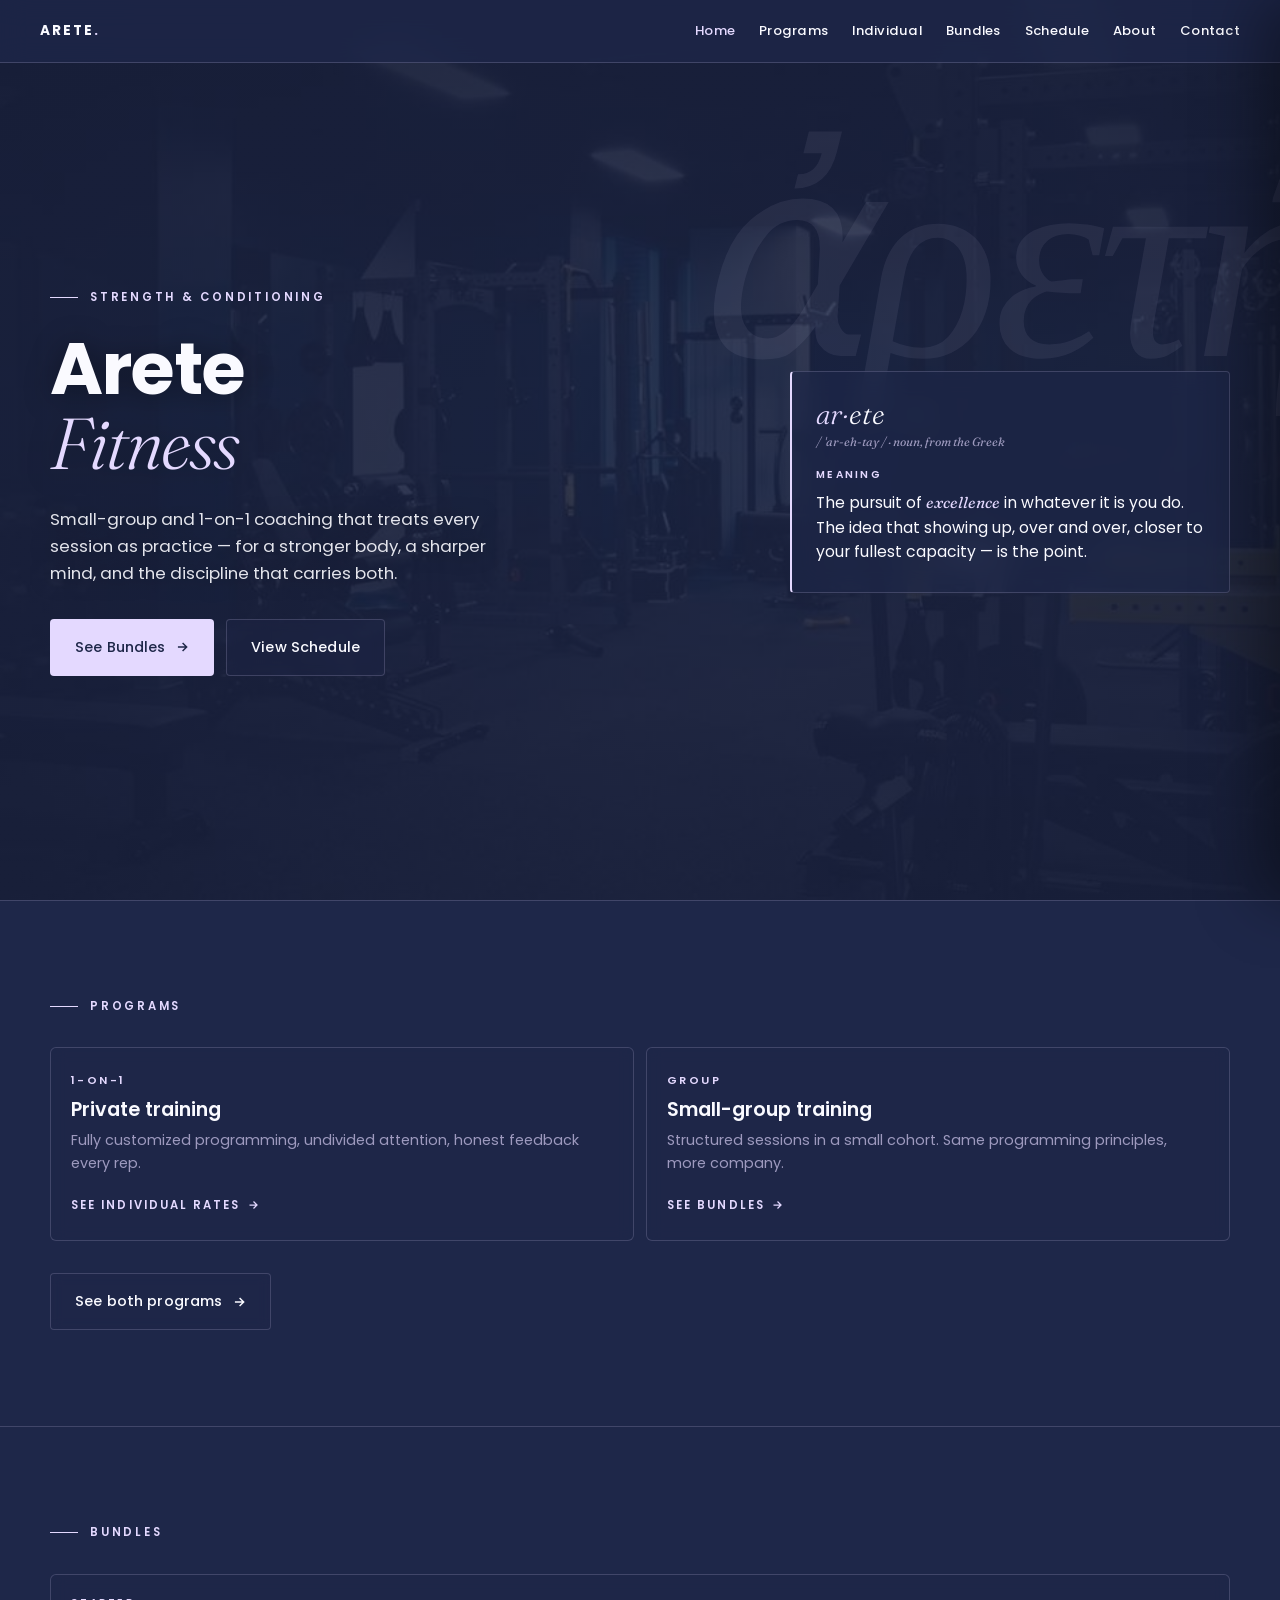
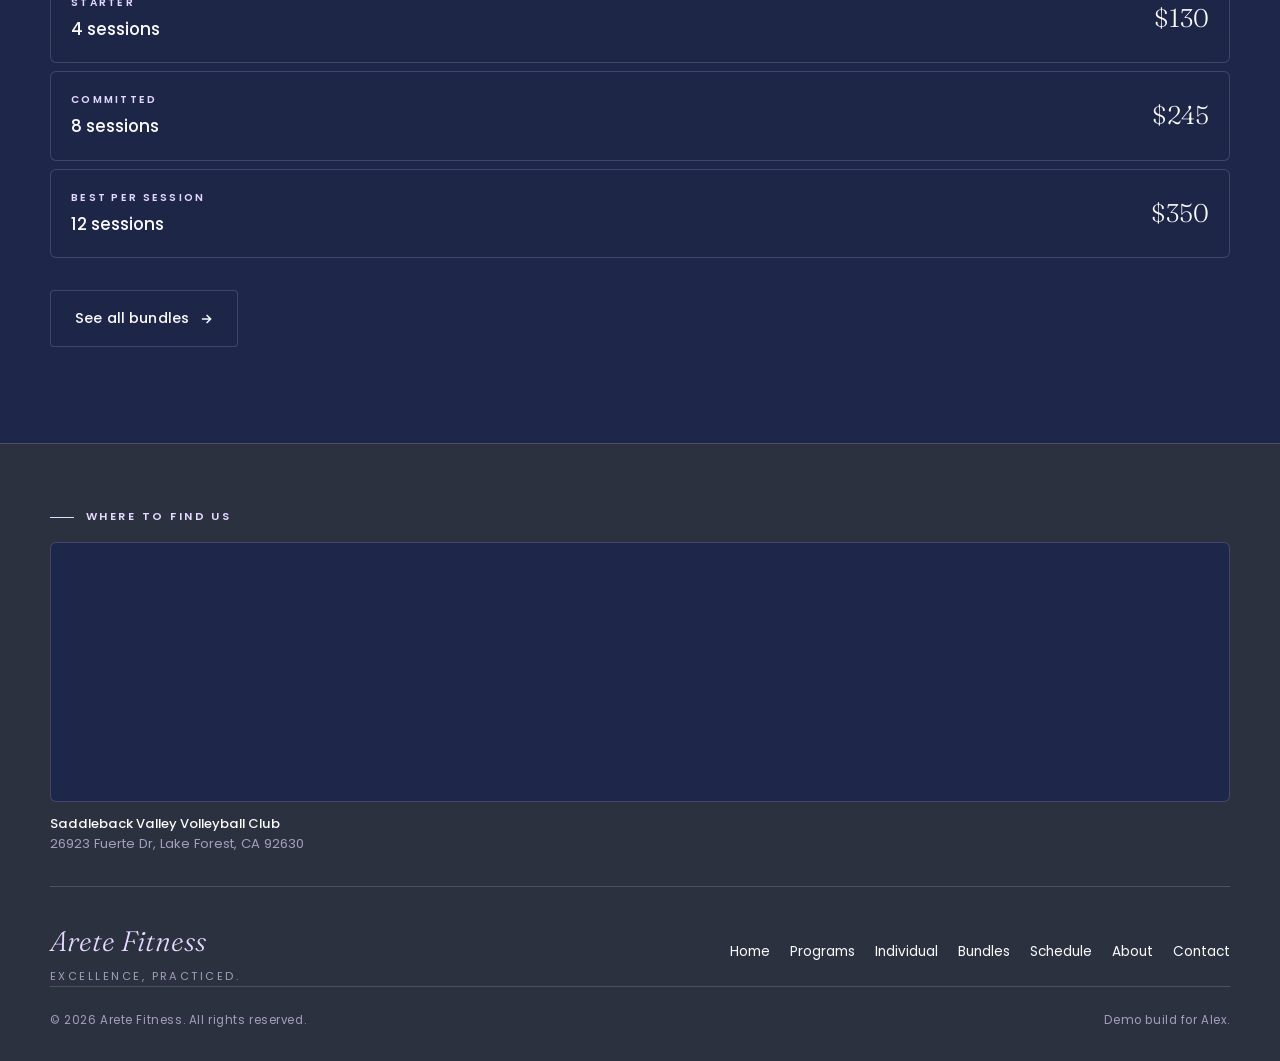
==== index.html @ abdf0c1e "Rename arete-fitness_4.html to index.html" ====
<!DOCTYPE html>
<html lang="en">
<head>
<meta charset="UTF-8">
<meta name="viewport" content="width=device-width, initial-scale=1.0">
<title>Arete Fitness — Strength &amp; Conditioning with Alex</title>
<meta name="description" content="Small-group and 1-on-1 strength and conditioning coaching. Founded by Alex.">
<link rel="preconnect" href="https://fonts.googleapis.com">
<link rel="preconnect" href="https://fonts.gstatic.com" crossorigin>
<link href="https://fonts.googleapis.com/css2?family=Poppins:wght@400;500;600;700&family=Fraunces:ital,opsz,wght@0,9..144,300..500;1,9..144,300..500&display=swap" rel="stylesheet">
<style>
:root {
  --hero-bg: url("[data-uri]");
  --jet-black: #30343f;
  --ghost-white: #fafaff;
  --periwinkle: #e4d9ff;
  --twilight-indigo: #273469;
  --space-indigo: #1e2749;
  --peri-dim: rgba(228, 217, 255, 0.65);
  --peri-hair: rgba(228, 217, 255, 0.18);
  --peri-faint: rgba(228, 217, 255, 0.08);
}

* { margin: 0; padding: 0; box-sizing: border-box; }
html { scroll-behavior: smooth; -webkit-text-size-adjust: 100%; }

body {
  font-family: 'Poppins', sans-serif;
  font-weight: 400;
  background: var(--space-indigo);
  color: var(--ghost-white);
  line-height: 1.6;
  overflow-x: hidden;
  -webkit-font-smoothing: antialiased;
  min-height: 100vh;
  position: relative;
}

/* Fixed image backdrop — same across whole site, does not scroll */
body::before {
  content: '';
  position: fixed;
  inset: 0;
  z-index: -1;
  background:
    linear-gradient(rgba(30, 39, 73, 0.75), rgba(30, 39, 73, 0.75)),
    var(--hero-bg);
  background-size: cover;
  background-position: center;
  background-repeat: no-repeat;
}

h1, h2, h3, h4, h5, h6 { font-family: 'Poppins', sans-serif; }
h1 { font-weight: 700; letter-spacing: -0.02em; line-height: 1.05; }
h2 { font-weight: 600; letter-spacing: -0.01em; line-height: 1.15; }
h3 { font-weight: 600; line-height: 1.25; }
h4, h5 { font-weight: 500; }
h6 { font-weight: 600; letter-spacing: 0.08em; text-transform: uppercase; font-size: 0.72rem; }

::selection { background: var(--periwinkle); color: var(--space-indigo); }
a { color: inherit; }

.content-max { max-width: 1180px; margin: 0 auto; width: 100%; }

/* ---------- NAV ---------- */
.nav {
  position: fixed; top: 0; left: 0; right: 0; z-index: 100;
  padding: 1rem 1.25rem;
  display: flex; justify-content: space-between; align-items: center;
  background: rgba(30, 39, 73, 0.78);
  backdrop-filter: blur(14px);
  -webkit-backdrop-filter: blur(14px);
  border-bottom: 1px solid var(--peri-hair);
}
.logo {
  font-weight: 700; letter-spacing: 0.15em; font-size: 0.85rem;
  text-transform: uppercase; color: var(--ghost-white); text-decoration: none;
  cursor: pointer;
}
.logo em { font-style: normal; color: var(--periwinkle); }
.desktop-nav { display: none; }
.menu-btn {
  background: none; border: 1px solid var(--peri-hair);
  color: var(--ghost-white); padding: 0.55rem 1rem;
  font-family: inherit; font-size: 0.72rem; letter-spacing: 0.14em;
  text-transform: uppercase; cursor: pointer; border-radius: 999px;
  transition: border-color 0.2s ease;
}
.menu-btn:hover { border-color: var(--periwinkle); }

.mobile-menu {
  position: fixed; top: 0; right: 0; height: 100vh; height: 100dvh;
  width: 88%; max-width: 380px;
  background: var(--twilight-indigo);
  z-index: 101; padding: 5rem 2rem 2rem;
  transform: translateX(100%);
  transition: transform 0.4s cubic-bezier(0.4, 0, 0.2, 1);
  box-shadow: -20px 0 60px rgba(0,0,0,0.4);
  overflow-y: auto;
}
.mobile-menu.open { transform: translateX(0); }
.mobile-menu a {
  display: block; color: var(--ghost-white); text-decoration: none;
  padding: 1.1rem 0; font-size: 1.4rem; font-weight: 500;
  border-bottom: 1px solid var(--peri-hair); letter-spacing: -0.01em;
  cursor: pointer;
}
.mobile-menu a:last-of-type { border-bottom: none; }
.mobile-menu a.active { color: var(--periwinkle); }
.close-btn {
  position: absolute; top: 1.15rem; right: 1.25rem;
  background: none; border: 1px solid var(--peri-hair);
  color: var(--ghost-white); padding: 0.55rem 1rem;
  font-family: inherit; font-size: 0.72rem; letter-spacing: 0.14em;
  text-transform: uppercase; cursor: pointer; border-radius: 999px;
}
.menu-overlay {
  position: fixed; inset: 0; background: rgba(0,0,0,0.5);
  z-index: 100; opacity: 0; pointer-events: none;
  transition: opacity 0.3s ease;
}
.menu-overlay.open { opacity: 1; pointer-events: auto; }

/* ---------- PAGE ROUTING ---------- */
.page { display: none; animation: pageFade 0.35s ease; }
.page.active { display: block; }
@keyframes pageFade {
  from { opacity: 0; transform: translateY(6px); }
  to { opacity: 1; transform: translateY(0); }
}

/* ---------- HERO ---------- */
.hero {
  position: relative;
  min-height: 100vh; min-height: 100dvh;
  padding: 7rem 1.5rem 3rem;
  display: flex; flex-direction: column; justify-content: center;
  overflow: hidden;
  background: transparent;
}
.hero-greek {
  position: absolute;
  top: 6rem; right: -1.5rem;
  font-family: 'Fraunces', Georgia, serif;
  font-weight: 300; font-style: italic;
  font-size: clamp(6rem, 32vw, 12rem);
  color: var(--periwinkle);
  opacity: 0.08;
  letter-spacing: -0.02em;
  line-height: 0.9;
  user-select: none; pointer-events: none;
  z-index: 0;
}
.hero-inner { position: relative; z-index: 1; }
.hero-primary { display: flex; flex-direction: column; }
.hero-secondary { display: flex; margin-top: 2rem; }
.eyebrow {
  font-size: 0.72rem; letter-spacing: 0.24em; text-transform: uppercase;
  color: var(--periwinkle); font-weight: 600;
  margin-bottom: 1.5rem;
  display: flex; align-items: center; gap: 0.75rem;
}
.eyebrow::before {
  content: ''; width: 28px; height: 1px; background: var(--periwinkle);
}
.hero h1 {
  font-size: clamp(2.4rem, 9vw, 4.25rem);
  margin-bottom: 1.5rem;
  max-width: 14ch;
  text-shadow: 0 2px 30px rgba(0,0,0,0.4);
}
.hero h1 em {
  font-family: 'Fraunces', Georgia, serif;
  font-style: italic; font-weight: 300;
  color: var(--periwinkle);
  letter-spacing: -0.02em;
}
.hero p.lead {
  font-size: 1.05rem; max-width: 44ch;
  color: rgba(250, 250, 255, 0.9);
  margin-bottom: 2rem;
  text-shadow: 0 1px 20px rgba(0,0,0,0.5);
}
.cta-row { display: flex; flex-wrap: wrap; gap: 0.75rem; }

.hero-definition {
  padding: 1.75rem 1.5rem;
  background: rgba(30, 39, 73, 0.65);
  border: 1px solid var(--peri-hair);
  border-left: 2px solid var(--periwinkle);
  border-radius: 4px;
  backdrop-filter: blur(12px);
  -webkit-backdrop-filter: blur(12px);
  max-width: 540px;
  width: 100%;
}
.hero-def-word {
  font-family: 'Fraunces', Georgia, serif;
  font-weight: 300; font-style: italic;
  font-size: 1.75rem;
  color: var(--periwinkle);
  line-height: 1;
  margin-bottom: 0.25rem;
}
.hero-def-word em { font-style: italic; color: var(--ghost-white); }
.hero-def-pronounce {
  font-size: 0.75rem; color: var(--peri-dim);
  font-family: 'Fraunces', Georgia, serif; font-style: italic;
  margin-bottom: 1rem;
}
.hero-def-part {
  font-size: 0.65rem; letter-spacing: 0.22em; text-transform: uppercase;
  color: var(--periwinkle); font-weight: 600;
  margin-bottom: 0.5rem;
}
.hero-def-meaning {
  font-size: 0.98rem;
  color: var(--ghost-white); font-weight: 400; line-height: 1.55;
}
.hero-def-meaning em {
  font-family: 'Fraunces', Georgia, serif; font-style: italic;
  color: var(--periwinkle); font-weight: 400;
}

/* ---------- BUTTONS ---------- */
.btn {
  display: inline-flex; align-items: center; justify-content: center;
  gap: 0.6rem;
  padding: 1rem 1.5rem;
  text-decoration: none; font-weight: 500;
  font-size: 0.9rem; letter-spacing: 0.01em;
  border-radius: 4px;
  transition: all 0.25s ease;
  border: 1px solid transparent;
  cursor: pointer; font-family: inherit;
  white-space: nowrap;
}
.btn-primary { background: var(--periwinkle); color: var(--space-indigo); }
.btn-primary:hover { background: var(--ghost-white); transform: translateY(-1px); }
.btn-secondary { background: rgba(30, 39, 73, 0.4); color: var(--ghost-white); border-color: var(--peri-hair); backdrop-filter: blur(6px); }
.btn-secondary:hover { border-color: var(--periwinkle); background: rgba(228, 217, 255, 0.1); }
.btn svg { flex-shrink: 0; }

/* ---------- PAGES / SECTIONS ---------- */
.page-section {
  padding: 7rem 1.5rem 5rem;
  min-height: 100vh; min-height: 100dvh;
}
.page-header { margin-bottom: 3rem; }
.section-eyebrow {
  font-size: 0.72rem; letter-spacing: 0.24em; text-transform: uppercase;
  color: var(--periwinkle); font-weight: 600;
  margin-bottom: 1rem;
  display: flex; align-items: center; gap: 0.75rem;
}
.section-eyebrow::before {
  content: ''; width: 28px; height: 1px; background: var(--periwinkle);
}
.section-title {
  font-size: clamp(1.9rem, 7vw, 2.75rem);
  margin-bottom: 1rem; max-width: 20ch;
}
.section-lead {
  font-size: 1rem; color: var(--peri-dim);
  max-width: 54ch;
}

/* ---------- SUBSECTIONS ---------- */
.subsection {
  margin-bottom: 4rem;
}
.subsection:last-child {
  margin-bottom: 2rem;
}
.subsection-header {
  margin-bottom: 1.75rem;
}
.subsection-eyebrow {
  font-size: 0.68rem; letter-spacing: 0.2em; text-transform: uppercase;
  color: var(--periwinkle); font-weight: 600;
  margin-bottom: 0.75rem;
}
.subsection-title {
  font-size: 1.5rem;
  margin-bottom: 0.5rem;
  color: var(--ghost-white);
}
.subsection-lead {
  color: var(--peri-dim);
  font-size: 0.95rem;
  max-width: 54ch;
}

/* ---------- HOME PREVIEW SECTIONS ---------- */
.preview-section {
  padding: 5rem 1.5rem;
  border-top: 1px solid var(--peri-hair);
}
.preview-header { margin-bottom: 2rem; }
.preview-cta-row { margin-top: 2rem; }
.preview-cta-row .btn { width: 100%; justify-content: center; }

.preview-grid {
  display: flex; flex-direction: column; gap: 0.75rem;
}
.preview-card {
  display: block;
  color: inherit;
  text-decoration: none;
  padding: 1.5rem 1.25rem;
  border: 1px solid var(--peri-hair);
  border-radius: 6px;
  background: rgba(30, 39, 73, 0.5);
  backdrop-filter: blur(8px);
  -webkit-backdrop-filter: blur(8px);
  transition: border-color 0.25s ease, transform 0.25s ease;
  cursor: pointer;
  position: relative;
}
.preview-card:hover {
  border-color: var(--periwinkle);
  transform: translateY(-2px);
}
.preview-card .program-label { margin-bottom: 0.5rem; }
.preview-card h3 { font-size: 1.2rem; margin-bottom: 0.4rem; }
.preview-card p { color: var(--peri-dim); font-size: 0.9rem; margin: 0 0 1rem 0; }
.preview-card-arrow {
  display: inline-flex;
  align-items: center;
  gap: 0.4rem;
  font-size: 0.72rem;
  letter-spacing: 0.18em;
  text-transform: uppercase;
  color: var(--periwinkle);
  font-weight: 600;
}

.tier-preview-list {
  display: flex; flex-direction: column; gap: 0.5rem;
}
.tier-preview-item {
  display: flex; justify-content: space-between; align-items: center;
  padding: 1.25rem 1.25rem;
  border: 1px solid var(--peri-hair);
  border-radius: 6px;
  background: rgba(30, 39, 73, 0.5);
  backdrop-filter: blur(8px);
  -webkit-backdrop-filter: blur(8px);
  gap: 1rem;
  transition: border-color 0.25s ease;
}
.tier-preview-item:hover { border-color: var(--periwinkle); }
.tier-preview-left { display: flex; flex-direction: column; gap: 0.25rem; min-width: 0; }
.tier-preview-label {
  font-size: 0.65rem; letter-spacing: 0.22em; text-transform: uppercase;
  color: var(--periwinkle); font-weight: 600;
}
.tier-preview-name {
  font-size: 1.05rem; font-weight: 500; color: var(--ghost-white);
}
.tier-preview-price {
  font-family: 'Fraunces', Georgia, serif;
  font-weight: 300;
  font-size: 1.6rem;
  color: var(--ghost-white);
  flex-shrink: 0;
  line-height: 1;
}

/* ---------- PROGRAMS PAGE ---------- */
.programs-grid { display: flex; flex-direction: column; gap: 1rem; }
.program-card {
  border: 1px solid var(--peri-hair);
  padding: 2rem 1.5rem;
  border-radius: 6px;
  transition: border-color 0.25s ease, transform 0.25s ease;
  background: rgba(30, 39, 73, 0.55);
  backdrop-filter: blur(8px);
  -webkit-backdrop-filter: blur(8px);
  display: flex; flex-direction: column;
}
.program-card:hover { border-color: var(--periwinkle); transform: translateY(-2px); }
.program-label {
  font-size: 0.7rem; letter-spacing: 0.22em; text-transform: uppercase;
  color: var(--periwinkle); font-weight: 600;
  margin-bottom: 0.75rem;
}
.program-title { font-size: 1.5rem; margin-bottom: 0.75rem; }
.program-desc {
  color: var(--peri-dim); margin-bottom: 1.5rem; font-size: 0.95rem;
}
.program-list { list-style: none; margin-bottom: 2rem; flex: 1; }
.program-list li {
  padding: 0.55rem 0; padding-left: 1.75rem;
  position: relative; font-size: 0.92rem;
  color: var(--ghost-white);
  border-top: 1px solid var(--peri-hair);
}
.program-list li:first-child { border-top: none; }
.program-list li::before {
  content: ''; position: absolute; left: 0; top: 1.35rem;
  width: 14px; height: 1px; background: var(--periwinkle);
}
.program-card .btn { align-self: flex-start; }

/* ---------- INDIVIDUAL SESSIONS / BUNDLES SHARED ---------- */
.rates-grid {
  display: flex; flex-direction: column; gap: 0.75rem;
}
.rate-card {
  background: rgba(30, 39, 73, 0.55);
  backdrop-filter: blur(8px);
  -webkit-backdrop-filter: blur(8px);
  border: 1px solid var(--peri-hair);
  border-radius: 6px;
  padding: 1.75rem 1.5rem;
  display: flex; flex-direction: column;
  transition: border-color 0.25s ease;
}
.rate-card:hover { border-color: var(--periwinkle); }
.rate-title { font-size: 1.25rem; margin-bottom: 0.4rem; }
.rate-desc {
  color: var(--peri-dim);
  font-size: 0.9rem;
  margin-bottom: 1.25rem;
  flex: 1;
}
.rate-price {
  font-family: 'Fraunces', Georgia, serif;
  font-weight: 300;
  font-size: 2.5rem;
  color: var(--ghost-white);
  line-height: 1;
  margin-bottom: 0.35rem;
}
.rate-unit {
  font-size: 0.82rem;
  color: var(--peri-dim);
  margin-bottom: 1.5rem;
}
.rate-card .btn { align-self: flex-start; }

.pending-callout {
  background: rgba(228, 217, 255, 0.05);
  border: 1.5px dashed var(--periwinkle);
  border-radius: 6px;
  padding: 1.5rem 1.5rem;
  margin-top: 1.25rem;
  backdrop-filter: blur(6px);
  -webkit-backdrop-filter: blur(6px);
  position: relative;
}
.pending-tag {
  display: inline-flex;
  align-items: center;
  gap: 0.5rem;
  font-size: 0.62rem;
  letter-spacing: 0.24em;
  text-transform: uppercase;
  color: var(--space-indigo);
  font-weight: 700;
  background: var(--periwinkle);
  padding: 0.35rem 0.7rem;
  border-radius: 2px;
  margin-bottom: 1rem;
}
.pending-tag::before {
  content: '';
  width: 6px; height: 6px;
  background: var(--space-indigo);
  border-radius: 50%;
  animation: pulse 2s ease-in-out infinite;
}
@keyframes pulse {
  0%, 100% { opacity: 1; }
  50% { opacity: 0.35; }
}
.pending-title {
  font-size: 1.15rem;
  color: var(--ghost-white);
  margin-bottom: 0.5rem;
  font-weight: 600;
}
.pending-desc {
  color: var(--peri-dim);
  font-size: 0.9rem;
  line-height: 1.6;
  margin-bottom: 0.5rem;
}
.pending-desc em {
  font-style: normal;
  color: var(--ghost-white);
  font-weight: 500;
}

/* ---------- BUNDLES ---------- */
.bundles-grid { display: flex; flex-direction: column; gap: 1rem; }
.bundle-card {
  background: rgba(39, 52, 105, 0.75);
  backdrop-filter: blur(8px);
  -webkit-backdrop-filter: blur(8px);
  border: 1px solid var(--peri-hair);
  padding: 2rem 1.5rem;
  border-radius: 6px;
  position: relative;
  display: flex; flex-direction: column;
  transition: border-color 0.25s ease;
}
.bundle-card:hover { border-color: var(--periwinkle); }
.bundle-tier-name { font-size: 1.65rem; margin-bottom: 0.4rem; }
.bundle-tier-desc {
  color: var(--peri-dim); font-size: 0.88rem;
  margin-bottom: 1.75rem;
}
.bundle-amount-row {
  display: flex; align-items: baseline; gap: 0.85rem;
  margin-bottom: 0.75rem;
}
.bundle-amount {
  font-family: 'Fraunces', Georgia, serif;
  font-weight: 300;
  font-size: 2.75rem;
  color: var(--ghost-white); line-height: 1;
}
.bundle-was {
  font-family: 'Fraunces', Georgia, serif;
  font-weight: 300;
  font-size: 1.35rem;
  color: rgba(228, 217, 255, 0.5);
  text-decoration: line-through;
  text-decoration-color: rgba(228, 217, 255, 0.55);
  line-height: 1;
}
.bundle-savings-row {
  display: flex; align-items: center; gap: 0.75rem;
  flex-wrap: wrap; margin-bottom: 1rem;
}
.bundle-save {
  background: rgba(228, 217, 255, 0.14);
  color: var(--periwinkle);
  padding: 0.3rem 0.65rem;
  border-radius: 2px;
  font-size: 0.65rem;
  letter-spacing: 0.16em;
  text-transform: uppercase;
  font-weight: 700;
}
.bundle-unit {
  font-size: 0.82rem; color: var(--peri-dim);
  padding: 0.75rem 0;
  border-top: 1px solid var(--peri-hair);
  margin-bottom: 1.5rem;
  flex: 1;
}
.bundle-card .btn { align-self: flex-start; }

.membership-card {
  background: rgba(39, 52, 105, 0.75);
  backdrop-filter: blur(8px);
  -webkit-backdrop-filter: blur(8px);
  border: 1px solid var(--peri-hair);
  border-radius: 6px;
  padding: 2rem 1.5rem;
  display: flex; flex-direction: column;
  transition: border-color 0.25s ease;
}
.membership-card:hover { border-color: var(--periwinkle); }
.membership-title { font-size: 1.5rem; margin-bottom: 0.4rem; }
.membership-desc {
  color: var(--peri-dim);
  font-size: 0.95rem;
  margin-bottom: 1.75rem;
}
.membership-amount-row {
  display: flex; align-items: baseline; gap: 0.5rem;
  margin-bottom: 0.35rem;
}
.membership-amount {
  font-family: 'Fraunces', Georgia, serif;
  font-weight: 300;
  font-size: 2.75rem;
  color: var(--ghost-white); line-height: 1;
}
.membership-per {
  font-size: 0.95rem;
  color: var(--peri-dim);
}
.membership-details {
  padding: 1rem 0;
  border-top: 1px solid var(--peri-hair);
  border-bottom: 1px solid var(--peri-hair);
  margin: 1rem 0 1.5rem;
  display: flex; flex-direction: column; gap: 0.35rem;
}
.membership-detail-item {
  font-size: 0.9rem;
  color: var(--ghost-white);
  padding-left: 1.75rem;
  position: relative;
}
.membership-detail-item::before {
  content: ''; position: absolute; left: 0; top: 0.55rem;
  width: 14px; height: 1px; background: var(--periwinkle);
}
.membership-effective {
  color: var(--periwinkle);
  font-size: 0.85rem;
  font-weight: 500;
  letter-spacing: 0.02em;
  margin-bottom: 1.5rem;
  font-style: italic;
}
.membership-card .btn { align-self: flex-start; }

.discount-grid {
  display: grid;
  grid-template-columns: repeat(3, 1fr);
  gap: 0.5rem;
}
.discount-tile {
  background: rgba(30, 39, 73, 0.55);
  backdrop-filter: blur(8px);
  -webkit-backdrop-filter: blur(8px);
  border: 1px solid var(--peri-hair);
  border-radius: 6px;
  padding: 1.5rem 0.75rem;
  text-align: center;
  display: flex; flex-direction: column;
  gap: 0.5rem;
  transition: border-color 0.25s ease;
}
.discount-tile:hover { border-color: var(--periwinkle); }
.discount-amount {
  font-family: 'Fraunces', Georgia, serif;
  font-weight: 300;
  font-size: 1.85rem;
  color: var(--periwinkle);
  line-height: 1;
}
.discount-condition {
  font-size: 0.7rem;
  letter-spacing: 0.16em;
  text-transform: uppercase;
  color: var(--peri-dim);
  font-weight: 600;
}

.referral-card {
  background: rgba(30, 39, 73, 0.55);
  backdrop-filter: blur(8px);
  -webkit-backdrop-filter: blur(8px);
  border: 1px solid var(--peri-hair);
  border-radius: 6px;
  padding: 2rem 1.5rem;
  display: flex; flex-direction: column;
  gap: 1.5rem;
}
.referral-side {
  display: flex; flex-direction: column;
  gap: 0.35rem;
  text-align: center;
}
.referral-label {
  font-size: 0.68rem;
  letter-spacing: 0.22em;
  text-transform: uppercase;
  color: var(--periwinkle);
  font-weight: 600;
}
.referral-perk {
  font-family: 'Fraunces', Georgia, serif;
  font-weight: 300;
  font-size: 2rem;
  color: var(--ghost-white);
  line-height: 1;
  margin: 0.25rem 0;
}
.referral-desc {
  color: var(--peri-dim);
  font-size: 0.88rem;
  max-width: 24ch;
  margin: 0 auto;
}
.referral-divider {
  height: 1px;
  background: var(--peri-hair);
  align-self: stretch;
}

.rules-note {
  padding: 1.25rem 1.5rem;
  background: rgba(228, 217, 255, 0.04);
  border: 1px solid var(--peri-hair);
  border-radius: 4px;
  color: var(--peri-dim);
  font-size: 0.88rem;
  margin-top: 1.5rem;
  display: flex;
  align-items: flex-start;
  gap: 0.9rem;
  backdrop-filter: blur(4px);
  -webkit-backdrop-filter: blur(4px);
}
.rules-note-mark {
  color: var(--periwinkle);
  font-weight: 700;
  font-size: 0.65rem;
  letter-spacing: 0.2em;
  text-transform: uppercase;
  padding: 0.25rem 0.5rem;
  border: 1px solid var(--periwinkle);
  border-radius: 2px;
  flex-shrink: 0;
  margin-top: 0.15rem;
}

/* ---------- SCHEDULE PAGE ---------- */
.calendar-embed {
  width: 100%;
  height: 550px;
  border-radius: 6px;
  overflow: hidden;
  border: 1px solid var(--peri-hair);
  background: var(--ghost-white);
  position: relative;
  box-shadow: 0 8px 32px rgba(0, 0, 0, 0.3);
}
.calendar-embed iframe {
  width: 100%;
  height: 100%;
  border: 0;
  display: block;
}

/* ---------- ABOUT PAGE ---------- */
.about-cols { display: flex; flex-direction: column; gap: 2.5rem; }
.coach-portrait {
  aspect-ratio: 4 / 5;
  background:
    radial-gradient(ellipse at 30% 20%, rgba(228, 217, 255, 0.2), transparent 60%),
    linear-gradient(135deg, var(--twilight-indigo), var(--space-indigo));
  border: 1px solid var(--peri-hair);
  border-radius: 6px;
  display: flex; align-items: flex-end;
  padding: 1.5rem;
  color: var(--peri-dim);
  font-size: 0.7rem; letter-spacing: 0.18em;
  text-transform: uppercase; font-weight: 600;
  max-width: 460px;
}
.coach-content {
  background: rgba(30, 39, 73, 0.55);
  backdrop-filter: blur(8px);
  -webkit-backdrop-filter: blur(8px);
  border: 1px solid var(--peri-hair);
  border-radius: 6px;
  padding: 2rem 1.5rem;
}
.coach-name { font-size: 1.75rem; margin-bottom: 0.3rem; color: var(--ghost-white); }
.coach-role {
  font-size: 0.72rem; letter-spacing: 0.22em;
  text-transform: uppercase; color: var(--periwinkle);
  font-weight: 600; margin-bottom: 1.5rem;
}
.coach-bio {
  font-size: 1rem; color: rgba(250, 250, 255, 0.85);
  margin-bottom: 1rem; line-height: 1.65;
}
.coach-creds {
  list-style: none; margin-top: 1.5rem;
  padding-top: 1.5rem;
  border-top: 1px solid var(--peri-hair);
}
.coach-creds li {
  padding: 0.5rem 0; font-size: 0.9rem;
  padding-left: 1.75rem; position: relative;
}
.coach-creds li::before {
  content: ''; position: absolute; left: 0; top: 1.1rem;
  width: 14px; height: 1px; background: var(--periwinkle);
}
.future-coach-placeholder {
  margin-top: 3rem; padding: 2rem 1.5rem;
  border: 1.5px dashed var(--peri-hair);
  border-radius: 6px; text-align: center;
  background: rgba(30, 39, 73, 0.35);
  backdrop-filter: blur(6px);
  -webkit-backdrop-filter: blur(6px);
}
.future-coach-placeholder h5 {
  font-size: 0.72rem; letter-spacing: 0.2em;
  text-transform: uppercase; color: var(--periwinkle);
  margin-bottom: 0.5rem; font-weight: 600;
}
.future-coach-placeholder p {
  color: var(--peri-dim); font-size: 0.9rem;
  max-width: 44ch; margin: 0 auto;
}

/* ---------- CONTACT PAGE ---------- */
.contact-grid { display: flex; flex-direction: column; gap: 2.5rem; }
.contact-block {
  border: 1px solid var(--peri-hair);
  border-radius: 6px;
  padding: 2rem 1.5rem;
  background: rgba(30, 39, 73, 0.55);
  backdrop-filter: blur(8px);
  -webkit-backdrop-filter: blur(8px);
}
.contact-block-title {
  font-size: 0.72rem; letter-spacing: 0.22em;
  text-transform: uppercase; color: var(--periwinkle);
  font-weight: 600; margin-bottom: 1.5rem;
}
.contact-item {
  display: flex; align-items: flex-start; gap: 0.9rem;
  padding: 0.75rem 0; border-bottom: 1px solid var(--peri-hair);
}
.contact-item:last-child { border-bottom: none; }
.contact-item svg { color: var(--periwinkle); flex-shrink: 0; margin-top: 0.2rem; }
.contact-item a, .contact-item span {
  color: var(--ghost-white); text-decoration: none;
  font-size: 0.95rem; line-height: 1.5;
}
.contact-item a:hover { color: var(--periwinkle); }
.contact-item .venue-name {
  font-weight: 500;
  display: block;
  margin-bottom: 0.15rem;
}
.contact-form-row {
  display: flex; flex-direction: column; gap: 0.5rem;
  margin-bottom: 1.25rem;
}
.contact-form-row label {
  font-size: 0.7rem; letter-spacing: 0.16em; text-transform: uppercase;
  color: var(--periwinkle); font-weight: 600;
}
.contact-form-row input,
.contact-form-row textarea {
  background: var(--space-indigo);
  border: 1px solid var(--peri-hair);
  border-radius: 4px;
  padding: 0.85rem 1rem;
  color: var(--ghost-white);
  font-family: inherit; font-size: 0.95rem;
  transition: border-color 0.2s ease;
}
.contact-form-row input:focus,
.contact-form-row textarea:focus {
  outline: none; border-color: var(--periwinkle);
}
.contact-form-row textarea { resize: vertical; min-height: 120px; }
.social-links { display: flex; gap: 0.75rem; }
.social-links a {
  width: 44px; height: 44px;
  border: 1px solid var(--peri-hair);
  border-radius: 50%;
  display: flex; align-items: center; justify-content: center;
  transition: all 0.25s ease;
}
.social-links a:hover {
  border-color: var(--periwinkle);
  background: var(--peri-faint);
}
.social-links svg { width: 18px; height: 18px; color: var(--ghost-white); }

.map-embed {
  width: 100%;
  aspect-ratio: 16/10;
  border-radius: 6px;
  overflow: hidden;
  border: 1px solid var(--peri-hair);
  background: var(--space-indigo);
  position: relative;
}
.map-embed iframe {
  width: 100%;
  height: 100%;
  border: 0;
  display: block;
}
.contact-map-block { margin-top: 1.5rem; }

/* ---------- PLACEHOLDER STYLING ---------- */
.placeholder-note {
  background: rgba(228, 217, 255, 0.06);
  border-left: 2px solid var(--periwinkle);
  padding: 1rem 1.25rem;
  margin-top: 2.5rem;
  font-size: 0.85rem;
  color: var(--peri-dim);
  border-radius: 2px;
  backdrop-filter: blur(4px);
  -webkit-backdrop-filter: blur(4px);
}
.placeholder-note strong {
  color: var(--periwinkle); font-weight: 600;
  letter-spacing: 0.14em; text-transform: uppercase;
  font-size: 0.68rem; display: block; margin-bottom: 0.4rem;
}
.placeholder-badge {
  display: inline-block;
  background: rgba(228, 217, 255, 0.14);
  color: var(--periwinkle);
  padding: 0.15rem 0.5rem; border-radius: 2px;
  font-size: 0.6rem; letter-spacing: 0.18em;
  text-transform: uppercase; font-weight: 600;
  margin-left: 0.4rem; vertical-align: middle;
  font-family: 'Poppins', sans-serif; font-style: normal;
}

/* ---------- FOOTER ---------- */
.footer {
  background: rgba(48, 52, 63, 0.85);
  backdrop-filter: blur(14px);
  -webkit-backdrop-filter: blur(14px);
  color: var(--ghost-white);
  padding: 3rem 1.5rem 2rem;
  border-top: 1px solid var(--peri-hair);
  position: relative;
}
.footer-inner {
  display: flex; flex-direction: column; gap: 2rem;
}
.footer-map-wrapper {
  padding-bottom: 2rem;
  border-bottom: 1px solid var(--peri-hair);
}
.footer-map-label {
  font-size: 0.7rem; letter-spacing: 0.22em;
  text-transform: uppercase; color: var(--periwinkle);
  font-weight: 600; margin-bottom: 1rem;
  display: flex; align-items: center; gap: 0.75rem;
}
.footer-map-label::before {
  content: ''; width: 24px; height: 1px; background: var(--periwinkle);
}
.footer-map {
  aspect-ratio: auto;
  height: 200px;
}
.footer-map-address {
  margin-top: 0.75rem;
  font-size: 0.82rem;
  color: var(--peri-dim);
  line-height: 1.5;
}
.footer-map-address strong {
  color: var(--ghost-white);
  font-weight: 500;
}
.footer-meta {
  display: flex; flex-direction: column; gap: 2rem;
  align-items: flex-start;
}
.footer-lock {
  font-family: 'Fraunces', Georgia, serif;
  font-weight: 300; font-style: italic;
  font-size: 1.75rem; color: var(--periwinkle);
  margin-bottom: 0.25rem;
}
.footer-tag {
  font-size: 0.7rem; letter-spacing: 0.22em;
  text-transform: uppercase; color: var(--peri-dim);
}
.footer-nav {
  display: flex; flex-wrap: wrap; gap: 1.25rem;
}
.footer-nav a {
  color: var(--ghost-white); text-decoration: none;
  font-size: 0.85rem; cursor: pointer;
}
.footer-nav a:hover { color: var(--periwinkle); }
.footer-bottom {
  width: 100%;
  padding-top: 1.5rem;
  border-top: 1px solid var(--peri-hair);
  font-size: 0.72rem; color: var(--peri-dim);
  letter-spacing: 0.05em;
}

/* ---------- ACCESSIBILITY ---------- */
:focus-visible {
  outline: 2px solid var(--periwinkle);
  outline-offset: 3px;
}
@media (prefers-reduced-motion: reduce) {
  * { animation: none !important; transition: none !important; }
  html { scroll-behavior: auto; }
}

/* ---------- DESKTOP ---------- */
@media (min-width: 768px) {
  .nav { padding: 1.25rem 2.5rem; }
  .hero { padding: 8rem 2.5rem 4rem; }
  .page-section { padding: 9rem 2.5rem 6rem; }
  .preview-section { padding: 6rem 2.5rem; }
  .footer { padding: 4rem 2.5rem 2rem; }

  .desktop-nav {
    display: flex; gap: 1.5rem; align-items: center;
  }
  .desktop-nav a {
    color: var(--ghost-white); text-decoration: none;
    font-size: 0.82rem; letter-spacing: 0.02em; font-weight: 500;
    transition: color 0.2s ease;
    cursor: pointer;
    white-space: nowrap;
  }
  .desktop-nav a:hover { color: var(--periwinkle); }
  .desktop-nav a.active { color: var(--periwinkle); }
  .menu-btn { display: none; }

  .hero-greek {
    top: 8rem; right: -3rem;
    font-size: clamp(10rem, 22vw, 18rem);
    opacity: 0.07;
  }

  /* Hero 2-column: content left, definition right */
  .hero-inner {
    display: grid;
    grid-template-columns: 1.3fr 1fr;
    gap: 3rem;
    align-items: center;
  }
  .hero-secondary {
    margin-top: 0;
    justify-content: flex-end;
  }
  .hero-definition {
    max-width: 440px;
  }

  .preview-grid { display: grid; grid-template-columns: repeat(2, 1fr); }
  .preview-cta-row .btn { width: auto; }

  .programs-grid { display: grid; grid-template-columns: repeat(2, 1fr); }
  .rates-grid { display: grid; grid-template-columns: repeat(3, 1fr); }
  .bundles-grid { display: grid; grid-template-columns: repeat(3, 1fr); }

  .referral-card {
    flex-direction: row;
    align-items: center;
    gap: 2rem;
  }
  .referral-side { flex: 1; }
  .referral-divider {
    width: 1px;
    height: 90px;
    align-self: center;
  }

  .about-cols {
    display: grid; grid-template-columns: 1fr 1.4fr;
    gap: 4rem; align-items: start;
  }

  .contact-grid { display: grid; grid-template-columns: 1fr 1.3fr; gap: 2rem; }

  .footer-map { height: 240px; }

  .footer-meta {
    flex-direction: row; justify-content: space-between;
    align-items: center;
  }
  .footer-bottom {
    display: flex; justify-content: space-between;
  }

  .calendar-embed { height: 650px; }
}

@media (min-width: 1024px) {
  .hero h1 { font-size: 4.5rem; }
  .footer-map { height: 260px; }
  .hero-inner { gap: 4rem; grid-template-columns: 1.4fr 1fr; }
}
</style>
</head>
<body>

<!-- ================= NAV ================= -->
<nav class="nav" aria-label="Primary">
  <a class="logo" data-nav="home">Arete<em>.</em></a>
  <div class="desktop-nav">
    <a data-nav="home">Home</a>
    <a data-nav="programs">Programs</a>
    <a data-nav="individual">Individual</a>
    <a data-nav="bundles">Bundles</a>
    <a data-nav="schedule">Schedule</a>
    <a data-nav="about">About</a>
    <a data-nav="contact">Contact</a>
  </div>
  <button class="menu-btn" onclick="openMenu()" aria-label="Open menu" aria-controls="mobileMenu">Menu</button>
</nav>

<div class="menu-overlay" id="menuOverlay" onclick="closeMenu()"></div>

<aside class="mobile-menu" id="mobileMenu" aria-label="Mobile navigation">
  <button class="close-btn" onclick="closeMenu()" aria-label="Close menu">Close</button>
  <a data-nav="home">Home</a>
  <a data-nav="programs">Programs</a>
  <a data-nav="individual">Individual Sessions</a>
  <a data-nav="bundles">Bundles</a>
  <a data-nav="schedule">Schedule</a>
  <a data-nav="about">About</a>
  <a data-nav="contact">Contact</a>
</aside>

<main id="app">

<!-- ================= HOME PAGE ================= -->
<section class="page active" id="page-home" data-page="home">
  <div class="hero">
    <div class="hero-greek" aria-hidden="true">ἀρετή</div>
    <div class="hero-inner content-max">
      <div class="hero-primary">
        <div class="eyebrow">Strength &amp; Conditioning</div>
        <h1>Arete<br><em>Fitness</em></h1>
        <p class="lead">Small-group and 1-on-1 coaching that treats every session as practice — for a stronger body, a sharper mind, and the discipline that carries both.</p>
        <div class="cta-row">
          <a class="btn btn-primary" data-nav="bundles">
            See Bundles
            <svg width="14" height="14" viewBox="0 0 24 24" fill="none" stroke="currentColor" stroke-width="2.5" aria-hidden="true"><path d="M5 12h14M13 5l7 7-7 7"/></svg>
          </a>
          <a class="btn btn-secondary" data-nav="schedule">View Schedule</a>
        </div>
      </div>
      <div class="hero-secondary">
        <div class="hero-definition">
          <div class="hero-def-word">ar·<em>ete</em></div>
          <div class="hero-def-pronounce">/ ˈar-eh-tay /  ·  noun, from the Greek</div>
          <div class="hero-def-part">Meaning</div>
          <p class="hero-def-meaning">The pursuit of <em>excellence</em> in whatever it is you do. The idea that showing up, over and over, closer to your fullest capacity — is the point.</p>
        </div>
      </div>
    </div>
  </div>

  <!-- HOME: PROGRAMS PREVIEW -->
  <div class="preview-section">
    <div class="content-max">
      <div class="preview-header">
        <div class="section-eyebrow">Programs</div>
      </div>

      <div class="preview-grid">
        <a class="preview-card" data-nav="individual">
          <div class="program-label">1-on-1</div>
          <h3>Private training</h3>
          <p>Fully customized programming, undivided attention, honest feedback every rep.</p>
          <div class="preview-card-arrow">
            See individual rates
            <svg width="12" height="12" viewBox="0 0 24 24" fill="none" stroke="currentColor" stroke-width="2.5" aria-hidden="true"><path d="M5 12h14M13 5l7 7-7 7"/></svg>
          </div>
        </a>
        <a class="preview-card" data-nav="bundles">
          <div class="program-label">Group</div>
          <h3>Small-group training</h3>
          <p>Structured sessions in a small cohort. Same programming principles, more company.</p>
          <div class="preview-card-arrow">
            See bundles
            <svg width="12" height="12" viewBox="0 0 24 24" fill="none" stroke="currentColor" stroke-width="2.5" aria-hidden="true"><path d="M5 12h14M13 5l7 7-7 7"/></svg>
          </div>
        </a>
      </div>

      <div class="preview-cta-row">
        <a class="btn btn-secondary" data-nav="programs">
          See both programs
          <svg width="14" height="14" viewBox="0 0 24 24" fill="none" stroke="currentColor" stroke-width="2.5" aria-hidden="true"><path d="M5 12h14M13 5l7 7-7 7"/></svg>
        </a>
      </div>
    </div>
  </div>

  <!-- HOME: BUNDLES PREVIEW -->
  <div class="preview-section">
    <div class="content-max">
      <div class="preview-header">
        <div class="section-eyebrow">Bundles</div>
      </div>

      <div class="tier-preview-list">
        <div class="tier-preview-item">
          <div class="tier-preview-left">
            <span class="tier-preview-label">Starter</span>
            <span class="tier-preview-name">4 sessions</span>
          </div>
          <div class="tier-preview-price">$130</div>
        </div>
        <div class="tier-preview-item">
          <div class="tier-preview-left">
            <span class="tier-preview-label">Committed</span>
            <span class="tier-preview-name">8 sessions</span>
          </div>
          <div class="tier-preview-price">$245</div>
        </div>
        <div class="tier-preview-item">
          <div class="tier-preview-left">
            <span class="tier-preview-label">Best per session</span>
            <span class="tier-preview-name">12 sessions</span>
          </div>
          <div class="tier-preview-price">$350</div>
        </div>
      </div>

      <div class="preview-cta-row">
        <a class="btn btn-secondary" data-nav="bundles">
          See all bundles
          <svg width="14" height="14" viewBox="0 0 24 24" fill="none" stroke="currentColor" stroke-width="2.5" aria-hidden="true"><path d="M5 12h14M13 5l7 7-7 7"/></svg>
        </a>
      </div>
    </div>
  </div>
</section>

<!-- ================= PROGRAMS PAGE ================= -->
<section class="page page-section" id="page-programs" data-page="programs">
  <div class="content-max">
    <div class="page-header">
      <div class="section-eyebrow">Programs</div>
      <h2 class="section-title">Two ways to train.</h2>
      <p class="section-lead">Both use the same strength &amp; conditioning foundation. The difference is how much room the room gives you.</p>
    </div>

    <div class="programs-grid">
      <div class="program-card">
        <div class="program-label">1-on-1</div>
        <h3 class="program-title">Private training</h3>
        <p class="program-desc">Fully customized programming, undivided attention, honest feedback every rep. Best if you're rehabbing, competing, or want the fastest possible progression.</p>
        <ul class="program-list">
          <li>Individualized programming</li>
          <li>Undivided coaching attention</li>
          <li>Flexible scheduling</li>
          <li>Movement assessment included</li>
        </ul>
        <a class="btn btn-primary" data-nav="individual">
          See individual rates
          <svg width="14" height="14" viewBox="0 0 24 24" fill="none" stroke="currentColor" stroke-width="2.5" aria-hidden="true"><path d="M5 12h14M13 5l7 7-7 7"/></svg>
        </a>
      </div>

      <div class="program-card">
        <div class="program-label">Group</div>
        <h3 class="program-title">Small-group training</h3>
        <p class="program-desc">Structured sessions in a small cohort. Same programming principles, priced for people who train consistently and like company on the platform.</p>
        <ul class="program-list">
          <li>Coached small-group sessions</li>
          <li>Structured weekly programming</li>
          <li>Fixed session times</li>
          <li>Community of consistent trainees</li>
        </ul>
        <a class="btn btn-primary" data-nav="bundles">
          See bundles
          <svg width="14" height="14" viewBox="0 0 24 24" fill="none" stroke="currentColor" stroke-width="2.5" aria-hidden="true"><path d="M5 12h14M13 5l7 7-7 7"/></svg>
        </a>
      </div>
    </div>
  </div>
</section>

<!-- ================= INDIVIDUAL SESSIONS PAGE ================= -->
<section class="page page-section" id="page-individual" data-page="individual">
  <div class="content-max">
    <div class="page-header">
      <div class="section-eyebrow">Individual Sessions</div>
      <h2 class="section-title">Pay per session.</h2>
      <p class="section-lead">Try it once, drop in occasionally, or book 1-on-1 with Alex. For discounted rates when you commit to more, see bundles.</p>
    </div>

    <div class="rates-grid">
      <div class="rate-card">
        <div class="program-label">First-time</div>
        <h4 class="rate-title">Intro session</h4>
        <p class="rate-desc">New here? Try a session at a special one-time rate.</p>
        <div class="rate-price">$15</div>
        <div class="rate-unit">one-time · new clients</div>
        <a class="btn btn-secondary" data-nav="contact">Book intro</a>
      </div>

      <div class="rate-card">
        <div class="program-label">Drop-in</div>
        <h4 class="rate-title">Single session</h4>
        <p class="rate-desc">One session, no commitment. Register for an open time slot.</p>
        <div class="rate-price">$35</div>
        <div class="rate-unit">per session</div>
        <a class="btn btn-secondary" data-nav="schedule">See schedule</a>
      </div>

      <div class="rate-card">
        <div class="program-label">Private</div>
        <h4 class="rate-title">1-on-1 training</h4>
        <p class="rate-desc">A private 45-minute session with Alex. Scheduled around you.</p>
        <div class="rate-price">$60</div>
        <div class="rate-unit">per session · 45 min</div>
        <a class="btn btn-secondary" data-nav="contact">Book private</a>
      </div>
    </div>

    <div class="pending-callout">
      <div class="pending-tag">Pending Confirmation</div>
      <div class="pending-title">Summer rate — $20 per session</div>
      <p class="pending-desc">Scope <em>unclear</em>: unsure if this replaces the drop-in rate seasonally, or is a separate limited-time promo running alongside standard pricing. Not shown as a live purchase option until Alex clarifies.</p>
    </div>
  </div>
</section>

<!-- ================= BUNDLES PAGE ================= -->
<section class="page page-section" id="page-bundles" data-page="bundles">
  <div class="content-max">
    <div class="page-header">
      <div class="section-eyebrow">Bundles</div>
      <h2 class="section-title">Save when you commit.</h2>
      <p class="section-lead">Buy in bulk, go monthly, or bring friends. Individual per-session rates live on the Individual Sessions page.</p>
    </div>

    <!-- SUBSECTION: Session Bundles (moved to top) -->
    <div class="subsection">
      <div class="subsection-header">
        <div class="subsection-eyebrow">Session bundles</div>
        <h3 class="subsection-title">Buy in advance, pay less.</h3>
        <p class="subsection-lead">The more you commit up front, the lower the per-session rate. Use them for group or private sessions.</p>
      </div>

      <div class="bundles-grid">
        <div class="bundle-card">
          <div class="program-label">Starter</div>
          <h3 class="bundle-tier-name">4 sessions</h3>
          <p class="bundle-tier-desc">Build the habit.</p>
          <div class="bundle-amount-row">
            <div class="bundle-amount">$130</div>
            <div class="bundle-was">$140</div>
          </div>
          <div class="bundle-savings-row">
            <span class="bundle-save">save $10</span>
          </div>
          <div class="bundle-unit">$32.50 per session</div>
          <a class="btn btn-secondary" data-nav="contact">Reserve 4-pack</a>
        </div>

        <div class="bundle-card">
          <div class="program-label">Committed</div>
          <h3 class="bundle-tier-name">8 sessions</h3>
          <p class="bundle-tier-desc">The sweet spot — enough runway to make real progress.</p>
          <div class="bundle-amount-row">
            <div class="bundle-amount">$245</div>
            <div class="bundle-was">$280</div>
          </div>
          <div class="bundle-savings-row">
            <span class="bundle-save">save $35</span>
          </div>
          <div class="bundle-unit">$30.63 per session</div>
          <a class="btn btn-secondary" data-nav="contact">Reserve 8-pack</a>
        </div>

        <div class="bundle-card">
          <div class="program-label">All-in</div>
          <h3 class="bundle-tier-name">12 sessions</h3>
          <p class="bundle-tier-desc">Biggest savings and the best per-session rate.</p>
          <div class="bundle-amount-row">
            <div class="bundle-amount">$350</div>
            <div class="bundle-was">$420</div>
          </div>
          <div class="bundle-savings-row">
            <span class="bundle-save">save $70</span>
          </div>
          <div class="bundle-unit">$29.17 per session</div>
          <a class="btn btn-secondary" data-nav="contact">Reserve 12-pack</a>
        </div>
      </div>
    </div>

    <!-- SUBSECTION: Monthly Membership -->
    <div class="subsection">
      <div class="subsection-header">
        <div class="subsection-eyebrow">Monthly membership</div>
        <h3 class="subsection-title">Train consistently, pay predictably.</h3>
        <p class="subsection-lead">A flat monthly rate for people who show up every week.</p>
      </div>

      <div class="membership-card">
        <div class="program-label">Monthly</div>
        <h3 class="membership-title">Monthly membership</h3>
        <p class="membership-desc">The best per-session rate we offer, priced around consistent weekly attendance.</p>
        <div class="membership-amount-row">
          <div class="membership-amount">$200</div>
          <div class="membership-per">per month</div>
        </div>
        <div class="membership-details">
          <div class="membership-detail-item">Based on 8 sessions attended per month</div>
          <div class="membership-detail-item">Recurring billing — cancel anytime</div>
        </div>
        <div class="membership-effective">Effective rate: ~$25 per session</div>
        <a class="btn btn-primary" data-nav="contact">Start membership</a>
      </div>
    </div>

    <!-- SUBSECTION: Group Discounts -->
    <div class="subsection">
      <div class="subsection-header">
        <div class="subsection-eyebrow">Bring friends</div>
        <h3 class="subsection-title">Group discounts.</h3>
        <p class="subsection-lead">Sign up together with friends, a team, or a workplace crew — everyone in the group saves.</p>
      </div>

      <div class="discount-grid">
        <div class="discount-tile">
          <div class="discount-amount">10% off</div>
          <div class="discount-condition">4 people</div>
        </div>
        <div class="discount-tile">
          <div class="discount-amount">20% off</div>
          <div class="discount-condition">6 people</div>
        </div>
        <div class="discount-tile">
          <div class="discount-amount">25% off</div>
          <div class="discount-condition">8+ people</div>
        </div>
      </div>
    </div>

    <!-- SUBSECTION: Referral -->
    <div class="subsection">
      <div class="subsection-header">
        <div class="subsection-eyebrow">Refer a friend</div>
        <h3 class="subsection-title">Bring someone new. You both get something.</h3>
        <p class="subsection-lead">Share Arete with a friend and everyone wins.</p>
      </div>

      <div class="referral-card">
        <div class="referral-side">
          <div class="referral-label">You give</div>
          <div class="referral-perk">$5 off</div>
          <div class="referral-desc">for your friend's first purchase</div>
        </div>
        <div class="referral-divider"></div>
        <div class="referral-side">
          <div class="referral-label">You get</div>
          <div class="referral-perk">10% off</div>
          <div class="referral-desc">your next purchase</div>
        </div>
      </div>
    </div>

    <div class="rules-note">
      <span class="rules-note-mark">Rule</span>
      <div>Discounts can't be stacked. Bundle discount, group discount, and referral perk apply one at a time — pick whichever gets you the best deal on that purchase.</div>
    </div>
  </div>
</section>

<!-- ================= SCHEDULE PAGE ================= -->
<section class="page page-section" id="page-schedule" data-page="schedule">
  <div class="content-max">
    <div class="page-header">
      <div class="section-eyebrow">Schedule</div>
      <h2 class="section-title">What's on the calendar.</h2>
      <p class="section-lead">Group sessions, open coaching times, and everything else — straight from Google Calendar.</p>
    </div>

    <div class="calendar-embed">
      <iframe
        src="https://calendar.google.com/calendar/embed?src=en.usa%23holiday%40group.v.calendar.google.com&ctz=America%2FLos_Angeles&mode=WEEK&wkst=1&hl=en&showTitle=0&showNav=1&showPrint=0&showTabs=1&showCalendars=0&showTz=0"
        title="Arete Fitness training schedule"
        loading="lazy"
        referrerpolicy="strict-origin-when-cross-origin"></iframe>
    </div>

    <div class="placeholder-note">
      <strong>Demo Calendar</strong>
      Currently showing a public US Holidays calendar to preview what the embed looks like. Before launch, Alex will replace the calendar source with her own Arete Fitness training calendar — session times, private booking blocks, and open coaching hours all live-populated from Google Calendar.
    </div>
  </div>
</section>

<!-- ================= ABOUT PAGE ================= -->
<section class="page page-section" id="page-about" data-page="about">
  <div class="content-max">
    <div class="page-header">
      <div class="section-eyebrow">About</div>
      <h2 class="section-title">Meet the coach.</h2>
      <p class="section-lead">Arete Fitness is small, personal, and built around a way of training that comes from years on the platform and in the room.</p>
    </div>

    <div class="about-cols">
      <div>
        <div class="coach-portrait">Portrait of Alex · placeholder</div>
      </div>
      <div class="coach-content">
        <h3 class="coach-name">Alex <span class="placeholder-badge">last name</span></h3>
        <div class="coach-role">Head Coach &middot; Founder</div>
        <p class="coach-bio">Alex founded Arete Fitness after years of coaching and competing in strength sport. Her philosophy is simple: technique first, load second, honesty always. She built Arete to be the kind of program she wishes she'd had when she started — small enough that the coaching is real, structured enough that the work compounds.</p>
        <p class="coach-bio"><span class="placeholder-badge">Bio placeholder</span> Replace with Alex's real story, training background, and what brought her to coaching.</p>
        <ul class="coach-creds">
          <li>Certifications — placeholder</li>
          <li>Years coaching — placeholder</li>
          <li>Specialties — placeholder</li>
        </ul>
      </div>
    </div>

    <div class="future-coach-placeholder">
      <h5>Room for future coaches</h5>
      <p>When Alex brings on additional coaches, their portraits, bios, and specialties live here — same format, same weight, one voice.</p>
    </div>
  </div>
</section>

<!-- ================= CONTACT PAGE ================= -->
<section class="page page-section" id="page-contact" data-page="contact">
  <div class="content-max">
    <div class="page-header">
      <div class="section-eyebrow">Contact</div>
      <h2 class="section-title">Get in touch.</h2>
      <p class="section-lead">Questions about training, bundles, or want to come try a session? Send a note.</p>
    </div>

    <div class="contact-grid">
      <div class="contact-block">
        <div class="contact-block-title">Reach us directly</div>
        <div class="contact-item">
          <svg width="18" height="18" viewBox="0 0 24 24" fill="none" stroke="currentColor" stroke-width="2" aria-hidden="true"><path d="M22 16.92v3a2 2 0 0 1-2.18 2 19.79 19.79 0 0 1-8.63-3.07 19.5 19.5 0 0 1-6-6 19.79 19.79 0 0 1-3.07-8.67A2 2 0 0 1 4.11 2h3a2 2 0 0 1 2 1.72 12.84 12.84 0 0 0 .7 2.81 2 2 0 0 1-.45 2.11L8.09 9.91a16 16 0 0 0 6 6l1.27-1.27a2 2 0 0 1 2.11-.45 12.84 12.84 0 0 0 2.81.7A2 2 0 0 1 22 16.92z"/></svg>
          <a href="tel:+15555550100">(555) 555-0100<span class="placeholder-badge">demo</span></a>
        </div>
        <div class="contact-item">
          <svg width="18" height="18" viewBox="0 0 24 24" fill="none" stroke="currentColor" stroke-width="2" aria-hidden="true"><path d="M4 4h16c1.1 0 2 .9 2 2v12c0 1.1-.9 2-2 2H4c-1.1 0-2-.9-2-2V6c0-1.1.9-2 2-2z"/><polyline points="22,6 12,13 2,6"/></svg>
          <a href="mailto:hello@aretefitness.com">hello@aretefitness.com<span class="placeholder-badge">demo</span></a>
        </div>
        <div class="contact-item">
          <svg width="18" height="18" viewBox="0 0 24 24" fill="none" stroke="currentColor" stroke-width="2" aria-hidden="true"><path d="M21 10c0 7-9 13-9 13s-9-6-9-13a9 9 0 0 1 18 0z"/><circle cx="12" cy="10" r="3"/></svg>
          <span>
            <span class="venue-name">Saddleback Valley Volleyball Club</span>
            26923 Fuerte Dr<br>
            Lake Forest, CA 92630
          </span>
        </div>

        <div class="contact-map-block">
          <div class="map-embed">
            <iframe
              src="https://www.google.com/maps/embed?pb=!1m18!1m12!1m3!1d15756.820839464606!2d-117.63655254147321!3d33.66061461224978!2m3!1f0!2f0!3f0!3m2!1i1024!2i768!4f13.1!3m3!1m2!1s0x80dce9d74f8bfab7%3A0x3d95651aeee42cab!2sSaddleback%20Valley%20Volleyball%20Club!5e1!3m2!1sen!2sus!4v1783017865404!5m2!1sen!2sus"
              loading="lazy"
              referrerpolicy="strict-origin-when-cross-origin"
              title="Arete Fitness location map"
              allowfullscreen></iframe>
          </div>
        </div>

        <div class="contact-block-title" style="margin-top: 2rem;">Follow along</div>
        <div class="social-links">
          <a href="#" aria-label="Instagram (not yet connected)">
            <svg viewBox="0 0 24 24" fill="none" stroke="currentColor" stroke-width="2" aria-hidden="true"><rect x="2" y="2" width="20" height="20" rx="5"/><path d="M16 11.37A4 4 0 1 1 12.63 8 4 4 0 0 1 16 11.37z"/><line x1="17.5" y1="6.5" x2="17.51" y2="6.5"/></svg>
          </a>
          <a href="#" aria-label="X / Twitter (not yet connected)">
            <svg viewBox="0 0 24 24" fill="currentColor" stroke="none" aria-hidden="true"><path d="M18.244 2.25h3.308l-7.227 8.26 8.502 11.24H16.17l-5.214-6.817L4.99 21.75H1.68l7.73-8.835L1.254 2.25H8.08l4.713 6.231zm-1.161 17.52h1.833L7.084 4.126H5.117z"/></svg>
          </a>
        </div>
      </div>

      <div class="contact-block">
        <div class="contact-block-title">Send a note</div>
        <div class="contact-form-row">
          <label for="c-name">Your name</label>
          <input id="c-name" type="text" placeholder="Alex Doe">
        </div>
        <div class="contact-form-row">
          <label for="c-email">Email</label>
          <input id="c-email" type="email" placeholder="you@example.com">
        </div>
        <div class="contact-form-row">
          <label for="c-msg">Message</label>
          <textarea id="c-msg" placeholder="I'm interested in..."></textarea>
        </div>
        <button class="btn btn-primary" type="button" onclick="alert('Form is a placeholder — needs Formspree, Basin, or a backend to actually send.')">
          Send message
        </button>

        <div class="placeholder-note">
          <strong>Placeholder</strong>
          Form doesn't actually send anything yet. Wire up with Formspree, Basin, or a small backend before launch.
        </div>
      </div>
    </div>
  </div>
</section>

</main>

<!-- ================= FOOTER ================= -->
<footer class="footer">
  <div class="content-max">
    <div class="footer-inner">

      <div class="footer-map-wrapper" id="footerMap">
        <div class="footer-map-label">Where to find us</div>
        <div class="map-embed footer-map">
          <iframe
            src="https://www.google.com/maps/embed?pb=!1m18!1m12!1m3!1d15756.820839464606!2d-117.63655254147321!3d33.66061461224978!2m3!1f0!2f0!3f0!3m2!1i1024!2i768!4f13.1!3m3!1m2!1s0x80dce9d74f8bfab7%3A0x3d95651aeee42cab!2sSaddleback%20Valley%20Volleyball%20Club!5e1!3m2!1sen!2sus!4v1783017865404!5m2!1sen!2sus"
            loading="lazy"
            referrerpolicy="strict-origin-when-cross-origin"
            title="Arete Fitness location map"
            allowfullscreen></iframe>
        </div>
        <div class="footer-map-address">
          <strong>Saddleback Valley Volleyball Club</strong><br>
          26923 Fuerte Dr, Lake Forest, CA 92630
        </div>
      </div>

      <div class="footer-meta">
        <div>
          <div class="footer-lock">Arete Fitness</div>
          <div class="footer-tag">Excellence, practiced.</div>
        </div>
        <div class="footer-nav">
          <a data-nav="home">Home</a>
          <a data-nav="programs">Programs</a>
          <a data-nav="individual">Individual</a>
          <a data-nav="bundles">Bundles</a>
          <a data-nav="schedule">Schedule</a>
          <a data-nav="about">About</a>
          <a data-nav="contact">Contact</a>
        </div>
      </div>

    </div>
    <div class="footer-bottom">
      <span>&copy; 2026 Arete Fitness. All rights reserved.</span>
      <span>Demo build for Alex.</span>
    </div>
  </div>
</footer>

<script>
const PAGES = ['home','programs','individual','bundles','schedule','about','contact'];

function showPage(page) {
  if (!PAGES.includes(page)) page = 'home';

  document.querySelectorAll('.page').forEach(el => el.classList.remove('active'));
  const target = document.getElementById('page-' + page);
  if (target) target.classList.add('active');

  document.querySelectorAll('[data-nav]').forEach(el => {
    if (el.dataset.nav === page) el.classList.add('active');
    else el.classList.remove('active');
  });

  const footerMap = document.getElementById('footerMap');
  if (footerMap) {
    footerMap.style.display = (page === 'contact') ? 'none' : 'block';
  }

  const titles = {
    home: 'Arete Fitness — Strength & Conditioning',
    programs: 'Programs — Arete Fitness',
    individual: 'Individual Sessions — Arete Fitness',
    bundles: 'Bundles — Arete Fitness',
    schedule: 'Schedule — Arete Fitness',
    about: 'About — Arete Fitness',
    contact: 'Contact — Arete Fitness'
  };
  document.title = titles[page];

  window.scrollTo({ top: 0, behavior: 'auto' });
}

function navigate(page) {
  if (window.location.hash !== '#' + page) {
    window.location.hash = '#' + page;
  } else {
    showPage(page);
  }
  closeMenu();
}

document.querySelectorAll('[data-nav]').forEach(el => {
  el.addEventListener('click', (e) => {
    e.preventDefault();
    navigate(el.dataset.nav);
  });
});

window.addEventListener('hashchange', () => {
  const hash = window.location.hash.slice(1) || 'home';
  showPage(hash);
});

const initialHash = window.location.hash.slice(1) || 'home';
showPage(initialHash);

function openMenu() {
  document.getElementById('mobileMenu').classList.add('open');
  document.getElementById('menuOverlay').classList.add('open');
  document.body.style.overflow = 'hidden';
}
function closeMenu() {
  document.getElementById('mobileMenu').classList.remove('open');
  document.getElementById('menuOverlay').classList.remove('open');
  document.body.style.overflow = '';
}
document.addEventListener('keydown', function(e) {
  if (e.key === 'Escape') closeMenu();
});
</script>

</body>
</html>
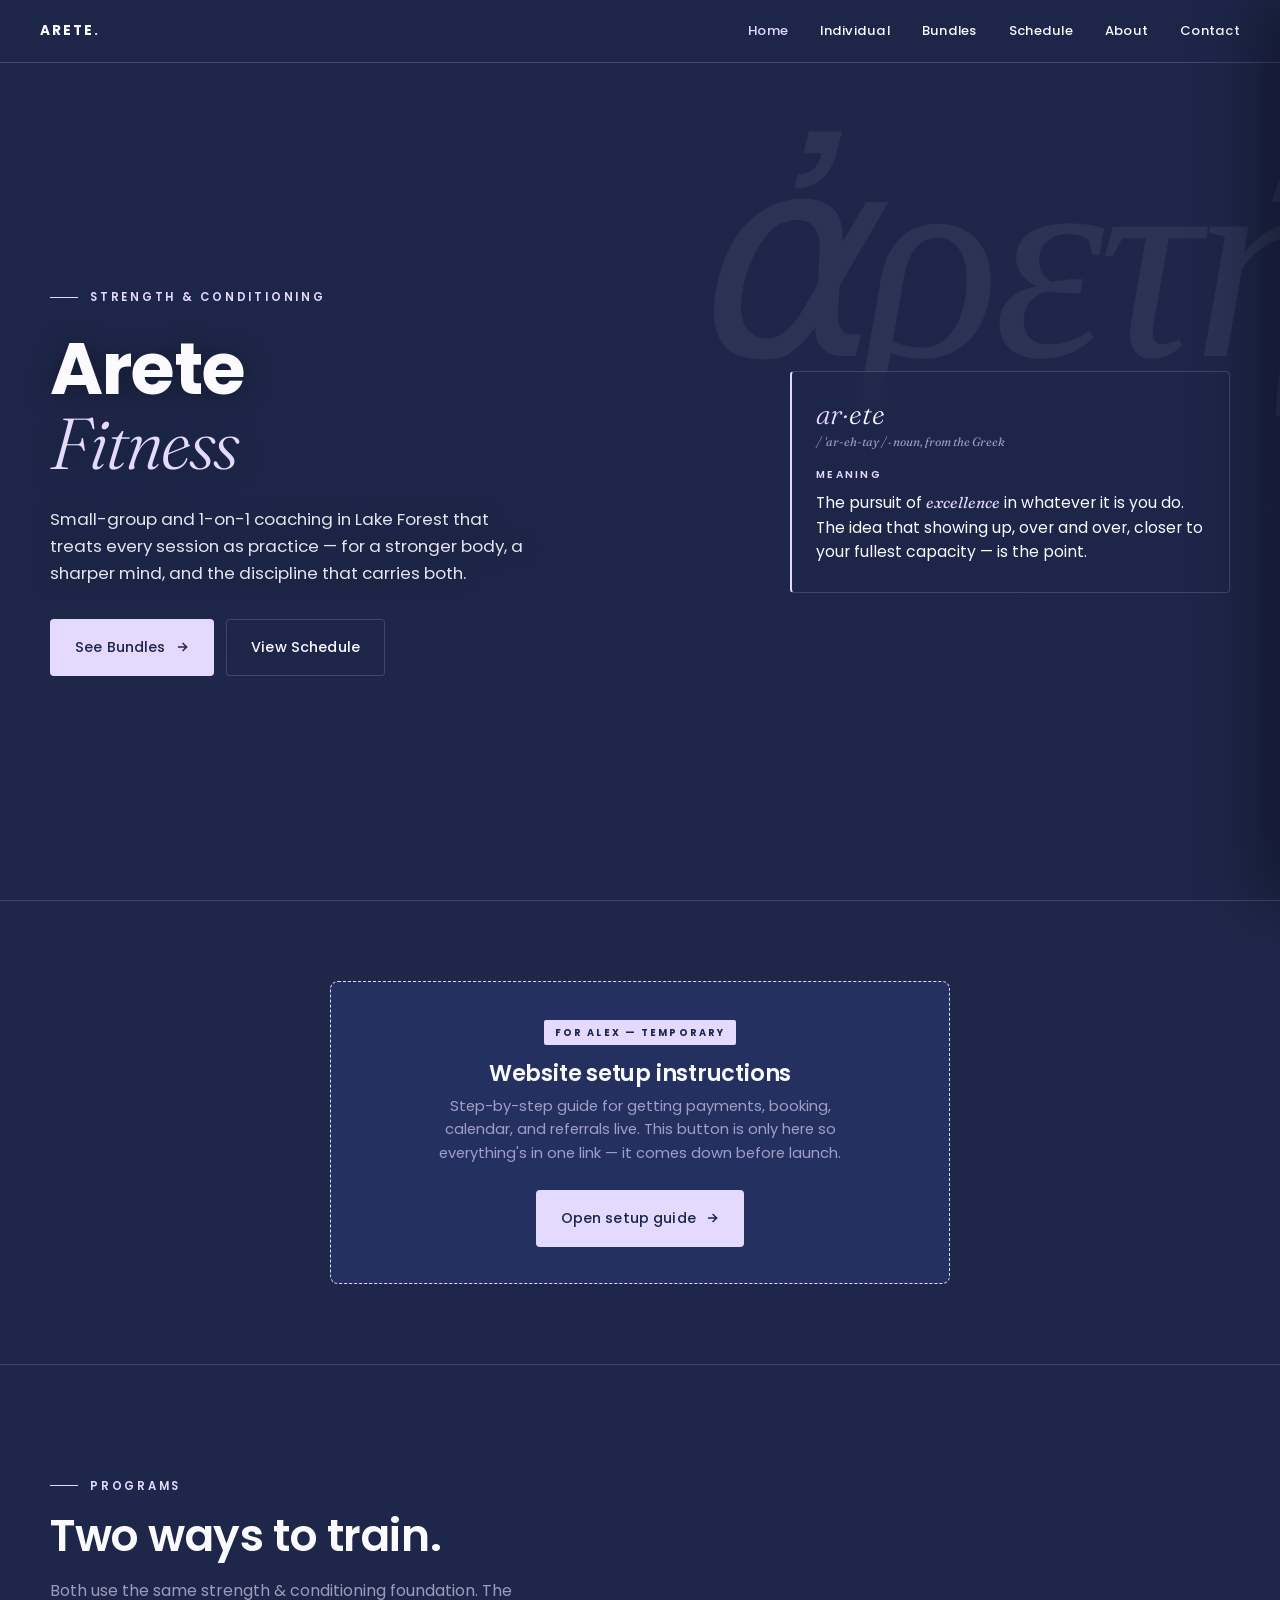
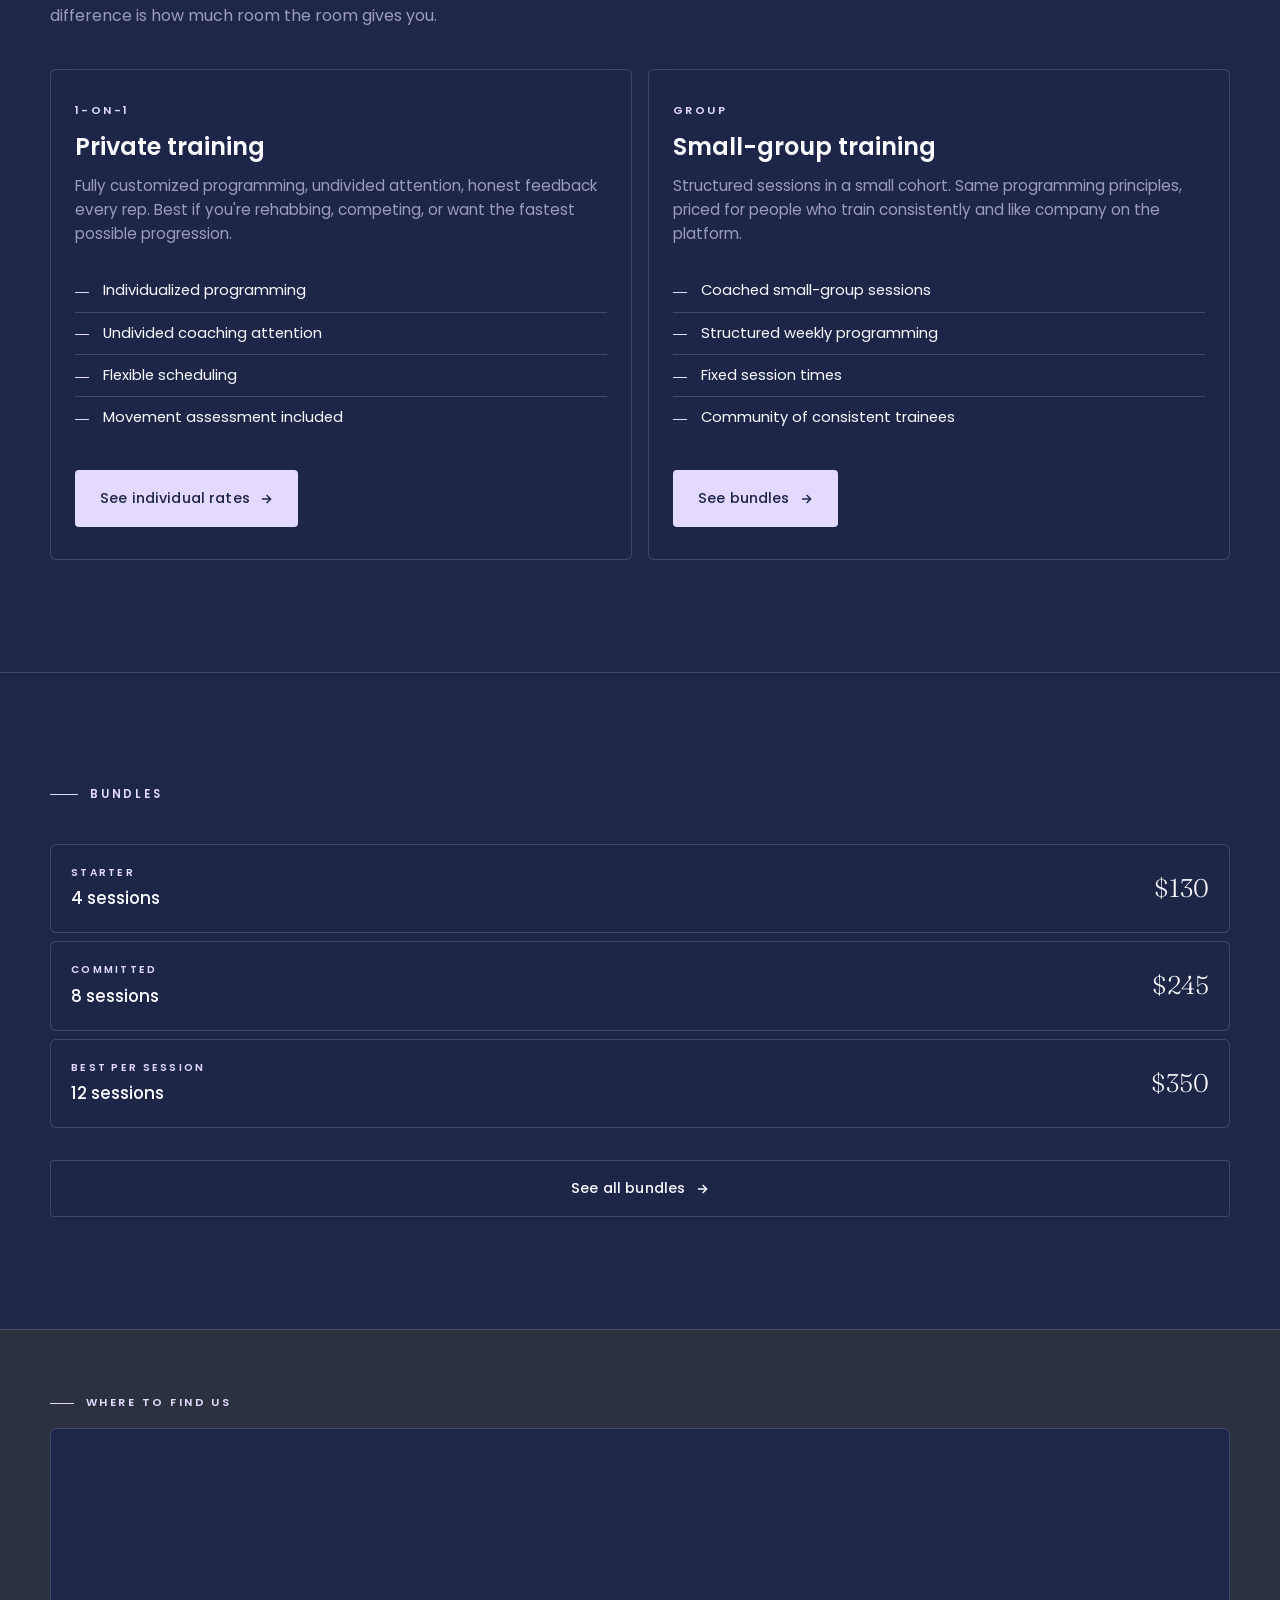
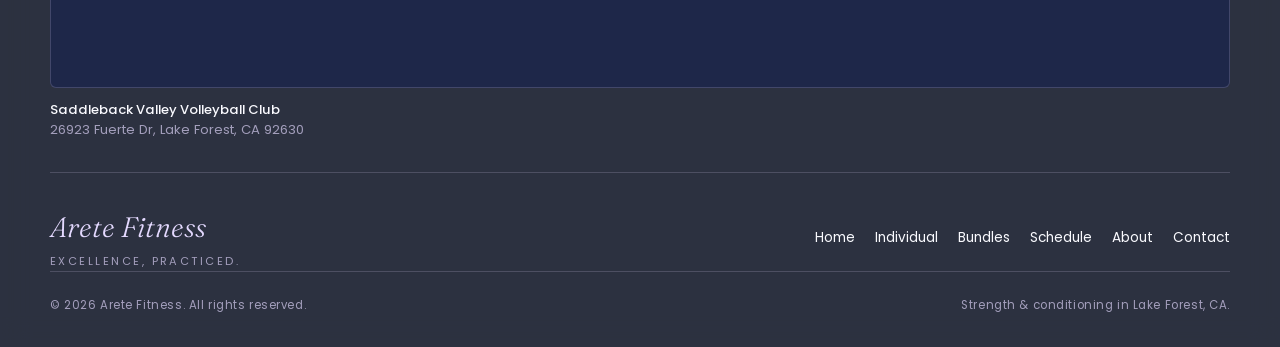
==== commit 508d6fe8: "Add files via upload" ====
--- a/index.html
+++ b/index.html
@@ -3,1095 +3,70 @@
 <head>
 <meta charset="UTF-8">
 <meta name="viewport" content="width=device-width, initial-scale=1.0">
-<title>Arete Fitness — Strength &amp; Conditioning with Alex</title>
-<meta name="description" content="Small-group and 1-on-1 strength and conditioning coaching. Founded by Alex.">
+<title>Arete Fitness — Strength &amp; Conditioning in Lake Forest, CA</title>
+<meta name="description" content="Small-group and 1-on-1 strength and conditioning coaching in Lake Forest, CA. Founded by Alex. Bundles, memberships, and drop-in sessions.">
+<link rel="canonical" href="https://www.aretefitness.com/">
+<meta name="robots" content="index, follow">
+
+<!-- Open Graph -->
+<meta property="og:type" content="website">
+<meta property="og:site_name" content="Arete Fitness">
+<meta property="og:title" content="Arete Fitness — Strength &amp; Conditioning in Lake Forest, CA">
+<meta property="og:description" content="Small-group and 1-on-1 strength and conditioning coaching in Lake Forest, CA. Founded by Alex. Bundles, memberships, and drop-in sessions.">
+<meta property="og:url" content="https://www.aretefitness.com/">
+<meta property="og:image" content="https://www.aretefitness.com/assets/hero.jpg">
+<meta property="og:locale" content="en_US">
+
+<!-- Twitter -->
+<meta name="twitter:card" content="summary_large_image">
+<meta name="twitter:title" content="Arete Fitness — Strength &amp; Conditioning in Lake Forest, CA">
+<meta name="twitter:description" content="Small-group and 1-on-1 strength and conditioning coaching in Lake Forest, CA. Founded by Alex. Bundles, memberships, and drop-in sessions.">
+<meta name="twitter:image" content="https://www.aretefitness.com/assets/hero.jpg">
+
 <link rel="preconnect" href="https://fonts.googleapis.com">
 <link rel="preconnect" href="https://fonts.gstatic.com" crossorigin>
 <link href="https://fonts.googleapis.com/css2?family=Poppins:wght@400;500;600;700&family=Fraunces:ital,opsz,wght@0,9..144,300..500;1,9..144,300..500&display=swap" rel="stylesheet">
-<style>
-:root {
-  --hero-bg: url("[data-uri]");
-  --jet-black: #30343f;
-  --ghost-white: #fafaff;
-  --periwinkle: #e4d9ff;
-  --twilight-indigo: #273469;
-  --space-indigo: #1e2749;
-  --peri-dim: rgba(228, 217, 255, 0.65);
-  --peri-hair: rgba(228, 217, 255, 0.18);
-  --peri-faint: rgba(228, 217, 255, 0.08);
+<link rel="stylesheet" href="styles.css">
+
+<script type="application/ld+json">
+{
+  "@context": "https://schema.org",
+  "@type": "ExerciseGym",
+  "name": "Arete Fitness",
+  "description": "Small-group and 1-on-1 strength and conditioning coaching in Lake Forest, CA. Founded and coached by Alex.",
+  "url": "https://www.aretefitness.com/",
+  "telephone": "+1-555-555-0100",
+  "email": "hello@aretefitness.com",
+  "image": "https://www.aretefitness.com/assets/hero.jpg",
+  "priceRange": "$15-$350",
+  "address": {
+    "@type": "PostalAddress",
+    "streetAddress": "26923 Fuerte Dr",
+    "addressLocality": "Lake Forest",
+    "addressRegion": "CA",
+    "postalCode": "92630",
+    "addressCountry": "US"
+  },
+  "geo": {
+    "@type": "GeoCoordinates",
+    "latitude": 33.66061,
+    "longitude": -117.63655
+  },
+  "areaServed": "Lake Forest, CA",
+  "sport": "Strength and Conditioning"
 }
-
-* { margin: 0; padding: 0; box-sizing: border-box; }
-html { scroll-behavior: smooth; -webkit-text-size-adjust: 100%; }
-
-body {
-  font-family: 'Poppins', sans-serif;
-  font-weight: 400;
-  background: var(--space-indigo);
-  color: var(--ghost-white);
-  line-height: 1.6;
-  overflow-x: hidden;
-  -webkit-font-smoothing: antialiased;
-  min-height: 100vh;
-  position: relative;
-}
-
-/* Fixed image backdrop — same across whole site, does not scroll */
-body::before {
-  content: '';
-  position: fixed;
-  inset: 0;
-  z-index: -1;
-  background:
-    linear-gradient(rgba(30, 39, 73, 0.75), rgba(30, 39, 73, 0.75)),
-    var(--hero-bg);
-  background-size: cover;
-  background-position: center;
-  background-repeat: no-repeat;
-}
-
-h1, h2, h3, h4, h5, h6 { font-family: 'Poppins', sans-serif; }
-h1 { font-weight: 700; letter-spacing: -0.02em; line-height: 1.05; }
-h2 { font-weight: 600; letter-spacing: -0.01em; line-height: 1.15; }
-h3 { font-weight: 600; line-height: 1.25; }
-h4, h5 { font-weight: 500; }
-h6 { font-weight: 600; letter-spacing: 0.08em; text-transform: uppercase; font-size: 0.72rem; }
-
-::selection { background: var(--periwinkle); color: var(--space-indigo); }
-a { color: inherit; }
-
-.content-max { max-width: 1180px; margin: 0 auto; width: 100%; }
-
-/* ---------- NAV ---------- */
-.nav {
-  position: fixed; top: 0; left: 0; right: 0; z-index: 100;
-  padding: 1rem 1.25rem;
-  display: flex; justify-content: space-between; align-items: center;
-  background: rgba(30, 39, 73, 0.78);
-  backdrop-filter: blur(14px);
-  -webkit-backdrop-filter: blur(14px);
-  border-bottom: 1px solid var(--peri-hair);
-}
-.logo {
-  font-weight: 700; letter-spacing: 0.15em; font-size: 0.85rem;
-  text-transform: uppercase; color: var(--ghost-white); text-decoration: none;
-  cursor: pointer;
-}
-.logo em { font-style: normal; color: var(--periwinkle); }
-.desktop-nav { display: none; }
-.menu-btn {
-  background: none; border: 1px solid var(--peri-hair);
-  color: var(--ghost-white); padding: 0.55rem 1rem;
-  font-family: inherit; font-size: 0.72rem; letter-spacing: 0.14em;
-  text-transform: uppercase; cursor: pointer; border-radius: 999px;
-  transition: border-color 0.2s ease;
-}
-.menu-btn:hover { border-color: var(--periwinkle); }
-
-.mobile-menu {
-  position: fixed; top: 0; right: 0; height: 100vh; height: 100dvh;
-  width: 88%; max-width: 380px;
-  background: var(--twilight-indigo);
-  z-index: 101; padding: 5rem 2rem 2rem;
-  transform: translateX(100%);
-  transition: transform 0.4s cubic-bezier(0.4, 0, 0.2, 1);
-  box-shadow: -20px 0 60px rgba(0,0,0,0.4);
-  overflow-y: auto;
-}
-.mobile-menu.open { transform: translateX(0); }
-.mobile-menu a {
-  display: block; color: var(--ghost-white); text-decoration: none;
-  padding: 1.1rem 0; font-size: 1.4rem; font-weight: 500;
-  border-bottom: 1px solid var(--peri-hair); letter-spacing: -0.01em;
-  cursor: pointer;
-}
-.mobile-menu a:last-of-type { border-bottom: none; }
-.mobile-menu a.active { color: var(--periwinkle); }
-.close-btn {
-  position: absolute; top: 1.15rem; right: 1.25rem;
-  background: none; border: 1px solid var(--peri-hair);
-  color: var(--ghost-white); padding: 0.55rem 1rem;
-  font-family: inherit; font-size: 0.72rem; letter-spacing: 0.14em;
-  text-transform: uppercase; cursor: pointer; border-radius: 999px;
-}
-.menu-overlay {
-  position: fixed; inset: 0; background: rgba(0,0,0,0.5);
-  z-index: 100; opacity: 0; pointer-events: none;
-  transition: opacity 0.3s ease;
-}
-.menu-overlay.open { opacity: 1; pointer-events: auto; }
-
-/* ---------- PAGE ROUTING ---------- */
-.page { display: none; animation: pageFade 0.35s ease; }
-.page.active { display: block; }
-@keyframes pageFade {
-  from { opacity: 0; transform: translateY(6px); }
-  to { opacity: 1; transform: translateY(0); }
-}
-
-/* ---------- HERO ---------- */
-.hero {
-  position: relative;
-  min-height: 100vh; min-height: 100dvh;
-  padding: 7rem 1.5rem 3rem;
-  display: flex; flex-direction: column; justify-content: center;
-  overflow: hidden;
-  background: transparent;
-}
-.hero-greek {
-  position: absolute;
-  top: 6rem; right: -1.5rem;
-  font-family: 'Fraunces', Georgia, serif;
-  font-weight: 300; font-style: italic;
-  font-size: clamp(6rem, 32vw, 12rem);
-  color: var(--periwinkle);
-  opacity: 0.08;
-  letter-spacing: -0.02em;
-  line-height: 0.9;
-  user-select: none; pointer-events: none;
-  z-index: 0;
-}
-.hero-inner { position: relative; z-index: 1; }
-.hero-primary { display: flex; flex-direction: column; }
-.hero-secondary { display: flex; margin-top: 2rem; }
-.eyebrow {
-  font-size: 0.72rem; letter-spacing: 0.24em; text-transform: uppercase;
-  color: var(--periwinkle); font-weight: 600;
-  margin-bottom: 1.5rem;
-  display: flex; align-items: center; gap: 0.75rem;
-}
-.eyebrow::before {
-  content: ''; width: 28px; height: 1px; background: var(--periwinkle);
-}
-.hero h1 {
-  font-size: clamp(2.4rem, 9vw, 4.25rem);
-  margin-bottom: 1.5rem;
-  max-width: 14ch;
-  text-shadow: 0 2px 30px rgba(0,0,0,0.4);
-}
-.hero h1 em {
-  font-family: 'Fraunces', Georgia, serif;
-  font-style: italic; font-weight: 300;
-  color: var(--periwinkle);
-  letter-spacing: -0.02em;
-}
-.hero p.lead {
-  font-size: 1.05rem; max-width: 44ch;
-  color: rgba(250, 250, 255, 0.9);
-  margin-bottom: 2rem;
-  text-shadow: 0 1px 20px rgba(0,0,0,0.5);
-}
-.cta-row { display: flex; flex-wrap: wrap; gap: 0.75rem; }
-
-.hero-definition {
-  padding: 1.75rem 1.5rem;
-  background: rgba(30, 39, 73, 0.65);
-  border: 1px solid var(--peri-hair);
-  border-left: 2px solid var(--periwinkle);
-  border-radius: 4px;
-  backdrop-filter: blur(12px);
-  -webkit-backdrop-filter: blur(12px);
-  max-width: 540px;
-  width: 100%;
-}
-.hero-def-word {
-  font-family: 'Fraunces', Georgia, serif;
-  font-weight: 300; font-style: italic;
-  font-size: 1.75rem;
-  color: var(--periwinkle);
-  line-height: 1;
-  margin-bottom: 0.25rem;
-}
-.hero-def-word em { font-style: italic; color: var(--ghost-white); }
-.hero-def-pronounce {
-  font-size: 0.75rem; color: var(--peri-dim);
-  font-family: 'Fraunces', Georgia, serif; font-style: italic;
-  margin-bottom: 1rem;
-}
-.hero-def-part {
-  font-size: 0.65rem; letter-spacing: 0.22em; text-transform: uppercase;
-  color: var(--periwinkle); font-weight: 600;
-  margin-bottom: 0.5rem;
-}
-.hero-def-meaning {
-  font-size: 0.98rem;
-  color: var(--ghost-white); font-weight: 400; line-height: 1.55;
-}
-.hero-def-meaning em {
-  font-family: 'Fraunces', Georgia, serif; font-style: italic;
-  color: var(--periwinkle); font-weight: 400;
-}
-
-/* ---------- BUTTONS ---------- */
-.btn {
-  display: inline-flex; align-items: center; justify-content: center;
-  gap: 0.6rem;
-  padding: 1rem 1.5rem;
-  text-decoration: none; font-weight: 500;
-  font-size: 0.9rem; letter-spacing: 0.01em;
-  border-radius: 4px;
-  transition: all 0.25s ease;
-  border: 1px solid transparent;
-  cursor: pointer; font-family: inherit;
-  white-space: nowrap;
-}
-.btn-primary { background: var(--periwinkle); color: var(--space-indigo); }
-.btn-primary:hover { background: var(--ghost-white); transform: translateY(-1px); }
-.btn-secondary { background: rgba(30, 39, 73, 0.4); color: var(--ghost-white); border-color: var(--peri-hair); backdrop-filter: blur(6px); }
-.btn-secondary:hover { border-color: var(--periwinkle); background: rgba(228, 217, 255, 0.1); }
-.btn svg { flex-shrink: 0; }
-
-/* ---------- PAGES / SECTIONS ---------- */
-.page-section {
-  padding: 7rem 1.5rem 5rem;
-  min-height: 100vh; min-height: 100dvh;
-}
-.page-header { margin-bottom: 3rem; }
-.section-eyebrow {
-  font-size: 0.72rem; letter-spacing: 0.24em; text-transform: uppercase;
-  color: var(--periwinkle); font-weight: 600;
-  margin-bottom: 1rem;
-  display: flex; align-items: center; gap: 0.75rem;
-}
-.section-eyebrow::before {
-  content: ''; width: 28px; height: 1px; background: var(--periwinkle);
-}
-.section-title {
-  font-size: clamp(1.9rem, 7vw, 2.75rem);
-  margin-bottom: 1rem; max-width: 20ch;
-}
-.section-lead {
-  font-size: 1rem; color: var(--peri-dim);
-  max-width: 54ch;
-}
-
-/* ---------- SUBSECTIONS ---------- */
-.subsection {
-  margin-bottom: 4rem;
-}
-.subsection:last-child {
-  margin-bottom: 2rem;
-}
-.subsection-header {
-  margin-bottom: 1.75rem;
-}
-.subsection-eyebrow {
-  font-size: 0.68rem; letter-spacing: 0.2em; text-transform: uppercase;
-  color: var(--periwinkle); font-weight: 600;
-  margin-bottom: 0.75rem;
-}
-.subsection-title {
-  font-size: 1.5rem;
-  margin-bottom: 0.5rem;
-  color: var(--ghost-white);
-}
-.subsection-lead {
-  color: var(--peri-dim);
-  font-size: 0.95rem;
-  max-width: 54ch;
-}
-
-/* ---------- HOME PREVIEW SECTIONS ---------- */
-.preview-section {
-  padding: 5rem 1.5rem;
-  border-top: 1px solid var(--peri-hair);
-}
-.preview-header { margin-bottom: 2rem; }
-.preview-cta-row { margin-top: 2rem; }
-.preview-cta-row .btn { width: 100%; justify-content: center; }
-
-.preview-grid {
-  display: flex; flex-direction: column; gap: 0.75rem;
-}
-.preview-card {
-  display: block;
-  color: inherit;
-  text-decoration: none;
-  padding: 1.5rem 1.25rem;
-  border: 1px solid var(--peri-hair);
-  border-radius: 6px;
-  background: rgba(30, 39, 73, 0.5);
-  backdrop-filter: blur(8px);
-  -webkit-backdrop-filter: blur(8px);
-  transition: border-color 0.25s ease, transform 0.25s ease;
-  cursor: pointer;
-  position: relative;
-}
-.preview-card:hover {
-  border-color: var(--periwinkle);
-  transform: translateY(-2px);
-}
-.preview-card .program-label { margin-bottom: 0.5rem; }
-.preview-card h3 { font-size: 1.2rem; margin-bottom: 0.4rem; }
-.preview-card p { color: var(--peri-dim); font-size: 0.9rem; margin: 0 0 1rem 0; }
-.preview-card-arrow {
-  display: inline-flex;
-  align-items: center;
-  gap: 0.4rem;
-  font-size: 0.72rem;
-  letter-spacing: 0.18em;
-  text-transform: uppercase;
-  color: var(--periwinkle);
-  font-weight: 600;
-}
-
-.tier-preview-list {
-  display: flex; flex-direction: column; gap: 0.5rem;
-}
-.tier-preview-item {
-  display: flex; justify-content: space-between; align-items: center;
-  padding: 1.25rem 1.25rem;
-  border: 1px solid var(--peri-hair);
-  border-radius: 6px;
-  background: rgba(30, 39, 73, 0.5);
-  backdrop-filter: blur(8px);
-  -webkit-backdrop-filter: blur(8px);
-  gap: 1rem;
-  transition: border-color 0.25s ease;
-}
-.tier-preview-item:hover { border-color: var(--periwinkle); }
-.tier-preview-left { display: flex; flex-direction: column; gap: 0.25rem; min-width: 0; }
-.tier-preview-label {
-  font-size: 0.65rem; letter-spacing: 0.22em; text-transform: uppercase;
-  color: var(--periwinkle); font-weight: 600;
-}
-.tier-preview-name {
-  font-size: 1.05rem; font-weight: 500; color: var(--ghost-white);
-}
-.tier-preview-price {
-  font-family: 'Fraunces', Georgia, serif;
-  font-weight: 300;
-  font-size: 1.6rem;
-  color: var(--ghost-white);
-  flex-shrink: 0;
-  line-height: 1;
-}
-
-/* ---------- PROGRAMS PAGE ---------- */
-.programs-grid { display: flex; flex-direction: column; gap: 1rem; }
-.program-card {
-  border: 1px solid var(--peri-hair);
-  padding: 2rem 1.5rem;
-  border-radius: 6px;
-  transition: border-color 0.25s ease, transform 0.25s ease;
-  background: rgba(30, 39, 73, 0.55);
-  backdrop-filter: blur(8px);
-  -webkit-backdrop-filter: blur(8px);
-  display: flex; flex-direction: column;
-}
-.program-card:hover { border-color: var(--periwinkle); transform: translateY(-2px); }
-.program-label {
-  font-size: 0.7rem; letter-spacing: 0.22em; text-transform: uppercase;
-  color: var(--periwinkle); font-weight: 600;
-  margin-bottom: 0.75rem;
-}
-.program-title { font-size: 1.5rem; margin-bottom: 0.75rem; }
-.program-desc {
-  color: var(--peri-dim); margin-bottom: 1.5rem; font-size: 0.95rem;
-}
-.program-list { list-style: none; margin-bottom: 2rem; flex: 1; }
-.program-list li {
-  padding: 0.55rem 0; padding-left: 1.75rem;
-  position: relative; font-size: 0.92rem;
-  color: var(--ghost-white);
-  border-top: 1px solid var(--peri-hair);
-}
-.program-list li:first-child { border-top: none; }
-.program-list li::before {
-  content: ''; position: absolute; left: 0; top: 1.35rem;
-  width: 14px; height: 1px; background: var(--periwinkle);
-}
-.program-card .btn { align-self: flex-start; }
-
-/* ---------- INDIVIDUAL SESSIONS / BUNDLES SHARED ---------- */
-.rates-grid {
-  display: flex; flex-direction: column; gap: 0.75rem;
-}
-.rate-card {
-  background: rgba(30, 39, 73, 0.55);
-  backdrop-filter: blur(8px);
-  -webkit-backdrop-filter: blur(8px);
-  border: 1px solid var(--peri-hair);
-  border-radius: 6px;
-  padding: 1.75rem 1.5rem;
-  display: flex; flex-direction: column;
-  transition: border-color 0.25s ease;
-}
-.rate-card:hover { border-color: var(--periwinkle); }
-.rate-title { font-size: 1.25rem; margin-bottom: 0.4rem; }
-.rate-desc {
-  color: var(--peri-dim);
-  font-size: 0.9rem;
-  margin-bottom: 1.25rem;
-  flex: 1;
-}
-.rate-price {
-  font-family: 'Fraunces', Georgia, serif;
-  font-weight: 300;
-  font-size: 2.5rem;
-  color: var(--ghost-white);
-  line-height: 1;
-  margin-bottom: 0.35rem;
-}
-.rate-unit {
-  font-size: 0.82rem;
-  color: var(--peri-dim);
-  margin-bottom: 1.5rem;
-}
-.rate-card .btn { align-self: flex-start; }
-
-.pending-callout {
-  background: rgba(228, 217, 255, 0.05);
-  border: 1.5px dashed var(--periwinkle);
-  border-radius: 6px;
-  padding: 1.5rem 1.5rem;
-  margin-top: 1.25rem;
-  backdrop-filter: blur(6px);
-  -webkit-backdrop-filter: blur(6px);
-  position: relative;
-}
-.pending-tag {
-  display: inline-flex;
-  align-items: center;
-  gap: 0.5rem;
-  font-size: 0.62rem;
-  letter-spacing: 0.24em;
-  text-transform: uppercase;
-  color: var(--space-indigo);
-  font-weight: 700;
-  background: var(--periwinkle);
-  padding: 0.35rem 0.7rem;
-  border-radius: 2px;
-  margin-bottom: 1rem;
-}
-.pending-tag::before {
-  content: '';
-  width: 6px; height: 6px;
-  background: var(--space-indigo);
-  border-radius: 50%;
-  animation: pulse 2s ease-in-out infinite;
-}
-@keyframes pulse {
-  0%, 100% { opacity: 1; }
-  50% { opacity: 0.35; }
-}
-.pending-title {
-  font-size: 1.15rem;
-  color: var(--ghost-white);
-  margin-bottom: 0.5rem;
-  font-weight: 600;
-}
-.pending-desc {
-  color: var(--peri-dim);
-  font-size: 0.9rem;
-  line-height: 1.6;
-  margin-bottom: 0.5rem;
-}
-.pending-desc em {
-  font-style: normal;
-  color: var(--ghost-white);
-  font-weight: 500;
-}
-
-/* ---------- BUNDLES ---------- */
-.bundles-grid { display: flex; flex-direction: column; gap: 1rem; }
-.bundle-card {
-  background: rgba(39, 52, 105, 0.75);
-  backdrop-filter: blur(8px);
-  -webkit-backdrop-filter: blur(8px);
-  border: 1px solid var(--peri-hair);
-  padding: 2rem 1.5rem;
-  border-radius: 6px;
-  position: relative;
-  display: flex; flex-direction: column;
-  transition: border-color 0.25s ease;
-}
-.bundle-card:hover { border-color: var(--periwinkle); }
-.bundle-tier-name { font-size: 1.65rem; margin-bottom: 0.4rem; }
-.bundle-tier-desc {
-  color: var(--peri-dim); font-size: 0.88rem;
-  margin-bottom: 1.75rem;
-}
-.bundle-amount-row {
-  display: flex; align-items: baseline; gap: 0.85rem;
-  margin-bottom: 0.75rem;
-}
-.bundle-amount {
-  font-family: 'Fraunces', Georgia, serif;
-  font-weight: 300;
-  font-size: 2.75rem;
-  color: var(--ghost-white); line-height: 1;
-}
-.bundle-was {
-  font-family: 'Fraunces', Georgia, serif;
-  font-weight: 300;
-  font-size: 1.35rem;
-  color: rgba(228, 217, 255, 0.5);
-  text-decoration: line-through;
-  text-decoration-color: rgba(228, 217, 255, 0.55);
-  line-height: 1;
-}
-.bundle-savings-row {
-  display: flex; align-items: center; gap: 0.75rem;
-  flex-wrap: wrap; margin-bottom: 1rem;
-}
-.bundle-save {
-  background: rgba(228, 217, 255, 0.14);
-  color: var(--periwinkle);
-  padding: 0.3rem 0.65rem;
-  border-radius: 2px;
-  font-size: 0.65rem;
-  letter-spacing: 0.16em;
-  text-transform: uppercase;
-  font-weight: 700;
-}
-.bundle-unit {
-  font-size: 0.82rem; color: var(--peri-dim);
-  padding: 0.75rem 0;
-  border-top: 1px solid var(--peri-hair);
-  margin-bottom: 1.5rem;
-  flex: 1;
-}
-.bundle-card .btn { align-self: flex-start; }
-
-.membership-card {
-  background: rgba(39, 52, 105, 0.75);
-  backdrop-filter: blur(8px);
-  -webkit-backdrop-filter: blur(8px);
-  border: 1px solid var(--peri-hair);
-  border-radius: 6px;
-  padding: 2rem 1.5rem;
-  display: flex; flex-direction: column;
-  transition: border-color 0.25s ease;
-}
-.membership-card:hover { border-color: var(--periwinkle); }
-.membership-title { font-size: 1.5rem; margin-bottom: 0.4rem; }
-.membership-desc {
-  color: var(--peri-dim);
-  font-size: 0.95rem;
-  margin-bottom: 1.75rem;
-}
-.membership-amount-row {
-  display: flex; align-items: baseline; gap: 0.5rem;
-  margin-bottom: 0.35rem;
-}
-.membership-amount {
-  font-family: 'Fraunces', Georgia, serif;
-  font-weight: 300;
-  font-size: 2.75rem;
-  color: var(--ghost-white); line-height: 1;
-}
-.membership-per {
-  font-size: 0.95rem;
-  color: var(--peri-dim);
-}
-.membership-details {
-  padding: 1rem 0;
-  border-top: 1px solid var(--peri-hair);
-  border-bottom: 1px solid var(--peri-hair);
-  margin: 1rem 0 1.5rem;
-  display: flex; flex-direction: column; gap: 0.35rem;
-}
-.membership-detail-item {
-  font-size: 0.9rem;
-  color: var(--ghost-white);
-  padding-left: 1.75rem;
-  position: relative;
-}
-.membership-detail-item::before {
-  content: ''; position: absolute; left: 0; top: 0.55rem;
-  width: 14px; height: 1px; background: var(--periwinkle);
-}
-.membership-effective {
-  color: var(--periwinkle);
-  font-size: 0.85rem;
-  font-weight: 500;
-  letter-spacing: 0.02em;
-  margin-bottom: 1.5rem;
-  font-style: italic;
-}
-.membership-card .btn { align-self: flex-start; }
-
-.discount-grid {
-  display: grid;
-  grid-template-columns: repeat(3, 1fr);
-  gap: 0.5rem;
-}
-.discount-tile {
-  background: rgba(30, 39, 73, 0.55);
-  backdrop-filter: blur(8px);
-  -webkit-backdrop-filter: blur(8px);
-  border: 1px solid var(--peri-hair);
-  border-radius: 6px;
-  padding: 1.5rem 0.75rem;
-  text-align: center;
-  display: flex; flex-direction: column;
-  gap: 0.5rem;
-  transition: border-color 0.25s ease;
-}
-.discount-tile:hover { border-color: var(--periwinkle); }
-.discount-amount {
-  font-family: 'Fraunces', Georgia, serif;
-  font-weight: 300;
-  font-size: 1.85rem;
-  color: var(--periwinkle);
-  line-height: 1;
-}
-.discount-condition {
-  font-size: 0.7rem;
-  letter-spacing: 0.16em;
-  text-transform: uppercase;
-  color: var(--peri-dim);
-  font-weight: 600;
-}
-
-.referral-card {
-  background: rgba(30, 39, 73, 0.55);
-  backdrop-filter: blur(8px);
-  -webkit-backdrop-filter: blur(8px);
-  border: 1px solid var(--peri-hair);
-  border-radius: 6px;
-  padding: 2rem 1.5rem;
-  display: flex; flex-direction: column;
-  gap: 1.5rem;
-}
-.referral-side {
-  display: flex; flex-direction: column;
-  gap: 0.35rem;
-  text-align: center;
-}
-.referral-label {
-  font-size: 0.68rem;
-  letter-spacing: 0.22em;
-  text-transform: uppercase;
-  color: var(--periwinkle);
-  font-weight: 600;
-}
-.referral-perk {
-  font-family: 'Fraunces', Georgia, serif;
-  font-weight: 300;
-  font-size: 2rem;
-  color: var(--ghost-white);
-  line-height: 1;
-  margin: 0.25rem 0;
-}
-.referral-desc {
-  color: var(--peri-dim);
-  font-size: 0.88rem;
-  max-width: 24ch;
-  margin: 0 auto;
-}
-.referral-divider {
-  height: 1px;
-  background: var(--peri-hair);
-  align-self: stretch;
-}
-
-.rules-note {
-  padding: 1.25rem 1.5rem;
-  background: rgba(228, 217, 255, 0.04);
-  border: 1px solid var(--peri-hair);
-  border-radius: 4px;
-  color: var(--peri-dim);
-  font-size: 0.88rem;
-  margin-top: 1.5rem;
-  display: flex;
-  align-items: flex-start;
-  gap: 0.9rem;
-  backdrop-filter: blur(4px);
-  -webkit-backdrop-filter: blur(4px);
-}
-.rules-note-mark {
-  color: var(--periwinkle);
-  font-weight: 700;
-  font-size: 0.65rem;
-  letter-spacing: 0.2em;
-  text-transform: uppercase;
-  padding: 0.25rem 0.5rem;
-  border: 1px solid var(--periwinkle);
-  border-radius: 2px;
-  flex-shrink: 0;
-  margin-top: 0.15rem;
-}
-
-/* ---------- SCHEDULE PAGE ---------- */
-.calendar-embed {
-  width: 100%;
-  height: 550px;
-  border-radius: 6px;
-  overflow: hidden;
-  border: 1px solid var(--peri-hair);
-  background: var(--ghost-white);
-  position: relative;
-  box-shadow: 0 8px 32px rgba(0, 0, 0, 0.3);
-}
-.calendar-embed iframe {
-  width: 100%;
-  height: 100%;
-  border: 0;
-  display: block;
-}
-
-/* ---------- ABOUT PAGE ---------- */
-.about-cols { display: flex; flex-direction: column; gap: 2.5rem; }
-.coach-portrait {
-  aspect-ratio: 4 / 5;
-  background:
-    radial-gradient(ellipse at 30% 20%, rgba(228, 217, 255, 0.2), transparent 60%),
-    linear-gradient(135deg, var(--twilight-indigo), var(--space-indigo));
-  border: 1px solid var(--peri-hair);
-  border-radius: 6px;
-  display: flex; align-items: flex-end;
-  padding: 1.5rem;
-  color: var(--peri-dim);
-  font-size: 0.7rem; letter-spacing: 0.18em;
-  text-transform: uppercase; font-weight: 600;
-  max-width: 460px;
-}
-.coach-content {
-  background: rgba(30, 39, 73, 0.55);
-  backdrop-filter: blur(8px);
-  -webkit-backdrop-filter: blur(8px);
-  border: 1px solid var(--peri-hair);
-  border-radius: 6px;
-  padding: 2rem 1.5rem;
-}
-.coach-name { font-size: 1.75rem; margin-bottom: 0.3rem; color: var(--ghost-white); }
-.coach-role {
-  font-size: 0.72rem; letter-spacing: 0.22em;
-  text-transform: uppercase; color: var(--periwinkle);
-  font-weight: 600; margin-bottom: 1.5rem;
-}
-.coach-bio {
-  font-size: 1rem; color: rgba(250, 250, 255, 0.85);
-  margin-bottom: 1rem; line-height: 1.65;
-}
-.coach-creds {
-  list-style: none; margin-top: 1.5rem;
-  padding-top: 1.5rem;
-  border-top: 1px solid var(--peri-hair);
-}
-.coach-creds li {
-  padding: 0.5rem 0; font-size: 0.9rem;
-  padding-left: 1.75rem; position: relative;
-}
-.coach-creds li::before {
-  content: ''; position: absolute; left: 0; top: 1.1rem;
-  width: 14px; height: 1px; background: var(--periwinkle);
-}
-.future-coach-placeholder {
-  margin-top: 3rem; padding: 2rem 1.5rem;
-  border: 1.5px dashed var(--peri-hair);
-  border-radius: 6px; text-align: center;
-  background: rgba(30, 39, 73, 0.35);
-  backdrop-filter: blur(6px);
-  -webkit-backdrop-filter: blur(6px);
-}
-.future-coach-placeholder h5 {
-  font-size: 0.72rem; letter-spacing: 0.2em;
-  text-transform: uppercase; color: var(--periwinkle);
-  margin-bottom: 0.5rem; font-weight: 600;
-}
-.future-coach-placeholder p {
-  color: var(--peri-dim); font-size: 0.9rem;
-  max-width: 44ch; margin: 0 auto;
-}
-
-/* ---------- CONTACT PAGE ---------- */
-.contact-grid { display: flex; flex-direction: column; gap: 2.5rem; }
-.contact-block {
-  border: 1px solid var(--peri-hair);
-  border-radius: 6px;
-  padding: 2rem 1.5rem;
-  background: rgba(30, 39, 73, 0.55);
-  backdrop-filter: blur(8px);
-  -webkit-backdrop-filter: blur(8px);
-}
-.contact-block-title {
-  font-size: 0.72rem; letter-spacing: 0.22em;
-  text-transform: uppercase; color: var(--periwinkle);
-  font-weight: 600; margin-bottom: 1.5rem;
-}
-.contact-item {
-  display: flex; align-items: flex-start; gap: 0.9rem;
-  padding: 0.75rem 0; border-bottom: 1px solid var(--peri-hair);
-}
-.contact-item:last-child { border-bottom: none; }
-.contact-item svg { color: var(--periwinkle); flex-shrink: 0; margin-top: 0.2rem; }
-.contact-item a, .contact-item span {
-  color: var(--ghost-white); text-decoration: none;
-  font-size: 0.95rem; line-height: 1.5;
-}
-.contact-item a:hover { color: var(--periwinkle); }
-.contact-item .venue-name {
-  font-weight: 500;
-  display: block;
-  margin-bottom: 0.15rem;
-}
-.contact-form-row {
-  display: flex; flex-direction: column; gap: 0.5rem;
-  margin-bottom: 1.25rem;
-}
-.contact-form-row label {
-  font-size: 0.7rem; letter-spacing: 0.16em; text-transform: uppercase;
-  color: var(--periwinkle); font-weight: 600;
-}
-.contact-form-row input,
-.contact-form-row textarea {
-  background: var(--space-indigo);
-  border: 1px solid var(--peri-hair);
-  border-radius: 4px;
-  padding: 0.85rem 1rem;
-  color: var(--ghost-white);
-  font-family: inherit; font-size: 0.95rem;
-  transition: border-color 0.2s ease;
-}
-.contact-form-row input:focus,
-.contact-form-row textarea:focus {
-  outline: none; border-color: var(--periwinkle);
-}
-.contact-form-row textarea { resize: vertical; min-height: 120px; }
-.social-links { display: flex; gap: 0.75rem; }
-.social-links a {
-  width: 44px; height: 44px;
-  border: 1px solid var(--peri-hair);
-  border-radius: 50%;
-  display: flex; align-items: center; justify-content: center;
-  transition: all 0.25s ease;
-}
-.social-links a:hover {
-  border-color: var(--periwinkle);
-  background: var(--peri-faint);
-}
-.social-links svg { width: 18px; height: 18px; color: var(--ghost-white); }
-
-.map-embed {
-  width: 100%;
-  aspect-ratio: 16/10;
-  border-radius: 6px;
-  overflow: hidden;
-  border: 1px solid var(--peri-hair);
-  background: var(--space-indigo);
-  position: relative;
-}
-.map-embed iframe {
-  width: 100%;
-  height: 100%;
-  border: 0;
-  display: block;
-}
-.contact-map-block { margin-top: 1.5rem; }
-
-/* ---------- PLACEHOLDER STYLING ---------- */
-.placeholder-note {
-  background: rgba(228, 217, 255, 0.06);
-  border-left: 2px solid var(--periwinkle);
-  padding: 1rem 1.25rem;
-  margin-top: 2.5rem;
-  font-size: 0.85rem;
-  color: var(--peri-dim);
-  border-radius: 2px;
-  backdrop-filter: blur(4px);
-  -webkit-backdrop-filter: blur(4px);
-}
-.placeholder-note strong {
-  color: var(--periwinkle); font-weight: 600;
-  letter-spacing: 0.14em; text-transform: uppercase;
-  font-size: 0.68rem; display: block; margin-bottom: 0.4rem;
-}
-.placeholder-badge {
-  display: inline-block;
-  background: rgba(228, 217, 255, 0.14);
-  color: var(--periwinkle);
-  padding: 0.15rem 0.5rem; border-radius: 2px;
-  font-size: 0.6rem; letter-spacing: 0.18em;
-  text-transform: uppercase; font-weight: 600;
-  margin-left: 0.4rem; vertical-align: middle;
-  font-family: 'Poppins', sans-serif; font-style: normal;
-}
-
-/* ---------- FOOTER ---------- */
-.footer {
-  background: rgba(48, 52, 63, 0.85);
-  backdrop-filter: blur(14px);
-  -webkit-backdrop-filter: blur(14px);
-  color: var(--ghost-white);
-  padding: 3rem 1.5rem 2rem;
-  border-top: 1px solid var(--peri-hair);
-  position: relative;
-}
-.footer-inner {
-  display: flex; flex-direction: column; gap: 2rem;
-}
-.footer-map-wrapper {
-  padding-bottom: 2rem;
-  border-bottom: 1px solid var(--peri-hair);
-}
-.footer-map-label {
-  font-size: 0.7rem; letter-spacing: 0.22em;
-  text-transform: uppercase; color: var(--periwinkle);
-  font-weight: 600; margin-bottom: 1rem;
-  display: flex; align-items: center; gap: 0.75rem;
-}
-.footer-map-label::before {
-  content: ''; width: 24px; height: 1px; background: var(--periwinkle);
-}
-.footer-map {
-  aspect-ratio: auto;
-  height: 200px;
-}
-.footer-map-address {
-  margin-top: 0.75rem;
-  font-size: 0.82rem;
-  color: var(--peri-dim);
-  line-height: 1.5;
-}
-.footer-map-address strong {
-  color: var(--ghost-white);
-  font-weight: 500;
-}
-.footer-meta {
-  display: flex; flex-direction: column; gap: 2rem;
-  align-items: flex-start;
-}
-.footer-lock {
-  font-family: 'Fraunces', Georgia, serif;
-  font-weight: 300; font-style: italic;
-  font-size: 1.75rem; color: var(--periwinkle);
-  margin-bottom: 0.25rem;
-}
-.footer-tag {
-  font-size: 0.7rem; letter-spacing: 0.22em;
-  text-transform: uppercase; color: var(--peri-dim);
-}
-.footer-nav {
-  display: flex; flex-wrap: wrap; gap: 1.25rem;
-}
-.footer-nav a {
-  color: var(--ghost-white); text-decoration: none;
-  font-size: 0.85rem; cursor: pointer;
-}
-.footer-nav a:hover { color: var(--periwinkle); }
-.footer-bottom {
-  width: 100%;
-  padding-top: 1.5rem;
-  border-top: 1px solid var(--peri-hair);
-  font-size: 0.72rem; color: var(--peri-dim);
-  letter-spacing: 0.05em;
-}
-
-/* ---------- ACCESSIBILITY ---------- */
-:focus-visible {
-  outline: 2px solid var(--periwinkle);
-  outline-offset: 3px;
-}
-@media (prefers-reduced-motion: reduce) {
-  * { animation: none !important; transition: none !important; }
-  html { scroll-behavior: auto; }
-}
-
-/* ---------- DESKTOP ---------- */
-@media (min-width: 768px) {
-  .nav { padding: 1.25rem 2.5rem; }
-  .hero { padding: 8rem 2.5rem 4rem; }
-  .page-section { padding: 9rem 2.5rem 6rem; }
-  .preview-section { padding: 6rem 2.5rem; }
-  .footer { padding: 4rem 2.5rem 2rem; }
-
-  .desktop-nav {
-    display: flex; gap: 1.5rem; align-items: center;
-  }
-  .desktop-nav a {
-    color: var(--ghost-white); text-decoration: none;
-    font-size: 0.82rem; letter-spacing: 0.02em; font-weight: 500;
-    transition: color 0.2s ease;
-    cursor: pointer;
-    white-space: nowrap;
-  }
-  .desktop-nav a:hover { color: var(--periwinkle); }
-  .desktop-nav a.active { color: var(--periwinkle); }
-  .menu-btn { display: none; }
-
-  .hero-greek {
-    top: 8rem; right: -3rem;
-    font-size: clamp(10rem, 22vw, 18rem);
-    opacity: 0.07;
-  }
-
-  /* Hero 2-column: content left, definition right */
-  .hero-inner {
-    display: grid;
-    grid-template-columns: 1.3fr 1fr;
-    gap: 3rem;
-    align-items: center;
-  }
-  .hero-secondary {
-    margin-top: 0;
-    justify-content: flex-end;
-  }
-  .hero-definition {
-    max-width: 440px;
-  }
-
-  .preview-grid { display: grid; grid-template-columns: repeat(2, 1fr); }
-  .preview-cta-row .btn { width: auto; }
-
-  .programs-grid { display: grid; grid-template-columns: repeat(2, 1fr); }
-  .rates-grid { display: grid; grid-template-columns: repeat(3, 1fr); }
-  .bundles-grid { display: grid; grid-template-columns: repeat(3, 1fr); }
-
-  .referral-card {
-    flex-direction: row;
-    align-items: center;
-    gap: 2rem;
-  }
-  .referral-side { flex: 1; }
-  .referral-divider {
-    width: 1px;
-    height: 90px;
-    align-self: center;
-  }
-
-  .about-cols {
-    display: grid; grid-template-columns: 1fr 1.4fr;
-    gap: 4rem; align-items: start;
-  }
-
-  .contact-grid { display: grid; grid-template-columns: 1fr 1.3fr; gap: 2rem; }
-
-  .footer-map { height: 240px; }
-
-  .footer-meta {
-    flex-direction: row; justify-content: space-between;
-    align-items: center;
-  }
-  .footer-bottom {
-    display: flex; justify-content: space-between;
-  }
-
-  .calendar-embed { height: 650px; }
-}
-
-@media (min-width: 1024px) {
-  .hero h1 { font-size: 4.5rem; }
-  .footer-map { height: 260px; }
-  .hero-inner { gap: 4rem; grid-template-columns: 1.4fr 1fr; }
-}
-</style>
+</script>
 </head>
 <body>
-
-<!-- ================= NAV ================= -->
 <nav class="nav" aria-label="Primary">
-  <a class="logo" data-nav="home">Arete<em>.</em></a>
+  <a class="logo" href="index.html" aria-label="Arete Fitness home">Arete<em>.</em></a>
   <div class="desktop-nav">
-    <a data-nav="home">Home</a>
-    <a data-nav="programs">Programs</a>
-    <a data-nav="individual">Individual</a>
-    <a data-nav="bundles">Bundles</a>
-    <a data-nav="schedule">Schedule</a>
-    <a data-nav="about">About</a>
-    <a data-nav="contact">Contact</a>
+    <a href="index.html" class="active">Home</a>
+    <a href="individual-sessions.html">Individual</a>
+    <a href="bundles.html">Bundles</a>
+    <a href="schedule.html">Schedule</a>
+    <a href="about.html">About</a>
+    <a href="contact.html">Contact</a>
   </div>
   <button class="menu-btn" onclick="openMenu()" aria-label="Open menu" aria-controls="mobileMenu">Menu</button>
 </nav>
@@ -1100,501 +75,135 @@
 
 <aside class="mobile-menu" id="mobileMenu" aria-label="Mobile navigation">
   <button class="close-btn" onclick="closeMenu()" aria-label="Close menu">Close</button>
-  <a data-nav="home">Home</a>
-  <a data-nav="programs">Programs</a>
-  <a data-nav="individual">Individual Sessions</a>
-  <a data-nav="bundles">Bundles</a>
-  <a data-nav="schedule">Schedule</a>
-  <a data-nav="about">About</a>
-  <a data-nav="contact">Contact</a>
+  <a href="index.html" class="active">Home</a>
+  <a href="individual-sessions.html">Individual Sessions</a>
+  <a href="bundles.html">Bundles</a>
+  <a href="schedule.html">Schedule</a>
+  <a href="about.html">About</a>
+  <a href="contact.html">Contact</a>
 </aside>
-
-<main id="app">
-
-<!-- ================= HOME PAGE ================= -->
-<section class="page active" id="page-home" data-page="home">
+<main>
+<section aria-label="Introduction">
   <div class="hero">
     <div class="hero-greek" aria-hidden="true">ἀρετή</div>
     <div class="hero-inner content-max">
       <div class="hero-primary">
-        <div class="eyebrow">Strength &amp; Conditioning</div>
+        <p class="eyebrow">Strength &amp; Conditioning</p>
         <h1>Arete<br><em>Fitness</em></h1>
-        <p class="lead">Small-group and 1-on-1 coaching that treats every session as practice — for a stronger body, a sharper mind, and the discipline that carries both.</p>
+        <p class="lead">Small-group and 1-on-1 coaching in Lake Forest that treats every session as practice — for a stronger body, a sharper mind, and the discipline that carries both.</p>
         <div class="cta-row">
-          <a class="btn btn-primary" data-nav="bundles">
-            See Bundles
-            <svg width="14" height="14" viewBox="0 0 24 24" fill="none" stroke="currentColor" stroke-width="2.5" aria-hidden="true"><path d="M5 12h14M13 5l7 7-7 7"/></svg>
-          </a>
-          <a class="btn btn-secondary" data-nav="schedule">View Schedule</a>
+          <a class="btn btn-primary" href="bundles.html">See Bundles <svg width="14" height="14" viewBox="0 0 24 24" fill="none" stroke="currentColor" stroke-width="2.5" aria-hidden="true"><path d="M5 12h14M13 5l7 7-7 7"/></svg></a>
+          <a class="btn btn-secondary" href="schedule.html">View Schedule</a>
         </div>
       </div>
       <div class="hero-secondary">
         <div class="hero-definition">
-          <div class="hero-def-word">ar·<em>ete</em></div>
-          <div class="hero-def-pronounce">/ ˈar-eh-tay /  ·  noun, from the Greek</div>
-          <div class="hero-def-part">Meaning</div>
+          <p class="hero-def-word">ar·<em>ete</em></p>
+          <p class="hero-def-pronounce">/ ˈar-eh-tay /  ·  noun, from the Greek</p>
+          <p class="hero-def-part">Meaning</p>
           <p class="hero-def-meaning">The pursuit of <em>excellence</em> in whatever it is you do. The idea that showing up, over and over, closer to your fullest capacity — is the point.</p>
         </div>
       </div>
     </div>
   </div>
 
-  <!-- HOME: PROGRAMS PREVIEW -->
+  <!-- ============================================================ -->
+  <!-- TEMPORARY: Setup-instructions button for Alex.               -->
+  <!-- DELETE THIS ENTIRE <div class="setup-band"> BLOCK before     -->
+  <!-- the site goes live to the public. See README.                -->
+  <!-- ============================================================ -->
+  <div class="setup-band">
+    <div class="setup-band-inner">
+      <span class="setup-band-tag">For Alex — temporary</span>
+      <h2>Website setup instructions</h2>
+      <p>Step-by-step guide for getting payments, booking, calendar, and referrals live. This button is only here so everything's in one link — it comes down before launch.</p>
+      <a class="btn btn-primary" href="arete-setup-instructions.html">
+        Open setup guide <svg width="14" height="14" viewBox="0 0 24 24" fill="none" stroke="currentColor" stroke-width="2.5" aria-hidden="true"><path d="M5 12h14M13 5l7 7-7 7"/></svg>
+      </a>
+    </div>
+  </div>
+
   <div class="preview-section">
     <div class="content-max">
       <div class="preview-header">
-        <div class="section-eyebrow">Programs</div>
-      </div>
-
-      <div class="preview-grid">
-        <a class="preview-card" data-nav="individual">
-          <div class="program-label">1-on-1</div>
-          <h3>Private training</h3>
-          <p>Fully customized programming, undivided attention, honest feedback every rep.</p>
-          <div class="preview-card-arrow">
-            See individual rates
-            <svg width="12" height="12" viewBox="0 0 24 24" fill="none" stroke="currentColor" stroke-width="2.5" aria-hidden="true"><path d="M5 12h14M13 5l7 7-7 7"/></svg>
-          </div>
-        </a>
-        <a class="preview-card" data-nav="bundles">
-          <div class="program-label">Group</div>
-          <h3>Small-group training</h3>
-          <p>Structured sessions in a small cohort. Same programming principles, more company.</p>
-          <div class="preview-card-arrow">
-            See bundles
-            <svg width="12" height="12" viewBox="0 0 24 24" fill="none" stroke="currentColor" stroke-width="2.5" aria-hidden="true"><path d="M5 12h14M13 5l7 7-7 7"/></svg>
-          </div>
-        </a>
-      </div>
-
-      <div class="preview-cta-row">
-        <a class="btn btn-secondary" data-nav="programs">
-          See both programs
-          <svg width="14" height="14" viewBox="0 0 24 24" fill="none" stroke="currentColor" stroke-width="2.5" aria-hidden="true"><path d="M5 12h14M13 5l7 7-7 7"/></svg>
-        </a>
-      </div>
-    </div>
-  </div>
-
-  <!-- HOME: BUNDLES PREVIEW -->
+        <p class="section-eyebrow">Programs</p>
+        <h2 class="section-title">Two ways to train.</h2>
+        <p class="section-lead">Both use the same strength &amp; conditioning foundation. The difference is how much room the room gives you.</p>
+      </div>
+
+      <div class="programs-grid">
+        <article class="program-card">
+          <p class="program-label">1-on-1</p>
+          <h3 class="program-title">Private training</h3>
+          <p class="program-desc">Fully customized programming, undivided attention, honest feedback every rep. Best if you're rehabbing, competing, or want the fastest possible progression.</p>
+          <ul class="program-list">
+            <li>Individualized programming</li>
+            <li>Undivided coaching attention</li>
+            <li>Flexible scheduling</li>
+            <li>Movement assessment included</li>
+          </ul>
+          <a class="btn btn-primary" href="individual-sessions.html">See individual rates <svg width="14" height="14" viewBox="0 0 24 24" fill="none" stroke="currentColor" stroke-width="2.5" aria-hidden="true"><path d="M5 12h14M13 5l7 7-7 7"/></svg></a>
+        </article>
+
+        <article class="program-card">
+          <p class="program-label">Group</p>
+          <h3 class="program-title">Small-group training</h3>
+          <p class="program-desc">Structured sessions in a small cohort. Same programming principles, priced for people who train consistently and like company on the platform.</p>
+          <ul class="program-list">
+            <li>Coached small-group sessions</li>
+            <li>Structured weekly programming</li>
+            <li>Fixed session times</li>
+            <li>Community of consistent trainees</li>
+          </ul>
+          <a class="btn btn-primary" href="bundles.html">See bundles <svg width="14" height="14" viewBox="0 0 24 24" fill="none" stroke="currentColor" stroke-width="2.5" aria-hidden="true"><path d="M5 12h14M13 5l7 7-7 7"/></svg></a>
+        </article>
+      </div>
+    </div>
+  </div>
+
   <div class="preview-section">
     <div class="content-max">
       <div class="preview-header">
-        <div class="section-eyebrow">Bundles</div>
+        <p class="section-eyebrow">Bundles</p>
       </div>
 
       <div class="tier-preview-list">
-        <div class="tier-preview-item">
+        <a class="tier-preview-item" href="bundles.html" style="text-decoration:none;">
           <div class="tier-preview-left">
             <span class="tier-preview-label">Starter</span>
             <span class="tier-preview-name">4 sessions</span>
           </div>
           <div class="tier-preview-price">$130</div>
-        </div>
-        <div class="tier-preview-item">
+        </a>
+        <a class="tier-preview-item" href="bundles.html" style="text-decoration:none;">
           <div class="tier-preview-left">
             <span class="tier-preview-label">Committed</span>
             <span class="tier-preview-name">8 sessions</span>
           </div>
           <div class="tier-preview-price">$245</div>
-        </div>
-        <div class="tier-preview-item">
+        </a>
+        <a class="tier-preview-item" href="bundles.html" style="text-decoration:none;">
           <div class="tier-preview-left">
             <span class="tier-preview-label">Best per session</span>
             <span class="tier-preview-name">12 sessions</span>
           </div>
           <div class="tier-preview-price">$350</div>
-        </div>
+        </a>
       </div>
 
       <div class="preview-cta-row">
-        <a class="btn btn-secondary" data-nav="bundles">
-          See all bundles
-          <svg width="14" height="14" viewBox="0 0 24 24" fill="none" stroke="currentColor" stroke-width="2.5" aria-hidden="true"><path d="M5 12h14M13 5l7 7-7 7"/></svg>
-        </a>
+        <a class="btn btn-secondary" href="bundles.html">See all bundles <svg width="14" height="14" viewBox="0 0 24 24" fill="none" stroke="currentColor" stroke-width="2.5" aria-hidden="true"><path d="M5 12h14M13 5l7 7-7 7"/></svg></a>
       </div>
     </div>
   </div>
 </section>
-
-<!-- ================= PROGRAMS PAGE ================= -->
-<section class="page page-section" id="page-programs" data-page="programs">
-  <div class="content-max">
-    <div class="page-header">
-      <div class="section-eyebrow">Programs</div>
-      <h2 class="section-title">Two ways to train.</h2>
-      <p class="section-lead">Both use the same strength &amp; conditioning foundation. The difference is how much room the room gives you.</p>
-    </div>
-
-    <div class="programs-grid">
-      <div class="program-card">
-        <div class="program-label">1-on-1</div>
-        <h3 class="program-title">Private training</h3>
-        <p class="program-desc">Fully customized programming, undivided attention, honest feedback every rep. Best if you're rehabbing, competing, or want the fastest possible progression.</p>
-        <ul class="program-list">
-          <li>Individualized programming</li>
-          <li>Undivided coaching attention</li>
-          <li>Flexible scheduling</li>
-          <li>Movement assessment included</li>
-        </ul>
-        <a class="btn btn-primary" data-nav="individual">
-          See individual rates
-          <svg width="14" height="14" viewBox="0 0 24 24" fill="none" stroke="currentColor" stroke-width="2.5" aria-hidden="true"><path d="M5 12h14M13 5l7 7-7 7"/></svg>
-        </a>
-      </div>
-
-      <div class="program-card">
-        <div class="program-label">Group</div>
-        <h3 class="program-title">Small-group training</h3>
-        <p class="program-desc">Structured sessions in a small cohort. Same programming principles, priced for people who train consistently and like company on the platform.</p>
-        <ul class="program-list">
-          <li>Coached small-group sessions</li>
-          <li>Structured weekly programming</li>
-          <li>Fixed session times</li>
-          <li>Community of consistent trainees</li>
-        </ul>
-        <a class="btn btn-primary" data-nav="bundles">
-          See bundles
-          <svg width="14" height="14" viewBox="0 0 24 24" fill="none" stroke="currentColor" stroke-width="2.5" aria-hidden="true"><path d="M5 12h14M13 5l7 7-7 7"/></svg>
-        </a>
-      </div>
-    </div>
-  </div>
-</section>
-
-<!-- ================= INDIVIDUAL SESSIONS PAGE ================= -->
-<section class="page page-section" id="page-individual" data-page="individual">
-  <div class="content-max">
-    <div class="page-header">
-      <div class="section-eyebrow">Individual Sessions</div>
-      <h2 class="section-title">Pay per session.</h2>
-      <p class="section-lead">Try it once, drop in occasionally, or book 1-on-1 with Alex. For discounted rates when you commit to more, see bundles.</p>
-    </div>
-
-    <div class="rates-grid">
-      <div class="rate-card">
-        <div class="program-label">First-time</div>
-        <h4 class="rate-title">Intro session</h4>
-        <p class="rate-desc">New here? Try a session at a special one-time rate.</p>
-        <div class="rate-price">$15</div>
-        <div class="rate-unit">one-time · new clients</div>
-        <a class="btn btn-secondary" data-nav="contact">Book intro</a>
-      </div>
-
-      <div class="rate-card">
-        <div class="program-label">Drop-in</div>
-        <h4 class="rate-title">Single session</h4>
-        <p class="rate-desc">One session, no commitment. Register for an open time slot.</p>
-        <div class="rate-price">$35</div>
-        <div class="rate-unit">per session</div>
-        <a class="btn btn-secondary" data-nav="schedule">See schedule</a>
-      </div>
-
-      <div class="rate-card">
-        <div class="program-label">Private</div>
-        <h4 class="rate-title">1-on-1 training</h4>
-        <p class="rate-desc">A private 45-minute session with Alex. Scheduled around you.</p>
-        <div class="rate-price">$60</div>
-        <div class="rate-unit">per session · 45 min</div>
-        <a class="btn btn-secondary" data-nav="contact">Book private</a>
-      </div>
-    </div>
-
-    <div class="pending-callout">
-      <div class="pending-tag">Pending Confirmation</div>
-      <div class="pending-title">Summer rate — $20 per session</div>
-      <p class="pending-desc">Scope <em>unclear</em>: unsure if this replaces the drop-in rate seasonally, or is a separate limited-time promo running alongside standard pricing. Not shown as a live purchase option until Alex clarifies.</p>
-    </div>
-  </div>
-</section>
-
-<!-- ================= BUNDLES PAGE ================= -->
-<section class="page page-section" id="page-bundles" data-page="bundles">
-  <div class="content-max">
-    <div class="page-header">
-      <div class="section-eyebrow">Bundles</div>
-      <h2 class="section-title">Save when you commit.</h2>
-      <p class="section-lead">Buy in bulk, go monthly, or bring friends. Individual per-session rates live on the Individual Sessions page.</p>
-    </div>
-
-    <!-- SUBSECTION: Session Bundles (moved to top) -->
-    <div class="subsection">
-      <div class="subsection-header">
-        <div class="subsection-eyebrow">Session bundles</div>
-        <h3 class="subsection-title">Buy in advance, pay less.</h3>
-        <p class="subsection-lead">The more you commit up front, the lower the per-session rate. Use them for group or private sessions.</p>
-      </div>
-
-      <div class="bundles-grid">
-        <div class="bundle-card">
-          <div class="program-label">Starter</div>
-          <h3 class="bundle-tier-name">4 sessions</h3>
-          <p class="bundle-tier-desc">Build the habit.</p>
-          <div class="bundle-amount-row">
-            <div class="bundle-amount">$130</div>
-            <div class="bundle-was">$140</div>
-          </div>
-          <div class="bundle-savings-row">
-            <span class="bundle-save">save $10</span>
-          </div>
-          <div class="bundle-unit">$32.50 per session</div>
-          <a class="btn btn-secondary" data-nav="contact">Reserve 4-pack</a>
-        </div>
-
-        <div class="bundle-card">
-          <div class="program-label">Committed</div>
-          <h3 class="bundle-tier-name">8 sessions</h3>
-          <p class="bundle-tier-desc">The sweet spot — enough runway to make real progress.</p>
-          <div class="bundle-amount-row">
-            <div class="bundle-amount">$245</div>
-            <div class="bundle-was">$280</div>
-          </div>
-          <div class="bundle-savings-row">
-            <span class="bundle-save">save $35</span>
-          </div>
-          <div class="bundle-unit">$30.63 per session</div>
-          <a class="btn btn-secondary" data-nav="contact">Reserve 8-pack</a>
-        </div>
-
-        <div class="bundle-card">
-          <div class="program-label">All-in</div>
-          <h3 class="bundle-tier-name">12 sessions</h3>
-          <p class="bundle-tier-desc">Biggest savings and the best per-session rate.</p>
-          <div class="bundle-amount-row">
-            <div class="bundle-amount">$350</div>
-            <div class="bundle-was">$420</div>
-          </div>
-          <div class="bundle-savings-row">
-            <span class="bundle-save">save $70</span>
-          </div>
-          <div class="bundle-unit">$29.17 per session</div>
-          <a class="btn btn-secondary" data-nav="contact">Reserve 12-pack</a>
-        </div>
-      </div>
-    </div>
-
-    <!-- SUBSECTION: Monthly Membership -->
-    <div class="subsection">
-      <div class="subsection-header">
-        <div class="subsection-eyebrow">Monthly membership</div>
-        <h3 class="subsection-title">Train consistently, pay predictably.</h3>
-        <p class="subsection-lead">A flat monthly rate for people who show up every week.</p>
-      </div>
-
-      <div class="membership-card">
-        <div class="program-label">Monthly</div>
-        <h3 class="membership-title">Monthly membership</h3>
-        <p class="membership-desc">The best per-session rate we offer, priced around consistent weekly attendance.</p>
-        <div class="membership-amount-row">
-          <div class="membership-amount">$200</div>
-          <div class="membership-per">per month</div>
-        </div>
-        <div class="membership-details">
-          <div class="membership-detail-item">Based on 8 sessions attended per month</div>
-          <div class="membership-detail-item">Recurring billing — cancel anytime</div>
-        </div>
-        <div class="membership-effective">Effective rate: ~$25 per session</div>
-        <a class="btn btn-primary" data-nav="contact">Start membership</a>
-      </div>
-    </div>
-
-    <!-- SUBSECTION: Group Discounts -->
-    <div class="subsection">
-      <div class="subsection-header">
-        <div class="subsection-eyebrow">Bring friends</div>
-        <h3 class="subsection-title">Group discounts.</h3>
-        <p class="subsection-lead">Sign up together with friends, a team, or a workplace crew — everyone in the group saves.</p>
-      </div>
-
-      <div class="discount-grid">
-        <div class="discount-tile">
-          <div class="discount-amount">10% off</div>
-          <div class="discount-condition">4 people</div>
-        </div>
-        <div class="discount-tile">
-          <div class="discount-amount">20% off</div>
-          <div class="discount-condition">6 people</div>
-        </div>
-        <div class="discount-tile">
-          <div class="discount-amount">25% off</div>
-          <div class="discount-condition">8+ people</div>
-        </div>
-      </div>
-    </div>
-
-    <!-- SUBSECTION: Referral -->
-    <div class="subsection">
-      <div class="subsection-header">
-        <div class="subsection-eyebrow">Refer a friend</div>
-        <h3 class="subsection-title">Bring someone new. You both get something.</h3>
-        <p class="subsection-lead">Share Arete with a friend and everyone wins.</p>
-      </div>
-
-      <div class="referral-card">
-        <div class="referral-side">
-          <div class="referral-label">You give</div>
-          <div class="referral-perk">$5 off</div>
-          <div class="referral-desc">for your friend's first purchase</div>
-        </div>
-        <div class="referral-divider"></div>
-        <div class="referral-side">
-          <div class="referral-label">You get</div>
-          <div class="referral-perk">10% off</div>
-          <div class="referral-desc">your next purchase</div>
-        </div>
-      </div>
-    </div>
-
-    <div class="rules-note">
-      <span class="rules-note-mark">Rule</span>
-      <div>Discounts can't be stacked. Bundle discount, group discount, and referral perk apply one at a time — pick whichever gets you the best deal on that purchase.</div>
-    </div>
-  </div>
-</section>
-
-<!-- ================= SCHEDULE PAGE ================= -->
-<section class="page page-section" id="page-schedule" data-page="schedule">
-  <div class="content-max">
-    <div class="page-header">
-      <div class="section-eyebrow">Schedule</div>
-      <h2 class="section-title">What's on the calendar.</h2>
-      <p class="section-lead">Group sessions, open coaching times, and everything else — straight from Google Calendar.</p>
-    </div>
-
-    <div class="calendar-embed">
-      <iframe
-        src="https://calendar.google.com/calendar/embed?src=en.usa%23holiday%40group.v.calendar.google.com&ctz=America%2FLos_Angeles&mode=WEEK&wkst=1&hl=en&showTitle=0&showNav=1&showPrint=0&showTabs=1&showCalendars=0&showTz=0"
-        title="Arete Fitness training schedule"
-        loading="lazy"
-        referrerpolicy="strict-origin-when-cross-origin"></iframe>
-    </div>
-
-    <div class="placeholder-note">
-      <strong>Demo Calendar</strong>
-      Currently showing a public US Holidays calendar to preview what the embed looks like. Before launch, Alex will replace the calendar source with her own Arete Fitness training calendar — session times, private booking blocks, and open coaching hours all live-populated from Google Calendar.
-    </div>
-  </div>
-</section>
-
-<!-- ================= ABOUT PAGE ================= -->
-<section class="page page-section" id="page-about" data-page="about">
-  <div class="content-max">
-    <div class="page-header">
-      <div class="section-eyebrow">About</div>
-      <h2 class="section-title">Meet the coach.</h2>
-      <p class="section-lead">Arete Fitness is small, personal, and built around a way of training that comes from years on the platform and in the room.</p>
-    </div>
-
-    <div class="about-cols">
-      <div>
-        <div class="coach-portrait">Portrait of Alex · placeholder</div>
-      </div>
-      <div class="coach-content">
-        <h3 class="coach-name">Alex <span class="placeholder-badge">last name</span></h3>
-        <div class="coach-role">Head Coach &middot; Founder</div>
-        <p class="coach-bio">Alex founded Arete Fitness after years of coaching and competing in strength sport. Her philosophy is simple: technique first, load second, honesty always. She built Arete to be the kind of program she wishes she'd had when she started — small enough that the coaching is real, structured enough that the work compounds.</p>
-        <p class="coach-bio"><span class="placeholder-badge">Bio placeholder</span> Replace with Alex's real story, training background, and what brought her to coaching.</p>
-        <ul class="coach-creds">
-          <li>Certifications — placeholder</li>
-          <li>Years coaching — placeholder</li>
-          <li>Specialties — placeholder</li>
-        </ul>
-      </div>
-    </div>
-
-    <div class="future-coach-placeholder">
-      <h5>Room for future coaches</h5>
-      <p>When Alex brings on additional coaches, their portraits, bios, and specialties live here — same format, same weight, one voice.</p>
-    </div>
-  </div>
-</section>
-
-<!-- ================= CONTACT PAGE ================= -->
-<section class="page page-section" id="page-contact" data-page="contact">
-  <div class="content-max">
-    <div class="page-header">
-      <div class="section-eyebrow">Contact</div>
-      <h2 class="section-title">Get in touch.</h2>
-      <p class="section-lead">Questions about training, bundles, or want to come try a session? Send a note.</p>
-    </div>
-
-    <div class="contact-grid">
-      <div class="contact-block">
-        <div class="contact-block-title">Reach us directly</div>
-        <div class="contact-item">
-          <svg width="18" height="18" viewBox="0 0 24 24" fill="none" stroke="currentColor" stroke-width="2" aria-hidden="true"><path d="M22 16.92v3a2 2 0 0 1-2.18 2 19.79 19.79 0 0 1-8.63-3.07 19.5 19.5 0 0 1-6-6 19.79 19.79 0 0 1-3.07-8.67A2 2 0 0 1 4.11 2h3a2 2 0 0 1 2 1.72 12.84 12.84 0 0 0 .7 2.81 2 2 0 0 1-.45 2.11L8.09 9.91a16 16 0 0 0 6 6l1.27-1.27a2 2 0 0 1 2.11-.45 12.84 12.84 0 0 0 2.81.7A2 2 0 0 1 22 16.92z"/></svg>
-          <a href="tel:+15555550100">(555) 555-0100<span class="placeholder-badge">demo</span></a>
-        </div>
-        <div class="contact-item">
-          <svg width="18" height="18" viewBox="0 0 24 24" fill="none" stroke="currentColor" stroke-width="2" aria-hidden="true"><path d="M4 4h16c1.1 0 2 .9 2 2v12c0 1.1-.9 2-2 2H4c-1.1 0-2-.9-2-2V6c0-1.1.9-2 2-2z"/><polyline points="22,6 12,13 2,6"/></svg>
-          <a href="mailto:hello@aretefitness.com">hello@aretefitness.com<span class="placeholder-badge">demo</span></a>
-        </div>
-        <div class="contact-item">
-          <svg width="18" height="18" viewBox="0 0 24 24" fill="none" stroke="currentColor" stroke-width="2" aria-hidden="true"><path d="M21 10c0 7-9 13-9 13s-9-6-9-13a9 9 0 0 1 18 0z"/><circle cx="12" cy="10" r="3"/></svg>
-          <span>
-            <span class="venue-name">Saddleback Valley Volleyball Club</span>
-            26923 Fuerte Dr<br>
-            Lake Forest, CA 92630
-          </span>
-        </div>
-
-        <div class="contact-map-block">
-          <div class="map-embed">
-            <iframe
-              src="https://www.google.com/maps/embed?pb=!1m18!1m12!1m3!1d15756.820839464606!2d-117.63655254147321!3d33.66061461224978!2m3!1f0!2f0!3f0!3m2!1i1024!2i768!4f13.1!3m3!1m2!1s0x80dce9d74f8bfab7%3A0x3d95651aeee42cab!2sSaddleback%20Valley%20Volleyball%20Club!5e1!3m2!1sen!2sus!4v1783017865404!5m2!1sen!2sus"
-              loading="lazy"
-              referrerpolicy="strict-origin-when-cross-origin"
-              title="Arete Fitness location map"
-              allowfullscreen></iframe>
-          </div>
-        </div>
-
-        <div class="contact-block-title" style="margin-top: 2rem;">Follow along</div>
-        <div class="social-links">
-          <a href="#" aria-label="Instagram (not yet connected)">
-            <svg viewBox="0 0 24 24" fill="none" stroke="currentColor" stroke-width="2" aria-hidden="true"><rect x="2" y="2" width="20" height="20" rx="5"/><path d="M16 11.37A4 4 0 1 1 12.63 8 4 4 0 0 1 16 11.37z"/><line x1="17.5" y1="6.5" x2="17.51" y2="6.5"/></svg>
-          </a>
-          <a href="#" aria-label="X / Twitter (not yet connected)">
-            <svg viewBox="0 0 24 24" fill="currentColor" stroke="none" aria-hidden="true"><path d="M18.244 2.25h3.308l-7.227 8.26 8.502 11.24H16.17l-5.214-6.817L4.99 21.75H1.68l7.73-8.835L1.254 2.25H8.08l4.713 6.231zm-1.161 17.52h1.833L7.084 4.126H5.117z"/></svg>
-          </a>
-        </div>
-      </div>
-
-      <div class="contact-block">
-        <div class="contact-block-title">Send a note</div>
-        <div class="contact-form-row">
-          <label for="c-name">Your name</label>
-          <input id="c-name" type="text" placeholder="Alex Doe">
-        </div>
-        <div class="contact-form-row">
-          <label for="c-email">Email</label>
-          <input id="c-email" type="email" placeholder="you@example.com">
-        </div>
-        <div class="contact-form-row">
-          <label for="c-msg">Message</label>
-          <textarea id="c-msg" placeholder="I'm interested in..."></textarea>
-        </div>
-        <button class="btn btn-primary" type="button" onclick="alert('Form is a placeholder — needs Formspree, Basin, or a backend to actually send.')">
-          Send message
-        </button>
-
-        <div class="placeholder-note">
-          <strong>Placeholder</strong>
-          Form doesn't actually send anything yet. Wire up with Formspree, Basin, or a small backend before launch.
-        </div>
-      </div>
-    </div>
-  </div>
-</section>
-
 </main>
 
-<!-- ================= FOOTER ================= -->
 <footer class="footer">
   <div class="content-max">
     <div class="footer-inner">
 
-      <div class="footer-map-wrapper" id="footerMap">
+      <div class="footer-map-wrapper">
         <div class="footer-map-label">Where to find us</div>
         <div class="map-embed footer-map">
           <iframe
@@ -1616,82 +225,24 @@
           <div class="footer-tag">Excellence, practiced.</div>
         </div>
         <div class="footer-nav">
-          <a data-nav="home">Home</a>
-          <a data-nav="programs">Programs</a>
-          <a data-nav="individual">Individual</a>
-          <a data-nav="bundles">Bundles</a>
-          <a data-nav="schedule">Schedule</a>
-          <a data-nav="about">About</a>
-          <a data-nav="contact">Contact</a>
+          <a href="index.html">Home</a>
+          <a href="individual-sessions.html">Individual</a>
+          <a href="bundles.html">Bundles</a>
+          <a href="schedule.html">Schedule</a>
+          <a href="about.html">About</a>
+          <a href="contact.html">Contact</a>
         </div>
       </div>
 
     </div>
     <div class="footer-bottom">
       <span>&copy; 2026 Arete Fitness. All rights reserved.</span>
-      <span>Demo build for Alex.</span>
+      <span>Strength &amp; conditioning in Lake Forest, CA.</span>
     </div>
   </div>
 </footer>
 
 <script>
-const PAGES = ['home','programs','individual','bundles','schedule','about','contact'];
-
-function showPage(page) {
-  if (!PAGES.includes(page)) page = 'home';
-
-  document.querySelectorAll('.page').forEach(el => el.classList.remove('active'));
-  const target = document.getElementById('page-' + page);
-  if (target) target.classList.add('active');
-
-  document.querySelectorAll('[data-nav]').forEach(el => {
-    if (el.dataset.nav === page) el.classList.add('active');
-    else el.classList.remove('active');
-  });
-
-  const footerMap = document.getElementById('footerMap');
-  if (footerMap) {
-    footerMap.style.display = (page === 'contact') ? 'none' : 'block';
-  }
-
-  const titles = {
-    home: 'Arete Fitness — Strength & Conditioning',
-    programs: 'Programs — Arete Fitness',
-    individual: 'Individual Sessions — Arete Fitness',
-    bundles: 'Bundles — Arete Fitness',
-    schedule: 'Schedule — Arete Fitness',
-    about: 'About — Arete Fitness',
-    contact: 'Contact — Arete Fitness'
-  };
-  document.title = titles[page];
-
-  window.scrollTo({ top: 0, behavior: 'auto' });
-}
-
-function navigate(page) {
-  if (window.location.hash !== '#' + page) {
-    window.location.hash = '#' + page;
-  } else {
-    showPage(page);
-  }
-  closeMenu();
-}
-
-document.querySelectorAll('[data-nav]').forEach(el => {
-  el.addEventListener('click', (e) => {
-    e.preventDefault();
-    navigate(el.dataset.nav);
-  });
-});
-
-window.addEventListener('hashchange', () => {
-  const hash = window.location.hash.slice(1) || 'home';
-  showPage(hash);
-});
-
-const initialHash = window.location.hash.slice(1) || 'home';
-showPage(initialHash);
-
 function openMenu() {
   document.getElementById('mobileMenu').classList.add('open');
   document.getElementById('menuOverlay').classList.add('open');
@@ -1708,4 +259,4 @@
 </script>
 
 </body>
-</html>
+</html>
--- a/styles.css
+++ b/styles.css
@@ -0,0 +1,786 @@
+:root {
+  --hero-bg: url("assets/hero.jpg");
+  --jet-black: #30343f;
+  --ghost-white: #fafaff;
+  --periwinkle: #e4d9ff;
+  --twilight-indigo: #273469;
+  --space-indigo: #1e2749;
+  --peri-dim: rgba(228, 217, 255, 0.65);
+  --peri-hair: rgba(228, 217, 255, 0.18);
+  --peri-faint: rgba(228, 217, 255, 0.08);
+}
+
+* { margin: 0; padding: 0; box-sizing: border-box; }
+html { scroll-behavior: smooth; -webkit-text-size-adjust: 100%; }
+
+body {
+  font-family: 'Poppins', sans-serif;
+  font-weight: 400;
+  background: var(--space-indigo);
+  color: var(--ghost-white);
+  line-height: 1.6;
+  overflow-x: hidden;
+  -webkit-font-smoothing: antialiased;
+  min-height: 100vh;
+  position: relative;
+}
+
+body::before {
+  content: '';
+  position: fixed;
+  inset: 0;
+  z-index: -1;
+  background:
+    linear-gradient(rgba(30, 39, 73, 0.75), rgba(30, 39, 73, 0.75)),
+    var(--hero-bg);
+  background-size: cover;
+  background-position: center;
+  background-repeat: no-repeat;
+}
+
+h1, h2, h3, h4, h5, h6 { font-family: 'Poppins', sans-serif; }
+h1 { font-weight: 700; letter-spacing: -0.02em; line-height: 1.05; }
+h2 { font-weight: 600; letter-spacing: -0.01em; line-height: 1.15; }
+h3 { font-weight: 600; line-height: 1.25; }
+h4, h5 { font-weight: 500; }
+h6 { font-weight: 600; letter-spacing: 0.08em; text-transform: uppercase; font-size: 0.72rem; }
+
+::selection { background: var(--periwinkle); color: var(--space-indigo); }
+a { color: inherit; }
+
+.content-max { max-width: 1180px; margin: 0 auto; width: 100%; }
+
+/* ---------- NAV ---------- */
+.nav {
+  position: fixed; top: 0; left: 0; right: 0; z-index: 100;
+  padding: 1rem 1.25rem;
+  display: flex; justify-content: space-between; align-items: center;
+  background: rgba(30, 39, 73, 0.78);
+  backdrop-filter: blur(14px);
+  -webkit-backdrop-filter: blur(14px);
+  border-bottom: 1px solid var(--peri-hair);
+}
+.logo {
+  font-weight: 700; letter-spacing: 0.15em; font-size: 0.85rem;
+  text-transform: uppercase; color: var(--ghost-white); text-decoration: none;
+}
+.logo em { font-style: normal; color: var(--periwinkle); }
+.desktop-nav { display: none; }
+.menu-btn {
+  background: none; border: 1px solid var(--peri-hair);
+  color: var(--ghost-white); padding: 0.55rem 1rem;
+  font-family: inherit; font-size: 0.72rem; letter-spacing: 0.14em;
+  text-transform: uppercase; cursor: pointer; border-radius: 999px;
+  transition: border-color 0.2s ease;
+}
+.menu-btn:hover { border-color: var(--periwinkle); }
+
+.mobile-menu {
+  position: fixed; top: 0; right: 0; height: 100vh; height: 100dvh;
+  width: 88%; max-width: 380px;
+  background: var(--twilight-indigo);
+  z-index: 101; padding: 5rem 2rem 2rem;
+  transform: translateX(100%);
+  transition: transform 0.4s cubic-bezier(0.4, 0, 0.2, 1);
+  box-shadow: -20px 0 60px rgba(0,0,0,0.4);
+  overflow-y: auto;
+}
+.mobile-menu.open { transform: translateX(0); }
+.mobile-menu a {
+  display: block; color: var(--ghost-white); text-decoration: none;
+  padding: 1.1rem 0; font-size: 1.4rem; font-weight: 500;
+  border-bottom: 1px solid var(--peri-hair); letter-spacing: -0.01em;
+}
+.mobile-menu a:last-of-type { border-bottom: none; }
+.mobile-menu a.active { color: var(--periwinkle); }
+.close-btn {
+  position: absolute; top: 1.15rem; right: 1.25rem;
+  background: none; border: 1px solid var(--peri-hair);
+  color: var(--ghost-white); padding: 0.55rem 1rem;
+  font-family: inherit; font-size: 0.72rem; letter-spacing: 0.14em;
+  text-transform: uppercase; cursor: pointer; border-radius: 999px;
+}
+.menu-overlay {
+  position: fixed; inset: 0; background: rgba(0,0,0,0.5);
+  z-index: 100; opacity: 0; pointer-events: none;
+  transition: opacity 0.3s ease;
+}
+.menu-overlay.open { opacity: 1; pointer-events: auto; }
+
+/* ---------- HERO ---------- */
+.hero {
+  position: relative;
+  min-height: 100vh; min-height: 100dvh;
+  padding: 7rem 1.5rem 3rem;
+  display: flex; flex-direction: column; justify-content: center;
+  overflow: hidden;
+  background: transparent;
+}
+.hero-greek {
+  position: absolute;
+  top: 6rem; right: -1.5rem;
+  font-family: 'Fraunces', Georgia, serif;
+  font-weight: 300; font-style: italic;
+  font-size: clamp(6rem, 32vw, 12rem);
+  color: var(--periwinkle);
+  opacity: 0.08;
+  letter-spacing: -0.02em;
+  line-height: 0.9;
+  user-select: none; pointer-events: none;
+  z-index: 0;
+}
+.hero-inner { position: relative; z-index: 1; }
+.hero-primary { display: flex; flex-direction: column; }
+.hero-secondary { display: flex; margin-top: 2rem; }
+.eyebrow {
+  font-size: 0.72rem; letter-spacing: 0.24em; text-transform: uppercase;
+  color: var(--periwinkle); font-weight: 600;
+  margin-bottom: 1.5rem;
+  display: flex; align-items: center; gap: 0.75rem;
+}
+.eyebrow::before {
+  content: ''; width: 28px; height: 1px; background: var(--periwinkle);
+}
+.hero h1 {
+  font-size: clamp(2.4rem, 9vw, 4.25rem);
+  margin-bottom: 1.5rem;
+  max-width: 14ch;
+  text-shadow: 0 2px 30px rgba(0,0,0,0.4);
+}
+.hero h1 em {
+  font-family: 'Fraunces', Georgia, serif;
+  font-style: italic; font-weight: 300;
+  color: var(--periwinkle);
+  letter-spacing: -0.02em;
+}
+.hero p.lead {
+  font-size: 1.05rem; max-width: 44ch;
+  color: rgba(250, 250, 255, 0.9);
+  margin-bottom: 2rem;
+  text-shadow: 0 1px 20px rgba(0,0,0,0.5);
+}
+.cta-row { display: flex; flex-wrap: wrap; gap: 0.75rem; }
+
+.hero-definition {
+  padding: 1.75rem 1.5rem;
+  background: rgba(30, 39, 73, 0.65);
+  border: 1px solid var(--peri-hair);
+  border-left: 2px solid var(--periwinkle);
+  border-radius: 4px;
+  backdrop-filter: blur(12px);
+  -webkit-backdrop-filter: blur(12px);
+  max-width: 540px;
+  width: 100%;
+}
+.hero-def-word {
+  font-family: 'Fraunces', Georgia, serif;
+  font-weight: 300; font-style: italic;
+  font-size: 1.75rem;
+  color: var(--periwinkle);
+  line-height: 1;
+  margin-bottom: 0.25rem;
+}
+.hero-def-word em { font-style: italic; color: var(--ghost-white); }
+.hero-def-pronounce {
+  font-size: 0.75rem; color: var(--peri-dim);
+  font-family: 'Fraunces', Georgia, serif; font-style: italic;
+  margin-bottom: 1rem;
+}
+.hero-def-part {
+  font-size: 0.65rem; letter-spacing: 0.22em; text-transform: uppercase;
+  color: var(--periwinkle); font-weight: 600;
+  margin-bottom: 0.5rem;
+}
+.hero-def-meaning {
+  font-size: 0.98rem;
+  color: var(--ghost-white); font-weight: 400; line-height: 1.55;
+}
+.hero-def-meaning em {
+  font-family: 'Fraunces', Georgia, serif; font-style: italic;
+  color: var(--periwinkle); font-weight: 400;
+}
+
+/* ---------- BUTTONS ---------- */
+.btn {
+  display: inline-flex; align-items: center; justify-content: center;
+  gap: 0.6rem;
+  padding: 1rem 1.5rem;
+  text-decoration: none; font-weight: 500;
+  font-size: 0.9rem; letter-spacing: 0.01em;
+  border-radius: 4px;
+  transition: all 0.25s ease;
+  border: 1px solid transparent;
+  cursor: pointer; font-family: inherit;
+  white-space: nowrap;
+}
+.btn-primary { background: var(--periwinkle); color: var(--space-indigo); }
+.btn-primary:hover { background: var(--ghost-white); transform: translateY(-1px); }
+.btn-secondary { background: rgba(30, 39, 73, 0.4); color: var(--ghost-white); border-color: var(--peri-hair); backdrop-filter: blur(6px); }
+.btn-secondary:hover { border-color: var(--periwinkle); background: rgba(228, 217, 255, 0.1); }
+.btn svg { flex-shrink: 0; }
+
+/* ---------- SETUP-INSTRUCTIONS TEMPORARY BANNER ---------- */
+.setup-band {
+  padding: 3.5rem 1.5rem;
+  border-top: 1px solid var(--peri-hair);
+  display: flex;
+  justify-content: center;
+}
+.setup-band-inner {
+  max-width: 620px;
+  width: 100%;
+  text-align: center;
+  background: rgba(39, 52, 105, 0.75);
+  border: 1.5px dashed var(--periwinkle);
+  border-radius: 8px;
+  padding: 2.25rem 1.75rem;
+  backdrop-filter: blur(10px);
+  -webkit-backdrop-filter: blur(10px);
+}
+.setup-band-tag {
+  display: inline-block;
+  font-size: 0.6rem; letter-spacing: 0.22em; text-transform: uppercase;
+  color: var(--space-indigo); font-weight: 700;
+  background: var(--periwinkle);
+  padding: 0.3rem 0.65rem; border-radius: 2px;
+  margin-bottom: 1rem;
+}
+.setup-band-inner h2 { font-size: 1.4rem; margin-bottom: 0.5rem; }
+.setup-band-inner p {
+  color: var(--peri-dim); font-size: 0.92rem;
+  margin-bottom: 1.5rem; max-width: 46ch;
+  margin-left: auto; margin-right: auto;
+}
+
+/* ---------- PAGE SECTIONS ---------- */
+.page-section {
+  padding: 7rem 1.5rem 5rem;
+  min-height: 100vh; min-height: 100dvh;
+}
+.page-header { margin-bottom: 3rem; }
+.section-eyebrow {
+  font-size: 0.72rem; letter-spacing: 0.24em; text-transform: uppercase;
+  color: var(--periwinkle); font-weight: 600;
+  margin-bottom: 1rem;
+  display: flex; align-items: center; gap: 0.75rem;
+}
+.section-eyebrow::before {
+  content: ''; width: 28px; height: 1px; background: var(--periwinkle);
+}
+.section-title {
+  font-size: clamp(1.9rem, 7vw, 2.75rem);
+  margin-bottom: 1rem; max-width: 20ch;
+}
+.section-lead {
+  font-size: 1rem; color: var(--peri-dim);
+  max-width: 54ch;
+}
+
+.subsection { margin-bottom: 4rem; }
+.subsection:last-child { margin-bottom: 2rem; }
+.subsection-header { margin-bottom: 1.75rem; }
+.subsection-eyebrow {
+  font-size: 0.68rem; letter-spacing: 0.2em; text-transform: uppercase;
+  color: var(--periwinkle); font-weight: 600;
+  margin-bottom: 0.75rem;
+}
+.subsection-title {
+  font-size: 1.5rem; margin-bottom: 0.5rem; color: var(--ghost-white);
+}
+.subsection-lead {
+  color: var(--peri-dim); font-size: 0.95rem; max-width: 54ch;
+}
+
+/* ---------- HOME PREVIEW SECTIONS ---------- */
+.preview-section {
+  padding: 5rem 1.5rem;
+  border-top: 1px solid var(--peri-hair);
+}
+.preview-header { margin-bottom: 2.5rem; }
+.preview-cta-row { margin-top: 2rem; }
+.preview-cta-row .btn { width: 100%; justify-content: center; }
+
+.tier-preview-list { display: flex; flex-direction: column; gap: 0.5rem; }
+.tier-preview-item {
+  display: flex; justify-content: space-between; align-items: center;
+  padding: 1.25rem 1.25rem;
+  border: 1px solid var(--peri-hair);
+  border-radius: 6px;
+  background: rgba(30, 39, 73, 0.5);
+  backdrop-filter: blur(8px);
+  -webkit-backdrop-filter: blur(8px);
+  gap: 1rem;
+  transition: border-color 0.25s ease;
+}
+.tier-preview-item:hover { border-color: var(--periwinkle); }
+.tier-preview-left { display: flex; flex-direction: column; gap: 0.25rem; min-width: 0; }
+.tier-preview-label {
+  font-size: 0.65rem; letter-spacing: 0.22em; text-transform: uppercase;
+  color: var(--periwinkle); font-weight: 600;
+}
+.tier-preview-name { font-size: 1.05rem; font-weight: 500; color: var(--ghost-white); }
+.tier-preview-price {
+  font-family: 'Fraunces', Georgia, serif;
+  font-weight: 300; font-size: 1.6rem;
+  color: var(--ghost-white); flex-shrink: 0; line-height: 1;
+}
+
+/* ---------- PROGRAMS ---------- */
+.programs-grid { display: flex; flex-direction: column; gap: 1rem; }
+.program-card {
+  border: 1px solid var(--peri-hair);
+  padding: 2rem 1.5rem;
+  border-radius: 6px;
+  transition: border-color 0.25s ease, transform 0.25s ease;
+  background: rgba(30, 39, 73, 0.55);
+  backdrop-filter: blur(8px);
+  -webkit-backdrop-filter: blur(8px);
+  display: flex; flex-direction: column;
+}
+.program-card:hover { border-color: var(--periwinkle); transform: translateY(-2px); }
+.program-label {
+  font-size: 0.7rem; letter-spacing: 0.22em; text-transform: uppercase;
+  color: var(--periwinkle); font-weight: 600;
+  margin-bottom: 0.75rem;
+}
+.program-title { font-size: 1.5rem; margin-bottom: 0.75rem; }
+.program-desc { color: var(--peri-dim); margin-bottom: 1.5rem; font-size: 0.95rem; }
+.program-list { list-style: none; margin-bottom: 2rem; flex: 1; }
+.program-list li {
+  padding: 0.55rem 0; padding-left: 1.75rem;
+  position: relative; font-size: 0.92rem;
+  color: var(--ghost-white);
+  border-top: 1px solid var(--peri-hair);
+}
+.program-list li:first-child { border-top: none; }
+.program-list li::before {
+  content: ''; position: absolute; left: 0; top: 1.35rem;
+  width: 14px; height: 1px; background: var(--periwinkle);
+}
+.program-card .btn { align-self: flex-start; }
+
+/* ---------- RATES ---------- */
+.rates-grid { display: flex; flex-direction: column; gap: 0.75rem; }
+.rate-card {
+  background: rgba(30, 39, 73, 0.55);
+  backdrop-filter: blur(8px);
+  -webkit-backdrop-filter: blur(8px);
+  border: 1px solid var(--peri-hair);
+  border-radius: 6px;
+  padding: 1.75rem 1.5rem;
+  display: flex; flex-direction: column;
+  transition: border-color 0.25s ease;
+}
+.rate-card:hover { border-color: var(--periwinkle); }
+.rate-title { font-size: 1.25rem; margin-bottom: 0.4rem; }
+.rate-desc { color: var(--peri-dim); font-size: 0.9rem; margin-bottom: 1.25rem; flex: 1; }
+.rate-price {
+  font-family: 'Fraunces', Georgia, serif;
+  font-weight: 300; font-size: 2.5rem;
+  color: var(--ghost-white); line-height: 1; margin-bottom: 0.35rem;
+}
+.rate-unit { font-size: 0.82rem; color: var(--peri-dim); margin-bottom: 1.5rem; }
+.rate-card .btn { align-self: flex-start; }
+
+.seasonal-callout {
+  background: rgba(228, 217, 255, 0.05);
+  border: 1.5px solid var(--periwinkle);
+  border-radius: 6px;
+  padding: 1.5rem 1.5rem;
+  margin-top: 1.25rem;
+  backdrop-filter: blur(6px);
+  -webkit-backdrop-filter: blur(6px);
+  position: relative;
+  display: flex; flex-direction: column; gap: 1rem;
+}
+.seasonal-top {
+  display: flex; align-items: flex-start; justify-content: space-between;
+  gap: 1rem; flex-wrap: wrap;
+}
+.seasonal-tag {
+  display: inline-flex; align-items: center; gap: 0.5rem;
+  font-size: 0.62rem; letter-spacing: 0.24em; text-transform: uppercase;
+  color: var(--space-indigo); font-weight: 700;
+  background: var(--periwinkle);
+  padding: 0.35rem 0.7rem; border-radius: 2px;
+}
+.seasonal-tag::before {
+  content: ''; width: 6px; height: 6px;
+  background: var(--space-indigo); border-radius: 50%;
+  animation: pulse 2s ease-in-out infinite;
+}
+@keyframes pulse { 0%, 100% { opacity: 1; } 50% { opacity: 0.35; } }
+.seasonal-price {
+  font-family: 'Fraunces', Georgia, serif;
+  font-weight: 300; font-size: 2rem;
+  color: var(--ghost-white); line-height: 1;
+}
+.seasonal-title { font-size: 1.15rem; color: var(--ghost-white); margin-bottom: 0.4rem; font-weight: 600; }
+.seasonal-desc { color: var(--peri-dim); font-size: 0.9rem; line-height: 1.6; }
+.seasonal-desc strong { color: var(--ghost-white); font-weight: 500; }
+
+/* ---------- BUNDLES ---------- */
+.bundles-grid { display: flex; flex-direction: column; gap: 1rem; }
+.bundle-card {
+  background: rgba(39, 52, 105, 0.75);
+  backdrop-filter: blur(8px);
+  -webkit-backdrop-filter: blur(8px);
+  border: 1px solid var(--peri-hair);
+  padding: 2rem 1.5rem;
+  border-radius: 6px;
+  position: relative;
+  display: flex; flex-direction: column;
+  transition: border-color 0.25s ease;
+}
+.bundle-card:hover { border-color: var(--periwinkle); }
+.bundle-tier-name { font-size: 1.65rem; margin-bottom: 0.4rem; }
+.bundle-tier-desc { color: var(--peri-dim); font-size: 0.88rem; margin-bottom: 1.75rem; }
+.bundle-amount-row { display: flex; align-items: baseline; gap: 0.85rem; margin-bottom: 0.75rem; }
+.bundle-amount {
+  font-family: 'Fraunces', Georgia, serif;
+  font-weight: 300; font-size: 2.75rem;
+  color: var(--ghost-white); line-height: 1;
+}
+.bundle-was {
+  font-family: 'Fraunces', Georgia, serif;
+  font-weight: 300; font-size: 1.35rem;
+  color: rgba(228, 217, 255, 0.5);
+  text-decoration: line-through;
+  text-decoration-color: rgba(228, 217, 255, 0.55);
+  line-height: 1;
+}
+.bundle-savings-row { display: flex; align-items: center; gap: 0.75rem; flex-wrap: wrap; margin-bottom: 1rem; }
+.bundle-save {
+  background: rgba(228, 217, 255, 0.14);
+  color: var(--periwinkle);
+  padding: 0.3rem 0.65rem; border-radius: 2px;
+  font-size: 0.65rem; letter-spacing: 0.16em; text-transform: uppercase; font-weight: 700;
+}
+.bundle-unit {
+  font-size: 0.82rem; color: var(--peri-dim);
+  padding: 0.75rem 0;
+  border-top: 1px solid var(--peri-hair);
+  margin-bottom: 1.5rem; flex: 1;
+}
+.bundle-card .btn { align-self: flex-start; }
+
+.membership-card {
+  background: rgba(39, 52, 105, 0.75);
+  backdrop-filter: blur(8px);
+  -webkit-backdrop-filter: blur(8px);
+  border: 1px solid var(--peri-hair);
+  border-radius: 6px;
+  padding: 2rem 1.5rem;
+  display: flex; flex-direction: column;
+  transition: border-color 0.25s ease;
+}
+.membership-card:hover { border-color: var(--periwinkle); }
+.membership-title { font-size: 1.5rem; margin-bottom: 0.4rem; }
+.membership-desc { color: var(--peri-dim); font-size: 0.95rem; margin-bottom: 1.75rem; }
+.membership-amount-row { display: flex; align-items: baseline; gap: 0.5rem; margin-bottom: 0.35rem; }
+.membership-amount {
+  font-family: 'Fraunces', Georgia, serif;
+  font-weight: 300; font-size: 2.75rem;
+  color: var(--ghost-white); line-height: 1;
+}
+.membership-per { font-size: 0.95rem; color: var(--peri-dim); }
+.membership-details {
+  padding: 1rem 0;
+  border-top: 1px solid var(--peri-hair);
+  border-bottom: 1px solid var(--peri-hair);
+  margin: 1rem 0 1.5rem;
+  display: flex; flex-direction: column; gap: 0.35rem;
+}
+.membership-detail-item { font-size: 0.9rem; color: var(--ghost-white); padding-left: 1.75rem; position: relative; }
+.membership-detail-item::before {
+  content: ''; position: absolute; left: 0; top: 0.55rem;
+  width: 14px; height: 1px; background: var(--periwinkle);
+}
+.membership-effective {
+  color: var(--periwinkle); font-size: 0.85rem; font-weight: 500;
+  letter-spacing: 0.02em; margin-bottom: 1.5rem; font-style: italic;
+}
+.membership-card .btn { align-self: flex-start; }
+
+.discount-grid { display: grid; grid-template-columns: repeat(3, 1fr); gap: 0.5rem; }
+.discount-tile {
+  background: rgba(30, 39, 73, 0.55);
+  backdrop-filter: blur(8px);
+  -webkit-backdrop-filter: blur(8px);
+  border: 1px solid var(--peri-hair);
+  border-radius: 6px;
+  padding: 1.5rem 0.75rem;
+  text-align: center;
+  display: flex; flex-direction: column; gap: 0.5rem;
+  transition: border-color 0.25s ease;
+}
+.discount-tile:hover { border-color: var(--periwinkle); }
+.discount-amount {
+  font-family: 'Fraunces', Georgia, serif;
+  font-weight: 300; font-size: 1.85rem;
+  color: var(--periwinkle); line-height: 1;
+}
+.discount-condition { font-size: 0.7rem; letter-spacing: 0.16em; text-transform: uppercase; color: var(--peri-dim); font-weight: 600; }
+
+.referral-card {
+  background: rgba(30, 39, 73, 0.55);
+  backdrop-filter: blur(8px);
+  -webkit-backdrop-filter: blur(8px);
+  border: 1px solid var(--peri-hair);
+  border-radius: 6px;
+  padding: 2rem 1.5rem;
+  display: flex; flex-direction: column; gap: 1.5rem;
+}
+.referral-side { display: flex; flex-direction: column; gap: 0.35rem; text-align: center; }
+.referral-label { font-size: 0.68rem; letter-spacing: 0.22em; text-transform: uppercase; color: var(--periwinkle); font-weight: 600; }
+.referral-perk {
+  font-family: 'Fraunces', Georgia, serif;
+  font-weight: 300; font-size: 2rem;
+  color: var(--ghost-white); line-height: 1; margin: 0.25rem 0;
+}
+.referral-desc { color: var(--peri-dim); font-size: 0.88rem; max-width: 24ch; margin: 0 auto; }
+.referral-divider { height: 1px; background: var(--peri-hair); align-self: stretch; }
+
+.rules-note {
+  padding: 1.25rem 1.5rem;
+  background: rgba(228, 217, 255, 0.04);
+  border: 1px solid var(--peri-hair);
+  border-radius: 4px;
+  color: var(--peri-dim);
+  font-size: 0.88rem;
+  margin-top: 1.5rem;
+  display: flex; align-items: flex-start; gap: 0.9rem;
+  backdrop-filter: blur(4px);
+  -webkit-backdrop-filter: blur(4px);
+}
+.rules-note-mark {
+  color: var(--periwinkle); font-weight: 700;
+  font-size: 0.65rem; letter-spacing: 0.2em; text-transform: uppercase;
+  padding: 0.25rem 0.5rem; border: 1px solid var(--periwinkle);
+  border-radius: 2px; flex-shrink: 0; margin-top: 0.15rem;
+}
+
+/* ---------- SCHEDULE ---------- */
+.calendar-embed {
+  width: 100%;
+  height: 550px;
+  border-radius: 6px;
+  overflow: hidden;
+  border: 1px solid var(--peri-hair);
+  background: var(--ghost-white);
+  position: relative;
+  box-shadow: 0 8px 32px rgba(0, 0, 0, 0.3);
+}
+.calendar-embed iframe { width: 100%; height: 100%; border: 0; display: block; }
+
+/* ---------- ABOUT ---------- */
+.about-cols { display: flex; flex-direction: column; gap: 2.5rem; }
+.coach-portrait {
+  aspect-ratio: 4 / 5;
+  background:
+    radial-gradient(ellipse at 30% 20%, rgba(228, 217, 255, 0.2), transparent 60%),
+    linear-gradient(135deg, var(--twilight-indigo), var(--space-indigo));
+  border: 1px solid var(--peri-hair);
+  border-radius: 6px;
+  display: flex; align-items: flex-end;
+  padding: 1.5rem;
+  color: var(--peri-dim);
+  font-size: 0.7rem; letter-spacing: 0.18em; text-transform: uppercase; font-weight: 600;
+  max-width: 460px;
+}
+.coach-content {
+  background: rgba(30, 39, 73, 0.55);
+  backdrop-filter: blur(8px);
+  -webkit-backdrop-filter: blur(8px);
+  border: 1px solid var(--peri-hair);
+  border-radius: 6px;
+  padding: 2rem 1.5rem;
+}
+.coach-name { font-size: 1.75rem; margin-bottom: 0.3rem; color: var(--ghost-white); }
+.coach-role { font-size: 0.72rem; letter-spacing: 0.22em; text-transform: uppercase; color: var(--periwinkle); font-weight: 600; margin-bottom: 1.5rem; }
+.coach-bio { font-size: 1rem; color: rgba(250, 250, 255, 0.85); margin-bottom: 1rem; line-height: 1.65; }
+.coach-creds { list-style: none; margin-top: 1.5rem; padding-top: 1.5rem; border-top: 1px solid var(--peri-hair); }
+.coach-creds li { padding: 0.5rem 0; font-size: 0.9rem; padding-left: 1.75rem; position: relative; }
+.coach-creds li::before {
+  content: ''; position: absolute; left: 0; top: 1.1rem;
+  width: 14px; height: 1px; background: var(--periwinkle);
+}
+.future-coach-placeholder {
+  margin-top: 3rem; padding: 2rem 1.5rem;
+  border: 1.5px dashed var(--peri-hair);
+  border-radius: 6px; text-align: center;
+  background: rgba(30, 39, 73, 0.35);
+  backdrop-filter: blur(6px);
+  -webkit-backdrop-filter: blur(6px);
+}
+.future-coach-placeholder h5 { font-size: 0.72rem; letter-spacing: 0.2em; text-transform: uppercase; color: var(--periwinkle); margin-bottom: 0.5rem; font-weight: 600; }
+.future-coach-placeholder p { color: var(--peri-dim); font-size: 0.9rem; max-width: 44ch; margin: 0 auto; }
+
+/* ---------- CONTACT ---------- */
+.contact-grid { display: flex; flex-direction: column; gap: 2.5rem; }
+.contact-block {
+  border: 1px solid var(--peri-hair);
+  border-radius: 6px;
+  padding: 2rem 1.5rem;
+  background: rgba(30, 39, 73, 0.55);
+  backdrop-filter: blur(8px);
+  -webkit-backdrop-filter: blur(8px);
+}
+.contact-block-title { font-size: 0.72rem; letter-spacing: 0.22em; text-transform: uppercase; color: var(--periwinkle); font-weight: 600; margin-bottom: 1.5rem; }
+.contact-item { display: flex; align-items: flex-start; gap: 0.9rem; padding: 0.75rem 0; border-bottom: 1px solid var(--peri-hair); }
+.contact-item:last-child { border-bottom: none; }
+.contact-item svg { color: var(--periwinkle); flex-shrink: 0; margin-top: 0.2rem; }
+.contact-item a, .contact-item span { color: var(--ghost-white); text-decoration: none; font-size: 0.95rem; line-height: 1.5; }
+.contact-item a:hover { color: var(--periwinkle); }
+.contact-item .venue-name { font-weight: 500; display: block; margin-bottom: 0.15rem; }
+.contact-form-row { display: flex; flex-direction: column; gap: 0.5rem; margin-bottom: 1.25rem; }
+.contact-form-row label { font-size: 0.7rem; letter-spacing: 0.16em; text-transform: uppercase; color: var(--periwinkle); font-weight: 600; }
+.contact-form-row input, .contact-form-row textarea {
+  background: var(--space-indigo);
+  border: 1px solid var(--peri-hair);
+  border-radius: 4px;
+  padding: 0.85rem 1rem;
+  color: var(--ghost-white);
+  font-family: inherit; font-size: 0.95rem;
+  transition: border-color 0.2s ease;
+}
+.contact-form-row input:focus, .contact-form-row textarea:focus { outline: none; border-color: var(--periwinkle); }
+.contact-form-row textarea { resize: vertical; min-height: 120px; }
+.social-links { display: flex; gap: 0.75rem; }
+.social-links a {
+  width: 44px; height: 44px;
+  border: 1px solid var(--peri-hair);
+  border-radius: 50%;
+  display: flex; align-items: center; justify-content: center;
+  transition: all 0.25s ease;
+}
+.social-links a:hover { border-color: var(--periwinkle); background: var(--peri-faint); }
+.social-links svg { width: 18px; height: 18px; color: var(--ghost-white); }
+
+.map-embed {
+  width: 100%;
+  aspect-ratio: 16/10;
+  border-radius: 6px;
+  overflow: hidden;
+  border: 1px solid var(--peri-hair);
+  background: var(--space-indigo);
+  position: relative;
+}
+.map-embed iframe { width: 100%; height: 100%; border: 0; display: block; }
+.contact-map-block { margin-top: 1.5rem; }
+
+/* ---------- PLACEHOLDER ---------- */
+.placeholder-note {
+  background: rgba(228, 217, 255, 0.06);
+  border-left: 2px solid var(--periwinkle);
+  padding: 1rem 1.25rem;
+  margin-top: 2.5rem;
+  font-size: 0.85rem;
+  color: var(--peri-dim);
+  border-radius: 2px;
+  backdrop-filter: blur(4px);
+  -webkit-backdrop-filter: blur(4px);
+}
+.placeholder-note strong { color: var(--periwinkle); font-weight: 600; letter-spacing: 0.14em; text-transform: uppercase; font-size: 0.68rem; display: block; margin-bottom: 0.4rem; }
+.placeholder-badge {
+  display: inline-block;
+  background: rgba(228, 217, 255, 0.14);
+  color: var(--periwinkle);
+  padding: 0.15rem 0.5rem; border-radius: 2px;
+  font-size: 0.6rem; letter-spacing: 0.18em; text-transform: uppercase; font-weight: 600;
+  margin-left: 0.4rem; vertical-align: middle;
+  font-family: 'Poppins', sans-serif; font-style: normal;
+}
+
+/* ---------- FOOTER ---------- */
+.footer {
+  background: rgba(48, 52, 63, 0.85);
+  backdrop-filter: blur(14px);
+  -webkit-backdrop-filter: blur(14px);
+  color: var(--ghost-white);
+  padding: 3rem 1.5rem 2rem;
+  border-top: 1px solid var(--peri-hair);
+  position: relative;
+}
+.footer-inner { display: flex; flex-direction: column; gap: 2rem; }
+.footer-map-wrapper { padding-bottom: 2rem; border-bottom: 1px solid var(--peri-hair); }
+.footer-map-label {
+  font-size: 0.7rem; letter-spacing: 0.22em; text-transform: uppercase;
+  color: var(--periwinkle); font-weight: 600; margin-bottom: 1rem;
+  display: flex; align-items: center; gap: 0.75rem;
+}
+.footer-map-label::before { content: ''; width: 24px; height: 1px; background: var(--periwinkle); }
+.footer-map { aspect-ratio: auto; height: 200px; }
+.footer-map-address { margin-top: 0.75rem; font-size: 0.82rem; color: var(--peri-dim); line-height: 1.5; }
+.footer-map-address strong { color: var(--ghost-white); font-weight: 500; }
+.footer-meta { display: flex; flex-direction: column; gap: 2rem; align-items: flex-start; }
+.footer-lock {
+  font-family: 'Fraunces', Georgia, serif;
+  font-weight: 300; font-style: italic;
+  font-size: 1.75rem; color: var(--periwinkle); margin-bottom: 0.25rem;
+}
+.footer-tag { font-size: 0.7rem; letter-spacing: 0.22em; text-transform: uppercase; color: var(--peri-dim); }
+.footer-nav { display: flex; flex-wrap: wrap; gap: 1.25rem; }
+.footer-nav a { color: var(--ghost-white); text-decoration: none; font-size: 0.85rem; }
+.footer-nav a:hover { color: var(--periwinkle); }
+.footer-bottom {
+  width: 100%;
+  padding-top: 1.5rem;
+  border-top: 1px solid var(--peri-hair);
+  font-size: 0.72rem; color: var(--peri-dim); letter-spacing: 0.05em;
+}
+
+:focus-visible { outline: 2px solid var(--periwinkle); outline-offset: 3px; }
+@media (prefers-reduced-motion: reduce) {
+  * { animation: none !important; transition: none !important; }
+  html { scroll-behavior: auto; }
+}
+
+/* ---------- DESKTOP ---------- */
+@media (min-width: 768px) {
+  .nav { padding: 1.25rem 2.5rem; }
+  .hero { padding: 8rem 2.5rem 4rem; }
+  .page-section { padding: 9rem 2.5rem 6rem; }
+  .preview-section { padding: 7rem 2.5rem; }
+  .setup-band { padding: 5rem 2.5rem; }
+  .footer { padding: 4rem 2.5rem 2rem; }
+
+  .desktop-nav { display: flex; gap: 2rem; align-items: center; }
+  .desktop-nav a {
+    color: var(--ghost-white); text-decoration: none;
+    font-size: 0.82rem; letter-spacing: 0.02em; font-weight: 500;
+    transition: color 0.2s ease; white-space: nowrap;
+  }
+  .desktop-nav a:hover { color: var(--periwinkle); }
+  .desktop-nav a.active { color: var(--periwinkle); }
+  .menu-btn { display: none; }
+
+  .hero-greek { top: 8rem; right: -3rem; font-size: clamp(10rem, 22vw, 18rem); opacity: 0.07; }
+
+  .hero-inner { display: grid; grid-template-columns: 1.3fr 1fr; gap: 3rem; align-items: center; }
+  .hero-secondary { margin-top: 0; justify-content: flex-end; }
+  .hero-definition { max-width: 440px; }
+
+  .programs-grid { display: grid; grid-template-columns: repeat(2, 1fr); }
+  .rates-grid { display: grid; grid-template-columns: repeat(3, 1fr); }
+  .bundles-grid { display: grid; grid-template-columns: repeat(3, 1fr); }
+
+  .referral-card { flex-direction: row; align-items: center; gap: 2rem; }
+  .referral-side { flex: 1; }
+  .referral-divider { width: 1px; height: 90px; align-self: center; }
+
+  .about-cols { display: grid; grid-template-columns: 1fr 1.4fr; gap: 4rem; align-items: start; }
+  .contact-grid { display: grid; grid-template-columns: 1fr 1.3fr; gap: 2rem; }
+
+  .footer-map { height: 240px; }
+  .footer-meta { flex-direction: row; justify-content: space-between; align-items: center; }
+  .footer-bottom { display: flex; justify-content: space-between; }
+
+  .calendar-embed { height: 700px; }
+}
+
+@media (min-width: 1024px) {
+  .hero h1 { font-size: 4.5rem; }
+  .footer-map { height: 260px; }
+  .hero-inner { gap: 4rem; grid-template-columns: 1.4fr 1fr; }
+}
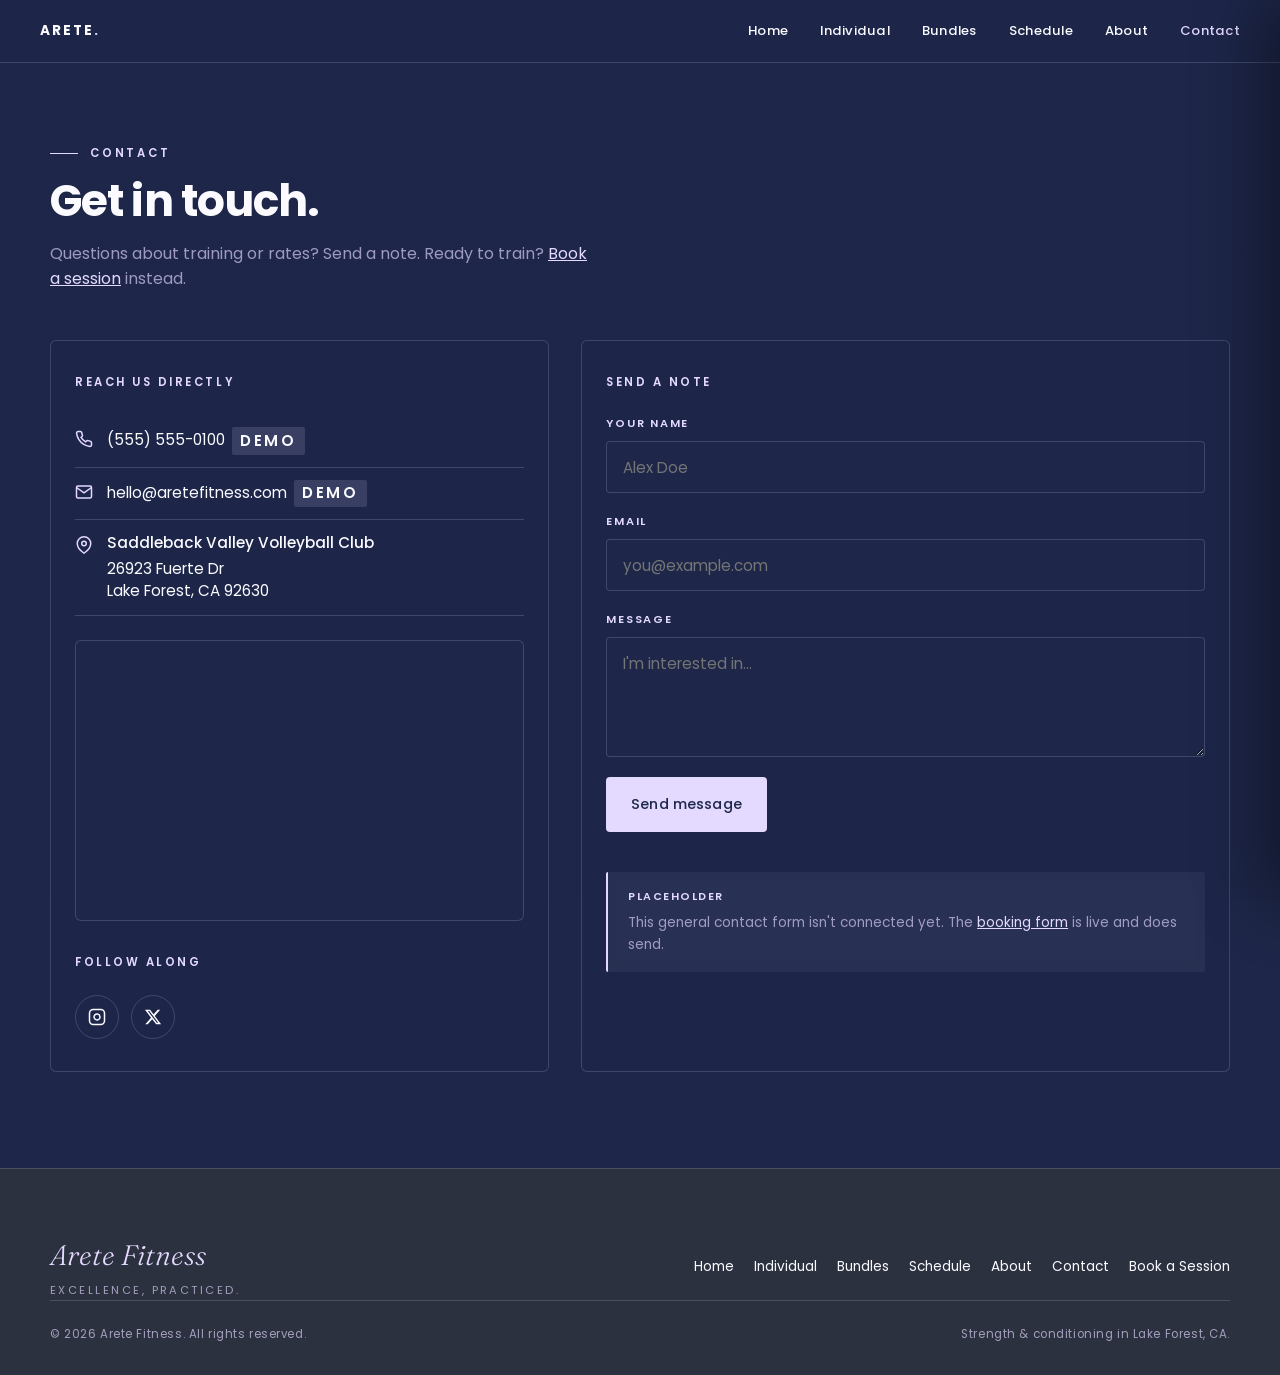
==== commit 68c5dc20: "Add files via upload" ====
--- a/index.html
+++ b/index.html
@@ -3,42 +3,38 @@
 <head>
 <meta charset="UTF-8">
 <meta name="viewport" content="width=device-width, initial-scale=1.0">
-<title>Arete Fitness — Strength &amp; Conditioning in Lake Forest, CA</title>
-<meta name="description" content="Small-group and 1-on-1 strength and conditioning coaching in Lake Forest, CA. Founded by Alex. Bundles, memberships, and drop-in sessions.">
-<link rel="canonical" href="https://www.aretefitness.com/">
+<title>Contact &amp; Location &mdash; Arete Fitness</title>
+<meta name="description" content="Get in touch with Arete Fitness. Located at 26923 Fuerte Dr, Lake Forest, CA 92630.">
+<link rel="canonical" href="https://www.aretefitness.com/contact.html">
 <meta name="robots" content="index, follow">
 
-<!-- Open Graph -->
 <meta property="og:type" content="website">
 <meta property="og:site_name" content="Arete Fitness">
-<meta property="og:title" content="Arete Fitness — Strength &amp; Conditioning in Lake Forest, CA">
-<meta property="og:description" content="Small-group and 1-on-1 strength and conditioning coaching in Lake Forest, CA. Founded by Alex. Bundles, memberships, and drop-in sessions.">
-<meta property="og:url" content="https://www.aretefitness.com/">
-<meta property="og:image" content="https://www.aretefitness.com/assets/hero.jpg">
+<meta property="og:title" content="Contact &amp; Location &mdash; Arete Fitness">
+<meta property="og:description" content="Get in touch with Arete Fitness. Located at 26923 Fuerte Dr, Lake Forest, CA 92630.">
+<meta property="og:url" content="https://www.aretefitness.com/contact.html">
+<meta property="og:image" content="https://www.aretefitness.com/assets/hero-1.jpg">
 <meta property="og:locale" content="en_US">
-
-<!-- Twitter -->
 <meta name="twitter:card" content="summary_large_image">
-<meta name="twitter:title" content="Arete Fitness — Strength &amp; Conditioning in Lake Forest, CA">
-<meta name="twitter:description" content="Small-group and 1-on-1 strength and conditioning coaching in Lake Forest, CA. Founded by Alex. Bundles, memberships, and drop-in sessions.">
-<meta name="twitter:image" content="https://www.aretefitness.com/assets/hero.jpg">
+<meta name="twitter:title" content="Contact &amp; Location &mdash; Arete Fitness">
+<meta name="twitter:description" content="Get in touch with Arete Fitness. Located at 26923 Fuerte Dr, Lake Forest, CA 92630.">
+<meta name="twitter:image" content="https://www.aretefitness.com/assets/hero-1.jpg">
 
 <link rel="preconnect" href="https://fonts.googleapis.com">
 <link rel="preconnect" href="https://fonts.gstatic.com" crossorigin>
 <link href="https://fonts.googleapis.com/css2?family=Poppins:wght@400;500;600;700&family=Fraunces:ital,opsz,wght@0,9..144,300..500;1,9..144,300..500&display=swap" rel="stylesheet">
 <link rel="stylesheet" href="styles.css">
-
 <script type="application/ld+json">
 {
   "@context": "https://schema.org",
   "@type": "ExerciseGym",
   "name": "Arete Fitness",
-  "description": "Small-group and 1-on-1 strength and conditioning coaching in Lake Forest, CA. Founded and coached by Alex.",
+  "description": "Small-group and 1-on-1 strength and conditioning coaching in Lake Forest, CA. Coached by Alex.",
   "url": "https://www.aretefitness.com/",
   "telephone": "+1-555-555-0100",
   "email": "hello@aretefitness.com",
-  "image": "https://www.aretefitness.com/assets/hero.jpg",
-  "priceRange": "$15-$350",
+  "image": "https://www.aretefitness.com/assets/hero-1.jpg",
+  "priceRange": "$40",
   "address": {
     "@type": "PostalAddress",
     "streetAddress": "26923 Fuerte Dr",
@@ -47,11 +43,7 @@
     "postalCode": "92630",
     "addressCountry": "US"
   },
-  "geo": {
-    "@type": "GeoCoordinates",
-    "latitude": 33.66061,
-    "longitude": -117.63655
-  },
+  "geo": { "@type": "GeoCoordinates", "latitude": 33.66061, "longitude": -117.63655 },
   "areaServed": "Lake Forest, CA",
   "sport": "Strength and Conditioning"
 }
@@ -61,12 +53,12 @@
 <nav class="nav" aria-label="Primary">
   <a class="logo" href="index.html" aria-label="Arete Fitness home">Arete<em>.</em></a>
   <div class="desktop-nav">
-    <a href="index.html" class="active">Home</a>
+    <a href="index.html">Home</a>
     <a href="individual-sessions.html">Individual</a>
     <a href="bundles.html">Bundles</a>
     <a href="schedule.html">Schedule</a>
     <a href="about.html">About</a>
-    <a href="contact.html">Contact</a>
+    <a href="contact.html" class="active">Contact</a>
   </div>
   <button class="menu-btn" onclick="openMenu()" aria-label="Open menu" aria-controls="mobileMenu">Menu</button>
 </nav>
@@ -75,149 +67,88 @@
 
 <aside class="mobile-menu" id="mobileMenu" aria-label="Mobile navigation">
   <button class="close-btn" onclick="closeMenu()" aria-label="Close menu">Close</button>
-  <a href="index.html" class="active">Home</a>
+  <a href="index.html">Home</a>
   <a href="individual-sessions.html">Individual Sessions</a>
   <a href="bundles.html">Bundles</a>
   <a href="schedule.html">Schedule</a>
   <a href="about.html">About</a>
-  <a href="contact.html">Contact</a>
+  <a href="contact.html" class="active">Contact</a>
+  <a href="book.html">Book a Session</a>
 </aside>
 <main>
-<section aria-label="Introduction">
-  <div class="hero">
-    <div class="hero-greek" aria-hidden="true">ἀρετή</div>
-    <div class="hero-inner content-max">
-      <div class="hero-primary">
-        <p class="eyebrow">Strength &amp; Conditioning</p>
-        <h1>Arete<br><em>Fitness</em></h1>
-        <p class="lead">Small-group and 1-on-1 coaching in Lake Forest that treats every session as practice — for a stronger body, a sharper mind, and the discipline that carries both.</p>
-        <div class="cta-row">
-          <a class="btn btn-primary" href="bundles.html">See Bundles <svg width="14" height="14" viewBox="0 0 24 24" fill="none" stroke="currentColor" stroke-width="2.5" aria-hidden="true"><path d="M5 12h14M13 5l7 7-7 7"/></svg></a>
-          <a class="btn btn-secondary" href="schedule.html">View Schedule</a>
+<section class="page-section" aria-label="Contact Arete Fitness">
+  <div class="content-max">
+    <div class="page-header">
+      <p class="section-eyebrow">Contact</p>
+      <h1 class="section-title">Get in touch.</h1>
+      <p class="section-lead">Questions about training or rates? Send a note. Ready to train? <a href="book.html?session=single" style="color:var(--periwinkle);">Book a session</a> instead.</p>
+    </div>
+
+    <div class="contact-grid">
+      <div class="contact-block">
+        <p class="contact-block-title">Reach us directly</p>
+        <div class="contact-item">
+          <svg width="18" height="18" viewBox="0 0 24 24" fill="none" stroke="currentColor" stroke-width="2" aria-hidden="true"><path d="M22 16.92v3a2 2 0 0 1-2.18 2 19.79 19.79 0 0 1-8.63-3.07 19.5 19.5 0 0 1-6-6 19.79 19.79 0 0 1-3.07-8.67A2 2 0 0 1 4.11 2h3a2 2 0 0 1 2 1.72 12.84 12.84 0 0 0 .7 2.81 2 2 0 0 1-.45 2.11L8.09 9.91a16 16 0 0 0 6 6l1.27-1.27a2 2 0 0 1 2.11-.45 12.84 12.84 0 0 0 2.81.7A2 2 0 0 1 22 16.92z"/></svg>
+          <a href="tel:+15555550100">(555) 555-0100<span class="placeholder-badge">demo</span></a>
+        </div>
+        <div class="contact-item">
+          <svg width="18" height="18" viewBox="0 0 24 24" fill="none" stroke="currentColor" stroke-width="2" aria-hidden="true"><path d="M4 4h16c1.1 0 2 .9 2 2v12c0 1.1-.9 2-2 2H4c-1.1 0-2-.9-2-2V6c0-1.1.9-2 2-2z"/><polyline points="22,6 12,13 2,6"/></svg>
+          <a href="mailto:hello@aretefitness.com">hello@aretefitness.com<span class="placeholder-badge">demo</span></a>
+        </div>
+        <div class="contact-item">
+          <svg width="18" height="18" viewBox="0 0 24 24" fill="none" stroke="currentColor" stroke-width="2" aria-hidden="true"><path d="M21 10c0 7-9 13-9 13s-9-6-9-13a9 9 0 0 1 18 0z"/><circle cx="12" cy="10" r="3"/></svg>
+          <span>
+            <span class="venue-name">Saddleback Valley Volleyball Club</span>
+            26923 Fuerte Dr<br>
+            Lake Forest, CA 92630
+          </span>
+        </div>
+
+        <div class="contact-map-block">
+          <div class="map-embed">
+            <iframe src="https://www.google.com/maps/embed?pb=!1m18!1m12!1m3!1d15756.820839464606!2d-117.63655254147321!3d33.66061461224978!2m3!1f0!2f0!3f0!3m2!1i1024!2i768!4f13.1!3m3!1m2!1s0x80dce9d74f8bfab7%3A0x3d95651aeee42cab!2sSaddleback%20Valley%20Volleyball%20Club!5e1!3m2!1sen!2sus!4v1783017865404!5m2!1sen!2sus" loading="lazy" referrerpolicy="strict-origin-when-cross-origin" title="Arete Fitness location map" allowfullscreen></iframe>
+          </div>
+        </div>
+
+        <p class="contact-block-title" style="margin-top: 2rem;">Follow along</p>
+        <div class="social-links">
+          <a href="#" aria-label="Instagram (not yet connected)">
+            <svg viewBox="0 0 24 24" fill="none" stroke="currentColor" stroke-width="2" aria-hidden="true"><rect x="2" y="2" width="20" height="20" rx="5"/><path d="M16 11.37A4 4 0 1 1 12.63 8 4 4 0 0 1 16 11.37z"/><line x1="17.5" y1="6.5" x2="17.51" y2="6.5"/></svg>
+          </a>
+          <a href="#" aria-label="X / Twitter (not yet connected)">
+            <svg viewBox="0 0 24 24" fill="currentColor" stroke="none" aria-hidden="true"><path d="M18.244 2.25h3.308l-7.227 8.26 8.502 11.24H16.17l-5.214-6.817L4.99 21.75H1.68l7.73-8.835L1.254 2.25H8.08l4.713 6.231zm-1.161 17.52h1.833L7.084 4.126H5.117z"/></svg>
+          </a>
         </div>
       </div>
-      <div class="hero-secondary">
-        <div class="hero-definition">
-          <p class="hero-def-word">ar·<em>ete</em></p>
-          <p class="hero-def-pronounce">/ ˈar-eh-tay /  ·  noun, from the Greek</p>
-          <p class="hero-def-part">Meaning</p>
-          <p class="hero-def-meaning">The pursuit of <em>excellence</em> in whatever it is you do. The idea that showing up, over and over, closer to your fullest capacity — is the point.</p>
+
+      <div class="contact-block">
+        <p class="contact-block-title">Send a note</p>
+        <div class="contact-form-row">
+          <label for="c-name">Your name</label>
+          <input id="c-name" type="text" placeholder="Alex Doe">
         </div>
-      </div>
-    </div>
-  </div>
+        <div class="contact-form-row">
+          <label for="c-email">Email</label>
+          <input id="c-email" type="email" placeholder="you@example.com">
+        </div>
+        <div class="contact-form-row">
+          <label for="c-msg">Message</label>
+          <textarea id="c-msg" placeholder="I'm interested in..."></textarea>
+        </div>
+        <button class="btn btn-primary" type="button" onclick="alert('This contact form is a placeholder. To book a session, use the Book a Session page.')">Send message</button>
 
-  <!-- ============================================================ -->
-  <!-- TEMPORARY: Setup-instructions button for Alex.               -->
-  <!-- DELETE THIS ENTIRE <div class="setup-band"> BLOCK before     -->
-  <!-- the site goes live to the public. See README.                -->
-  <!-- ============================================================ -->
-  <div class="setup-band">
-    <div class="setup-band-inner">
-      <span class="setup-band-tag">For Alex — temporary</span>
-      <h2>Website setup instructions</h2>
-      <p>Step-by-step guide for getting payments, booking, calendar, and referrals live. This button is only here so everything's in one link — it comes down before launch.</p>
-      <a class="btn btn-primary" href="arete-setup-instructions.html">
-        Open setup guide <svg width="14" height="14" viewBox="0 0 24 24" fill="none" stroke="currentColor" stroke-width="2.5" aria-hidden="true"><path d="M5 12h14M13 5l7 7-7 7"/></svg>
-      </a>
-    </div>
-  </div>
-
-  <div class="preview-section">
-    <div class="content-max">
-      <div class="preview-header">
-        <p class="section-eyebrow">Programs</p>
-        <h2 class="section-title">Two ways to train.</h2>
-        <p class="section-lead">Both use the same strength &amp; conditioning foundation. The difference is how much room the room gives you.</p>
-      </div>
-
-      <div class="programs-grid">
-        <article class="program-card">
-          <p class="program-label">1-on-1</p>
-          <h3 class="program-title">Private training</h3>
-          <p class="program-desc">Fully customized programming, undivided attention, honest feedback every rep. Best if you're rehabbing, competing, or want the fastest possible progression.</p>
-          <ul class="program-list">
-            <li>Individualized programming</li>
-            <li>Undivided coaching attention</li>
-            <li>Flexible scheduling</li>
-            <li>Movement assessment included</li>
-          </ul>
-          <a class="btn btn-primary" href="individual-sessions.html">See individual rates <svg width="14" height="14" viewBox="0 0 24 24" fill="none" stroke="currentColor" stroke-width="2.5" aria-hidden="true"><path d="M5 12h14M13 5l7 7-7 7"/></svg></a>
-        </article>
-
-        <article class="program-card">
-          <p class="program-label">Group</p>
-          <h3 class="program-title">Small-group training</h3>
-          <p class="program-desc">Structured sessions in a small cohort. Same programming principles, priced for people who train consistently and like company on the platform.</p>
-          <ul class="program-list">
-            <li>Coached small-group sessions</li>
-            <li>Structured weekly programming</li>
-            <li>Fixed session times</li>
-            <li>Community of consistent trainees</li>
-          </ul>
-          <a class="btn btn-primary" href="bundles.html">See bundles <svg width="14" height="14" viewBox="0 0 24 24" fill="none" stroke="currentColor" stroke-width="2.5" aria-hidden="true"><path d="M5 12h14M13 5l7 7-7 7"/></svg></a>
-        </article>
-      </div>
-    </div>
-  </div>
-
-  <div class="preview-section">
-    <div class="content-max">
-      <div class="preview-header">
-        <p class="section-eyebrow">Bundles</p>
-      </div>
-
-      <div class="tier-preview-list">
-        <a class="tier-preview-item" href="bundles.html" style="text-decoration:none;">
-          <div class="tier-preview-left">
-            <span class="tier-preview-label">Starter</span>
-            <span class="tier-preview-name">4 sessions</span>
-          </div>
-          <div class="tier-preview-price">$130</div>
-        </a>
-        <a class="tier-preview-item" href="bundles.html" style="text-decoration:none;">
-          <div class="tier-preview-left">
-            <span class="tier-preview-label">Committed</span>
-            <span class="tier-preview-name">8 sessions</span>
-          </div>
-          <div class="tier-preview-price">$245</div>
-        </a>
-        <a class="tier-preview-item" href="bundles.html" style="text-decoration:none;">
-          <div class="tier-preview-left">
-            <span class="tier-preview-label">Best per session</span>
-            <span class="tier-preview-name">12 sessions</span>
-          </div>
-          <div class="tier-preview-price">$350</div>
-        </a>
-      </div>
-
-      <div class="preview-cta-row">
-        <a class="btn btn-secondary" href="bundles.html">See all bundles <svg width="14" height="14" viewBox="0 0 24 24" fill="none" stroke="currentColor" stroke-width="2.5" aria-hidden="true"><path d="M5 12h14M13 5l7 7-7 7"/></svg></a>
+        <div class="placeholder-note">
+          <strong>Placeholder</strong>
+          This general contact form isn't connected yet. The <a href="book.html?session=single" style="color:var(--periwinkle);">booking form</a> is live and does send.
+        </div>
       </div>
     </div>
   </div>
 </section>
 </main>
-
 <footer class="footer">
   <div class="content-max">
     <div class="footer-inner">
-
-      <div class="footer-map-wrapper">
-        <div class="footer-map-label">Where to find us</div>
-        <div class="map-embed footer-map">
-          <iframe
-            src="https://www.google.com/maps/embed?pb=!1m18!1m12!1m3!1d15756.820839464606!2d-117.63655254147321!3d33.66061461224978!2m3!1f0!2f0!3f0!3m2!1i1024!2i768!4f13.1!3m3!1m2!1s0x80dce9d74f8bfab7%3A0x3d95651aeee42cab!2sSaddleback%20Valley%20Volleyball%20Club!5e1!3m2!1sen!2sus!4v1783017865404!5m2!1sen!2sus"
-            loading="lazy"
-            referrerpolicy="strict-origin-when-cross-origin"
-            title="Arete Fitness location map"
-            allowfullscreen></iframe>
-        </div>
-        <div class="footer-map-address">
-          <strong>Saddleback Valley Volleyball Club</strong><br>
-          26923 Fuerte Dr, Lake Forest, CA 92630
-        </div>
-      </div>
 
       <div class="footer-meta">
         <div>
@@ -231,6 +162,7 @@
           <a href="schedule.html">Schedule</a>
           <a href="about.html">About</a>
           <a href="contact.html">Contact</a>
+          <a href="book.html">Book a Session</a>
         </div>
       </div>
 
@@ -253,9 +185,7 @@
   document.getElementById('menuOverlay').classList.remove('open');
   document.body.style.overflow = '';
 }
-document.addEventListener('keydown', function(e) {
-  if (e.key === 'Escape') closeMenu();
-});
+document.addEventListener('keydown', function (e) { if (e.key === 'Escape') closeMenu(); });
 </script>
 
 </body>
--- a/styles.css
+++ b/styles.css
@@ -1,5 +1,5 @@
 :root {
-  --hero-bg: url("assets/hero.jpg");
+  --hero-bg: url("assets/backdrop.jpg");
   --jet-black: #30343f;
   --ghost-white: #fafaff;
   --periwinkle: #e4d9ff;
@@ -114,7 +114,7 @@
   padding: 7rem 1.5rem 3rem;
   display: flex; flex-direction: column; justify-content: center;
   overflow: hidden;
-  background: transparent;
+  background: var(--space-indigo);
 }
 .hero-greek {
   position: absolute;
@@ -127,9 +127,9 @@
   letter-spacing: -0.02em;
   line-height: 0.9;
   user-select: none; pointer-events: none;
-  z-index: 0;
-}
-.hero-inner { position: relative; z-index: 1; }
+  z-index: 2;
+}
+.hero-inner { position: relative; z-index: 2; }
 .hero-primary { display: flex; flex-direction: column; }
 .hero-secondary { display: flex; margin-top: 2rem; }
 .eyebrow {
@@ -219,40 +219,6 @@
 .btn-secondary:hover { border-color: var(--periwinkle); background: rgba(228, 217, 255, 0.1); }
 .btn svg { flex-shrink: 0; }
 
-/* ---------- SETUP-INSTRUCTIONS TEMPORARY BANNER ---------- */
-.setup-band {
-  padding: 3.5rem 1.5rem;
-  border-top: 1px solid var(--peri-hair);
-  display: flex;
-  justify-content: center;
-}
-.setup-band-inner {
-  max-width: 620px;
-  width: 100%;
-  text-align: center;
-  background: rgba(39, 52, 105, 0.75);
-  border: 1.5px dashed var(--periwinkle);
-  border-radius: 8px;
-  padding: 2.25rem 1.75rem;
-  backdrop-filter: blur(10px);
-  -webkit-backdrop-filter: blur(10px);
-}
-.setup-band-tag {
-  display: inline-block;
-  font-size: 0.6rem; letter-spacing: 0.22em; text-transform: uppercase;
-  color: var(--space-indigo); font-weight: 700;
-  background: var(--periwinkle);
-  padding: 0.3rem 0.65rem; border-radius: 2px;
-  margin-bottom: 1rem;
-}
-.setup-band-inner h2 { font-size: 1.4rem; margin-bottom: 0.5rem; }
-.setup-band-inner p {
-  color: var(--peri-dim); font-size: 0.92rem;
-  margin-bottom: 1.5rem; max-width: 46ch;
-  margin-left: auto; margin-right: auto;
-}
-
-/* ---------- PAGE SECTIONS ---------- */
 .page-section {
   padding: 7rem 1.5rem 5rem;
   min-height: 100vh; min-height: 100dvh;
@@ -576,17 +542,21 @@
 /* ---------- ABOUT ---------- */
 .about-cols { display: flex; flex-direction: column; gap: 2.5rem; }
 .coach-portrait {
-  aspect-ratio: 4 / 5;
-  background:
-    radial-gradient(ellipse at 30% 20%, rgba(228, 217, 255, 0.2), transparent 60%),
-    linear-gradient(135deg, var(--twilight-indigo), var(--space-indigo));
-  border: 1px solid var(--peri-hair);
-  border-radius: 6px;
-  display: flex; align-items: flex-end;
-  padding: 1.5rem;
-  color: var(--peri-dim);
-  font-size: 0.7rem; letter-spacing: 0.18em; text-transform: uppercase; font-weight: 600;
-  max-width: 460px;
+  aspect-ratio: 3 / 4;
+  max-width: 340px;
+  width: 100%;
+  border: 1px solid var(--peri-hair);
+  border-radius: 6px;
+  overflow: hidden;
+  background: var(--twilight-indigo);
+  box-shadow: 0 12px 40px rgba(0, 0, 0, 0.35);
+}
+.coach-portrait img {
+  width: 100%;
+  height: 100%;
+  object-fit: cover;
+  object-position: center top;
+  display: block;
 }
 .coach-content {
   background: rgba(30, 39, 73, 0.55);
@@ -742,7 +712,6 @@
   .hero { padding: 8rem 2.5rem 4rem; }
   .page-section { padding: 9rem 2.5rem 6rem; }
   .preview-section { padding: 7rem 2.5rem; }
-  .setup-band { padding: 5rem 2.5rem; }
   .footer { padding: 4rem 2.5rem 2rem; }
 
   .desktop-nav { display: flex; gap: 2rem; align-items: center; }
@@ -784,3 +753,262 @@
   .footer-map { height: 260px; }
   .hero-inner { gap: 4rem; grid-template-columns: 1.4fr 1fr; }
 }
+
+
+/* ============================================================
+   HERO SLIDESHOW
+   Three slides that pan top -> bottom, then crossfade.
+   Each layer is 140% of the hero's height, so there is always
+   vertical room to travel. background-size:cover guarantees the
+   frame is filled edge to edge at every aspect ratio — there is
+   no scenario that produces blank space at the sides.
+   ============================================================ */
+.hero-slides {
+  position: absolute;
+  inset: 0;
+  z-index: 0;
+  overflow: hidden;
+}
+.hero-slide {
+  position: absolute;
+  top: 0;
+  left: 0;
+  width: 100%;
+  height: 140%;
+  background-size: cover;
+  background-position: center center;
+  background-repeat: no-repeat;
+  will-change: transform, opacity;
+  transform: translateZ(0);
+}
+.hero-slide-1 {
+  background-image: url("assets/hero-1.jpg");
+  opacity: 1;
+  animation: heroFade1 27s linear infinite, heroPan1 27s linear infinite;
+}
+.hero-slide-2 {
+  background-image: url("assets/hero-2.jpg");
+  opacity: 0;
+  animation: heroFade2 27s linear infinite, heroPan2 27s linear infinite;
+}
+.hero-slide-3 {
+  background-image: url("assets/hero-3.jpg");
+  opacity: 0;
+  animation: heroFade3 27s linear infinite, heroPan3 27s linear infinite;
+}
+
+/* Fixed to the viewport, so it does not travel with the slides */
+.hero-overlay {
+  position: absolute;
+  inset: 0;
+  z-index: 1;
+  pointer-events: none;
+  background: linear-gradient(
+    180deg,
+    rgba(30, 39, 73, 0.52) 0%,
+    rgba(30, 39, 73, 0.60) 45%,
+    rgba(30, 39, 73, 0.88) 90%,
+    var(--space-indigo) 100%
+  );
+}
+
+/* Each slide owns a 9s slot of the 27s cycle; fades last ~2s. */
+@keyframes heroFade1 {
+  0%, 25.93% { opacity: 1; }
+  33.33%     { opacity: 0; }
+  92.59%     { opacity: 0; }
+  100%       { opacity: 1; }
+}
+@keyframes heroFade2 {
+  0%, 25.93%     { opacity: 0; }
+  33.33%, 59.26% { opacity: 1; }
+  66.67%, 100%   { opacity: 0; }
+}
+@keyframes heroFade3 {
+  0%, 59.26%     { opacity: 0; }
+  66.67%, 92.59% { opacity: 1; }
+  100%           { opacity: 0; }
+}
+
+/* -28.571% of a 140%-tall layer lands exactly on its bottom edge.
+   The reset to 0 happens on the frame after the slide is invisible. */
+@keyframes heroPan1 {
+  0%      { transform: translateY(0); }
+  33.33%  { transform: translateY(-28.571%); }
+  33.34%  { transform: translateY(0); }
+  100%    { transform: translateY(0); }
+}
+@keyframes heroPan2 {
+  0%, 33.33% { transform: translateY(0); }
+  66.67%     { transform: translateY(-28.571%); }
+  66.68%     { transform: translateY(0); }
+  100%       { transform: translateY(0); }
+}
+@keyframes heroPan3 {
+  0%, 66.67% { transform: translateY(0); }
+  100%       { transform: translateY(-28.571%); }
+}
+
+/* Motion-sensitive visitors get a single still frame. */
+@media (prefers-reduced-motion: reduce) {
+  .hero-slide-1 { opacity: 1; }
+  .hero-slide-2,
+  .hero-slide-3 { opacity: 0; }
+}
+
+/* ============================================================
+   COMING SOON  (unavailable sessions / bundles)
+   ============================================================ */
+.is-coming-soon { opacity: 0.6; }
+.is-coming-soon:hover { border-color: var(--peri-hair); transform: none; }
+.is-coming-soon .rate-price,
+.is-coming-soon .bundle-amount,
+.is-coming-soon .membership-amount {
+  color: var(--peri-dim);
+  text-decoration: line-through;
+  text-decoration-color: rgba(228, 217, 255, 0.55);
+  text-decoration-thickness: 2px;
+}
+.is-coming-soon .bundle-was { display: none; }
+.coming-soon-badge {
+  display: inline-block;
+  align-self: flex-start;
+  font-size: 0.62rem;
+  letter-spacing: 0.22em;
+  text-transform: uppercase;
+  font-weight: 700;
+  color: var(--periwinkle);
+  border: 1px solid var(--periwinkle);
+  padding: 0.55rem 0.9rem;
+  border-radius: 3px;
+}
+
+/* Clickable group-discount tiles */
+a.discount-tile { text-decoration: none; }
+a.discount-tile:hover { transform: translateY(-2px); }
+.discount-tile { transition: border-color 0.25s ease, transform 0.25s ease; }
+.discount-cta {
+  font-size: 0.62rem;
+  letter-spacing: 0.18em;
+  text-transform: uppercase;
+  color: var(--periwinkle);
+  font-weight: 600;
+  margin-top: 0.35rem;
+}
+
+/* Single-perk referral card */
+.referral-card.single { text-align: center; }
+@media (min-width: 768px) {
+  .referral-card.single { flex-direction: column; }
+}
+
+
+/* ============================================================
+   BOOKING FORM PAGE
+   ============================================================ */
+.form-wrap { max-width: 760px; margin: 0 auto; width: 100%; }
+.form-shell {
+  background: rgba(30, 39, 73, 0.6);
+  border: 1px solid var(--peri-hair);
+  border-radius: 8px;
+  padding: 1.75rem 1.25rem;
+  backdrop-filter: blur(10px);
+  -webkit-backdrop-filter: blur(10px);
+}
+.pay-notice {
+  display: flex; align-items: flex-start; gap: 0.9rem;
+  padding: 1.15rem 1.25rem;
+  background: rgba(228, 217, 255, 0.07);
+  border: 1px solid var(--peri-hair);
+  border-left: 2px solid var(--periwinkle);
+  border-radius: 4px;
+  margin-bottom: 2rem;
+}
+.pay-notice svg { color: var(--periwinkle); flex-shrink: 0; margin-top: 0.2rem; }
+.pay-notice-body { min-width: 0; }
+.pay-notice-title {
+  font-size: 0.68rem; letter-spacing: 0.18em; text-transform: uppercase;
+  color: var(--periwinkle); font-weight: 600; margin-bottom: 0.35rem;
+}
+.pay-notice p { font-size: 0.9rem; color: var(--peri-dim); margin: 0; line-height: 1.55; }
+
+.form-group { border: none; padding: 0; margin: 0 0 2.25rem; }
+.form-group:last-of-type { margin-bottom: 1.75rem; }
+.form-group legend {
+  padding: 0; margin-bottom: 0.35rem;
+  font-family: 'Poppins', sans-serif;
+  font-size: 0.68rem; letter-spacing: 0.2em; text-transform: uppercase;
+  color: var(--periwinkle); font-weight: 600;
+}
+.form-group-note {
+  font-size: 0.85rem; color: var(--peri-dim);
+  margin-bottom: 1.25rem; padding-bottom: 1rem;
+  border-bottom: 1px solid var(--peri-hair);
+}
+.field-row { display: flex; flex-direction: column; gap: 1.1rem; margin-bottom: 1.1rem; }
+.field-row:last-child { margin-bottom: 0; }
+.field { display: flex; flex-direction: column; gap: 0.45rem; min-width: 0; }
+.field label { font-size: 0.8rem; font-weight: 500; color: var(--ghost-white); }
+.field .req { color: var(--periwinkle); margin-left: 0.15rem; }
+.field .hint { font-size: 0.75rem; color: var(--peri-dim); font-weight: 400; }
+.field input, .field select, .field textarea {
+  background: rgba(30, 39, 73, 0.85);
+  border: 1px solid var(--peri-hair);
+  border-radius: 4px;
+  padding: 0.85rem 1rem;
+  color: var(--ghost-white);
+  font-family: 'Poppins', sans-serif;
+  font-size: 1rem;
+  width: 100%;
+  transition: border-color 0.2s ease, background 0.2s ease;
+  -webkit-appearance: none;
+  appearance: none;
+}
+.field input::placeholder, .field textarea::placeholder { color: rgba(228, 217, 255, 0.4); }
+.field input:focus, .field select:focus, .field textarea:focus {
+  outline: none; border-color: var(--periwinkle); background: rgba(30, 39, 73, 0.95);
+}
+.field textarea { resize: vertical; min-height: 110px; line-height: 1.6; }
+.select-wrap { position: relative; }
+.select-wrap::after {
+  content: ''; position: absolute; right: 1rem; top: 50%;
+  width: 8px; height: 8px;
+  border-right: 1.5px solid var(--periwinkle);
+  border-bottom: 1.5px solid var(--periwinkle);
+  transform: translateY(-70%) rotate(45deg);
+  pointer-events: none;
+}
+.field select { padding-right: 2.5rem; cursor: pointer; }
+.field select option { background: var(--space-indigo); color: var(--ghost-white); }
+.field select option:disabled { color: rgba(228, 217, 255, 0.35); }
+
+.form-actions {
+  padding-top: 1.5rem; border-top: 1px solid var(--peri-hair);
+  display: flex; flex-direction: column; gap: 1rem;
+}
+.form-actions .btn { width: 100%; padding: 1.1rem 1.5rem; }
+.form-fineprint { font-size: 0.8rem; color: var(--peri-dim); text-align: center; line-height: 1.5; }
+
+.hp-field {
+  position: absolute !important; left: -9999px !important;
+  width: 1px; height: 1px; overflow: hidden;
+}
+.form-status {
+  display: none; padding: 1.5rem; border-radius: 6px;
+  margin-bottom: 1.75rem; border: 1px solid;
+}
+.form-status.show { display: block; }
+.form-status h2 { font-size: 1.2rem; margin-bottom: 0.4rem; color: var(--ghost-white); }
+.form-status p { font-size: 0.92rem; margin: 0; line-height: 1.6; color: rgba(250, 250, 255, 0.85); }
+.form-status.success { background: rgba(107, 171, 119, 0.14); border-color: rgba(107, 171, 119, 0.6); }
+.form-status.error { background: rgba(224, 161, 90, 0.14); border-color: rgba(224, 161, 90, 0.6); }
+.form-shell.is-submitting { opacity: 0.6; pointer-events: none; }
+
+@media (min-width: 640px) {
+  .form-shell { padding: 2.5rem 2.25rem; }
+  .field-row.two-up { flex-direction: row; gap: 1.25rem; }
+  .field-row.two-up .field { flex: 1; }
+  .form-actions { flex-direction: row; align-items: center; justify-content: space-between; gap: 1.5rem; }
+  .form-actions .btn { width: auto; flex-shrink: 0; }
+  .form-fineprint { text-align: left; }
+}
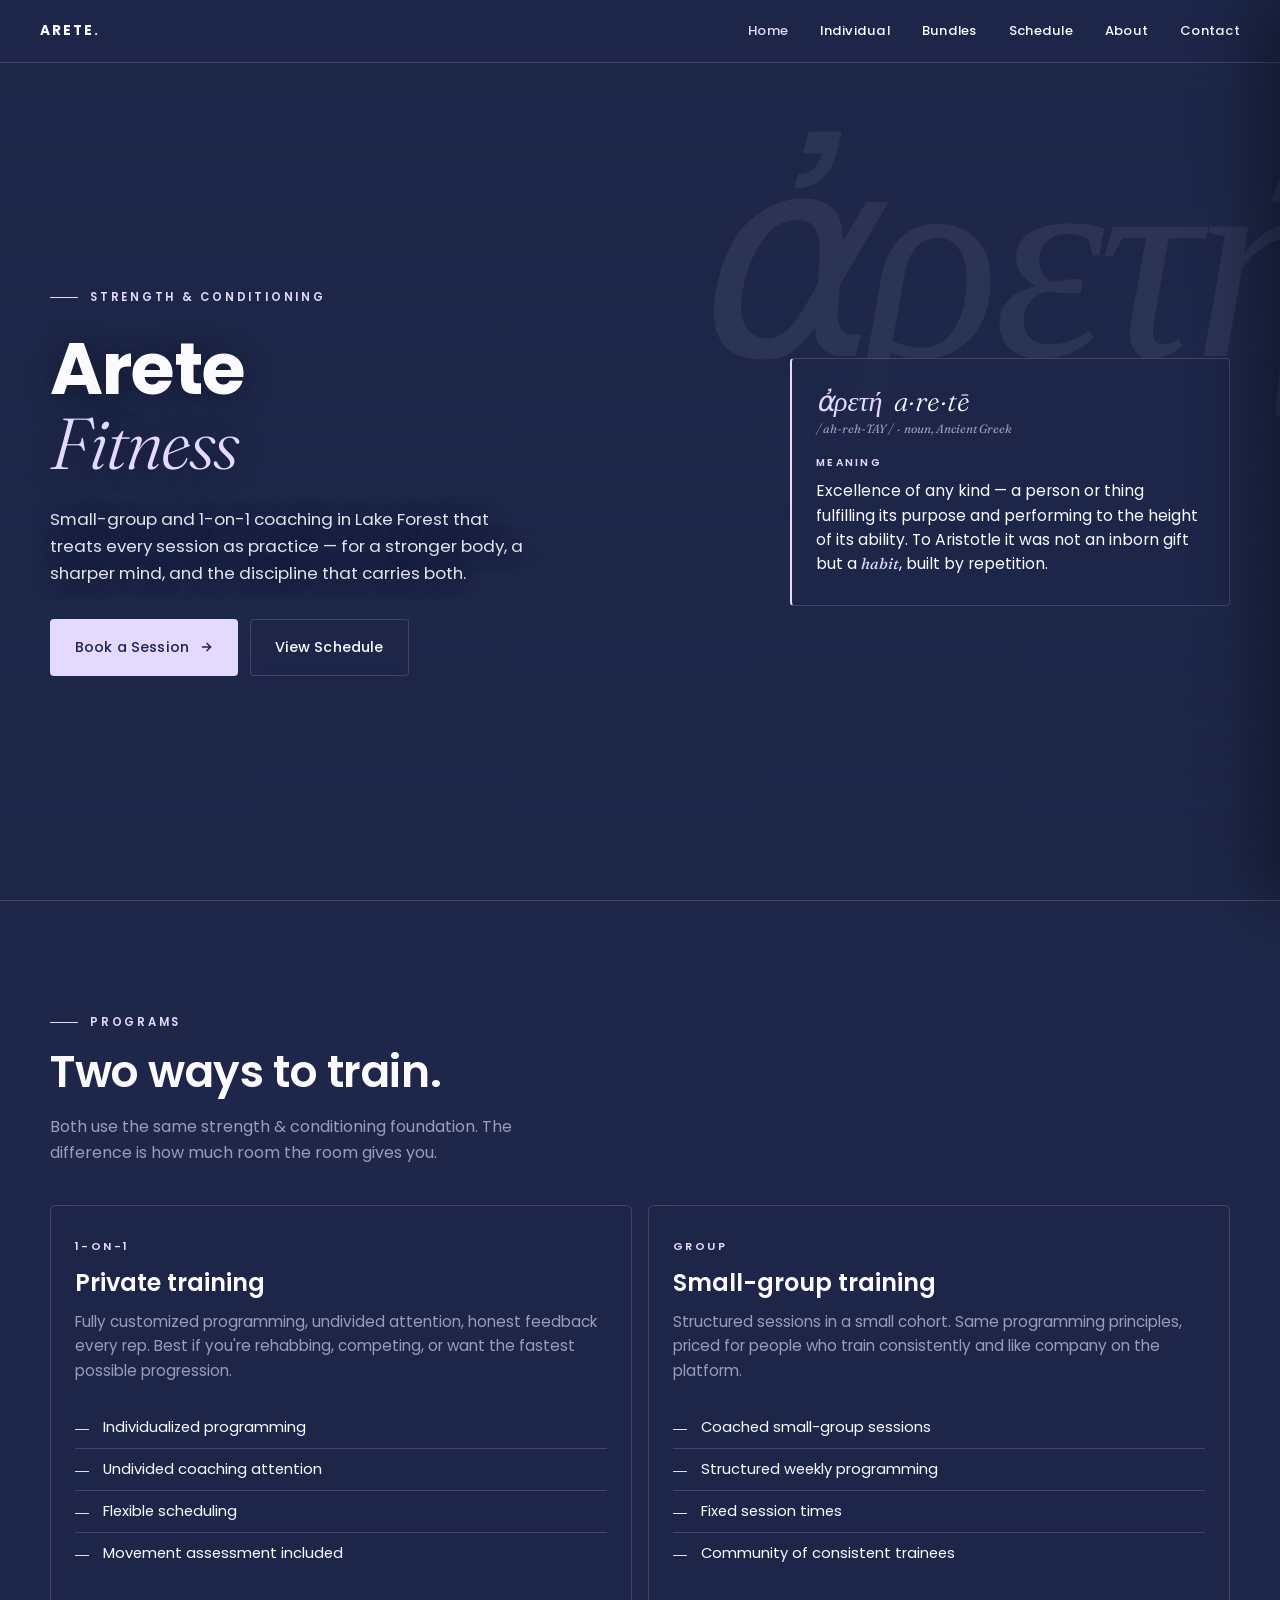
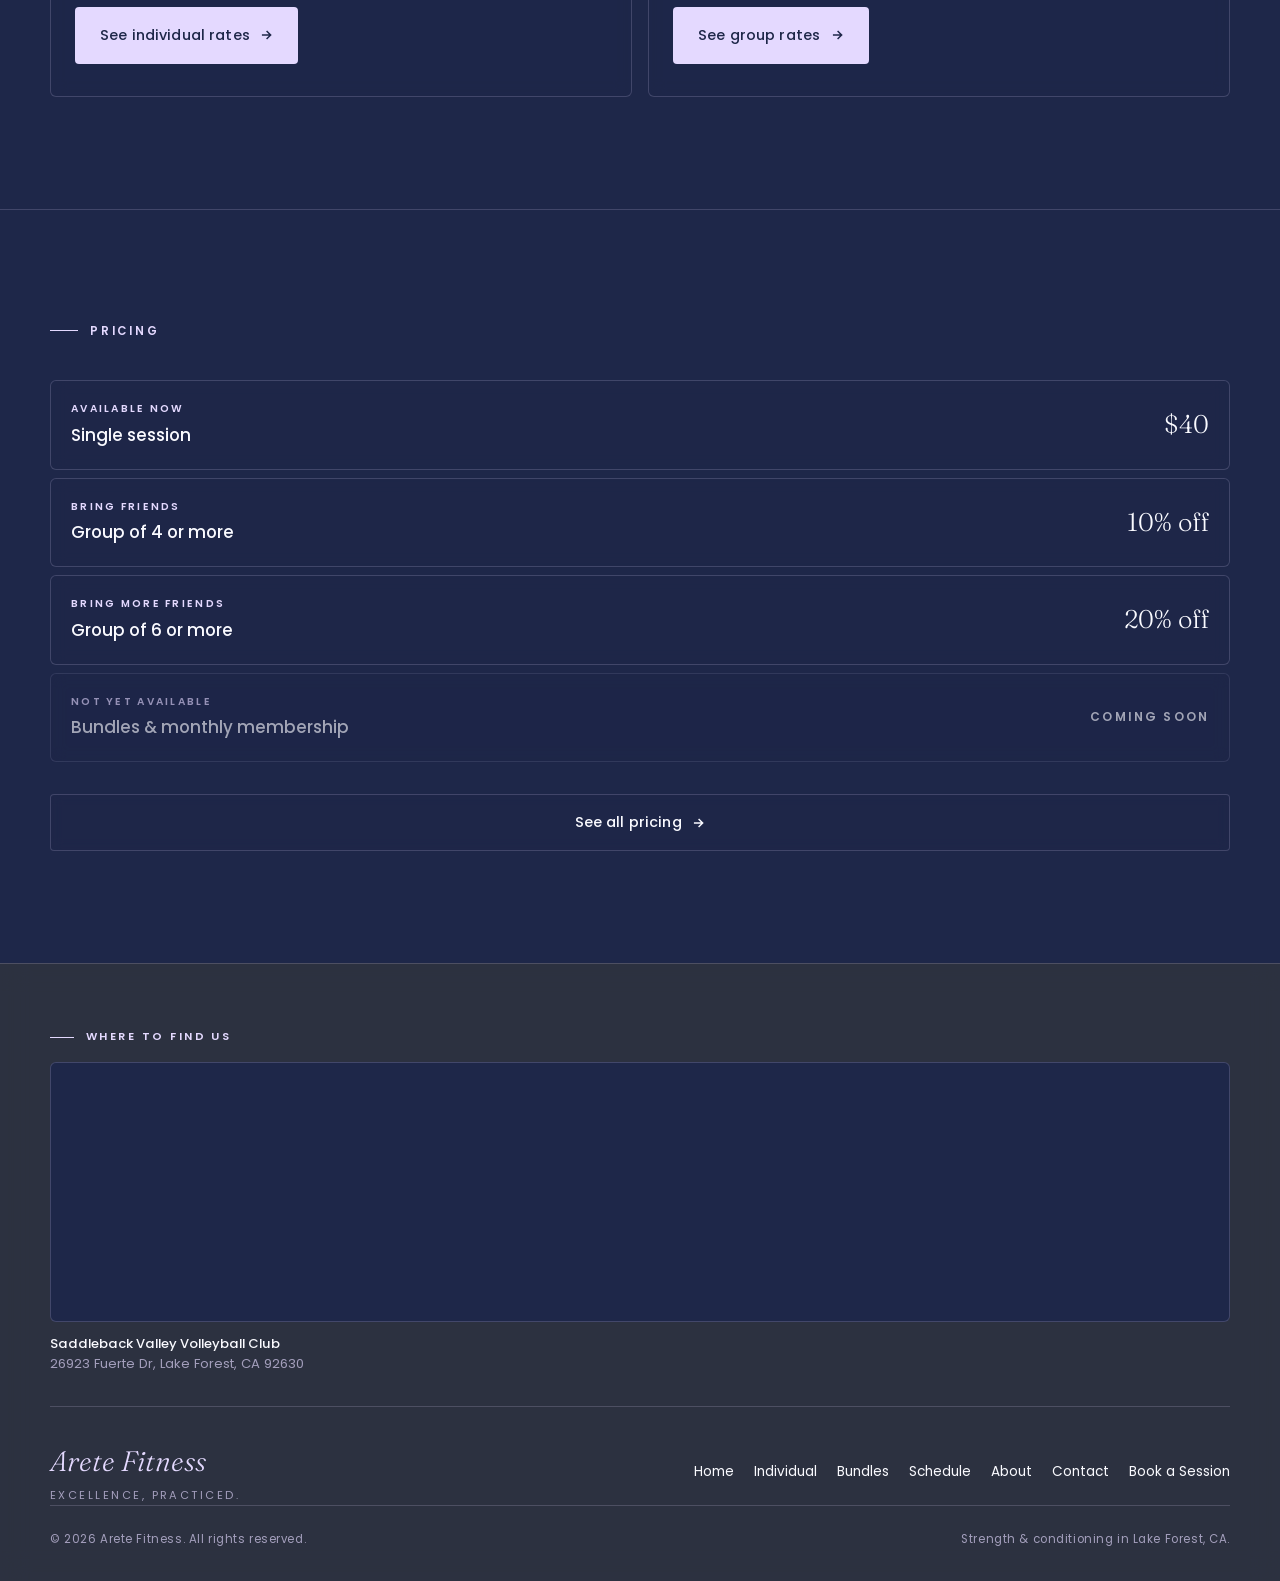
==== commit efa4af8c: "Add files via upload" ====
--- a/index.html
+++ b/index.html
@@ -3,21 +3,21 @@
 <head>
 <meta charset="UTF-8">
 <meta name="viewport" content="width=device-width, initial-scale=1.0">
-<title>Contact &amp; Location &mdash; Arete Fitness</title>
-<meta name="description" content="Get in touch with Arete Fitness. Located at 26923 Fuerte Dr, Lake Forest, CA 92630.">
-<link rel="canonical" href="https://www.aretefitness.com/contact.html">
+<title>Arete Fitness &mdash; Strength &amp; Conditioning in Lake Forest, CA</title>
+<meta name="description" content="Small-group and 1-on-1 strength and conditioning coaching in Lake Forest, CA. Coached by Alex. Single sessions $40, group discounts available.">
+<link rel="canonical" href="https://www.aretefitness.com/">
 <meta name="robots" content="index, follow">
 
 <meta property="og:type" content="website">
 <meta property="og:site_name" content="Arete Fitness">
-<meta property="og:title" content="Contact &amp; Location &mdash; Arete Fitness">
-<meta property="og:description" content="Get in touch with Arete Fitness. Located at 26923 Fuerte Dr, Lake Forest, CA 92630.">
-<meta property="og:url" content="https://www.aretefitness.com/contact.html">
+<meta property="og:title" content="Arete Fitness &mdash; Strength &amp; Conditioning in Lake Forest, CA">
+<meta property="og:description" content="Small-group and 1-on-1 strength and conditioning coaching in Lake Forest, CA. Coached by Alex. Single sessions $40, group discounts available.">
+<meta property="og:url" content="https://www.aretefitness.com/">
 <meta property="og:image" content="https://www.aretefitness.com/assets/hero-1.jpg">
 <meta property="og:locale" content="en_US">
 <meta name="twitter:card" content="summary_large_image">
-<meta name="twitter:title" content="Contact &amp; Location &mdash; Arete Fitness">
-<meta name="twitter:description" content="Get in touch with Arete Fitness. Located at 26923 Fuerte Dr, Lake Forest, CA 92630.">
+<meta name="twitter:title" content="Arete Fitness &mdash; Strength &amp; Conditioning in Lake Forest, CA">
+<meta name="twitter:description" content="Small-group and 1-on-1 strength and conditioning coaching in Lake Forest, CA. Coached by Alex. Single sessions $40, group discounts available.">
 <meta name="twitter:image" content="https://www.aretefitness.com/assets/hero-1.jpg">
 
 <link rel="preconnect" href="https://fonts.googleapis.com">
@@ -53,12 +53,12 @@
 <nav class="nav" aria-label="Primary">
   <a class="logo" href="index.html" aria-label="Arete Fitness home">Arete<em>.</em></a>
   <div class="desktop-nav">
-    <a href="index.html">Home</a>
+    <a href="index.html" class="active">Home</a>
     <a href="individual-sessions.html">Individual</a>
     <a href="bundles.html">Bundles</a>
     <a href="schedule.html">Schedule</a>
     <a href="about.html">About</a>
-    <a href="contact.html" class="active">Contact</a>
+    <a href="contact.html">Contact</a>
   </div>
   <button class="menu-btn" onclick="openMenu()" aria-label="Open menu" aria-controls="mobileMenu">Menu</button>
 </nav>
@@ -67,80 +67,124 @@
 
 <aside class="mobile-menu" id="mobileMenu" aria-label="Mobile navigation">
   <button class="close-btn" onclick="closeMenu()" aria-label="Close menu">Close</button>
-  <a href="index.html">Home</a>
+  <a href="index.html" class="active">Home</a>
   <a href="individual-sessions.html">Individual Sessions</a>
   <a href="bundles.html">Bundles</a>
   <a href="schedule.html">Schedule</a>
   <a href="about.html">About</a>
-  <a href="contact.html" class="active">Contact</a>
+  <a href="contact.html">Contact</a>
   <a href="book.html">Book a Session</a>
 </aside>
 <main>
-<section class="page-section" aria-label="Contact Arete Fitness">
-  <div class="content-max">
-    <div class="page-header">
-      <p class="section-eyebrow">Contact</p>
-      <h1 class="section-title">Get in touch.</h1>
-      <p class="section-lead">Questions about training or rates? Send a note. Ready to train? <a href="book.html?session=single" style="color:var(--periwinkle);">Book a session</a> instead.</p>
-    </div>
-
-    <div class="contact-grid">
-      <div class="contact-block">
-        <p class="contact-block-title">Reach us directly</p>
-        <div class="contact-item">
-          <svg width="18" height="18" viewBox="0 0 24 24" fill="none" stroke="currentColor" stroke-width="2" aria-hidden="true"><path d="M22 16.92v3a2 2 0 0 1-2.18 2 19.79 19.79 0 0 1-8.63-3.07 19.5 19.5 0 0 1-6-6 19.79 19.79 0 0 1-3.07-8.67A2 2 0 0 1 4.11 2h3a2 2 0 0 1 2 1.72 12.84 12.84 0 0 0 .7 2.81 2 2 0 0 1-.45 2.11L8.09 9.91a16 16 0 0 0 6 6l1.27-1.27a2 2 0 0 1 2.11-.45 12.84 12.84 0 0 0 2.81.7A2 2 0 0 1 22 16.92z"/></svg>
-          <a href="tel:+15555550100">(555) 555-0100<span class="placeholder-badge">demo</span></a>
-        </div>
-        <div class="contact-item">
-          <svg width="18" height="18" viewBox="0 0 24 24" fill="none" stroke="currentColor" stroke-width="2" aria-hidden="true"><path d="M4 4h16c1.1 0 2 .9 2 2v12c0 1.1-.9 2-2 2H4c-1.1 0-2-.9-2-2V6c0-1.1.9-2 2-2z"/><polyline points="22,6 12,13 2,6"/></svg>
-          <a href="mailto:hello@aretefitness.com">hello@aretefitness.com<span class="placeholder-badge">demo</span></a>
-        </div>
-        <div class="contact-item">
-          <svg width="18" height="18" viewBox="0 0 24 24" fill="none" stroke="currentColor" stroke-width="2" aria-hidden="true"><path d="M21 10c0 7-9 13-9 13s-9-6-9-13a9 9 0 0 1 18 0z"/><circle cx="12" cy="10" r="3"/></svg>
-          <span>
-            <span class="venue-name">Saddleback Valley Volleyball Club</span>
-            26923 Fuerte Dr<br>
-            Lake Forest, CA 92630
-          </span>
-        </div>
-
-        <div class="contact-map-block">
-          <div class="map-embed">
-            <iframe src="https://www.google.com/maps/embed?pb=!1m18!1m12!1m3!1d15756.820839464606!2d-117.63655254147321!3d33.66061461224978!2m3!1f0!2f0!3f0!3m2!1i1024!2i768!4f13.1!3m3!1m2!1s0x80dce9d74f8bfab7%3A0x3d95651aeee42cab!2sSaddleback%20Valley%20Volleyball%20Club!5e1!3m2!1sen!2sus!4v1783017865404!5m2!1sen!2sus" loading="lazy" referrerpolicy="strict-origin-when-cross-origin" title="Arete Fitness location map" allowfullscreen></iframe>
-          </div>
-        </div>
-
-        <p class="contact-block-title" style="margin-top: 2rem;">Follow along</p>
-        <div class="social-links">
-          <a href="#" aria-label="Instagram (not yet connected)">
-            <svg viewBox="0 0 24 24" fill="none" stroke="currentColor" stroke-width="2" aria-hidden="true"><rect x="2" y="2" width="20" height="20" rx="5"/><path d="M16 11.37A4 4 0 1 1 12.63 8 4 4 0 0 1 16 11.37z"/><line x1="17.5" y1="6.5" x2="17.51" y2="6.5"/></svg>
-          </a>
-          <a href="#" aria-label="X / Twitter (not yet connected)">
-            <svg viewBox="0 0 24 24" fill="currentColor" stroke="none" aria-hidden="true"><path d="M18.244 2.25h3.308l-7.227 8.26 8.502 11.24H16.17l-5.214-6.817L4.99 21.75H1.68l7.73-8.835L1.254 2.25H8.08l4.713 6.231zm-1.161 17.52h1.833L7.084 4.126H5.117z"/></svg>
-          </a>
-        </div>
-      </div>
-
-      <div class="contact-block">
-        <p class="contact-block-title">Send a note</p>
-        <div class="contact-form-row">
-          <label for="c-name">Your name</label>
-          <input id="c-name" type="text" placeholder="Alex Doe">
-        </div>
-        <div class="contact-form-row">
-          <label for="c-email">Email</label>
-          <input id="c-email" type="email" placeholder="you@example.com">
-        </div>
-        <div class="contact-form-row">
-          <label for="c-msg">Message</label>
-          <textarea id="c-msg" placeholder="I'm interested in..."></textarea>
-        </div>
-        <button class="btn btn-primary" type="button" onclick="alert('This contact form is a placeholder. To book a session, use the Book a Session page.')">Send message</button>
-
-        <div class="placeholder-note">
-          <strong>Placeholder</strong>
-          This general contact form isn't connected yet. The <a href="book.html?session=single" style="color:var(--periwinkle);">booking form</a> is live and does send.
-        </div>
+<section aria-label="Introduction">
+  <div class="hero">
+    <div class="hero-slides" aria-hidden="true">
+      <div class="hero-slide hero-slide-1"></div>
+      <div class="hero-slide hero-slide-2"></div>
+      <div class="hero-slide hero-slide-3"></div>
+    </div>
+    <div class="hero-overlay" aria-hidden="true"></div>
+
+    <div class="hero-greek" aria-hidden="true">&#7936;&rho;&epsilon;&tau;&#942;</div>
+
+    <div class="hero-inner content-max">
+      <div class="hero-primary">
+        <p class="eyebrow">Strength &amp; Conditioning</p>
+        <h1>Arete<br><em>Fitness</em></h1>
+        <p class="lead">Small-group and 1-on-1 coaching in Lake Forest that treats every session as practice &mdash; for a stronger body, a sharper mind, and the discipline that carries both.</p>
+        <div class="cta-row">
+          <a class="btn btn-primary" href="book.html?session=single">Book a Session <svg width="14" height="14" viewBox="0 0 24 24" fill="none" stroke="currentColor" stroke-width="2.5" aria-hidden="true"><path d="M5 12h14M13 5l7 7-7 7"/></svg></a>
+          <a class="btn btn-secondary" href="schedule.html">View Schedule</a>
+        </div>
+      </div>
+      <div class="hero-secondary">
+        <div class="hero-definition">
+          <p class="hero-def-word">&#7936;&rho;&epsilon;&tau;&#942; &nbsp;<em>a&middot;re&middot;t&#275;</em></p>
+          <p class="hero-def-pronounce">/ ah-reh-TAY / &nbsp;&middot;&nbsp; noun, Ancient Greek</p>
+          <p class="hero-def-part">Meaning</p>
+          <p class="hero-def-meaning">Excellence of any kind &mdash; a person or thing fulfilling its purpose and performing to the height of its ability. To Aristotle it was not an inborn gift but a <em>habit</em>, built by repetition.</p>
+        </div>
+      </div>
+    </div>
+  </div>
+
+  <div class="preview-section">
+    <div class="content-max">
+      <div class="preview-header">
+        <p class="section-eyebrow">Programs</p>
+        <h2 class="section-title">Two ways to train.</h2>
+        <p class="section-lead">Both use the same strength &amp; conditioning foundation. The difference is how much room the room gives you.</p>
+      </div>
+
+      <div class="programs-grid">
+        <article class="program-card">
+          <p class="program-label">1-on-1</p>
+          <h3 class="program-title">Private training</h3>
+          <p class="program-desc">Fully customized programming, undivided attention, honest feedback every rep. Best if you're rehabbing, competing, or want the fastest possible progression.</p>
+          <ul class="program-list">
+            <li>Individualized programming</li>
+            <li>Undivided coaching attention</li>
+            <li>Flexible scheduling</li>
+            <li>Movement assessment included</li>
+          </ul>
+          <a class="btn btn-primary" href="individual-sessions.html">See individual rates <svg width="14" height="14" viewBox="0 0 24 24" fill="none" stroke="currentColor" stroke-width="2.5" aria-hidden="true"><path d="M5 12h14M13 5l7 7-7 7"/></svg></a>
+        </article>
+
+        <article class="program-card">
+          <p class="program-label">Group</p>
+          <h3 class="program-title">Small-group training</h3>
+          <p class="program-desc">Structured sessions in a small cohort. Same programming principles, priced for people who train consistently and like company on the platform.</p>
+          <ul class="program-list">
+            <li>Coached small-group sessions</li>
+            <li>Structured weekly programming</li>
+            <li>Fixed session times</li>
+            <li>Community of consistent trainees</li>
+          </ul>
+          <a class="btn btn-primary" href="bundles.html">See group rates <svg width="14" height="14" viewBox="0 0 24 24" fill="none" stroke="currentColor" stroke-width="2.5" aria-hidden="true"><path d="M5 12h14M13 5l7 7-7 7"/></svg></a>
+        </article>
+      </div>
+    </div>
+  </div>
+
+  <div class="preview-section">
+    <div class="content-max">
+      <div class="preview-header">
+        <p class="section-eyebrow">Pricing</p>
+      </div>
+
+      <div class="tier-preview-list">
+        <a class="tier-preview-item" href="individual-sessions.html" style="text-decoration:none;">
+          <div class="tier-preview-left">
+            <span class="tier-preview-label">Available now</span>
+            <span class="tier-preview-name">Single session</span>
+          </div>
+          <div class="tier-preview-price">$40</div>
+        </a>
+        <a class="tier-preview-item" href="bundles.html" style="text-decoration:none;">
+          <div class="tier-preview-left">
+            <span class="tier-preview-label">Bring friends</span>
+            <span class="tier-preview-name">Group of 4 or more</span>
+          </div>
+          <div class="tier-preview-price">10% off</div>
+        </a>
+        <a class="tier-preview-item" href="bundles.html" style="text-decoration:none;">
+          <div class="tier-preview-left">
+            <span class="tier-preview-label">Bring more friends</span>
+            <span class="tier-preview-name">Group of 6 or more</span>
+          </div>
+          <div class="tier-preview-price">20% off</div>
+        </a>
+        <div class="tier-preview-item is-coming-soon">
+          <div class="tier-preview-left">
+            <span class="tier-preview-label">Not yet available</span>
+            <span class="tier-preview-name">Bundles &amp; monthly membership</span>
+          </div>
+          <div class="tier-preview-price" style="font-size:0.75rem;letter-spacing:0.18em;text-transform:uppercase;font-family:'Poppins',sans-serif;font-weight:600;">Coming soon</div>
+        </div>
+      </div>
+
+      <div class="preview-cta-row">
+        <a class="btn btn-secondary" href="individual-sessions.html">See all pricing <svg width="14" height="14" viewBox="0 0 24 24" fill="none" stroke="currentColor" stroke-width="2.5" aria-hidden="true"><path d="M5 12h14M13 5l7 7-7 7"/></svg></a>
       </div>
     </div>
   </div>
@@ -149,6 +193,17 @@
 <footer class="footer">
   <div class="content-max">
     <div class="footer-inner">
+
+      <div class="footer-map-wrapper">
+        <div class="footer-map-label">Where to find us</div>
+        <div class="map-embed footer-map">
+          <iframe src="https://www.google.com/maps/embed?pb=!1m18!1m12!1m3!1d15756.820839464606!2d-117.63655254147321!3d33.66061461224978!2m3!1f0!2f0!3f0!3m2!1i1024!2i768!4f13.1!3m3!1m2!1s0x80dce9d74f8bfab7%3A0x3d95651aeee42cab!2sSaddleback%20Valley%20Volleyball%20Club!5e1!3m2!1sen!2sus!4v1783017865404!5m2!1sen!2sus" loading="lazy" referrerpolicy="strict-origin-when-cross-origin" title="Arete Fitness location map" allowfullscreen></iframe>
+        </div>
+        <div class="footer-map-address">
+          <strong>Saddleback Valley Volleyball Club</strong><br>
+          26923 Fuerte Dr, Lake Forest, CA 92630
+        </div>
+      </div>
 
       <div class="footer-meta">
         <div>
--- a/styles.css
+++ b/styles.css
@@ -870,6 +870,7 @@
   text-decoration-thickness: 2px;
 }
 .is-coming-soon .bundle-was { display: none; }
+.is-coming-soon .coming-soon-badge { margin-top: 1.5rem; }
 .coming-soon-badge {
   display: inline-block;
   align-self: flex-start;
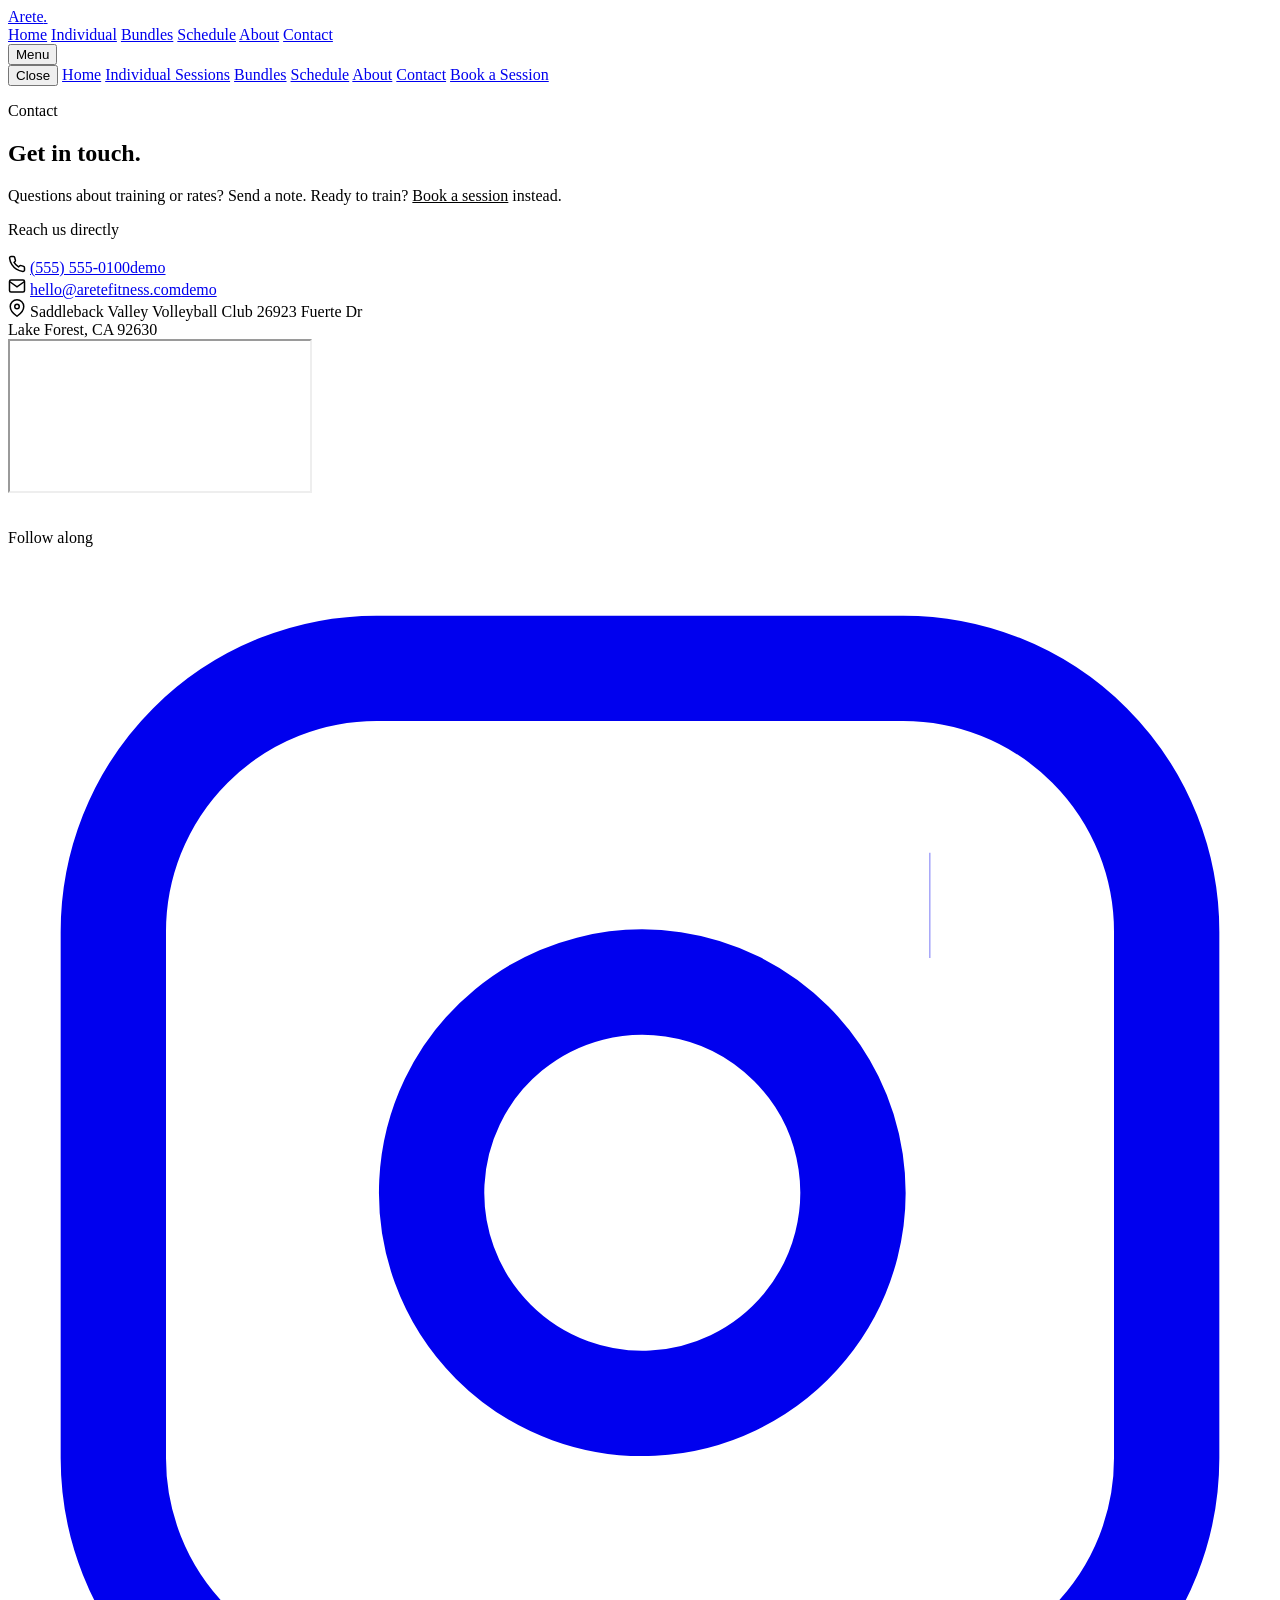
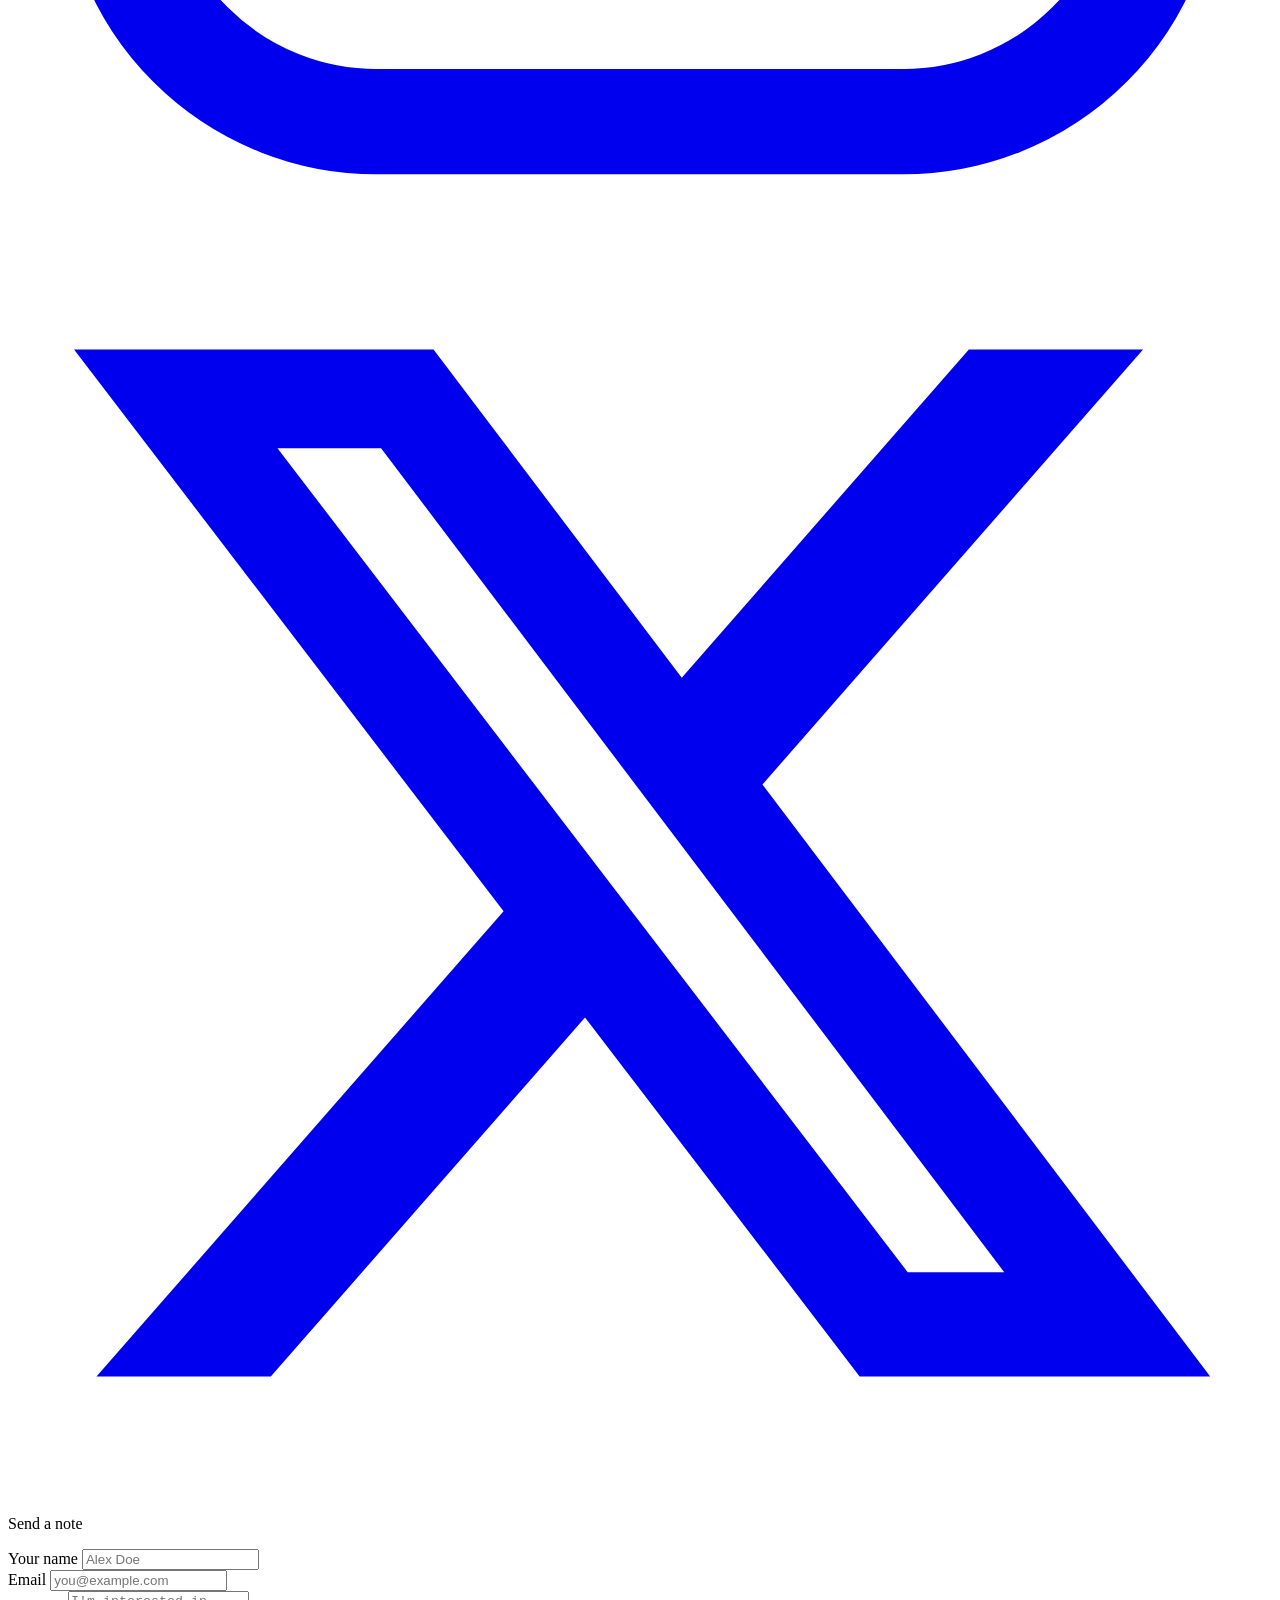
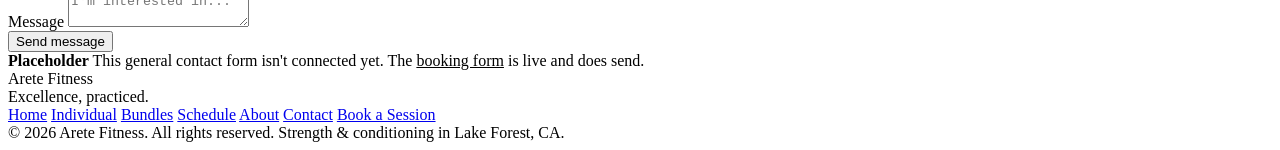
==== commit 21ad8f71: "Add files via upload" ====
--- a/index.html
+++ b/index.html
@@ -3,21 +3,21 @@
 <head>
 <meta charset="UTF-8">
 <meta name="viewport" content="width=device-width, initial-scale=1.0">
-<title>Arete Fitness &mdash; Strength &amp; Conditioning in Lake Forest, CA</title>
-<meta name="description" content="Small-group and 1-on-1 strength and conditioning coaching in Lake Forest, CA. Coached by Alex. Single sessions $40, group discounts available.">
-<link rel="canonical" href="https://www.aretefitness.com/">
+<title>Contact &amp; Location &mdash; Arete Fitness</title>
+<meta name="description" content="Get in touch with Arete Fitness. Located at 26923 Fuerte Dr, Lake Forest, CA 92630.">
+<link rel="canonical" href="https://www.aretefitness.com/contact.html">
 <meta name="robots" content="index, follow">
 
 <meta property="og:type" content="website">
 <meta property="og:site_name" content="Arete Fitness">
-<meta property="og:title" content="Arete Fitness &mdash; Strength &amp; Conditioning in Lake Forest, CA">
-<meta property="og:description" content="Small-group and 1-on-1 strength and conditioning coaching in Lake Forest, CA. Coached by Alex. Single sessions $40, group discounts available.">
-<meta property="og:url" content="https://www.aretefitness.com/">
+<meta property="og:title" content="Contact &amp; Location &mdash; Arete Fitness">
+<meta property="og:description" content="Get in touch with Arete Fitness. Located at 26923 Fuerte Dr, Lake Forest, CA 92630.">
+<meta property="og:url" content="https://www.aretefitness.com/contact.html">
 <meta property="og:image" content="https://www.aretefitness.com/assets/hero-1.jpg">
 <meta property="og:locale" content="en_US">
 <meta name="twitter:card" content="summary_large_image">
-<meta name="twitter:title" content="Arete Fitness &mdash; Strength &amp; Conditioning in Lake Forest, CA">
-<meta name="twitter:description" content="Small-group and 1-on-1 strength and conditioning coaching in Lake Forest, CA. Coached by Alex. Single sessions $40, group discounts available.">
+<meta name="twitter:title" content="Contact &amp; Location &mdash; Arete Fitness">
+<meta name="twitter:description" content="Get in touch with Arete Fitness. Located at 26923 Fuerte Dr, Lake Forest, CA 92630.">
 <meta name="twitter:image" content="https://www.aretefitness.com/assets/hero-1.jpg">
 
 <link rel="preconnect" href="https://fonts.googleapis.com">
@@ -53,12 +53,12 @@
 <nav class="nav" aria-label="Primary">
   <a class="logo" href="index.html" aria-label="Arete Fitness home">Arete<em>.</em></a>
   <div class="desktop-nav">
-    <a href="index.html" class="active">Home</a>
+    <a href="index.html">Home</a>
     <a href="individual-sessions.html">Individual</a>
     <a href="bundles.html">Bundles</a>
     <a href="schedule.html">Schedule</a>
     <a href="about.html">About</a>
-    <a href="contact.html">Contact</a>
+    <a href="contact.html" class="active">Contact</a>
   </div>
   <button class="menu-btn" onclick="openMenu()" aria-label="Open menu" aria-controls="mobileMenu">Menu</button>
 </nav>
@@ -67,124 +67,80 @@
 
 <aside class="mobile-menu" id="mobileMenu" aria-label="Mobile navigation">
   <button class="close-btn" onclick="closeMenu()" aria-label="Close menu">Close</button>
-  <a href="index.html" class="active">Home</a>
+  <a href="index.html">Home</a>
   <a href="individual-sessions.html">Individual Sessions</a>
   <a href="bundles.html">Bundles</a>
   <a href="schedule.html">Schedule</a>
   <a href="about.html">About</a>
-  <a href="contact.html">Contact</a>
+  <a href="contact.html" class="active">Contact</a>
   <a href="book.html">Book a Session</a>
 </aside>
 <main>
-<section aria-label="Introduction">
-  <div class="hero">
-    <div class="hero-slides" aria-hidden="true">
-      <div class="hero-slide hero-slide-1"></div>
-      <div class="hero-slide hero-slide-2"></div>
-      <div class="hero-slide hero-slide-3"></div>
+<section class="page-section" aria-label="Contact Arete Fitness">
+  <div class="content-max">
+    <div class="page-header">
+      <p class="section-eyebrow">Contact</p>
+      <h1 class="section-title">Get in touch.</h1>
+      <p class="section-lead">Questions about training or rates? Send a note. Ready to train? <a href="book.html?session=single" style="color:var(--periwinkle);">Book a session</a> instead.</p>
     </div>
-    <div class="hero-overlay" aria-hidden="true"></div>
 
-    <div class="hero-greek" aria-hidden="true">&#7936;&rho;&epsilon;&tau;&#942;</div>
+    <div class="contact-grid">
+      <div class="contact-block">
+        <p class="contact-block-title">Reach us directly</p>
+        <div class="contact-item">
+          <svg width="18" height="18" viewBox="0 0 24 24" fill="none" stroke="currentColor" stroke-width="2" aria-hidden="true"><path d="M22 16.92v3a2 2 0 0 1-2.18 2 19.79 19.79 0 0 1-8.63-3.07 19.5 19.5 0 0 1-6-6 19.79 19.79 0 0 1-3.07-8.67A2 2 0 0 1 4.11 2h3a2 2 0 0 1 2 1.72 12.84 12.84 0 0 0 .7 2.81 2 2 0 0 1-.45 2.11L8.09 9.91a16 16 0 0 0 6 6l1.27-1.27a2 2 0 0 1 2.11-.45 12.84 12.84 0 0 0 2.81.7A2 2 0 0 1 22 16.92z"/></svg>
+          <a href="tel:+15555550100">(555) 555-0100<span class="placeholder-badge">demo</span></a>
+        </div>
+        <div class="contact-item">
+          <svg width="18" height="18" viewBox="0 0 24 24" fill="none" stroke="currentColor" stroke-width="2" aria-hidden="true"><path d="M4 4h16c1.1 0 2 .9 2 2v12c0 1.1-.9 2-2 2H4c-1.1 0-2-.9-2-2V6c0-1.1.9-2 2-2z"/><polyline points="22,6 12,13 2,6"/></svg>
+          <a href="mailto:hello@aretefitness.com">hello@aretefitness.com<span class="placeholder-badge">demo</span></a>
+        </div>
+        <div class="contact-item">
+          <svg width="18" height="18" viewBox="0 0 24 24" fill="none" stroke="currentColor" stroke-width="2" aria-hidden="true"><path d="M21 10c0 7-9 13-9 13s-9-6-9-13a9 9 0 0 1 18 0z"/><circle cx="12" cy="10" r="3"/></svg>
+          <span>
+            <span class="venue-name">Saddleback Valley Volleyball Club</span>
+            26923 Fuerte Dr<br>
+            Lake Forest, CA 92630
+          </span>
+        </div>
 
-    <div class="hero-inner content-max">
-      <div class="hero-primary">
-        <p class="eyebrow">Strength &amp; Conditioning</p>
-        <h1>Arete<br><em>Fitness</em></h1>
-        <p class="lead">Small-group and 1-on-1 coaching in Lake Forest that treats every session as practice &mdash; for a stronger body, a sharper mind, and the discipline that carries both.</p>
-        <div class="cta-row">
-          <a class="btn btn-primary" href="book.html?session=single">Book a Session <svg width="14" height="14" viewBox="0 0 24 24" fill="none" stroke="currentColor" stroke-width="2.5" aria-hidden="true"><path d="M5 12h14M13 5l7 7-7 7"/></svg></a>
-          <a class="btn btn-secondary" href="schedule.html">View Schedule</a>
+        <div class="contact-map-block">
+          <div class="map-embed">
+            <iframe src="https://www.google.com/maps/embed?pb=!1m18!1m12!1m3!1d15756.820839464606!2d-117.63655254147321!3d33.66061461224978!2m3!1f0!2f0!3f0!3m2!1i1024!2i768!4f13.1!3m3!1m2!1s0x80dce9d74f8bfab7%3A0x3d95651aeee42cab!2sSaddleback%20Valley%20Volleyball%20Club!5e1!3m2!1sen!2sus!4v1783017865404!5m2!1sen!2sus" loading="lazy" referrerpolicy="strict-origin-when-cross-origin" title="Arete Fitness location map" allowfullscreen></iframe>
+          </div>
         </div>
-      </div>
-      <div class="hero-secondary">
-        <div class="hero-definition">
-          <p class="hero-def-word">&#7936;&rho;&epsilon;&tau;&#942; &nbsp;<em>a&middot;re&middot;t&#275;</em></p>
-          <p class="hero-def-pronounce">/ ah-reh-TAY / &nbsp;&middot;&nbsp; noun, Ancient Greek</p>
-          <p class="hero-def-part">Meaning</p>
-          <p class="hero-def-meaning">Excellence of any kind &mdash; a person or thing fulfilling its purpose and performing to the height of its ability. To Aristotle it was not an inborn gift but a <em>habit</em>, built by repetition.</p>
-        </div>
-      </div>
-    </div>
-  </div>
 
-  <div class="preview-section">
-    <div class="content-max">
-      <div class="preview-header">
-        <p class="section-eyebrow">Programs</p>
-        <h2 class="section-title">Two ways to train.</h2>
-        <p class="section-lead">Both use the same strength &amp; conditioning foundation. The difference is how much room the room gives you.</p>
-      </div>
-
-      <div class="programs-grid">
-        <article class="program-card">
-          <p class="program-label">1-on-1</p>
-          <h3 class="program-title">Private training</h3>
-          <p class="program-desc">Fully customized programming, undivided attention, honest feedback every rep. Best if you're rehabbing, competing, or want the fastest possible progression.</p>
-          <ul class="program-list">
-            <li>Individualized programming</li>
-            <li>Undivided coaching attention</li>
-            <li>Flexible scheduling</li>
-            <li>Movement assessment included</li>
-          </ul>
-          <a class="btn btn-primary" href="individual-sessions.html">See individual rates <svg width="14" height="14" viewBox="0 0 24 24" fill="none" stroke="currentColor" stroke-width="2.5" aria-hidden="true"><path d="M5 12h14M13 5l7 7-7 7"/></svg></a>
-        </article>
-
-        <article class="program-card">
-          <p class="program-label">Group</p>
-          <h3 class="program-title">Small-group training</h3>
-          <p class="program-desc">Structured sessions in a small cohort. Same programming principles, priced for people who train consistently and like company on the platform.</p>
-          <ul class="program-list">
-            <li>Coached small-group sessions</li>
-            <li>Structured weekly programming</li>
-            <li>Fixed session times</li>
-            <li>Community of consistent trainees</li>
-          </ul>
-          <a class="btn btn-primary" href="bundles.html">See group rates <svg width="14" height="14" viewBox="0 0 24 24" fill="none" stroke="currentColor" stroke-width="2.5" aria-hidden="true"><path d="M5 12h14M13 5l7 7-7 7"/></svg></a>
-        </article>
-      </div>
-    </div>
-  </div>
-
-  <div class="preview-section">
-    <div class="content-max">
-      <div class="preview-header">
-        <p class="section-eyebrow">Pricing</p>
-      </div>
-
-      <div class="tier-preview-list">
-        <a class="tier-preview-item" href="individual-sessions.html" style="text-decoration:none;">
-          <div class="tier-preview-left">
-            <span class="tier-preview-label">Available now</span>
-            <span class="tier-preview-name">Single session</span>
-          </div>
-          <div class="tier-preview-price">$40</div>
-        </a>
-        <a class="tier-preview-item" href="bundles.html" style="text-decoration:none;">
-          <div class="tier-preview-left">
-            <span class="tier-preview-label">Bring friends</span>
-            <span class="tier-preview-name">Group of 4 or more</span>
-          </div>
-          <div class="tier-preview-price">10% off</div>
-        </a>
-        <a class="tier-preview-item" href="bundles.html" style="text-decoration:none;">
-          <div class="tier-preview-left">
-            <span class="tier-preview-label">Bring more friends</span>
-            <span class="tier-preview-name">Group of 6 or more</span>
-          </div>
-          <div class="tier-preview-price">20% off</div>
-        </a>
-        <div class="tier-preview-item is-coming-soon">
-          <div class="tier-preview-left">
-            <span class="tier-preview-label">Not yet available</span>
-            <span class="tier-preview-name">Bundles &amp; monthly membership</span>
-          </div>
-          <div class="tier-preview-price" style="font-size:0.75rem;letter-spacing:0.18em;text-transform:uppercase;font-family:'Poppins',sans-serif;font-weight:600;">Coming soon</div>
+        <p class="contact-block-title" style="margin-top: 2rem;">Follow along</p>
+        <div class="social-links">
+          <a href="#" aria-label="Instagram (not yet connected)">
+            <svg viewBox="0 0 24 24" fill="none" stroke="currentColor" stroke-width="2" aria-hidden="true"><rect x="2" y="2" width="20" height="20" rx="5"/><path d="M16 11.37A4 4 0 1 1 12.63 8 4 4 0 0 1 16 11.37z"/><line x1="17.5" y1="6.5" x2="17.51" y2="6.5"/></svg>
+          </a>
+          <a href="#" aria-label="X / Twitter (not yet connected)">
+            <svg viewBox="0 0 24 24" fill="currentColor" stroke="none" aria-hidden="true"><path d="M18.244 2.25h3.308l-7.227 8.26 8.502 11.24H16.17l-5.214-6.817L4.99 21.75H1.68l7.73-8.835L1.254 2.25H8.08l4.713 6.231zm-1.161 17.52h1.833L7.084 4.126H5.117z"/></svg>
+          </a>
         </div>
       </div>
 
-      <div class="preview-cta-row">
-        <a class="btn btn-secondary" href="individual-sessions.html">See all pricing <svg width="14" height="14" viewBox="0 0 24 24" fill="none" stroke="currentColor" stroke-width="2.5" aria-hidden="true"><path d="M5 12h14M13 5l7 7-7 7"/></svg></a>
+      <div class="contact-block">
+        <p class="contact-block-title">Send a note</p>
+        <div class="contact-form-row">
+          <label for="c-name">Your name</label>
+          <input id="c-name" type="text" placeholder="Alex Doe">
+        </div>
+        <div class="contact-form-row">
+          <label for="c-email">Email</label>
+          <input id="c-email" type="email" placeholder="you@example.com">
+        </div>
+        <div class="contact-form-row">
+          <label for="c-msg">Message</label>
+          <textarea id="c-msg" placeholder="I'm interested in..."></textarea>
+        </div>
+        <button class="btn btn-primary" type="button" onclick="alert('This contact form is a placeholder. To book a session, use the Book a Session page.')">Send message</button>
+
+        <div class="placeholder-note">
+          <strong>Placeholder</strong>
+          This general contact form isn't connected yet. The <a href="book.html?session=single" style="color:var(--periwinkle);">booking form</a> is live and does send.
+        </div>
       </div>
     </div>
   </div>
@@ -193,17 +149,6 @@
 <footer class="footer">
   <div class="content-max">
     <div class="footer-inner">
-
-      <div class="footer-map-wrapper">
-        <div class="footer-map-label">Where to find us</div>
-        <div class="map-embed footer-map">
-          <iframe src="https://www.google.com/maps/embed?pb=!1m18!1m12!1m3!1d15756.820839464606!2d-117.63655254147321!3d33.66061461224978!2m3!1f0!2f0!3f0!3m2!1i1024!2i768!4f13.1!3m3!1m2!1s0x80dce9d74f8bfab7%3A0x3d95651aeee42cab!2sSaddleback%20Valley%20Volleyball%20Club!5e1!3m2!1sen!2sus!4v1783017865404!5m2!1sen!2sus" loading="lazy" referrerpolicy="strict-origin-when-cross-origin" title="Arete Fitness location map" allowfullscreen></iframe>
-        </div>
-        <div class="footer-map-address">
-          <strong>Saddleback Valley Volleyball Club</strong><br>
-          26923 Fuerte Dr, Lake Forest, CA 92630
-        </div>
-      </div>
 
       <div class="footer-meta">
         <div>
--- a/styles.css
+++ b/styles.css
@@ -1,1015 +1,33 @@
-:root {
-  --hero-bg: url("assets/backdrop.jpg");
-  --jet-black: #30343f;
-  --ghost-white: #fafaff;
-  --periwinkle: #e4d9ff;
-  --twilight-indigo: #273469;
-  --space-indigo: #1e2749;
-  --peri-dim: rgba(228, 217, 255, 0.65);
-  --peri-hair: rgba(228, 217, 255, 0.18);
-  --peri-faint: rgba(228, 217, 255, 0.08);
-}
-
-* { margin: 0; padding: 0; box-sizing: border-box; }
-html { scroll-behavior: smooth; -webkit-text-size-adjust: 100%; }
-
-body {
-  font-family: 'Poppins', sans-serif;
-  font-weight: 400;
-  background: var(--space-indigo);
-  color: var(--ghost-white);
-  line-height: 1.6;
-  overflow-x: hidden;
-  -webkit-font-smoothing: antialiased;
-  min-height: 100vh;
-  position: relative;
-}
-
-body::before {
-  content: '';
-  position: fixed;
-  inset: 0;
-  z-index: -1;
-  background:
-    linear-gradient(rgba(30, 39, 73, 0.75), rgba(30, 39, 73, 0.75)),
-    var(--hero-bg);
-  background-size: cover;
-  background-position: center;
-  background-repeat: no-repeat;
-}
-
-h1, h2, h3, h4, h5, h6 { font-family: 'Poppins', sans-serif; }
-h1 { font-weight: 700; letter-spacing: -0.02em; line-height: 1.05; }
-h2 { font-weight: 600; letter-spacing: -0.01em; line-height: 1.15; }
-h3 { font-weight: 600; line-height: 1.25; }
-h4, h5 { font-weight: 500; }
-h6 { font-weight: 600; letter-spacing: 0.08em; text-transform: uppercase; font-size: 0.72rem; }
-
-::selection { background: var(--periwinkle); color: var(--space-indigo); }
-a { color: inherit; }
-
-.content-max { max-width: 1180px; margin: 0 auto; width: 100%; }
-
-/* ---------- NAV ---------- */
-.nav {
-  position: fixed; top: 0; left: 0; right: 0; z-index: 100;
-  padding: 1rem 1.25rem;
-  display: flex; justify-content: space-between; align-items: center;
-  background: rgba(30, 39, 73, 0.78);
-  backdrop-filter: blur(14px);
-  -webkit-backdrop-filter: blur(14px);
-  border-bottom: 1px solid var(--peri-hair);
-}
-.logo {
-  font-weight: 700; letter-spacing: 0.15em; font-size: 0.85rem;
-  text-transform: uppercase; color: var(--ghost-white); text-decoration: none;
-}
-.logo em { font-style: normal; color: var(--periwinkle); }
-.desktop-nav { display: none; }
-.menu-btn {
-  background: none; border: 1px solid var(--peri-hair);
-  color: var(--ghost-white); padding: 0.55rem 1rem;
-  font-family: inherit; font-size: 0.72rem; letter-spacing: 0.14em;
-  text-transform: uppercase; cursor: pointer; border-radius: 999px;
-  transition: border-color 0.2s ease;
-}
-.menu-btn:hover { border-color: var(--periwinkle); }
-
-.mobile-menu {
-  position: fixed; top: 0; right: 0; height: 100vh; height: 100dvh;
-  width: 88%; max-width: 380px;
-  background: var(--twilight-indigo);
-  z-index: 101; padding: 5rem 2rem 2rem;
-  transform: translateX(100%);
-  transition: transform 0.4s cubic-bezier(0.4, 0, 0.2, 1);
-  box-shadow: -20px 0 60px rgba(0,0,0,0.4);
-  overflow-y: auto;
-}
-.mobile-menu.open { transform: translateX(0); }
-.mobile-menu a {
-  display: block; color: var(--ghost-white); text-decoration: none;
-  padding: 1.1rem 0; font-size: 1.4rem; font-weight: 500;
-  border-bottom: 1px solid var(--peri-hair); letter-spacing: -0.01em;
-}
-.mobile-menu a:last-of-type { border-bottom: none; }
-.mobile-menu a.active { color: var(--periwinkle); }
-.close-btn {
-  position: absolute; top: 1.15rem; right: 1.25rem;
-  background: none; border: 1px solid var(--peri-hair);
-  color: var(--ghost-white); padding: 0.55rem 1rem;
-  font-family: inherit; font-size: 0.72rem; letter-spacing: 0.14em;
-  text-transform: uppercase; cursor: pointer; border-radius: 999px;
-}
-.menu-overlay {
-  position: fixed; inset: 0; background: rgba(0,0,0,0.5);
-  z-index: 100; opacity: 0; pointer-events: none;
-  transition: opacity 0.3s ease;
-}
-.menu-overlay.open { opacity: 1; pointer-events: auto; }
-
-/* ---------- HERO ---------- */
-.hero {
-  position: relative;
-  min-height: 100vh; min-height: 100dvh;
-  padding: 7rem 1.5rem 3rem;
-  display: flex; flex-direction: column; justify-content: center;
-  overflow: hidden;
-  background: var(--space-indigo);
-}
-.hero-greek {
-  position: absolute;
-  top: 6rem; right: -1.5rem;
-  font-family: 'Fraunces', Georgia, serif;
-  font-weight: 300; font-style: italic;
-  font-size: clamp(6rem, 32vw, 12rem);
-  color: var(--periwinkle);
-  opacity: 0.08;
-  letter-spacing: -0.02em;
-  line-height: 0.9;
-  user-select: none; pointer-events: none;
-  z-index: 2;
-}
-.hero-inner { position: relative; z-index: 2; }
-.hero-primary { display: flex; flex-direction: column; }
-.hero-secondary { display: flex; margin-top: 2rem; }
-.eyebrow {
-  font-size: 0.72rem; letter-spacing: 0.24em; text-transform: uppercase;
-  color: var(--periwinkle); font-weight: 600;
-  margin-bottom: 1.5rem;
-  display: flex; align-items: center; gap: 0.75rem;
-}
-.eyebrow::before {
-  content: ''; width: 28px; height: 1px; background: var(--periwinkle);
-}
-.hero h1 {
-  font-size: clamp(2.4rem, 9vw, 4.25rem);
-  margin-bottom: 1.5rem;
-  max-width: 14ch;
-  text-shadow: 0 2px 30px rgba(0,0,0,0.4);
-}
-.hero h1 em {
-  font-family: 'Fraunces', Georgia, serif;
-  font-style: italic; font-weight: 300;
-  color: var(--periwinkle);
-  letter-spacing: -0.02em;
-}
-.hero p.lead {
-  font-size: 1.05rem; max-width: 44ch;
-  color: rgba(250, 250, 255, 0.9);
-  margin-bottom: 2rem;
-  text-shadow: 0 1px 20px rgba(0,0,0,0.5);
-}
-.cta-row { display: flex; flex-wrap: wrap; gap: 0.75rem; }
-
-.hero-definition {
-  padding: 1.75rem 1.5rem;
-  background: rgba(30, 39, 73, 0.65);
-  border: 1px solid var(--peri-hair);
-  border-left: 2px solid var(--periwinkle);
-  border-radius: 4px;
-  backdrop-filter: blur(12px);
-  -webkit-backdrop-filter: blur(12px);
-  max-width: 540px;
-  width: 100%;
-}
-.hero-def-word {
-  font-family: 'Fraunces', Georgia, serif;
-  font-weight: 300; font-style: italic;
-  font-size: 1.75rem;
-  color: var(--periwinkle);
-  line-height: 1;
-  margin-bottom: 0.25rem;
-}
-.hero-def-word em { font-style: italic; color: var(--ghost-white); }
-.hero-def-pronounce {
-  font-size: 0.75rem; color: var(--peri-dim);
-  font-family: 'Fraunces', Georgia, serif; font-style: italic;
-  margin-bottom: 1rem;
-}
-.hero-def-part {
-  font-size: 0.65rem; letter-spacing: 0.22em; text-transform: uppercase;
-  color: var(--periwinkle); font-weight: 600;
-  margin-bottom: 0.5rem;
-}
-.hero-def-meaning {
-  font-size: 0.98rem;
-  color: var(--ghost-white); font-weight: 400; line-height: 1.55;
-}
-.hero-def-meaning em {
-  font-family: 'Fraunces', Georgia, serif; font-style: italic;
-  color: var(--periwinkle); font-weight: 400;
-}
-
-/* ---------- BUTTONS ---------- */
-.btn {
-  display: inline-flex; align-items: center; justify-content: center;
-  gap: 0.6rem;
-  padding: 1rem 1.5rem;
-  text-decoration: none; font-weight: 500;
-  font-size: 0.9rem; letter-spacing: 0.01em;
-  border-radius: 4px;
-  transition: all 0.25s ease;
-  border: 1px solid transparent;
-  cursor: pointer; font-family: inherit;
-  white-space: nowrap;
-}
-.btn-primary { background: var(--periwinkle); color: var(--space-indigo); }
-.btn-primary:hover { background: var(--ghost-white); transform: translateY(-1px); }
-.btn-secondary { background: rgba(30, 39, 73, 0.4); color: var(--ghost-white); border-color: var(--peri-hair); backdrop-filter: blur(6px); }
-.btn-secondary:hover { border-color: var(--periwinkle); background: rgba(228, 217, 255, 0.1); }
-.btn svg { flex-shrink: 0; }
-
-.page-section {
-  padding: 7rem 1.5rem 5rem;
-  min-height: 100vh; min-height: 100dvh;
-}
-.page-header { margin-bottom: 3rem; }
-.section-eyebrow {
-  font-size: 0.72rem; letter-spacing: 0.24em; text-transform: uppercase;
-  color: var(--periwinkle); font-weight: 600;
-  margin-bottom: 1rem;
-  display: flex; align-items: center; gap: 0.75rem;
-}
-.section-eyebrow::before {
-  content: ''; width: 28px; height: 1px; background: var(--periwinkle);
-}
-.section-title {
-  font-size: clamp(1.9rem, 7vw, 2.75rem);
-  margin-bottom: 1rem; max-width: 20ch;
-}
-.section-lead {
-  font-size: 1rem; color: var(--peri-dim);
-  max-width: 54ch;
-}
-
-.subsection { margin-bottom: 4rem; }
-.subsection:last-child { margin-bottom: 2rem; }
-.subsection-header { margin-bottom: 1.75rem; }
-.subsection-eyebrow {
-  font-size: 0.68rem; letter-spacing: 0.2em; text-transform: uppercase;
-  color: var(--periwinkle); font-weight: 600;
-  margin-bottom: 0.75rem;
-}
-.subsection-title {
-  font-size: 1.5rem; margin-bottom: 0.5rem; color: var(--ghost-white);
-}
-.subsection-lead {
-  color: var(--peri-dim); font-size: 0.95rem; max-width: 54ch;
-}
-
-/* ---------- HOME PREVIEW SECTIONS ---------- */
-.preview-section {
-  padding: 5rem 1.5rem;
-  border-top: 1px solid var(--peri-hair);
-}
-.preview-header { margin-bottom: 2.5rem; }
-.preview-cta-row { margin-top: 2rem; }
-.preview-cta-row .btn { width: 100%; justify-content: center; }
-
-.tier-preview-list { display: flex; flex-direction: column; gap: 0.5rem; }
-.tier-preview-item {
-  display: flex; justify-content: space-between; align-items: center;
-  padding: 1.25rem 1.25rem;
-  border: 1px solid var(--peri-hair);
-  border-radius: 6px;
-  background: rgba(30, 39, 73, 0.5);
-  backdrop-filter: blur(8px);
-  -webkit-backdrop-filter: blur(8px);
-  gap: 1rem;
-  transition: border-color 0.25s ease;
-}
-.tier-preview-item:hover { border-color: var(--periwinkle); }
-.tier-preview-left { display: flex; flex-direction: column; gap: 0.25rem; min-width: 0; }
-.tier-preview-label {
-  font-size: 0.65rem; letter-spacing: 0.22em; text-transform: uppercase;
-  color: var(--periwinkle); font-weight: 600;
-}
-.tier-preview-name { font-size: 1.05rem; font-weight: 500; color: var(--ghost-white); }
-.tier-preview-price {
-  font-family: 'Fraunces', Georgia, serif;
-  font-weight: 300; font-size: 1.6rem;
-  color: var(--ghost-white); flex-shrink: 0; line-height: 1;
-}
-
-/* ---------- PROGRAMS ---------- */
-.programs-grid { display: flex; flex-direction: column; gap: 1rem; }
-.program-card {
-  border: 1px solid var(--peri-hair);
-  padding: 2rem 1.5rem;
-  border-radius: 6px;
-  transition: border-color 0.25s ease, transform 0.25s ease;
-  background: rgba(30, 39, 73, 0.55);
-  backdrop-filter: blur(8px);
-  -webkit-backdrop-filter: blur(8px);
-  display: flex; flex-direction: column;
-}
-.program-card:hover { border-color: var(--periwinkle); transform: translateY(-2px); }
-.program-label {
-  font-size: 0.7rem; letter-spacing: 0.22em; text-transform: uppercase;
-  color: var(--periwinkle); font-weight: 600;
-  margin-bottom: 0.75rem;
-}
-.program-title { font-size: 1.5rem; margin-bottom: 0.75rem; }
-.program-desc { color: var(--peri-dim); margin-bottom: 1.5rem; font-size: 0.95rem; }
-.program-list { list-style: none; margin-bottom: 2rem; flex: 1; }
-.program-list li {
-  padding: 0.55rem 0; padding-left: 1.75rem;
-  position: relative; font-size: 0.92rem;
-  color: var(--ghost-white);
-  border-top: 1px solid var(--peri-hair);
-}
-.program-list li:first-child { border-top: none; }
-.program-list li::before {
-  content: ''; position: absolute; left: 0; top: 1.35rem;
-  width: 14px; height: 1px; background: var(--periwinkle);
-}
-.program-card .btn { align-self: flex-start; }
-
-/* ---------- RATES ---------- */
-.rates-grid { display: flex; flex-direction: column; gap: 0.75rem; }
-.rate-card {
-  background: rgba(30, 39, 73, 0.55);
-  backdrop-filter: blur(8px);
-  -webkit-backdrop-filter: blur(8px);
-  border: 1px solid var(--peri-hair);
-  border-radius: 6px;
-  padding: 1.75rem 1.5rem;
-  display: flex; flex-direction: column;
-  transition: border-color 0.25s ease;
-}
-.rate-card:hover { border-color: var(--periwinkle); }
-.rate-title { font-size: 1.25rem; margin-bottom: 0.4rem; }
-.rate-desc { color: var(--peri-dim); font-size: 0.9rem; margin-bottom: 1.25rem; flex: 1; }
-.rate-price {
-  font-family: 'Fraunces', Georgia, serif;
-  font-weight: 300; font-size: 2.5rem;
-  color: var(--ghost-white); line-height: 1; margin-bottom: 0.35rem;
-}
-.rate-unit { font-size: 0.82rem; color: var(--peri-dim); margin-bottom: 1.5rem; }
-.rate-card .btn { align-self: flex-start; }
-
-.seasonal-callout {
-  background: rgba(228, 217, 255, 0.05);
-  border: 1.5px solid var(--periwinkle);
-  border-radius: 6px;
-  padding: 1.5rem 1.5rem;
-  margin-top: 1.25rem;
-  backdrop-filter: blur(6px);
-  -webkit-backdrop-filter: blur(6px);
-  position: relative;
-  display: flex; flex-direction: column; gap: 1rem;
-}
-.seasonal-top {
-  display: flex; align-items: flex-start; justify-content: space-between;
-  gap: 1rem; flex-wrap: wrap;
-}
-.seasonal-tag {
-  display: inline-flex; align-items: center; gap: 0.5rem;
-  font-size: 0.62rem; letter-spacing: 0.24em; text-transform: uppercase;
-  color: var(--space-indigo); font-weight: 700;
-  background: var(--periwinkle);
-  padding: 0.35rem 0.7rem; border-radius: 2px;
-}
-.seasonal-tag::before {
-  content: ''; width: 6px; height: 6px;
-  background: var(--space-indigo); border-radius: 50%;
-  animation: pulse 2s ease-in-out infinite;
-}
-@keyframes pulse { 0%, 100% { opacity: 1; } 50% { opacity: 0.35; } }
-.seasonal-price {
-  font-family: 'Fraunces', Georgia, serif;
-  font-weight: 300; font-size: 2rem;
-  color: var(--ghost-white); line-height: 1;
-}
-.seasonal-title { font-size: 1.15rem; color: var(--ghost-white); margin-bottom: 0.4rem; font-weight: 600; }
-.seasonal-desc { color: var(--peri-dim); font-size: 0.9rem; line-height: 1.6; }
-.seasonal-desc strong { color: var(--ghost-white); font-weight: 500; }
-
-/* ---------- BUNDLES ---------- */
-.bundles-grid { display: flex; flex-direction: column; gap: 1rem; }
-.bundle-card {
-  background: rgba(39, 52, 105, 0.75);
-  backdrop-filter: blur(8px);
-  -webkit-backdrop-filter: blur(8px);
-  border: 1px solid var(--peri-hair);
-  padding: 2rem 1.5rem;
-  border-radius: 6px;
-  position: relative;
-  display: flex; flex-direction: column;
-  transition: border-color 0.25s ease;
-}
-.bundle-card:hover { border-color: var(--periwinkle); }
-.bundle-tier-name { font-size: 1.65rem; margin-bottom: 0.4rem; }
-.bundle-tier-desc { color: var(--peri-dim); font-size: 0.88rem; margin-bottom: 1.75rem; }
-.bundle-amount-row { display: flex; align-items: baseline; gap: 0.85rem; margin-bottom: 0.75rem; }
-.bundle-amount {
-  font-family: 'Fraunces', Georgia, serif;
-  font-weight: 300; font-size: 2.75rem;
-  color: var(--ghost-white); line-height: 1;
-}
-.bundle-was {
-  font-family: 'Fraunces', Georgia, serif;
-  font-weight: 300; font-size: 1.35rem;
-  color: rgba(228, 217, 255, 0.5);
-  text-decoration: line-through;
-  text-decoration-color: rgba(228, 217, 255, 0.55);
-  line-height: 1;
-}
-.bundle-savings-row { display: flex; align-items: center; gap: 0.75rem; flex-wrap: wrap; margin-bottom: 1rem; }
-.bundle-save {
-  background: rgba(228, 217, 255, 0.14);
-  color: var(--periwinkle);
-  padding: 0.3rem 0.65rem; border-radius: 2px;
-  font-size: 0.65rem; letter-spacing: 0.16em; text-transform: uppercase; font-weight: 700;
-}
-.bundle-unit {
-  font-size: 0.82rem; color: var(--peri-dim);
-  padding: 0.75rem 0;
-  border-top: 1px solid var(--peri-hair);
-  margin-bottom: 1.5rem; flex: 1;
-}
-.bundle-card .btn { align-self: flex-start; }
-
-.membership-card {
-  background: rgba(39, 52, 105, 0.75);
-  backdrop-filter: blur(8px);
-  -webkit-backdrop-filter: blur(8px);
-  border: 1px solid var(--peri-hair);
-  border-radius: 6px;
-  padding: 2rem 1.5rem;
-  display: flex; flex-direction: column;
-  transition: border-color 0.25s ease;
-}
-.membership-card:hover { border-color: var(--periwinkle); }
-.membership-title { font-size: 1.5rem; margin-bottom: 0.4rem; }
-.membership-desc { color: var(--peri-dim); font-size: 0.95rem; margin-bottom: 1.75rem; }
-.membership-amount-row { display: flex; align-items: baseline; gap: 0.5rem; margin-bottom: 0.35rem; }
-.membership-amount {
-  font-family: 'Fraunces', Georgia, serif;
-  font-weight: 300; font-size: 2.75rem;
-  color: var(--ghost-white); line-height: 1;
-}
-.membership-per { font-size: 0.95rem; color: var(--peri-dim); }
-.membership-details {
-  padding: 1rem 0;
-  border-top: 1px solid var(--peri-hair);
-  border-bottom: 1px solid var(--peri-hair);
-  margin: 1rem 0 1.5rem;
-  display: flex; flex-direction: column; gap: 0.35rem;
-}
-.membership-detail-item { font-size: 0.9rem; color: var(--ghost-white); padding-left: 1.75rem; position: relative; }
-.membership-detail-item::before {
-  content: ''; position: absolute; left: 0; top: 0.55rem;
-  width: 14px; height: 1px; background: var(--periwinkle);
-}
-.membership-effective {
-  color: var(--periwinkle); font-size: 0.85rem; font-weight: 500;
-  letter-spacing: 0.02em; margin-bottom: 1.5rem; font-style: italic;
-}
-.membership-card .btn { align-self: flex-start; }
-
-.discount-grid { display: grid; grid-template-columns: repeat(3, 1fr); gap: 0.5rem; }
-.discount-tile {
-  background: rgba(30, 39, 73, 0.55);
-  backdrop-filter: blur(8px);
-  -webkit-backdrop-filter: blur(8px);
-  border: 1px solid var(--peri-hair);
-  border-radius: 6px;
-  padding: 1.5rem 0.75rem;
-  text-align: center;
-  display: flex; flex-direction: column; gap: 0.5rem;
-  transition: border-color 0.25s ease;
-}
-.discount-tile:hover { border-color: var(--periwinkle); }
-.discount-amount {
-  font-family: 'Fraunces', Georgia, serif;
-  font-weight: 300; font-size: 1.85rem;
-  color: var(--periwinkle); line-height: 1;
-}
-.discount-condition { font-size: 0.7rem; letter-spacing: 0.16em; text-transform: uppercase; color: var(--peri-dim); font-weight: 600; }
-
-.referral-card {
-  background: rgba(30, 39, 73, 0.55);
-  backdrop-filter: blur(8px);
-  -webkit-backdrop-filter: blur(8px);
-  border: 1px solid var(--peri-hair);
-  border-radius: 6px;
-  padding: 2rem 1.5rem;
-  display: flex; flex-direction: column; gap: 1.5rem;
-}
-.referral-side { display: flex; flex-direction: column; gap: 0.35rem; text-align: center; }
-.referral-label { font-size: 0.68rem; letter-spacing: 0.22em; text-transform: uppercase; color: var(--periwinkle); font-weight: 600; }
-.referral-perk {
-  font-family: 'Fraunces', Georgia, serif;
-  font-weight: 300; font-size: 2rem;
-  color: var(--ghost-white); line-height: 1; margin: 0.25rem 0;
-}
-.referral-desc { color: var(--peri-dim); font-size: 0.88rem; max-width: 24ch; margin: 0 auto; }
-.referral-divider { height: 1px; background: var(--peri-hair); align-self: stretch; }
-
-.rules-note {
-  padding: 1.25rem 1.5rem;
-  background: rgba(228, 217, 255, 0.04);
-  border: 1px solid var(--peri-hair);
-  border-radius: 4px;
-  color: var(--peri-dim);
-  font-size: 0.88rem;
-  margin-top: 1.5rem;
-  display: flex; align-items: flex-start; gap: 0.9rem;
-  backdrop-filter: blur(4px);
-  -webkit-backdrop-filter: blur(4px);
-}
-.rules-note-mark {
-  color: var(--periwinkle); font-weight: 700;
-  font-size: 0.65rem; letter-spacing: 0.2em; text-transform: uppercase;
-  padding: 0.25rem 0.5rem; border: 1px solid var(--periwinkle);
-  border-radius: 2px; flex-shrink: 0; margin-top: 0.15rem;
-}
-
-/* ---------- SCHEDULE ---------- */
-.calendar-embed {
-  width: 100%;
-  height: 550px;
-  border-radius: 6px;
-  overflow: hidden;
-  border: 1px solid var(--peri-hair);
-  background: var(--ghost-white);
-  position: relative;
-  box-shadow: 0 8px 32px rgba(0, 0, 0, 0.3);
-}
-.calendar-embed iframe { width: 100%; height: 100%; border: 0; display: block; }
-
-/* ---------- ABOUT ---------- */
-.about-cols { display: flex; flex-direction: column; gap: 2.5rem; }
-.coach-portrait {
-  aspect-ratio: 3 / 4;
-  max-width: 340px;
-  width: 100%;
-  border: 1px solid var(--peri-hair);
-  border-radius: 6px;
-  overflow: hidden;
-  background: var(--twilight-indigo);
-  box-shadow: 0 12px 40px rgba(0, 0, 0, 0.35);
-}
-.coach-portrait img {
-  width: 100%;
-  height: 100%;
-  object-fit: cover;
-  object-position: center top;
-  display: block;
-}
-.coach-content {
-  background: rgba(30, 39, 73, 0.55);
-  backdrop-filter: blur(8px);
-  -webkit-backdrop-filter: blur(8px);
-  border: 1px solid var(--peri-hair);
-  border-radius: 6px;
-  padding: 2rem 1.5rem;
-}
-.coach-name { font-size: 1.75rem; margin-bottom: 0.3rem; color: var(--ghost-white); }
-.coach-role { font-size: 0.72rem; letter-spacing: 0.22em; text-transform: uppercase; color: var(--periwinkle); font-weight: 600; margin-bottom: 1.5rem; }
-.coach-bio { font-size: 1rem; color: rgba(250, 250, 255, 0.85); margin-bottom: 1rem; line-height: 1.65; }
-.coach-creds { list-style: none; margin-top: 1.5rem; padding-top: 1.5rem; border-top: 1px solid var(--peri-hair); }
-.coach-creds li { padding: 0.5rem 0; font-size: 0.9rem; padding-left: 1.75rem; position: relative; }
-.coach-creds li::before {
-  content: ''; position: absolute; left: 0; top: 1.1rem;
-  width: 14px; height: 1px; background: var(--periwinkle);
-}
-.future-coach-placeholder {
-  margin-top: 3rem; padding: 2rem 1.5rem;
-  border: 1.5px dashed var(--peri-hair);
-  border-radius: 6px; text-align: center;
-  background: rgba(30, 39, 73, 0.35);
-  backdrop-filter: blur(6px);
-  -webkit-backdrop-filter: blur(6px);
-}
-.future-coach-placeholder h5 { font-size: 0.72rem; letter-spacing: 0.2em; text-transform: uppercase; color: var(--periwinkle); margin-bottom: 0.5rem; font-weight: 600; }
-.future-coach-placeholder p { color: var(--peri-dim); font-size: 0.9rem; max-width: 44ch; margin: 0 auto; }
-
-/* ---------- CONTACT ---------- */
-.contact-grid { display: flex; flex-direction: column; gap: 2.5rem; }
-.contact-block {
-  border: 1px solid var(--peri-hair);
-  border-radius: 6px;
-  padding: 2rem 1.5rem;
-  background: rgba(30, 39, 73, 0.55);
-  backdrop-filter: blur(8px);
-  -webkit-backdrop-filter: blur(8px);
-}
-.contact-block-title { font-size: 0.72rem; letter-spacing: 0.22em; text-transform: uppercase; color: var(--periwinkle); font-weight: 600; margin-bottom: 1.5rem; }
-.contact-item { display: flex; align-items: flex-start; gap: 0.9rem; padding: 0.75rem 0; border-bottom: 1px solid var(--peri-hair); }
-.contact-item:last-child { border-bottom: none; }
-.contact-item svg { color: var(--periwinkle); flex-shrink: 0; margin-top: 0.2rem; }
-.contact-item a, .contact-item span { color: var(--ghost-white); text-decoration: none; font-size: 0.95rem; line-height: 1.5; }
-.contact-item a:hover { color: var(--periwinkle); }
-.contact-item .venue-name { font-weight: 500; display: block; margin-bottom: 0.15rem; }
-.contact-form-row { display: flex; flex-direction: column; gap: 0.5rem; margin-bottom: 1.25rem; }
-.contact-form-row label { font-size: 0.7rem; letter-spacing: 0.16em; text-transform: uppercase; color: var(--periwinkle); font-weight: 600; }
-.contact-form-row input, .contact-form-row textarea {
-  background: var(--space-indigo);
-  border: 1px solid var(--peri-hair);
-  border-radius: 4px;
-  padding: 0.85rem 1rem;
-  color: var(--ghost-white);
-  font-family: inherit; font-size: 0.95rem;
-  transition: border-color 0.2s ease;
-}
-.contact-form-row input:focus, .contact-form-row textarea:focus { outline: none; border-color: var(--periwinkle); }
-.contact-form-row textarea { resize: vertical; min-height: 120px; }
-.social-links { display: flex; gap: 0.75rem; }
-.social-links a {
-  width: 44px; height: 44px;
-  border: 1px solid var(--peri-hair);
-  border-radius: 50%;
-  display: flex; align-items: center; justify-content: center;
-  transition: all 0.25s ease;
-}
-.social-links a:hover { border-color: var(--periwinkle); background: var(--peri-faint); }
-.social-links svg { width: 18px; height: 18px; color: var(--ghost-white); }
-
-.map-embed {
-  width: 100%;
-  aspect-ratio: 16/10;
-  border-radius: 6px;
-  overflow: hidden;
-  border: 1px solid var(--peri-hair);
-  background: var(--space-indigo);
-  position: relative;
-}
-.map-embed iframe { width: 100%; height: 100%; border: 0; display: block; }
-.contact-map-block { margin-top: 1.5rem; }
-
-/* ---------- PLACEHOLDER ---------- */
-.placeholder-note {
-  background: rgba(228, 217, 255, 0.06);
-  border-left: 2px solid var(--periwinkle);
-  padding: 1rem 1.25rem;
-  margin-top: 2.5rem;
-  font-size: 0.85rem;
-  color: var(--peri-dim);
-  border-radius: 2px;
-  backdrop-filter: blur(4px);
-  -webkit-backdrop-filter: blur(4px);
-}
-.placeholder-note strong { color: var(--periwinkle); font-weight: 600; letter-spacing: 0.14em; text-transform: uppercase; font-size: 0.68rem; display: block; margin-bottom: 0.4rem; }
-.placeholder-badge {
-  display: inline-block;
-  background: rgba(228, 217, 255, 0.14);
-  color: var(--periwinkle);
-  padding: 0.15rem 0.5rem; border-radius: 2px;
-  font-size: 0.6rem; letter-spacing: 0.18em; text-transform: uppercase; font-weight: 600;
-  margin-left: 0.4rem; vertical-align: middle;
-  font-family: 'Poppins', sans-serif; font-style: normal;
-}
-
-/* ---------- FOOTER ---------- */
-.footer {
-  background: rgba(48, 52, 63, 0.85);
-  backdrop-filter: blur(14px);
-  -webkit-backdrop-filter: blur(14px);
-  color: var(--ghost-white);
-  padding: 3rem 1.5rem 2rem;
-  border-top: 1px solid var(--peri-hair);
-  position: relative;
-}
-.footer-inner { display: flex; flex-direction: column; gap: 2rem; }
-.footer-map-wrapper { padding-bottom: 2rem; border-bottom: 1px solid var(--peri-hair); }
-.footer-map-label {
-  font-size: 0.7rem; letter-spacing: 0.22em; text-transform: uppercase;
-  color: var(--periwinkle); font-weight: 600; margin-bottom: 1rem;
-  display: flex; align-items: center; gap: 0.75rem;
-}
-.footer-map-label::before { content: ''; width: 24px; height: 1px; background: var(--periwinkle); }
-.footer-map { aspect-ratio: auto; height: 200px; }
-.footer-map-address { margin-top: 0.75rem; font-size: 0.82rem; color: var(--peri-dim); line-height: 1.5; }
-.footer-map-address strong { color: var(--ghost-white); font-weight: 500; }
-.footer-meta { display: flex; flex-direction: column; gap: 2rem; align-items: flex-start; }
-.footer-lock {
-  font-family: 'Fraunces', Georgia, serif;
-  font-weight: 300; font-style: italic;
-  font-size: 1.75rem; color: var(--periwinkle); margin-bottom: 0.25rem;
-}
-.footer-tag { font-size: 0.7rem; letter-spacing: 0.22em; text-transform: uppercase; color: var(--peri-dim); }
-.footer-nav { display: flex; flex-wrap: wrap; gap: 1.25rem; }
-.footer-nav a { color: var(--ghost-white); text-decoration: none; font-size: 0.85rem; }
-.footer-nav a:hover { color: var(--periwinkle); }
-.footer-bottom {
-  width: 100%;
-  padding-top: 1.5rem;
-  border-top: 1px solid var(--peri-hair);
-  font-size: 0.72rem; color: var(--peri-dim); letter-spacing: 0.05em;
-}
-
-:focus-visible { outline: 2px solid var(--periwinkle); outline-offset: 3px; }
-@media (prefers-reduced-motion: reduce) {
-  * { animation: none !important; transition: none !important; }
-  html { scroll-behavior: auto; }
-}
-
-/* ---------- DESKTOP ---------- */
-@media (min-width: 768px) {
-  .nav { padding: 1.25rem 2.5rem; }
-  .hero { padding: 8rem 2.5rem 4rem; }
-  .page-section { padding: 9rem 2.5rem 6rem; }
-  .preview-section { padding: 7rem 2.5rem; }
-  .footer { padding: 4rem 2.5rem 2rem; }
-
-  .desktop-nav { display: flex; gap: 2rem; align-items: center; }
-  .desktop-nav a {
-    color: var(--ghost-white); text-decoration: none;
-    font-size: 0.82rem; letter-spacing: 0.02em; font-weight: 500;
-    transition: color 0.2s ease; white-space: nowrap;
-  }
-  .desktop-nav a:hover { color: var(--periwinkle); }
-  .desktop-nav a.active { color: var(--periwinkle); }
-  .menu-btn { display: none; }
-
-  .hero-greek { top: 8rem; right: -3rem; font-size: clamp(10rem, 22vw, 18rem); opacity: 0.07; }
-
-  .hero-inner { display: grid; grid-template-columns: 1.3fr 1fr; gap: 3rem; align-items: center; }
-  .hero-secondary { margin-top: 0; justify-content: flex-end; }
-  .hero-definition { max-width: 440px; }
-
-  .programs-grid { display: grid; grid-template-columns: repeat(2, 1fr); }
-  .rates-grid { display: grid; grid-template-columns: repeat(3, 1fr); }
-  .bundles-grid { display: grid; grid-template-columns: repeat(3, 1fr); }
-
-  .referral-card { flex-direction: row; align-items: center; gap: 2rem; }
-  .referral-side { flex: 1; }
-  .referral-divider { width: 1px; height: 90px; align-self: center; }
-
-  .about-cols { display: grid; grid-template-columns: 1fr 1.4fr; gap: 4rem; align-items: start; }
-  .contact-grid { display: grid; grid-template-columns: 1fr 1.3fr; gap: 2rem; }
-
-  .footer-map { height: 240px; }
-  .footer-meta { flex-direction: row; justify-content: space-between; align-items: center; }
-  .footer-bottom { display: flex; justify-content: space-between; }
-
-  .calendar-embed { height: 700px; }
-}
-
-@media (min-width: 1024px) {
-  .hero h1 { font-size: 4.5rem; }
-  .footer-map { height: 260px; }
-  .hero-inner { gap: 4rem; grid-template-columns: 1.4fr 1fr; }
-}
-
-
-/* ============================================================
-   HERO SLIDESHOW
-   Three slides that pan top -> bottom, then crossfade.
-   Each layer is 140% of the hero's height, so there is always
-   vertical room to travel. background-size:cover guarantees the
-   frame is filled edge to edge at every aspect ratio — there is
-   no scenario that produces blank space at the sides.
-   ============================================================ */
-.hero-slides {
-  position: absolute;
-  inset: 0;
-  z-index: 0;
-  overflow: hidden;
-}
-.hero-slide {
-  position: absolute;
-  top: 0;
-  left: 0;
-  width: 100%;
-  height: 140%;
-  background-size: cover;
-  background-position: center center;
-  background-repeat: no-repeat;
-  will-change: transform, opacity;
-  transform: translateZ(0);
-}
-.hero-slide-1 {
-  background-image: url("assets/hero-1.jpg");
-  opacity: 1;
-  animation: heroFade1 27s linear infinite, heroPan1 27s linear infinite;
-}
-.hero-slide-2 {
-  background-image: url("assets/hero-2.jpg");
-  opacity: 0;
-  animation: heroFade2 27s linear infinite, heroPan2 27s linear infinite;
-}
-.hero-slide-3 {
-  background-image: url("assets/hero-3.jpg");
-  opacity: 0;
-  animation: heroFade3 27s linear infinite, heroPan3 27s linear infinite;
-}
-
-/* Fixed to the viewport, so it does not travel with the slides */
-.hero-overlay {
-  position: absolute;
-  inset: 0;
-  z-index: 1;
-  pointer-events: none;
-  background: linear-gradient(
-    180deg,
-    rgba(30, 39, 73, 0.52) 0%,
-    rgba(30, 39, 73, 0.60) 45%,
-    rgba(30, 39, 73, 0.88) 90%,
-    var(--space-indigo) 100%
-  );
-}
-
-/* Each slide owns a 9s slot of the 27s cycle; fades last ~2s. */
-@keyframes heroFade1 {
-  0%, 25.93% { opacity: 1; }
-  33.33%     { opacity: 0; }
-  92.59%     { opacity: 0; }
-  100%       { opacity: 1; }
-}
-@keyframes heroFade2 {
-  0%, 25.93%     { opacity: 0; }
-  33.33%, 59.26% { opacity: 1; }
-  66.67%, 100%   { opacity: 0; }
-}
-@keyframes heroFade3 {
-  0%, 59.26%     { opacity: 0; }
-  66.67%, 92.59% { opacity: 1; }
-  100%           { opacity: 0; }
-}
-
-/* -28.571% of a 140%-tall layer lands exactly on its bottom edge.
-   The reset to 0 happens on the frame after the slide is invisible. */
-@keyframes heroPan1 {
-  0%      { transform: translateY(0); }
-  33.33%  { transform: translateY(-28.571%); }
-  33.34%  { transform: translateY(0); }
-  100%    { transform: translateY(0); }
-}
-@keyframes heroPan2 {
-  0%, 33.33% { transform: translateY(0); }
-  66.67%     { transform: translateY(-28.571%); }
-  66.68%     { transform: translateY(0); }
-  100%       { transform: translateY(0); }
-}
-@keyframes heroPan3 {
-  0%, 66.67% { transform: translateY(0); }
-  100%       { transform: translateY(-28.571%); }
-}
-
-/* Motion-sensitive visitors get a single still frame. */
-@media (prefers-reduced-motion: reduce) {
-  .hero-slide-1 { opacity: 1; }
-  .hero-slide-2,
-  .hero-slide-3 { opacity: 0; }
-}
-
-/* ============================================================
-   COMING SOON  (unavailable sessions / bundles)
-   ============================================================ */
-.is-coming-soon { opacity: 0.6; }
-.is-coming-soon:hover { border-color: var(--peri-hair); transform: none; }
-.is-coming-soon .rate-price,
-.is-coming-soon .bundle-amount,
-.is-coming-soon .membership-amount {
-  color: var(--peri-dim);
-  text-decoration: line-through;
-  text-decoration-color: rgba(228, 217, 255, 0.55);
-  text-decoration-thickness: 2px;
-}
-.is-coming-soon .bundle-was { display: none; }
-.is-coming-soon .coming-soon-badge { margin-top: 1.5rem; }
-.coming-soon-badge {
-  display: inline-block;
-  align-self: flex-start;
-  font-size: 0.62rem;
-  letter-spacing: 0.22em;
-  text-transform: uppercase;
-  font-weight: 700;
-  color: var(--periwinkle);
-  border: 1px solid var(--periwinkle);
-  padding: 0.55rem 0.9rem;
-  border-radius: 3px;
-}
-
-/* Clickable group-discount tiles */
-a.discount-tile { text-decoration: none; }
-a.discount-tile:hover { transform: translateY(-2px); }
-.discount-tile { transition: border-color 0.25s ease, transform 0.25s ease; }
-.discount-cta {
-  font-size: 0.62rem;
-  letter-spacing: 0.18em;
-  text-transform: uppercase;
-  color: var(--periwinkle);
-  font-weight: 600;
-  margin-top: 0.35rem;
-}
-
-/* Single-perk referral card */
-.referral-card.single { text-align: center; }
-@media (min-width: 768px) {
-  .referral-card.single { flex-direction: column; }
-}
-
-
-/* ============================================================
-   BOOKING FORM PAGE
-   ============================================================ */
-.form-wrap { max-width: 760px; margin: 0 auto; width: 100%; }
-.form-shell {
-  background: rgba(30, 39, 73, 0.6);
-  border: 1px solid var(--peri-hair);
-  border-radius: 8px;
-  padding: 1.75rem 1.25rem;
-  backdrop-filter: blur(10px);
-  -webkit-backdrop-filter: blur(10px);
-}
-.pay-notice {
-  display: flex; align-items: flex-start; gap: 0.9rem;
-  padding: 1.15rem 1.25rem;
-  background: rgba(228, 217, 255, 0.07);
-  border: 1px solid var(--peri-hair);
-  border-left: 2px solid var(--periwinkle);
-  border-radius: 4px;
-  margin-bottom: 2rem;
-}
-.pay-notice svg { color: var(--periwinkle); flex-shrink: 0; margin-top: 0.2rem; }
-.pay-notice-body { min-width: 0; }
-.pay-notice-title {
-  font-size: 0.68rem; letter-spacing: 0.18em; text-transform: uppercase;
-  color: var(--periwinkle); font-weight: 600; margin-bottom: 0.35rem;
-}
-.pay-notice p { font-size: 0.9rem; color: var(--peri-dim); margin: 0; line-height: 1.55; }
-
-.form-group { border: none; padding: 0; margin: 0 0 2.25rem; }
-.form-group:last-of-type { margin-bottom: 1.75rem; }
-.form-group legend {
-  padding: 0; margin-bottom: 0.35rem;
-  font-family: 'Poppins', sans-serif;
-  font-size: 0.68rem; letter-spacing: 0.2em; text-transform: uppercase;
-  color: var(--periwinkle); font-weight: 600;
-}
-.form-group-note {
-  font-size: 0.85rem; color: var(--peri-dim);
-  margin-bottom: 1.25rem; padding-bottom: 1rem;
-  border-bottom: 1px solid var(--peri-hair);
-}
-.field-row { display: flex; flex-direction: column; gap: 1.1rem; margin-bottom: 1.1rem; }
-.field-row:last-child { margin-bottom: 0; }
-.field { display: flex; flex-direction: column; gap: 0.45rem; min-width: 0; }
-.field label { font-size: 0.8rem; font-weight: 500; color: var(--ghost-white); }
-.field .req { color: var(--periwinkle); margin-left: 0.15rem; }
-.field .hint { font-size: 0.75rem; color: var(--peri-dim); font-weight: 400; }
-.field input, .field select, .field textarea {
-  background: rgba(30, 39, 73, 0.85);
-  border: 1px solid var(--peri-hair);
-  border-radius: 4px;
-  padding: 0.85rem 1rem;
-  color: var(--ghost-white);
-  font-family: 'Poppins', sans-serif;
-  font-size: 1rem;
-  width: 100%;
-  transition: border-color 0.2s ease, background 0.2s ease;
-  -webkit-appearance: none;
-  appearance: none;
-}
-.field input::placeholder, .field textarea::placeholder { color: rgba(228, 217, 255, 0.4); }
-.field input:focus, .field select:focus, .field textarea:focus {
-  outline: none; border-color: var(--periwinkle); background: rgba(30, 39, 73, 0.95);
-}
-.field textarea { resize: vertical; min-height: 110px; line-height: 1.6; }
-.select-wrap { position: relative; }
-.select-wrap::after {
-  content: ''; position: absolute; right: 1rem; top: 50%;
-  width: 8px; height: 8px;
-  border-right: 1.5px solid var(--periwinkle);
-  border-bottom: 1.5px solid var(--periwinkle);
-  transform: translateY(-70%) rotate(45deg);
-  pointer-events: none;
-}
-.field select { padding-right: 2.5rem; cursor: pointer; }
-.field select option { background: var(--space-indigo); color: var(--ghost-white); }
-.field select option:disabled { color: rgba(228, 217, 255, 0.35); }
-
-.form-actions {
-  padding-top: 1.5rem; border-top: 1px solid var(--peri-hair);
-  display: flex; flex-direction: column; gap: 1rem;
-}
-.form-actions .btn { width: 100%; padding: 1.1rem 1.5rem; }
-.form-fineprint { font-size: 0.8rem; color: var(--peri-dim); text-align: center; line-height: 1.5; }
-
-.hp-field {
-  position: absolute !important; left: -9999px !important;
-  width: 1px; height: 1px; overflow: hidden;
-}
-.form-status {
-  display: none; padding: 1.5rem; border-radius: 6px;
-  margin-bottom: 1.75rem; border: 1px solid;
-}
-.form-status.show { display: block; }
-.form-status h2 { font-size: 1.2rem; margin-bottom: 0.4rem; color: var(--ghost-white); }
-.form-status p { font-size: 0.92rem; margin: 0; line-height: 1.6; color: rgba(250, 250, 255, 0.85); }
-.form-status.success { background: rgba(107, 171, 119, 0.14); border-color: rgba(107, 171, 119, 0.6); }
-.form-status.error { background: rgba(224, 161, 90, 0.14); border-color: rgba(224, 161, 90, 0.6); }
-.form-shell.is-submitting { opacity: 0.6; pointer-events: none; }
-
-@media (min-width: 640px) {
-  .form-shell { padding: 2.5rem 2.25rem; }
-  .field-row.two-up { flex-direction: row; gap: 1.25rem; }
-  .field-row.two-up .field { flex: 1; }
-  .form-actions { flex-direction: row; align-items: center; justify-content: space-between; gap: 1.5rem; }
-  .form-actions .btn { width: auto; flex-shrink: 0; }
-  .form-fineprint { text-align: left; }
-}
+<?xml version="1.0" encoding="UTF-8"?>
+<urlset xmlns="http://www.sitemaps.org/schemas/sitemap/0.9">
+  <url>
+    <loc>https://www.aretefitness.com/</loc>
+    <changefreq>monthly</changefreq>
+    <priority>1.0</priority>
+  </url>
+  <url>
+    <loc>https://www.aretefitness.com/individual-sessions.html</loc>
+    <changefreq>monthly</changefreq>
+    <priority>0.9</priority>
+  </url>
+  <url>
+    <loc>https://www.aretefitness.com/bundles.html</loc>
+    <changefreq>monthly</changefreq>
+    <priority>0.8</priority>
+  </url>
+  <url>
+    <loc>https://www.aretefitness.com/schedule.html</loc>
+    <changefreq>monthly</changefreq>
+    <priority>0.7</priority>
+  </url>
+  <url>
+    <loc>https://www.aretefitness.com/about.html</loc>
+    <changefreq>monthly</changefreq>
+    <priority>0.7</priority>
+  </url>
+  <url>
+    <loc>https://www.aretefitness.com/contact.html</loc>
+    <changefreq>monthly</changefreq>
+    <priority>0.7</priority>
+  </url>
+</urlset>
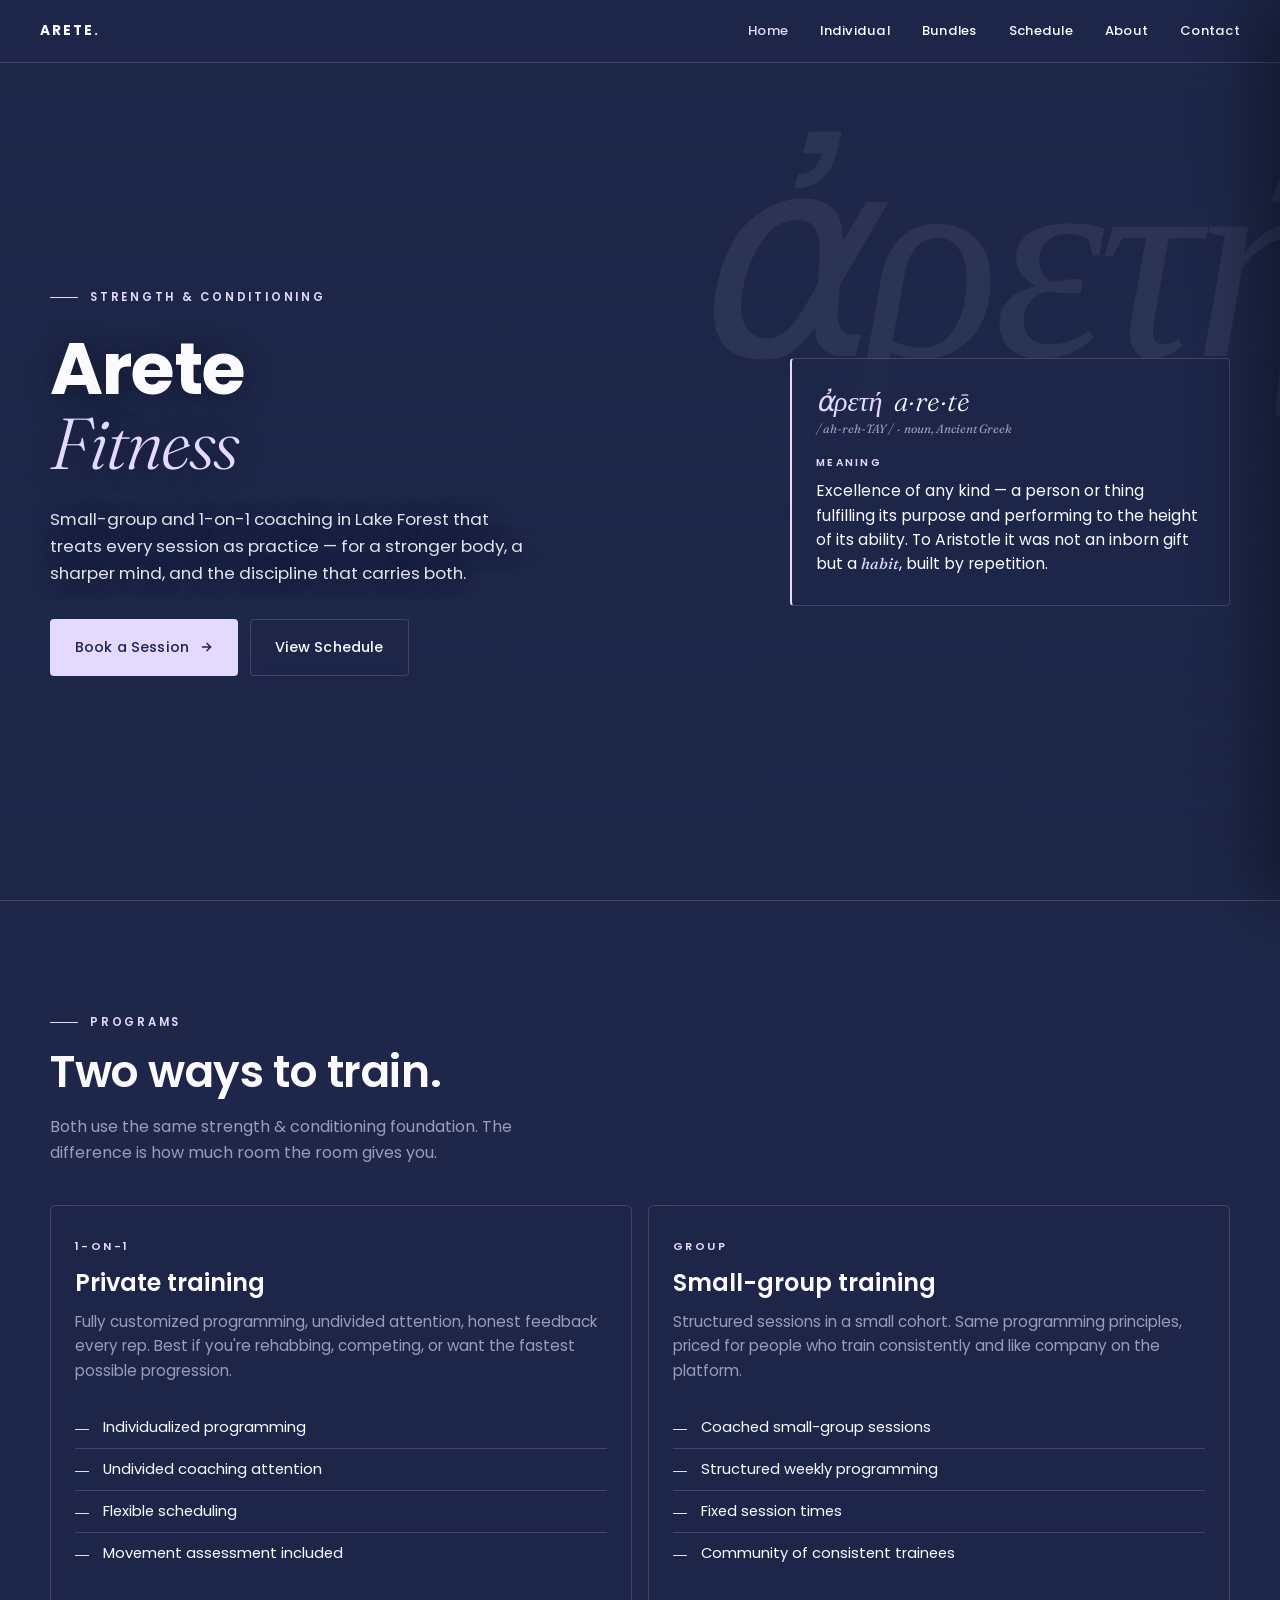
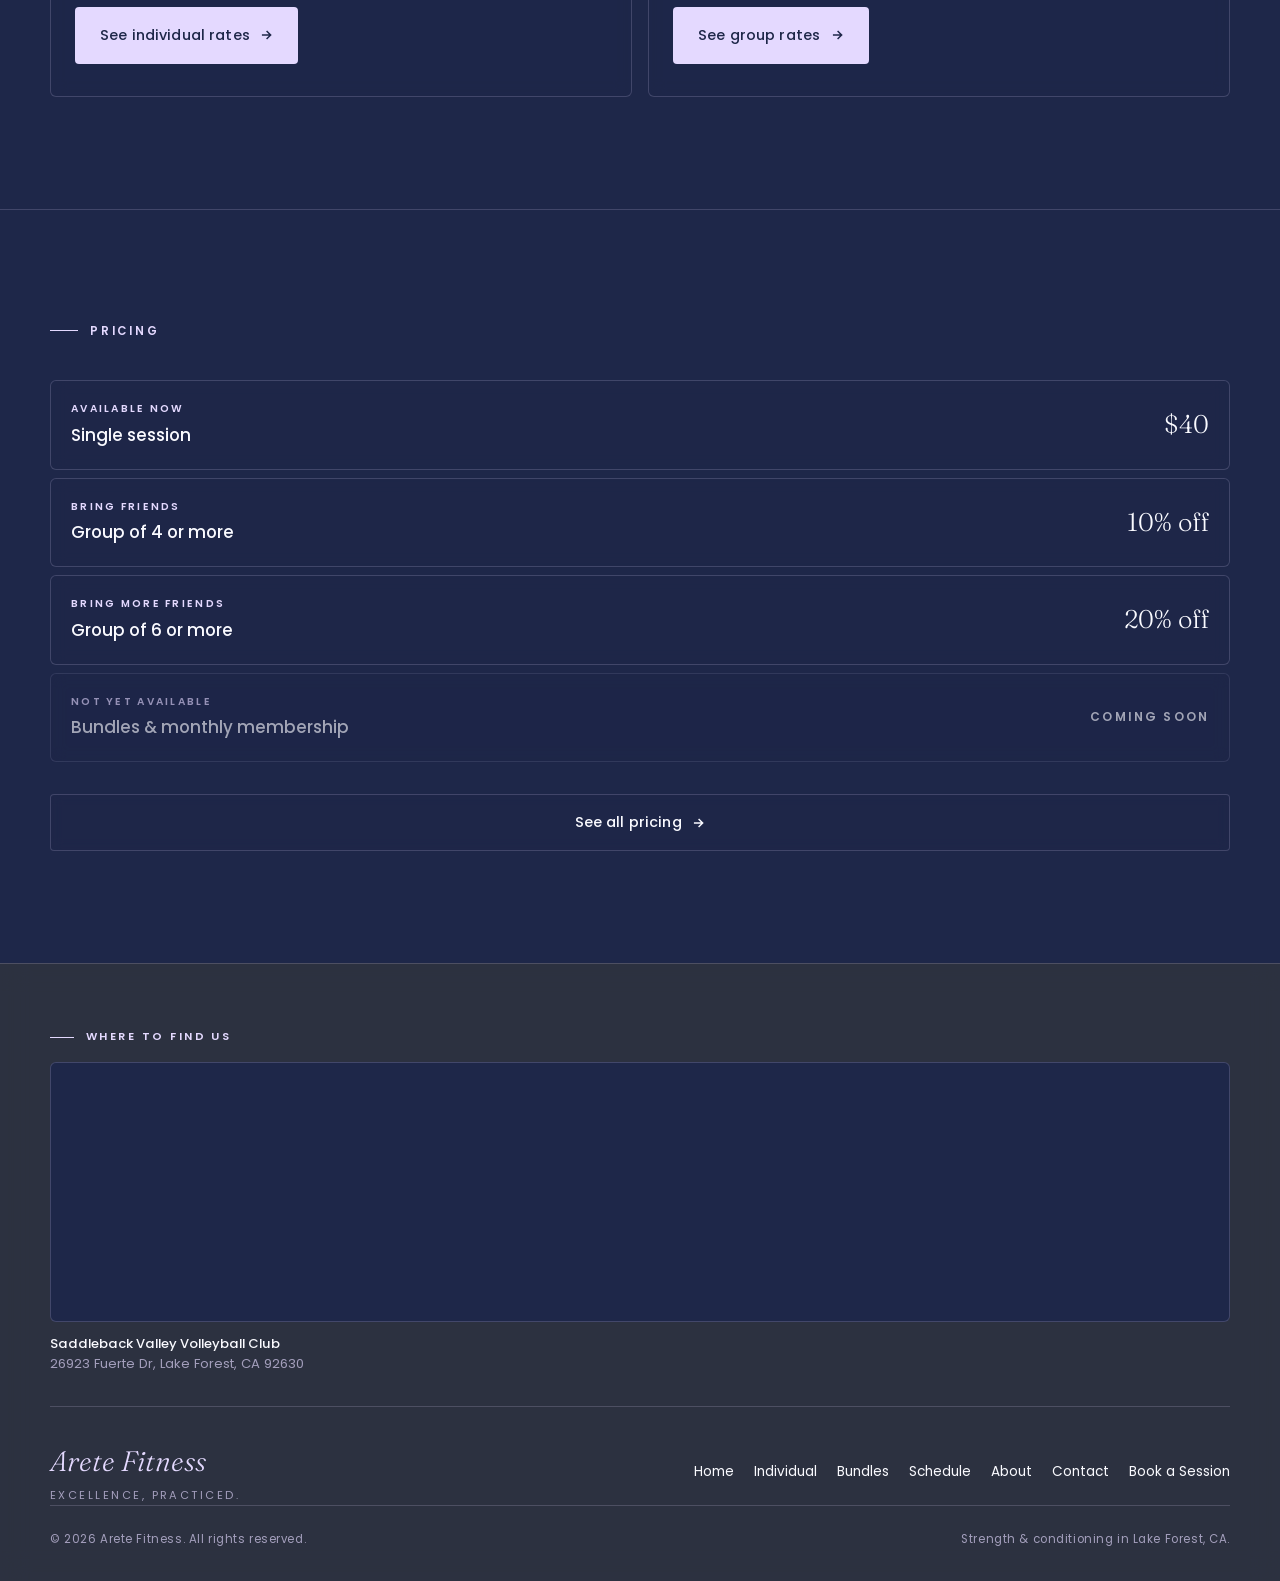
==== commit 877eacc5: "Add files via upload" ====
--- a/index.html
+++ b/index.html
@@ -3,21 +3,21 @@
 <head>
 <meta charset="UTF-8">
 <meta name="viewport" content="width=device-width, initial-scale=1.0">
-<title>Contact &amp; Location &mdash; Arete Fitness</title>
-<meta name="description" content="Get in touch with Arete Fitness. Located at 26923 Fuerte Dr, Lake Forest, CA 92630.">
-<link rel="canonical" href="https://www.aretefitness.com/contact.html">
+<title>Arete Fitness &mdash; Strength &amp; Conditioning in Lake Forest, CA</title>
+<meta name="description" content="Small-group and 1-on-1 strength and conditioning coaching in Lake Forest, CA. Coached by Alex. Single sessions $40, group discounts available.">
+<link rel="canonical" href="https://www.aretefitness.com/">
 <meta name="robots" content="index, follow">
 
 <meta property="og:type" content="website">
 <meta property="og:site_name" content="Arete Fitness">
-<meta property="og:title" content="Contact &amp; Location &mdash; Arete Fitness">
-<meta property="og:description" content="Get in touch with Arete Fitness. Located at 26923 Fuerte Dr, Lake Forest, CA 92630.">
-<meta property="og:url" content="https://www.aretefitness.com/contact.html">
+<meta property="og:title" content="Arete Fitness &mdash; Strength &amp; Conditioning in Lake Forest, CA">
+<meta property="og:description" content="Small-group and 1-on-1 strength and conditioning coaching in Lake Forest, CA. Coached by Alex. Single sessions $40, group discounts available.">
+<meta property="og:url" content="https://www.aretefitness.com/">
 <meta property="og:image" content="https://www.aretefitness.com/assets/hero-1.jpg">
 <meta property="og:locale" content="en_US">
 <meta name="twitter:card" content="summary_large_image">
-<meta name="twitter:title" content="Contact &amp; Location &mdash; Arete Fitness">
-<meta name="twitter:description" content="Get in touch with Arete Fitness. Located at 26923 Fuerte Dr, Lake Forest, CA 92630.">
+<meta name="twitter:title" content="Arete Fitness &mdash; Strength &amp; Conditioning in Lake Forest, CA">
+<meta name="twitter:description" content="Small-group and 1-on-1 strength and conditioning coaching in Lake Forest, CA. Coached by Alex. Single sessions $40, group discounts available.">
 <meta name="twitter:image" content="https://www.aretefitness.com/assets/hero-1.jpg">
 
 <link rel="preconnect" href="https://fonts.googleapis.com">
@@ -51,14 +51,14 @@
 </head>
 <body>
 <nav class="nav" aria-label="Primary">
-  <a class="logo" href="index.html" aria-label="Arete Fitness home">Arete<em>.</em></a>
+  <a class="logo" href="/" aria-label="Arete Fitness home">Arete<em>.</em></a>
   <div class="desktop-nav">
-    <a href="index.html">Home</a>
-    <a href="individual-sessions.html">Individual</a>
-    <a href="bundles.html">Bundles</a>
-    <a href="schedule.html">Schedule</a>
-    <a href="about.html">About</a>
-    <a href="contact.html" class="active">Contact</a>
+    <a href="/" class="active">Home</a>
+    <a href="/individual-sessions">Individual</a>
+    <a href="/bundles">Bundles</a>
+    <a href="/schedule">Schedule</a>
+    <a href="/about">About</a>
+    <a href="/contact">Contact</a>
   </div>
   <button class="menu-btn" onclick="openMenu()" aria-label="Open menu" aria-controls="mobileMenu">Menu</button>
 </nav>
@@ -67,80 +67,124 @@
 
 <aside class="mobile-menu" id="mobileMenu" aria-label="Mobile navigation">
   <button class="close-btn" onclick="closeMenu()" aria-label="Close menu">Close</button>
-  <a href="index.html">Home</a>
-  <a href="individual-sessions.html">Individual Sessions</a>
-  <a href="bundles.html">Bundles</a>
-  <a href="schedule.html">Schedule</a>
-  <a href="about.html">About</a>
-  <a href="contact.html" class="active">Contact</a>
-  <a href="book.html">Book a Session</a>
+  <a href="/" class="active">Home</a>
+  <a href="/individual-sessions">Individual Sessions</a>
+  <a href="/bundles">Bundles</a>
+  <a href="/schedule">Schedule</a>
+  <a href="/about">About</a>
+  <a href="/contact">Contact</a>
+  <a href="/book">Book a Session</a>
 </aside>
 <main>
-<section class="page-section" aria-label="Contact Arete Fitness">
-  <div class="content-max">
-    <div class="page-header">
-      <p class="section-eyebrow">Contact</p>
-      <h1 class="section-title">Get in touch.</h1>
-      <p class="section-lead">Questions about training or rates? Send a note. Ready to train? <a href="book.html?session=single" style="color:var(--periwinkle);">Book a session</a> instead.</p>
-    </div>
-
-    <div class="contact-grid">
-      <div class="contact-block">
-        <p class="contact-block-title">Reach us directly</p>
-        <div class="contact-item">
-          <svg width="18" height="18" viewBox="0 0 24 24" fill="none" stroke="currentColor" stroke-width="2" aria-hidden="true"><path d="M22 16.92v3a2 2 0 0 1-2.18 2 19.79 19.79 0 0 1-8.63-3.07 19.5 19.5 0 0 1-6-6 19.79 19.79 0 0 1-3.07-8.67A2 2 0 0 1 4.11 2h3a2 2 0 0 1 2 1.72 12.84 12.84 0 0 0 .7 2.81 2 2 0 0 1-.45 2.11L8.09 9.91a16 16 0 0 0 6 6l1.27-1.27a2 2 0 0 1 2.11-.45 12.84 12.84 0 0 0 2.81.7A2 2 0 0 1 22 16.92z"/></svg>
-          <a href="tel:+15555550100">(555) 555-0100<span class="placeholder-badge">demo</span></a>
-        </div>
-        <div class="contact-item">
-          <svg width="18" height="18" viewBox="0 0 24 24" fill="none" stroke="currentColor" stroke-width="2" aria-hidden="true"><path d="M4 4h16c1.1 0 2 .9 2 2v12c0 1.1-.9 2-2 2H4c-1.1 0-2-.9-2-2V6c0-1.1.9-2 2-2z"/><polyline points="22,6 12,13 2,6"/></svg>
-          <a href="mailto:hello@aretefitness.com">hello@aretefitness.com<span class="placeholder-badge">demo</span></a>
-        </div>
-        <div class="contact-item">
-          <svg width="18" height="18" viewBox="0 0 24 24" fill="none" stroke="currentColor" stroke-width="2" aria-hidden="true"><path d="M21 10c0 7-9 13-9 13s-9-6-9-13a9 9 0 0 1 18 0z"/><circle cx="12" cy="10" r="3"/></svg>
-          <span>
-            <span class="venue-name">Saddleback Valley Volleyball Club</span>
-            26923 Fuerte Dr<br>
-            Lake Forest, CA 92630
-          </span>
-        </div>
-
-        <div class="contact-map-block">
-          <div class="map-embed">
-            <iframe src="https://www.google.com/maps/embed?pb=!1m18!1m12!1m3!1d15756.820839464606!2d-117.63655254147321!3d33.66061461224978!2m3!1f0!2f0!3f0!3m2!1i1024!2i768!4f13.1!3m3!1m2!1s0x80dce9d74f8bfab7%3A0x3d95651aeee42cab!2sSaddleback%20Valley%20Volleyball%20Club!5e1!3m2!1sen!2sus!4v1783017865404!5m2!1sen!2sus" loading="lazy" referrerpolicy="strict-origin-when-cross-origin" title="Arete Fitness location map" allowfullscreen></iframe>
-          </div>
-        </div>
-
-        <p class="contact-block-title" style="margin-top: 2rem;">Follow along</p>
-        <div class="social-links">
-          <a href="#" aria-label="Instagram (not yet connected)">
-            <svg viewBox="0 0 24 24" fill="none" stroke="currentColor" stroke-width="2" aria-hidden="true"><rect x="2" y="2" width="20" height="20" rx="5"/><path d="M16 11.37A4 4 0 1 1 12.63 8 4 4 0 0 1 16 11.37z"/><line x1="17.5" y1="6.5" x2="17.51" y2="6.5"/></svg>
-          </a>
-          <a href="#" aria-label="X / Twitter (not yet connected)">
-            <svg viewBox="0 0 24 24" fill="currentColor" stroke="none" aria-hidden="true"><path d="M18.244 2.25h3.308l-7.227 8.26 8.502 11.24H16.17l-5.214-6.817L4.99 21.75H1.68l7.73-8.835L1.254 2.25H8.08l4.713 6.231zm-1.161 17.52h1.833L7.084 4.126H5.117z"/></svg>
-          </a>
-        </div>
-      </div>
-
-      <div class="contact-block">
-        <p class="contact-block-title">Send a note</p>
-        <div class="contact-form-row">
-          <label for="c-name">Your name</label>
-          <input id="c-name" type="text" placeholder="Alex Doe">
-        </div>
-        <div class="contact-form-row">
-          <label for="c-email">Email</label>
-          <input id="c-email" type="email" placeholder="you@example.com">
-        </div>
-        <div class="contact-form-row">
-          <label for="c-msg">Message</label>
-          <textarea id="c-msg" placeholder="I'm interested in..."></textarea>
-        </div>
-        <button class="btn btn-primary" type="button" onclick="alert('This contact form is a placeholder. To book a session, use the Book a Session page.')">Send message</button>
-
-        <div class="placeholder-note">
-          <strong>Placeholder</strong>
-          This general contact form isn't connected yet. The <a href="book.html?session=single" style="color:var(--periwinkle);">booking form</a> is live and does send.
-        </div>
+<section aria-label="Introduction">
+  <div class="hero">
+    <div class="hero-slides" aria-hidden="true">
+      <div class="hero-slide hero-slide-1"></div>
+      <div class="hero-slide hero-slide-2"></div>
+      <div class="hero-slide hero-slide-3"></div>
+    </div>
+    <div class="hero-overlay" aria-hidden="true"></div>
+
+    <div class="hero-greek" aria-hidden="true">&#7936;&rho;&epsilon;&tau;&#942;</div>
+
+    <div class="hero-inner content-max">
+      <div class="hero-primary">
+        <p class="eyebrow">Strength &amp; Conditioning</p>
+        <h1>Arete<br><em>Fitness</em></h1>
+        <p class="lead">Small-group and 1-on-1 coaching in Lake Forest that treats every session as practice &mdash; for a stronger body, a sharper mind, and the discipline that carries both.</p>
+        <div class="cta-row">
+          <a class="btn btn-primary" href="/book?session=single">Book a Session <svg width="14" height="14" viewBox="0 0 24 24" fill="none" stroke="currentColor" stroke-width="2.5" aria-hidden="true"><path d="M5 12h14M13 5l7 7-7 7"/></svg></a>
+          <a class="btn btn-secondary" href="/schedule">View Schedule</a>
+        </div>
+      </div>
+      <div class="hero-secondary">
+        <div class="hero-definition">
+          <p class="hero-def-word">&#7936;&rho;&epsilon;&tau;&#942; &nbsp;<em>a&middot;re&middot;t&#275;</em></p>
+          <p class="hero-def-pronounce">/ ah-reh-TAY / &nbsp;&middot;&nbsp; noun, Ancient Greek</p>
+          <p class="hero-def-part">Meaning</p>
+          <p class="hero-def-meaning">Excellence of any kind &mdash; a person or thing fulfilling its purpose and performing to the height of its ability. To Aristotle it was not an inborn gift but a <em>habit</em>, built by repetition.</p>
+        </div>
+      </div>
+    </div>
+  </div>
+
+  <div class="preview-section">
+    <div class="content-max">
+      <div class="preview-header">
+        <p class="section-eyebrow">Programs</p>
+        <h2 class="section-title">Two ways to train.</h2>
+        <p class="section-lead">Both use the same strength &amp; conditioning foundation. The difference is how much room the room gives you.</p>
+      </div>
+
+      <div class="programs-grid">
+        <article class="program-card">
+          <p class="program-label">1-on-1</p>
+          <h3 class="program-title">Private training</h3>
+          <p class="program-desc">Fully customized programming, undivided attention, honest feedback every rep. Best if you're rehabbing, competing, or want the fastest possible progression.</p>
+          <ul class="program-list">
+            <li>Individualized programming</li>
+            <li>Undivided coaching attention</li>
+            <li>Flexible scheduling</li>
+            <li>Movement assessment included</li>
+          </ul>
+          <a class="btn btn-primary" href="/individual-sessions">See individual rates <svg width="14" height="14" viewBox="0 0 24 24" fill="none" stroke="currentColor" stroke-width="2.5" aria-hidden="true"><path d="M5 12h14M13 5l7 7-7 7"/></svg></a>
+        </article>
+
+        <article class="program-card">
+          <p class="program-label">Group</p>
+          <h3 class="program-title">Small-group training</h3>
+          <p class="program-desc">Structured sessions in a small cohort. Same programming principles, priced for people who train consistently and like company on the platform.</p>
+          <ul class="program-list">
+            <li>Coached small-group sessions</li>
+            <li>Structured weekly programming</li>
+            <li>Fixed session times</li>
+            <li>Community of consistent trainees</li>
+          </ul>
+          <a class="btn btn-primary" href="/bundles">See group rates <svg width="14" height="14" viewBox="0 0 24 24" fill="none" stroke="currentColor" stroke-width="2.5" aria-hidden="true"><path d="M5 12h14M13 5l7 7-7 7"/></svg></a>
+        </article>
+      </div>
+    </div>
+  </div>
+
+  <div class="preview-section">
+    <div class="content-max">
+      <div class="preview-header">
+        <p class="section-eyebrow">Pricing</p>
+      </div>
+
+      <div class="tier-preview-list">
+        <a class="tier-preview-item" href="/individual-sessions" style="text-decoration:none;">
+          <div class="tier-preview-left">
+            <span class="tier-preview-label">Available now</span>
+            <span class="tier-preview-name">Single session</span>
+          </div>
+          <div class="tier-preview-price">$40</div>
+        </a>
+        <a class="tier-preview-item" href="/bundles" style="text-decoration:none;">
+          <div class="tier-preview-left">
+            <span class="tier-preview-label">Bring friends</span>
+            <span class="tier-preview-name">Group of 4 or more</span>
+          </div>
+          <div class="tier-preview-price">10% off</div>
+        </a>
+        <a class="tier-preview-item" href="/bundles" style="text-decoration:none;">
+          <div class="tier-preview-left">
+            <span class="tier-preview-label">Bring more friends</span>
+            <span class="tier-preview-name">Group of 6 or more</span>
+          </div>
+          <div class="tier-preview-price">20% off</div>
+        </a>
+        <div class="tier-preview-item is-coming-soon">
+          <div class="tier-preview-left">
+            <span class="tier-preview-label">Not yet available</span>
+            <span class="tier-preview-name">Bundles &amp; monthly membership</span>
+          </div>
+          <div class="tier-preview-price" style="font-size:0.75rem;letter-spacing:0.18em;text-transform:uppercase;font-family:'Poppins',sans-serif;font-weight:600;">Coming soon</div>
+        </div>
+      </div>
+
+      <div class="preview-cta-row">
+        <a class="btn btn-secondary" href="/individual-sessions">See all pricing <svg width="14" height="14" viewBox="0 0 24 24" fill="none" stroke="currentColor" stroke-width="2.5" aria-hidden="true"><path d="M5 12h14M13 5l7 7-7 7"/></svg></a>
       </div>
     </div>
   </div>
@@ -150,19 +194,30 @@
   <div class="content-max">
     <div class="footer-inner">
 
+      <div class="footer-map-wrapper">
+        <div class="footer-map-label">Where to find us</div>
+        <div class="map-embed footer-map">
+          <iframe src="https://www.google.com/maps/embed?pb=!1m18!1m12!1m3!1d15756.820839464606!2d-117.63655254147321!3d33.66061461224978!2m3!1f0!2f0!3f0!3m2!1i1024!2i768!4f13.1!3m3!1m2!1s0x80dce9d74f8bfab7%3A0x3d95651aeee42cab!2sSaddleback%20Valley%20Volleyball%20Club!5e1!3m2!1sen!2sus!4v1783017865404!5m2!1sen!2sus" loading="lazy" referrerpolicy="strict-origin-when-cross-origin" title="Arete Fitness location map" allowfullscreen></iframe>
+        </div>
+        <div class="footer-map-address">
+          <strong>Saddleback Valley Volleyball Club</strong><br>
+          26923 Fuerte Dr, Lake Forest, CA 92630
+        </div>
+      </div>
+
       <div class="footer-meta">
         <div>
           <div class="footer-lock">Arete Fitness</div>
           <div class="footer-tag">Excellence, practiced.</div>
         </div>
         <div class="footer-nav">
-          <a href="index.html">Home</a>
-          <a href="individual-sessions.html">Individual</a>
-          <a href="bundles.html">Bundles</a>
-          <a href="schedule.html">Schedule</a>
-          <a href="about.html">About</a>
-          <a href="contact.html">Contact</a>
-          <a href="book.html">Book a Session</a>
+          <a href="/">Home</a>
+          <a href="/individual-sessions">Individual</a>
+          <a href="/bundles">Bundles</a>
+          <a href="/schedule">Schedule</a>
+          <a href="/about">About</a>
+          <a href="/contact">Contact</a>
+          <a href="/book">Book a Session</a>
         </div>
       </div>
 
--- a/styles.css
+++ b/styles.css
@@ -1,33 +1,1015 @@
-<?xml version="1.0" encoding="UTF-8"?>
-<urlset xmlns="http://www.sitemaps.org/schemas/sitemap/0.9">
-  <url>
-    <loc>https://www.aretefitness.com/</loc>
-    <changefreq>monthly</changefreq>
-    <priority>1.0</priority>
-  </url>
-  <url>
-    <loc>https://www.aretefitness.com/individual-sessions.html</loc>
-    <changefreq>monthly</changefreq>
-    <priority>0.9</priority>
-  </url>
-  <url>
-    <loc>https://www.aretefitness.com/bundles.html</loc>
-    <changefreq>monthly</changefreq>
-    <priority>0.8</priority>
-  </url>
-  <url>
-    <loc>https://www.aretefitness.com/schedule.html</loc>
-    <changefreq>monthly</changefreq>
-    <priority>0.7</priority>
-  </url>
-  <url>
-    <loc>https://www.aretefitness.com/about.html</loc>
-    <changefreq>monthly</changefreq>
-    <priority>0.7</priority>
-  </url>
-  <url>
-    <loc>https://www.aretefitness.com/contact.html</loc>
-    <changefreq>monthly</changefreq>
-    <priority>0.7</priority>
-  </url>
-</urlset>
+:root {
+  --hero-bg: url("assets/backdrop.jpg");
+  --jet-black: #30343f;
+  --ghost-white: #fafaff;
+  --periwinkle: #e4d9ff;
+  --twilight-indigo: #273469;
+  --space-indigo: #1e2749;
+  --peri-dim: rgba(228, 217, 255, 0.65);
+  --peri-hair: rgba(228, 217, 255, 0.18);
+  --peri-faint: rgba(228, 217, 255, 0.08);
+}
+
+* { margin: 0; padding: 0; box-sizing: border-box; }
+html { scroll-behavior: smooth; -webkit-text-size-adjust: 100%; }
+
+body {
+  font-family: 'Poppins', sans-serif;
+  font-weight: 400;
+  background: var(--space-indigo);
+  color: var(--ghost-white);
+  line-height: 1.6;
+  overflow-x: hidden;
+  -webkit-font-smoothing: antialiased;
+  min-height: 100vh;
+  position: relative;
+}
+
+body::before {
+  content: '';
+  position: fixed;
+  inset: 0;
+  z-index: -1;
+  background:
+    linear-gradient(rgba(30, 39, 73, 0.75), rgba(30, 39, 73, 0.75)),
+    var(--hero-bg);
+  background-size: cover;
+  background-position: center;
+  background-repeat: no-repeat;
+}
+
+h1, h2, h3, h4, h5, h6 { font-family: 'Poppins', sans-serif; }
+h1 { font-weight: 700; letter-spacing: -0.02em; line-height: 1.05; }
+h2 { font-weight: 600; letter-spacing: -0.01em; line-height: 1.15; }
+h3 { font-weight: 600; line-height: 1.25; }
+h4, h5 { font-weight: 500; }
+h6 { font-weight: 600; letter-spacing: 0.08em; text-transform: uppercase; font-size: 0.72rem; }
+
+::selection { background: var(--periwinkle); color: var(--space-indigo); }
+a { color: inherit; }
+
+.content-max { max-width: 1180px; margin: 0 auto; width: 100%; }
+
+/* ---------- NAV ---------- */
+.nav {
+  position: fixed; top: 0; left: 0; right: 0; z-index: 100;
+  padding: 1rem 1.25rem;
+  display: flex; justify-content: space-between; align-items: center;
+  background: rgba(30, 39, 73, 0.78);
+  backdrop-filter: blur(14px);
+  -webkit-backdrop-filter: blur(14px);
+  border-bottom: 1px solid var(--peri-hair);
+}
+.logo {
+  font-weight: 700; letter-spacing: 0.15em; font-size: 0.85rem;
+  text-transform: uppercase; color: var(--ghost-white); text-decoration: none;
+}
+.logo em { font-style: normal; color: var(--periwinkle); }
+.desktop-nav { display: none; }
+.menu-btn {
+  background: none; border: 1px solid var(--peri-hair);
+  color: var(--ghost-white); padding: 0.55rem 1rem;
+  font-family: inherit; font-size: 0.72rem; letter-spacing: 0.14em;
+  text-transform: uppercase; cursor: pointer; border-radius: 999px;
+  transition: border-color 0.2s ease;
+}
+.menu-btn:hover { border-color: var(--periwinkle); }
+
+.mobile-menu {
+  position: fixed; top: 0; right: 0; height: 100vh; height: 100dvh;
+  width: 88%; max-width: 380px;
+  background: var(--twilight-indigo);
+  z-index: 101; padding: 5rem 2rem 2rem;
+  transform: translateX(100%);
+  transition: transform 0.4s cubic-bezier(0.4, 0, 0.2, 1);
+  box-shadow: -20px 0 60px rgba(0,0,0,0.4);
+  overflow-y: auto;
+}
+.mobile-menu.open { transform: translateX(0); }
+.mobile-menu a {
+  display: block; color: var(--ghost-white); text-decoration: none;
+  padding: 1.1rem 0; font-size: 1.4rem; font-weight: 500;
+  border-bottom: 1px solid var(--peri-hair); letter-spacing: -0.01em;
+}
+.mobile-menu a:last-of-type { border-bottom: none; }
+.mobile-menu a.active { color: var(--periwinkle); }
+.close-btn {
+  position: absolute; top: 1.15rem; right: 1.25rem;
+  background: none; border: 1px solid var(--peri-hair);
+  color: var(--ghost-white); padding: 0.55rem 1rem;
+  font-family: inherit; font-size: 0.72rem; letter-spacing: 0.14em;
+  text-transform: uppercase; cursor: pointer; border-radius: 999px;
+}
+.menu-overlay {
+  position: fixed; inset: 0; background: rgba(0,0,0,0.5);
+  z-index: 100; opacity: 0; pointer-events: none;
+  transition: opacity 0.3s ease;
+}
+.menu-overlay.open { opacity: 1; pointer-events: auto; }
+
+/* ---------- HERO ---------- */
+.hero {
+  position: relative;
+  min-height: 100vh; min-height: 100dvh;
+  padding: 7rem 1.5rem 3rem;
+  display: flex; flex-direction: column; justify-content: center;
+  overflow: hidden;
+  background: var(--space-indigo);
+}
+.hero-greek {
+  position: absolute;
+  top: 6rem; right: -1.5rem;
+  font-family: 'Fraunces', Georgia, serif;
+  font-weight: 300; font-style: italic;
+  font-size: clamp(6rem, 32vw, 12rem);
+  color: var(--periwinkle);
+  opacity: 0.08;
+  letter-spacing: -0.02em;
+  line-height: 0.9;
+  user-select: none; pointer-events: none;
+  z-index: 2;
+}
+.hero-inner { position: relative; z-index: 2; }
+.hero-primary { display: flex; flex-direction: column; }
+.hero-secondary { display: flex; margin-top: 2rem; }
+.eyebrow {
+  font-size: 0.72rem; letter-spacing: 0.24em; text-transform: uppercase;
+  color: var(--periwinkle); font-weight: 600;
+  margin-bottom: 1.5rem;
+  display: flex; align-items: center; gap: 0.75rem;
+}
+.eyebrow::before {
+  content: ''; width: 28px; height: 1px; background: var(--periwinkle);
+}
+.hero h1 {
+  font-size: clamp(2.4rem, 9vw, 4.25rem);
+  margin-bottom: 1.5rem;
+  max-width: 14ch;
+  text-shadow: 0 2px 30px rgba(0,0,0,0.4);
+}
+.hero h1 em {
+  font-family: 'Fraunces', Georgia, serif;
+  font-style: italic; font-weight: 300;
+  color: var(--periwinkle);
+  letter-spacing: -0.02em;
+}
+.hero p.lead {
+  font-size: 1.05rem; max-width: 44ch;
+  color: rgba(250, 250, 255, 0.9);
+  margin-bottom: 2rem;
+  text-shadow: 0 1px 20px rgba(0,0,0,0.5);
+}
+.cta-row { display: flex; flex-wrap: wrap; gap: 0.75rem; }
+
+.hero-definition {
+  padding: 1.75rem 1.5rem;
+  background: rgba(30, 39, 73, 0.65);
+  border: 1px solid var(--peri-hair);
+  border-left: 2px solid var(--periwinkle);
+  border-radius: 4px;
+  backdrop-filter: blur(12px);
+  -webkit-backdrop-filter: blur(12px);
+  max-width: 540px;
+  width: 100%;
+}
+.hero-def-word {
+  font-family: 'Fraunces', Georgia, serif;
+  font-weight: 300; font-style: italic;
+  font-size: 1.75rem;
+  color: var(--periwinkle);
+  line-height: 1;
+  margin-bottom: 0.25rem;
+}
+.hero-def-word em { font-style: italic; color: var(--ghost-white); }
+.hero-def-pronounce {
+  font-size: 0.75rem; color: var(--peri-dim);
+  font-family: 'Fraunces', Georgia, serif; font-style: italic;
+  margin-bottom: 1rem;
+}
+.hero-def-part {
+  font-size: 0.65rem; letter-spacing: 0.22em; text-transform: uppercase;
+  color: var(--periwinkle); font-weight: 600;
+  margin-bottom: 0.5rem;
+}
+.hero-def-meaning {
+  font-size: 0.98rem;
+  color: var(--ghost-white); font-weight: 400; line-height: 1.55;
+}
+.hero-def-meaning em {
+  font-family: 'Fraunces', Georgia, serif; font-style: italic;
+  color: var(--periwinkle); font-weight: 400;
+}
+
+/* ---------- BUTTONS ---------- */
+.btn {
+  display: inline-flex; align-items: center; justify-content: center;
+  gap: 0.6rem;
+  padding: 1rem 1.5rem;
+  text-decoration: none; font-weight: 500;
+  font-size: 0.9rem; letter-spacing: 0.01em;
+  border-radius: 4px;
+  transition: all 0.25s ease;
+  border: 1px solid transparent;
+  cursor: pointer; font-family: inherit;
+  white-space: nowrap;
+}
+.btn-primary { background: var(--periwinkle); color: var(--space-indigo); }
+.btn-primary:hover { background: var(--ghost-white); transform: translateY(-1px); }
+.btn-secondary { background: rgba(30, 39, 73, 0.4); color: var(--ghost-white); border-color: var(--peri-hair); backdrop-filter: blur(6px); }
+.btn-secondary:hover { border-color: var(--periwinkle); background: rgba(228, 217, 255, 0.1); }
+.btn svg { flex-shrink: 0; }
+
+.page-section {
+  padding: 7rem 1.5rem 5rem;
+  min-height: 100vh; min-height: 100dvh;
+}
+.page-header { margin-bottom: 3rem; }
+.section-eyebrow {
+  font-size: 0.72rem; letter-spacing: 0.24em; text-transform: uppercase;
+  color: var(--periwinkle); font-weight: 600;
+  margin-bottom: 1rem;
+  display: flex; align-items: center; gap: 0.75rem;
+}
+.section-eyebrow::before {
+  content: ''; width: 28px; height: 1px; background: var(--periwinkle);
+}
+.section-title {
+  font-size: clamp(1.9rem, 7vw, 2.75rem);
+  margin-bottom: 1rem; max-width: 20ch;
+}
+.section-lead {
+  font-size: 1rem; color: var(--peri-dim);
+  max-width: 54ch;
+}
+
+.subsection { margin-bottom: 4rem; }
+.subsection:last-child { margin-bottom: 2rem; }
+.subsection-header { margin-bottom: 1.75rem; }
+.subsection-eyebrow {
+  font-size: 0.68rem; letter-spacing: 0.2em; text-transform: uppercase;
+  color: var(--periwinkle); font-weight: 600;
+  margin-bottom: 0.75rem;
+}
+.subsection-title {
+  font-size: 1.5rem; margin-bottom: 0.5rem; color: var(--ghost-white);
+}
+.subsection-lead {
+  color: var(--peri-dim); font-size: 0.95rem; max-width: 54ch;
+}
+
+/* ---------- HOME PREVIEW SECTIONS ---------- */
+.preview-section {
+  padding: 5rem 1.5rem;
+  border-top: 1px solid var(--peri-hair);
+}
+.preview-header { margin-bottom: 2.5rem; }
+.preview-cta-row { margin-top: 2rem; }
+.preview-cta-row .btn { width: 100%; justify-content: center; }
+
+.tier-preview-list { display: flex; flex-direction: column; gap: 0.5rem; }
+.tier-preview-item {
+  display: flex; justify-content: space-between; align-items: center;
+  padding: 1.25rem 1.25rem;
+  border: 1px solid var(--peri-hair);
+  border-radius: 6px;
+  background: rgba(30, 39, 73, 0.5);
+  backdrop-filter: blur(8px);
+  -webkit-backdrop-filter: blur(8px);
+  gap: 1rem;
+  transition: border-color 0.25s ease;
+}
+.tier-preview-item:hover { border-color: var(--periwinkle); }
+.tier-preview-left { display: flex; flex-direction: column; gap: 0.25rem; min-width: 0; }
+.tier-preview-label {
+  font-size: 0.65rem; letter-spacing: 0.22em; text-transform: uppercase;
+  color: var(--periwinkle); font-weight: 600;
+}
+.tier-preview-name { font-size: 1.05rem; font-weight: 500; color: var(--ghost-white); }
+.tier-preview-price {
+  font-family: 'Fraunces', Georgia, serif;
+  font-weight: 300; font-size: 1.6rem;
+  color: var(--ghost-white); flex-shrink: 0; line-height: 1;
+}
+
+/* ---------- PROGRAMS ---------- */
+.programs-grid { display: flex; flex-direction: column; gap: 1rem; }
+.program-card {
+  border: 1px solid var(--peri-hair);
+  padding: 2rem 1.5rem;
+  border-radius: 6px;
+  transition: border-color 0.25s ease, transform 0.25s ease;
+  background: rgba(30, 39, 73, 0.55);
+  backdrop-filter: blur(8px);
+  -webkit-backdrop-filter: blur(8px);
+  display: flex; flex-direction: column;
+}
+.program-card:hover { border-color: var(--periwinkle); transform: translateY(-2px); }
+.program-label {
+  font-size: 0.7rem; letter-spacing: 0.22em; text-transform: uppercase;
+  color: var(--periwinkle); font-weight: 600;
+  margin-bottom: 0.75rem;
+}
+.program-title { font-size: 1.5rem; margin-bottom: 0.75rem; }
+.program-desc { color: var(--peri-dim); margin-bottom: 1.5rem; font-size: 0.95rem; }
+.program-list { list-style: none; margin-bottom: 2rem; flex: 1; }
+.program-list li {
+  padding: 0.55rem 0; padding-left: 1.75rem;
+  position: relative; font-size: 0.92rem;
+  color: var(--ghost-white);
+  border-top: 1px solid var(--peri-hair);
+}
+.program-list li:first-child { border-top: none; }
+.program-list li::before {
+  content: ''; position: absolute; left: 0; top: 1.35rem;
+  width: 14px; height: 1px; background: var(--periwinkle);
+}
+.program-card .btn { align-self: flex-start; }
+
+/* ---------- RATES ---------- */
+.rates-grid { display: flex; flex-direction: column; gap: 0.75rem; }
+.rate-card {
+  background: rgba(30, 39, 73, 0.55);
+  backdrop-filter: blur(8px);
+  -webkit-backdrop-filter: blur(8px);
+  border: 1px solid var(--peri-hair);
+  border-radius: 6px;
+  padding: 1.75rem 1.5rem;
+  display: flex; flex-direction: column;
+  transition: border-color 0.25s ease;
+}
+.rate-card:hover { border-color: var(--periwinkle); }
+.rate-title { font-size: 1.25rem; margin-bottom: 0.4rem; }
+.rate-desc { color: var(--peri-dim); font-size: 0.9rem; margin-bottom: 1.25rem; flex: 1; }
+.rate-price {
+  font-family: 'Fraunces', Georgia, serif;
+  font-weight: 300; font-size: 2.5rem;
+  color: var(--ghost-white); line-height: 1; margin-bottom: 0.35rem;
+}
+.rate-unit { font-size: 0.82rem; color: var(--peri-dim); margin-bottom: 1.5rem; }
+.rate-card .btn { align-self: flex-start; }
+
+.seasonal-callout {
+  background: rgba(228, 217, 255, 0.05);
+  border: 1.5px solid var(--periwinkle);
+  border-radius: 6px;
+  padding: 1.5rem 1.5rem;
+  margin-top: 1.25rem;
+  backdrop-filter: blur(6px);
+  -webkit-backdrop-filter: blur(6px);
+  position: relative;
+  display: flex; flex-direction: column; gap: 1rem;
+}
+.seasonal-top {
+  display: flex; align-items: flex-start; justify-content: space-between;
+  gap: 1rem; flex-wrap: wrap;
+}
+.seasonal-tag {
+  display: inline-flex; align-items: center; gap: 0.5rem;
+  font-size: 0.62rem; letter-spacing: 0.24em; text-transform: uppercase;
+  color: var(--space-indigo); font-weight: 700;
+  background: var(--periwinkle);
+  padding: 0.35rem 0.7rem; border-radius: 2px;
+}
+.seasonal-tag::before {
+  content: ''; width: 6px; height: 6px;
+  background: var(--space-indigo); border-radius: 50%;
+  animation: pulse 2s ease-in-out infinite;
+}
+@keyframes pulse { 0%, 100% { opacity: 1; } 50% { opacity: 0.35; } }
+.seasonal-price {
+  font-family: 'Fraunces', Georgia, serif;
+  font-weight: 300; font-size: 2rem;
+  color: var(--ghost-white); line-height: 1;
+}
+.seasonal-title { font-size: 1.15rem; color: var(--ghost-white); margin-bottom: 0.4rem; font-weight: 600; }
+.seasonal-desc { color: var(--peri-dim); font-size: 0.9rem; line-height: 1.6; }
+.seasonal-desc strong { color: var(--ghost-white); font-weight: 500; }
+
+/* ---------- BUNDLES ---------- */
+.bundles-grid { display: flex; flex-direction: column; gap: 1rem; }
+.bundle-card {
+  background: rgba(39, 52, 105, 0.75);
+  backdrop-filter: blur(8px);
+  -webkit-backdrop-filter: blur(8px);
+  border: 1px solid var(--peri-hair);
+  padding: 2rem 1.5rem;
+  border-radius: 6px;
+  position: relative;
+  display: flex; flex-direction: column;
+  transition: border-color 0.25s ease;
+}
+.bundle-card:hover { border-color: var(--periwinkle); }
+.bundle-tier-name { font-size: 1.65rem; margin-bottom: 0.4rem; }
+.bundle-tier-desc { color: var(--peri-dim); font-size: 0.88rem; margin-bottom: 1.75rem; }
+.bundle-amount-row { display: flex; align-items: baseline; gap: 0.85rem; margin-bottom: 0.75rem; }
+.bundle-amount {
+  font-family: 'Fraunces', Georgia, serif;
+  font-weight: 300; font-size: 2.75rem;
+  color: var(--ghost-white); line-height: 1;
+}
+.bundle-was {
+  font-family: 'Fraunces', Georgia, serif;
+  font-weight: 300; font-size: 1.35rem;
+  color: rgba(228, 217, 255, 0.5);
+  text-decoration: line-through;
+  text-decoration-color: rgba(228, 217, 255, 0.55);
+  line-height: 1;
+}
+.bundle-savings-row { display: flex; align-items: center; gap: 0.75rem; flex-wrap: wrap; margin-bottom: 1rem; }
+.bundle-save {
+  background: rgba(228, 217, 255, 0.14);
+  color: var(--periwinkle);
+  padding: 0.3rem 0.65rem; border-radius: 2px;
+  font-size: 0.65rem; letter-spacing: 0.16em; text-transform: uppercase; font-weight: 700;
+}
+.bundle-unit {
+  font-size: 0.82rem; color: var(--peri-dim);
+  padding: 0.75rem 0;
+  border-top: 1px solid var(--peri-hair);
+  margin-bottom: 1.5rem; flex: 1;
+}
+.bundle-card .btn { align-self: flex-start; }
+
+.membership-card {
+  background: rgba(39, 52, 105, 0.75);
+  backdrop-filter: blur(8px);
+  -webkit-backdrop-filter: blur(8px);
+  border: 1px solid var(--peri-hair);
+  border-radius: 6px;
+  padding: 2rem 1.5rem;
+  display: flex; flex-direction: column;
+  transition: border-color 0.25s ease;
+}
+.membership-card:hover { border-color: var(--periwinkle); }
+.membership-title { font-size: 1.5rem; margin-bottom: 0.4rem; }
+.membership-desc { color: var(--peri-dim); font-size: 0.95rem; margin-bottom: 1.75rem; }
+.membership-amount-row { display: flex; align-items: baseline; gap: 0.5rem; margin-bottom: 0.35rem; }
+.membership-amount {
+  font-family: 'Fraunces', Georgia, serif;
+  font-weight: 300; font-size: 2.75rem;
+  color: var(--ghost-white); line-height: 1;
+}
+.membership-per { font-size: 0.95rem; color: var(--peri-dim); }
+.membership-details {
+  padding: 1rem 0;
+  border-top: 1px solid var(--peri-hair);
+  border-bottom: 1px solid var(--peri-hair);
+  margin: 1rem 0 1.5rem;
+  display: flex; flex-direction: column; gap: 0.35rem;
+}
+.membership-detail-item { font-size: 0.9rem; color: var(--ghost-white); padding-left: 1.75rem; position: relative; }
+.membership-detail-item::before {
+  content: ''; position: absolute; left: 0; top: 0.55rem;
+  width: 14px; height: 1px; background: var(--periwinkle);
+}
+.membership-effective {
+  color: var(--periwinkle); font-size: 0.85rem; font-weight: 500;
+  letter-spacing: 0.02em; margin-bottom: 1.5rem; font-style: italic;
+}
+.membership-card .btn { align-self: flex-start; }
+
+.discount-grid { display: grid; grid-template-columns: repeat(3, 1fr); gap: 0.5rem; }
+.discount-tile {
+  background: rgba(30, 39, 73, 0.55);
+  backdrop-filter: blur(8px);
+  -webkit-backdrop-filter: blur(8px);
+  border: 1px solid var(--peri-hair);
+  border-radius: 6px;
+  padding: 1.5rem 0.75rem;
+  text-align: center;
+  display: flex; flex-direction: column; gap: 0.5rem;
+  transition: border-color 0.25s ease;
+}
+.discount-tile:hover { border-color: var(--periwinkle); }
+.discount-amount {
+  font-family: 'Fraunces', Georgia, serif;
+  font-weight: 300; font-size: 1.85rem;
+  color: var(--periwinkle); line-height: 1;
+}
+.discount-condition { font-size: 0.7rem; letter-spacing: 0.16em; text-transform: uppercase; color: var(--peri-dim); font-weight: 600; }
+
+.referral-card {
+  background: rgba(30, 39, 73, 0.55);
+  backdrop-filter: blur(8px);
+  -webkit-backdrop-filter: blur(8px);
+  border: 1px solid var(--peri-hair);
+  border-radius: 6px;
+  padding: 2rem 1.5rem;
+  display: flex; flex-direction: column; gap: 1.5rem;
+}
+.referral-side { display: flex; flex-direction: column; gap: 0.35rem; text-align: center; }
+.referral-label { font-size: 0.68rem; letter-spacing: 0.22em; text-transform: uppercase; color: var(--periwinkle); font-weight: 600; }
+.referral-perk {
+  font-family: 'Fraunces', Georgia, serif;
+  font-weight: 300; font-size: 2rem;
+  color: var(--ghost-white); line-height: 1; margin: 0.25rem 0;
+}
+.referral-desc { color: var(--peri-dim); font-size: 0.88rem; max-width: 24ch; margin: 0 auto; }
+.referral-divider { height: 1px; background: var(--peri-hair); align-self: stretch; }
+
+.rules-note {
+  padding: 1.25rem 1.5rem;
+  background: rgba(228, 217, 255, 0.04);
+  border: 1px solid var(--peri-hair);
+  border-radius: 4px;
+  color: var(--peri-dim);
+  font-size: 0.88rem;
+  margin-top: 1.5rem;
+  display: flex; align-items: flex-start; gap: 0.9rem;
+  backdrop-filter: blur(4px);
+  -webkit-backdrop-filter: blur(4px);
+}
+.rules-note-mark {
+  color: var(--periwinkle); font-weight: 700;
+  font-size: 0.65rem; letter-spacing: 0.2em; text-transform: uppercase;
+  padding: 0.25rem 0.5rem; border: 1px solid var(--periwinkle);
+  border-radius: 2px; flex-shrink: 0; margin-top: 0.15rem;
+}
+
+/* ---------- SCHEDULE ---------- */
+.calendar-embed {
+  width: 100%;
+  height: 550px;
+  border-radius: 6px;
+  overflow: hidden;
+  border: 1px solid var(--peri-hair);
+  background: var(--ghost-white);
+  position: relative;
+  box-shadow: 0 8px 32px rgba(0, 0, 0, 0.3);
+}
+.calendar-embed iframe { width: 100%; height: 100%; border: 0; display: block; }
+
+/* ---------- ABOUT ---------- */
+.about-cols { display: flex; flex-direction: column; gap: 2.5rem; }
+.coach-portrait {
+  aspect-ratio: 3 / 4;
+  max-width: 340px;
+  width: 100%;
+  border: 1px solid var(--peri-hair);
+  border-radius: 6px;
+  overflow: hidden;
+  background: var(--twilight-indigo);
+  box-shadow: 0 12px 40px rgba(0, 0, 0, 0.35);
+}
+.coach-portrait img {
+  width: 100%;
+  height: 100%;
+  object-fit: cover;
+  object-position: center top;
+  display: block;
+}
+.coach-content {
+  background: rgba(30, 39, 73, 0.55);
+  backdrop-filter: blur(8px);
+  -webkit-backdrop-filter: blur(8px);
+  border: 1px solid var(--peri-hair);
+  border-radius: 6px;
+  padding: 2rem 1.5rem;
+}
+.coach-name { font-size: 1.75rem; margin-bottom: 0.3rem; color: var(--ghost-white); }
+.coach-role { font-size: 0.72rem; letter-spacing: 0.22em; text-transform: uppercase; color: var(--periwinkle); font-weight: 600; margin-bottom: 1.5rem; }
+.coach-bio { font-size: 1rem; color: rgba(250, 250, 255, 0.85); margin-bottom: 1rem; line-height: 1.65; }
+.coach-creds { list-style: none; margin-top: 1.5rem; padding-top: 1.5rem; border-top: 1px solid var(--peri-hair); }
+.coach-creds li { padding: 0.5rem 0; font-size: 0.9rem; padding-left: 1.75rem; position: relative; }
+.coach-creds li::before {
+  content: ''; position: absolute; left: 0; top: 1.1rem;
+  width: 14px; height: 1px; background: var(--periwinkle);
+}
+.future-coach-placeholder {
+  margin-top: 3rem; padding: 2rem 1.5rem;
+  border: 1.5px dashed var(--peri-hair);
+  border-radius: 6px; text-align: center;
+  background: rgba(30, 39, 73, 0.35);
+  backdrop-filter: blur(6px);
+  -webkit-backdrop-filter: blur(6px);
+}
+.future-coach-placeholder h5 { font-size: 0.72rem; letter-spacing: 0.2em; text-transform: uppercase; color: var(--periwinkle); margin-bottom: 0.5rem; font-weight: 600; }
+.future-coach-placeholder p { color: var(--peri-dim); font-size: 0.9rem; max-width: 44ch; margin: 0 auto; }
+
+/* ---------- CONTACT ---------- */
+.contact-grid { display: flex; flex-direction: column; gap: 2.5rem; }
+.contact-block {
+  border: 1px solid var(--peri-hair);
+  border-radius: 6px;
+  padding: 2rem 1.5rem;
+  background: rgba(30, 39, 73, 0.55);
+  backdrop-filter: blur(8px);
+  -webkit-backdrop-filter: blur(8px);
+}
+.contact-block-title { font-size: 0.72rem; letter-spacing: 0.22em; text-transform: uppercase; color: var(--periwinkle); font-weight: 600; margin-bottom: 1.5rem; }
+.contact-item { display: flex; align-items: flex-start; gap: 0.9rem; padding: 0.75rem 0; border-bottom: 1px solid var(--peri-hair); }
+.contact-item:last-child { border-bottom: none; }
+.contact-item svg { color: var(--periwinkle); flex-shrink: 0; margin-top: 0.2rem; }
+.contact-item a, .contact-item span { color: var(--ghost-white); text-decoration: none; font-size: 0.95rem; line-height: 1.5; }
+.contact-item a:hover { color: var(--periwinkle); }
+.contact-item .venue-name { font-weight: 500; display: block; margin-bottom: 0.15rem; }
+.contact-form-row { display: flex; flex-direction: column; gap: 0.5rem; margin-bottom: 1.25rem; }
+.contact-form-row label { font-size: 0.7rem; letter-spacing: 0.16em; text-transform: uppercase; color: var(--periwinkle); font-weight: 600; }
+.contact-form-row input, .contact-form-row textarea {
+  background: var(--space-indigo);
+  border: 1px solid var(--peri-hair);
+  border-radius: 4px;
+  padding: 0.85rem 1rem;
+  color: var(--ghost-white);
+  font-family: inherit; font-size: 0.95rem;
+  transition: border-color 0.2s ease;
+}
+.contact-form-row input:focus, .contact-form-row textarea:focus { outline: none; border-color: var(--periwinkle); }
+.contact-form-row textarea { resize: vertical; min-height: 120px; }
+.social-links { display: flex; gap: 0.75rem; }
+.social-links a {
+  width: 44px; height: 44px;
+  border: 1px solid var(--peri-hair);
+  border-radius: 50%;
+  display: flex; align-items: center; justify-content: center;
+  transition: all 0.25s ease;
+}
+.social-links a:hover { border-color: var(--periwinkle); background: var(--peri-faint); }
+.social-links svg { width: 18px; height: 18px; color: var(--ghost-white); }
+
+.map-embed {
+  width: 100%;
+  aspect-ratio: 16/10;
+  border-radius: 6px;
+  overflow: hidden;
+  border: 1px solid var(--peri-hair);
+  background: var(--space-indigo);
+  position: relative;
+}
+.map-embed iframe { width: 100%; height: 100%; border: 0; display: block; }
+.contact-map-block { margin-top: 1.5rem; }
+
+/* ---------- PLACEHOLDER ---------- */
+.placeholder-note {
+  background: rgba(228, 217, 255, 0.06);
+  border-left: 2px solid var(--periwinkle);
+  padding: 1rem 1.25rem;
+  margin-top: 2.5rem;
+  font-size: 0.85rem;
+  color: var(--peri-dim);
+  border-radius: 2px;
+  backdrop-filter: blur(4px);
+  -webkit-backdrop-filter: blur(4px);
+}
+.placeholder-note strong { color: var(--periwinkle); font-weight: 600; letter-spacing: 0.14em; text-transform: uppercase; font-size: 0.68rem; display: block; margin-bottom: 0.4rem; }
+.placeholder-badge {
+  display: inline-block;
+  background: rgba(228, 217, 255, 0.14);
+  color: var(--periwinkle);
+  padding: 0.15rem 0.5rem; border-radius: 2px;
+  font-size: 0.6rem; letter-spacing: 0.18em; text-transform: uppercase; font-weight: 600;
+  margin-left: 0.4rem; vertical-align: middle;
+  font-family: 'Poppins', sans-serif; font-style: normal;
+}
+
+/* ---------- FOOTER ---------- */
+.footer {
+  background: rgba(48, 52, 63, 0.85);
+  backdrop-filter: blur(14px);
+  -webkit-backdrop-filter: blur(14px);
+  color: var(--ghost-white);
+  padding: 3rem 1.5rem 2rem;
+  border-top: 1px solid var(--peri-hair);
+  position: relative;
+}
+.footer-inner { display: flex; flex-direction: column; gap: 2rem; }
+.footer-map-wrapper { padding-bottom: 2rem; border-bottom: 1px solid var(--peri-hair); }
+.footer-map-label {
+  font-size: 0.7rem; letter-spacing: 0.22em; text-transform: uppercase;
+  color: var(--periwinkle); font-weight: 600; margin-bottom: 1rem;
+  display: flex; align-items: center; gap: 0.75rem;
+}
+.footer-map-label::before { content: ''; width: 24px; height: 1px; background: var(--periwinkle); }
+.footer-map { aspect-ratio: auto; height: 200px; }
+.footer-map-address { margin-top: 0.75rem; font-size: 0.82rem; color: var(--peri-dim); line-height: 1.5; }
+.footer-map-address strong { color: var(--ghost-white); font-weight: 500; }
+.footer-meta { display: flex; flex-direction: column; gap: 2rem; align-items: flex-start; }
+.footer-lock {
+  font-family: 'Fraunces', Georgia, serif;
+  font-weight: 300; font-style: italic;
+  font-size: 1.75rem; color: var(--periwinkle); margin-bottom: 0.25rem;
+}
+.footer-tag { font-size: 0.7rem; letter-spacing: 0.22em; text-transform: uppercase; color: var(--peri-dim); }
+.footer-nav { display: flex; flex-wrap: wrap; gap: 1.25rem; }
+.footer-nav a { color: var(--ghost-white); text-decoration: none; font-size: 0.85rem; }
+.footer-nav a:hover { color: var(--periwinkle); }
+.footer-bottom {
+  width: 100%;
+  padding-top: 1.5rem;
+  border-top: 1px solid var(--peri-hair);
+  font-size: 0.72rem; color: var(--peri-dim); letter-spacing: 0.05em;
+}
+
+:focus-visible { outline: 2px solid var(--periwinkle); outline-offset: 3px; }
+@media (prefers-reduced-motion: reduce) {
+  * { animation: none !important; transition: none !important; }
+  html { scroll-behavior: auto; }
+}
+
+/* ---------- DESKTOP ---------- */
+@media (min-width: 768px) {
+  .nav { padding: 1.25rem 2.5rem; }
+  .hero { padding: 8rem 2.5rem 4rem; }
+  .page-section { padding: 9rem 2.5rem 6rem; }
+  .preview-section { padding: 7rem 2.5rem; }
+  .footer { padding: 4rem 2.5rem 2rem; }
+
+  .desktop-nav { display: flex; gap: 2rem; align-items: center; }
+  .desktop-nav a {
+    color: var(--ghost-white); text-decoration: none;
+    font-size: 0.82rem; letter-spacing: 0.02em; font-weight: 500;
+    transition: color 0.2s ease; white-space: nowrap;
+  }
+  .desktop-nav a:hover { color: var(--periwinkle); }
+  .desktop-nav a.active { color: var(--periwinkle); }
+  .menu-btn { display: none; }
+
+  .hero-greek { top: 8rem; right: -3rem; font-size: clamp(10rem, 22vw, 18rem); opacity: 0.07; }
+
+  .hero-inner { display: grid; grid-template-columns: 1.3fr 1fr; gap: 3rem; align-items: center; }
+  .hero-secondary { margin-top: 0; justify-content: flex-end; }
+  .hero-definition { max-width: 440px; }
+
+  .programs-grid { display: grid; grid-template-columns: repeat(2, 1fr); }
+  .rates-grid { display: grid; grid-template-columns: repeat(3, 1fr); }
+  .bundles-grid { display: grid; grid-template-columns: repeat(3, 1fr); }
+
+  .referral-card { flex-direction: row; align-items: center; gap: 2rem; }
+  .referral-side { flex: 1; }
+  .referral-divider { width: 1px; height: 90px; align-self: center; }
+
+  .about-cols { display: grid; grid-template-columns: 1fr 1.4fr; gap: 4rem; align-items: start; }
+  .contact-grid { display: grid; grid-template-columns: 1fr 1.3fr; gap: 2rem; }
+
+  .footer-map { height: 240px; }
+  .footer-meta { flex-direction: row; justify-content: space-between; align-items: center; }
+  .footer-bottom { display: flex; justify-content: space-between; }
+
+  .calendar-embed { height: 700px; }
+}
+
+@media (min-width: 1024px) {
+  .hero h1 { font-size: 4.5rem; }
+  .footer-map { height: 260px; }
+  .hero-inner { gap: 4rem; grid-template-columns: 1.4fr 1fr; }
+}
+
+
+/* ============================================================
+   HERO SLIDESHOW
+   Three slides that pan top -> bottom, then crossfade.
+   Each layer is 140% of the hero's height, so there is always
+   vertical room to travel. background-size:cover guarantees the
+   frame is filled edge to edge at every aspect ratio — there is
+   no scenario that produces blank space at the sides.
+   ============================================================ */
+.hero-slides {
+  position: absolute;
+  inset: 0;
+  z-index: 0;
+  overflow: hidden;
+}
+.hero-slide {
+  position: absolute;
+  top: 0;
+  left: 0;
+  width: 100%;
+  height: 140%;
+  background-size: cover;
+  background-position: center center;
+  background-repeat: no-repeat;
+  will-change: transform, opacity;
+  transform: translateZ(0);
+}
+.hero-slide-1 {
+  background-image: url("assets/hero-1.jpg");
+  opacity: 1;
+  animation: heroFade1 27s linear infinite, heroPan1 27s linear infinite;
+}
+.hero-slide-2 {
+  background-image: url("assets/hero-2.jpg");
+  opacity: 0;
+  animation: heroFade2 27s linear infinite, heroPan2 27s linear infinite;
+}
+.hero-slide-3 {
+  background-image: url("assets/hero-3.jpg");
+  opacity: 0;
+  animation: heroFade3 27s linear infinite, heroPan3 27s linear infinite;
+}
+
+/* Fixed to the viewport, so it does not travel with the slides */
+.hero-overlay {
+  position: absolute;
+  inset: 0;
+  z-index: 1;
+  pointer-events: none;
+  background: linear-gradient(
+    180deg,
+    rgba(30, 39, 73, 0.52) 0%,
+    rgba(30, 39, 73, 0.60) 45%,
+    rgba(30, 39, 73, 0.88) 90%,
+    var(--space-indigo) 100%
+  );
+}
+
+/* Each slide owns a 9s slot of the 27s cycle; fades last ~2s. */
+@keyframes heroFade1 {
+  0%, 25.93% { opacity: 1; }
+  33.33%     { opacity: 0; }
+  92.59%     { opacity: 0; }
+  100%       { opacity: 1; }
+}
+@keyframes heroFade2 {
+  0%, 25.93%     { opacity: 0; }
+  33.33%, 59.26% { opacity: 1; }
+  66.67%, 100%   { opacity: 0; }
+}
+@keyframes heroFade3 {
+  0%, 59.26%     { opacity: 0; }
+  66.67%, 92.59% { opacity: 1; }
+  100%           { opacity: 0; }
+}
+
+/* -28.571% of a 140%-tall layer lands exactly on its bottom edge.
+   The reset to 0 happens on the frame after the slide is invisible. */
+@keyframes heroPan1 {
+  0%      { transform: translateY(0); }
+  33.33%  { transform: translateY(-28.571%); }
+  33.34%  { transform: translateY(0); }
+  100%    { transform: translateY(0); }
+}
+@keyframes heroPan2 {
+  0%, 33.33% { transform: translateY(0); }
+  66.67%     { transform: translateY(-28.571%); }
+  66.68%     { transform: translateY(0); }
+  100%       { transform: translateY(0); }
+}
+@keyframes heroPan3 {
+  0%, 66.67% { transform: translateY(0); }
+  100%       { transform: translateY(-28.571%); }
+}
+
+/* Motion-sensitive visitors get a single still frame. */
+@media (prefers-reduced-motion: reduce) {
+  .hero-slide-1 { opacity: 1; }
+  .hero-slide-2,
+  .hero-slide-3 { opacity: 0; }
+}
+
+/* ============================================================
+   COMING SOON  (unavailable sessions / bundles)
+   ============================================================ */
+.is-coming-soon { opacity: 0.6; }
+.is-coming-soon:hover { border-color: var(--peri-hair); transform: none; }
+.is-coming-soon .rate-price,
+.is-coming-soon .bundle-amount,
+.is-coming-soon .membership-amount {
+  color: var(--peri-dim);
+  text-decoration: line-through;
+  text-decoration-color: rgba(228, 217, 255, 0.55);
+  text-decoration-thickness: 2px;
+}
+.is-coming-soon .bundle-was { display: none; }
+.is-coming-soon .coming-soon-badge { margin-top: 1.5rem; }
+.coming-soon-badge {
+  display: inline-block;
+  align-self: flex-start;
+  font-size: 0.62rem;
+  letter-spacing: 0.22em;
+  text-transform: uppercase;
+  font-weight: 700;
+  color: var(--periwinkle);
+  border: 1px solid var(--periwinkle);
+  padding: 0.55rem 0.9rem;
+  border-radius: 3px;
+}
+
+/* Clickable group-discount tiles */
+a.discount-tile { text-decoration: none; }
+a.discount-tile:hover { transform: translateY(-2px); }
+.discount-tile { transition: border-color 0.25s ease, transform 0.25s ease; }
+.discount-cta {
+  font-size: 0.62rem;
+  letter-spacing: 0.18em;
+  text-transform: uppercase;
+  color: var(--periwinkle);
+  font-weight: 600;
+  margin-top: 0.35rem;
+}
+
+/* Single-perk referral card */
+.referral-card.single { text-align: center; }
+@media (min-width: 768px) {
+  .referral-card.single { flex-direction: column; }
+}
+
+
+/* ============================================================
+   BOOKING FORM PAGE
+   ============================================================ */
+.form-wrap { max-width: 760px; margin: 0 auto; width: 100%; }
+.form-shell {
+  background: rgba(30, 39, 73, 0.6);
+  border: 1px solid var(--peri-hair);
+  border-radius: 8px;
+  padding: 1.75rem 1.25rem;
+  backdrop-filter: blur(10px);
+  -webkit-backdrop-filter: blur(10px);
+}
+.pay-notice {
+  display: flex; align-items: flex-start; gap: 0.9rem;
+  padding: 1.15rem 1.25rem;
+  background: rgba(228, 217, 255, 0.07);
+  border: 1px solid var(--peri-hair);
+  border-left: 2px solid var(--periwinkle);
+  border-radius: 4px;
+  margin-bottom: 2rem;
+}
+.pay-notice svg { color: var(--periwinkle); flex-shrink: 0; margin-top: 0.2rem; }
+.pay-notice-body { min-width: 0; }
+.pay-notice-title {
+  font-size: 0.68rem; letter-spacing: 0.18em; text-transform: uppercase;
+  color: var(--periwinkle); font-weight: 600; margin-bottom: 0.35rem;
+}
+.pay-notice p { font-size: 0.9rem; color: var(--peri-dim); margin: 0; line-height: 1.55; }
+
+.form-group { border: none; padding: 0; margin: 0 0 2.25rem; }
+.form-group:last-of-type { margin-bottom: 1.75rem; }
+.form-group legend {
+  padding: 0; margin-bottom: 0.35rem;
+  font-family: 'Poppins', sans-serif;
+  font-size: 0.68rem; letter-spacing: 0.2em; text-transform: uppercase;
+  color: var(--periwinkle); font-weight: 600;
+}
+.form-group-note {
+  font-size: 0.85rem; color: var(--peri-dim);
+  margin-bottom: 1.25rem; padding-bottom: 1rem;
+  border-bottom: 1px solid var(--peri-hair);
+}
+.field-row { display: flex; flex-direction: column; gap: 1.1rem; margin-bottom: 1.1rem; }
+.field-row:last-child { margin-bottom: 0; }
+.field { display: flex; flex-direction: column; gap: 0.45rem; min-width: 0; }
+.field label { font-size: 0.8rem; font-weight: 500; color: var(--ghost-white); }
+.field .req { color: var(--periwinkle); margin-left: 0.15rem; }
+.field .hint { font-size: 0.75rem; color: var(--peri-dim); font-weight: 400; }
+.field input, .field select, .field textarea {
+  background: rgba(30, 39, 73, 0.85);
+  border: 1px solid var(--peri-hair);
+  border-radius: 4px;
+  padding: 0.85rem 1rem;
+  color: var(--ghost-white);
+  font-family: 'Poppins', sans-serif;
+  font-size: 1rem;
+  width: 100%;
+  transition: border-color 0.2s ease, background 0.2s ease;
+  -webkit-appearance: none;
+  appearance: none;
+}
+.field input::placeholder, .field textarea::placeholder { color: rgba(228, 217, 255, 0.4); }
+.field input:focus, .field select:focus, .field textarea:focus {
+  outline: none; border-color: var(--periwinkle); background: rgba(30, 39, 73, 0.95);
+}
+.field textarea { resize: vertical; min-height: 110px; line-height: 1.6; }
+.select-wrap { position: relative; }
+.select-wrap::after {
+  content: ''; position: absolute; right: 1rem; top: 50%;
+  width: 8px; height: 8px;
+  border-right: 1.5px solid var(--periwinkle);
+  border-bottom: 1.5px solid var(--periwinkle);
+  transform: translateY(-70%) rotate(45deg);
+  pointer-events: none;
+}
+.field select { padding-right: 2.5rem; cursor: pointer; }
+.field select option { background: var(--space-indigo); color: var(--ghost-white); }
+.field select option:disabled { color: rgba(228, 217, 255, 0.35); }
+
+.form-actions {
+  padding-top: 1.5rem; border-top: 1px solid var(--peri-hair);
+  display: flex; flex-direction: column; gap: 1rem;
+}
+.form-actions .btn { width: 100%; padding: 1.1rem 1.5rem; }
+.form-fineprint { font-size: 0.8rem; color: var(--peri-dim); text-align: center; line-height: 1.5; }
+
+.hp-field {
+  position: absolute !important; left: -9999px !important;
+  width: 1px; height: 1px; overflow: hidden;
+}
+.form-status {
+  display: none; padding: 1.5rem; border-radius: 6px;
+  margin-bottom: 1.75rem; border: 1px solid;
+}
+.form-status.show { display: block; }
+.form-status h2 { font-size: 1.2rem; margin-bottom: 0.4rem; color: var(--ghost-white); }
+.form-status p { font-size: 0.92rem; margin: 0; line-height: 1.6; color: rgba(250, 250, 255, 0.85); }
+.form-status.success { background: rgba(107, 171, 119, 0.14); border-color: rgba(107, 171, 119, 0.6); }
+.form-status.error { background: rgba(224, 161, 90, 0.14); border-color: rgba(224, 161, 90, 0.6); }
+.form-shell.is-submitting { opacity: 0.6; pointer-events: none; }
+
+@media (min-width: 640px) {
+  .form-shell { padding: 2.5rem 2.25rem; }
+  .field-row.two-up { flex-direction: row; gap: 1.25rem; }
+  .field-row.two-up .field { flex: 1; }
+  .form-actions { flex-direction: row; align-items: center; justify-content: space-between; gap: 1.5rem; }
+  .form-actions .btn { width: auto; flex-shrink: 0; }
+  .form-fineprint { text-align: left; }
+}
